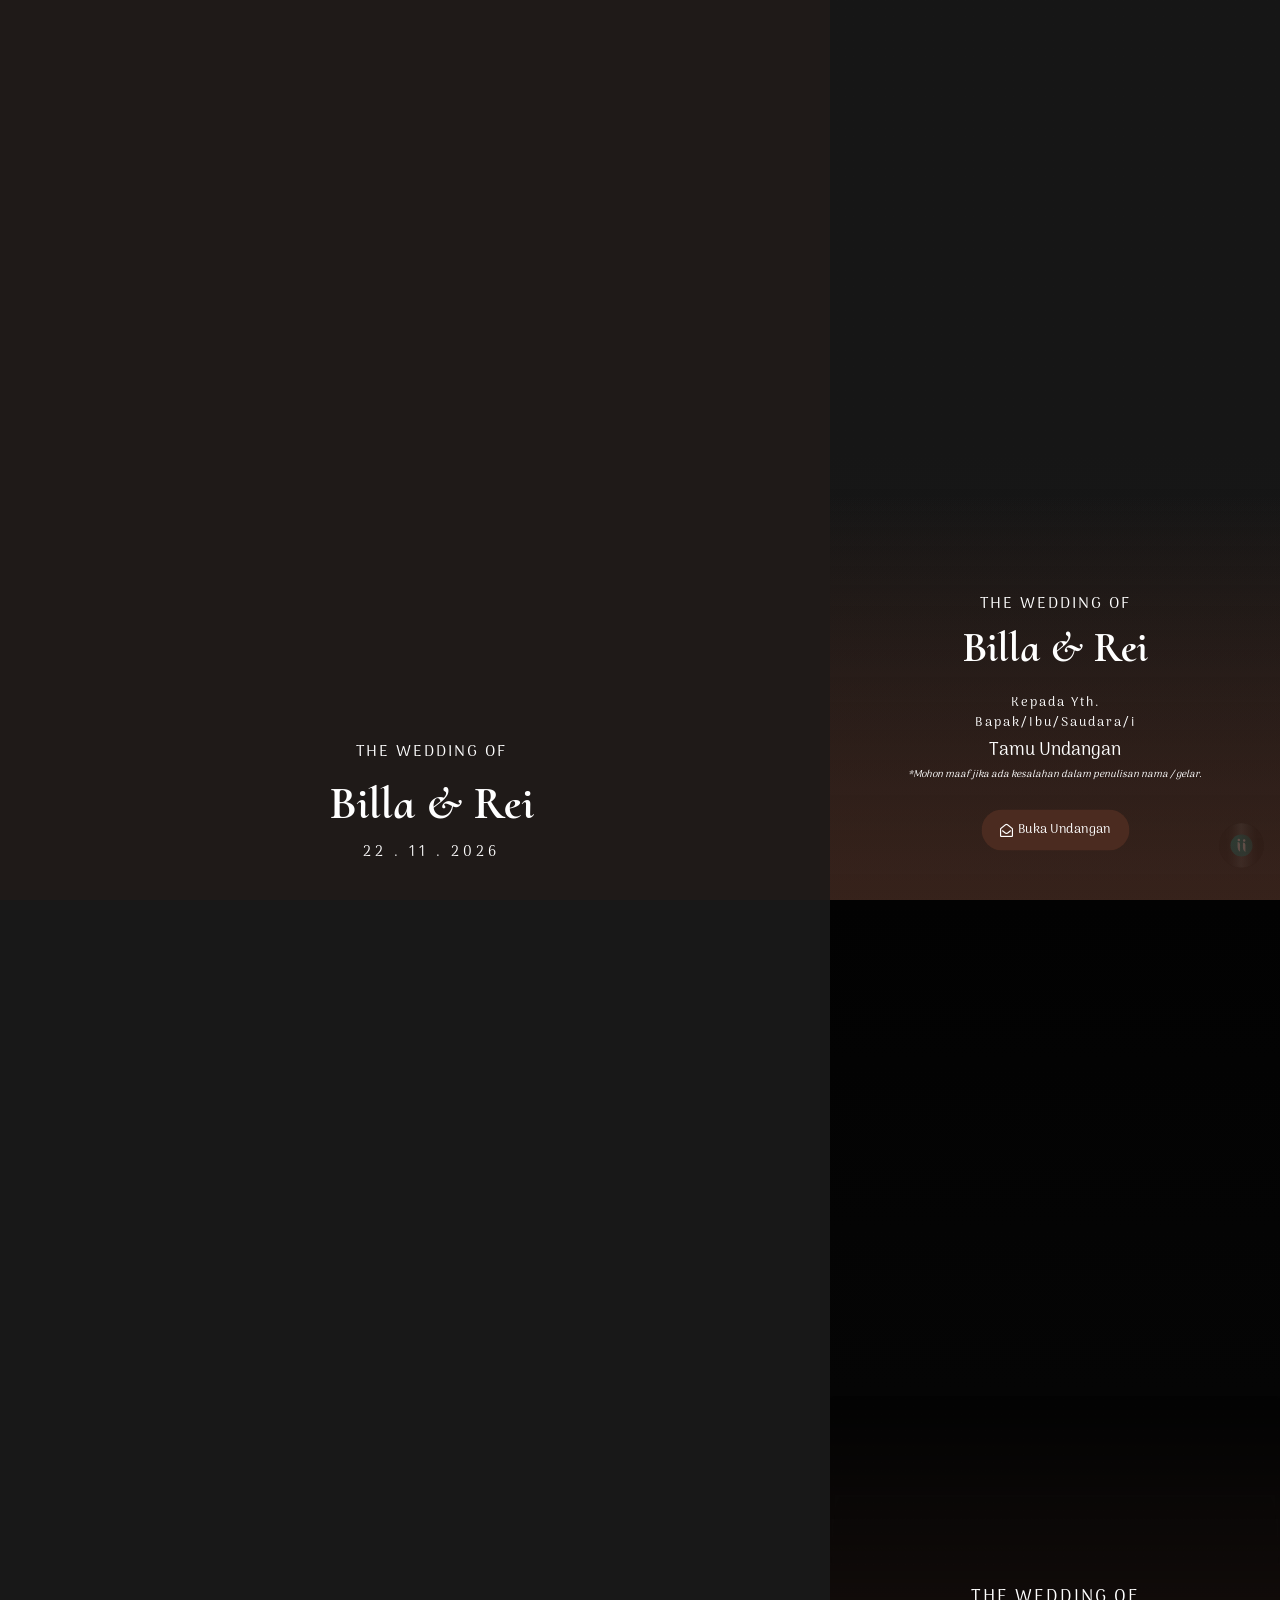
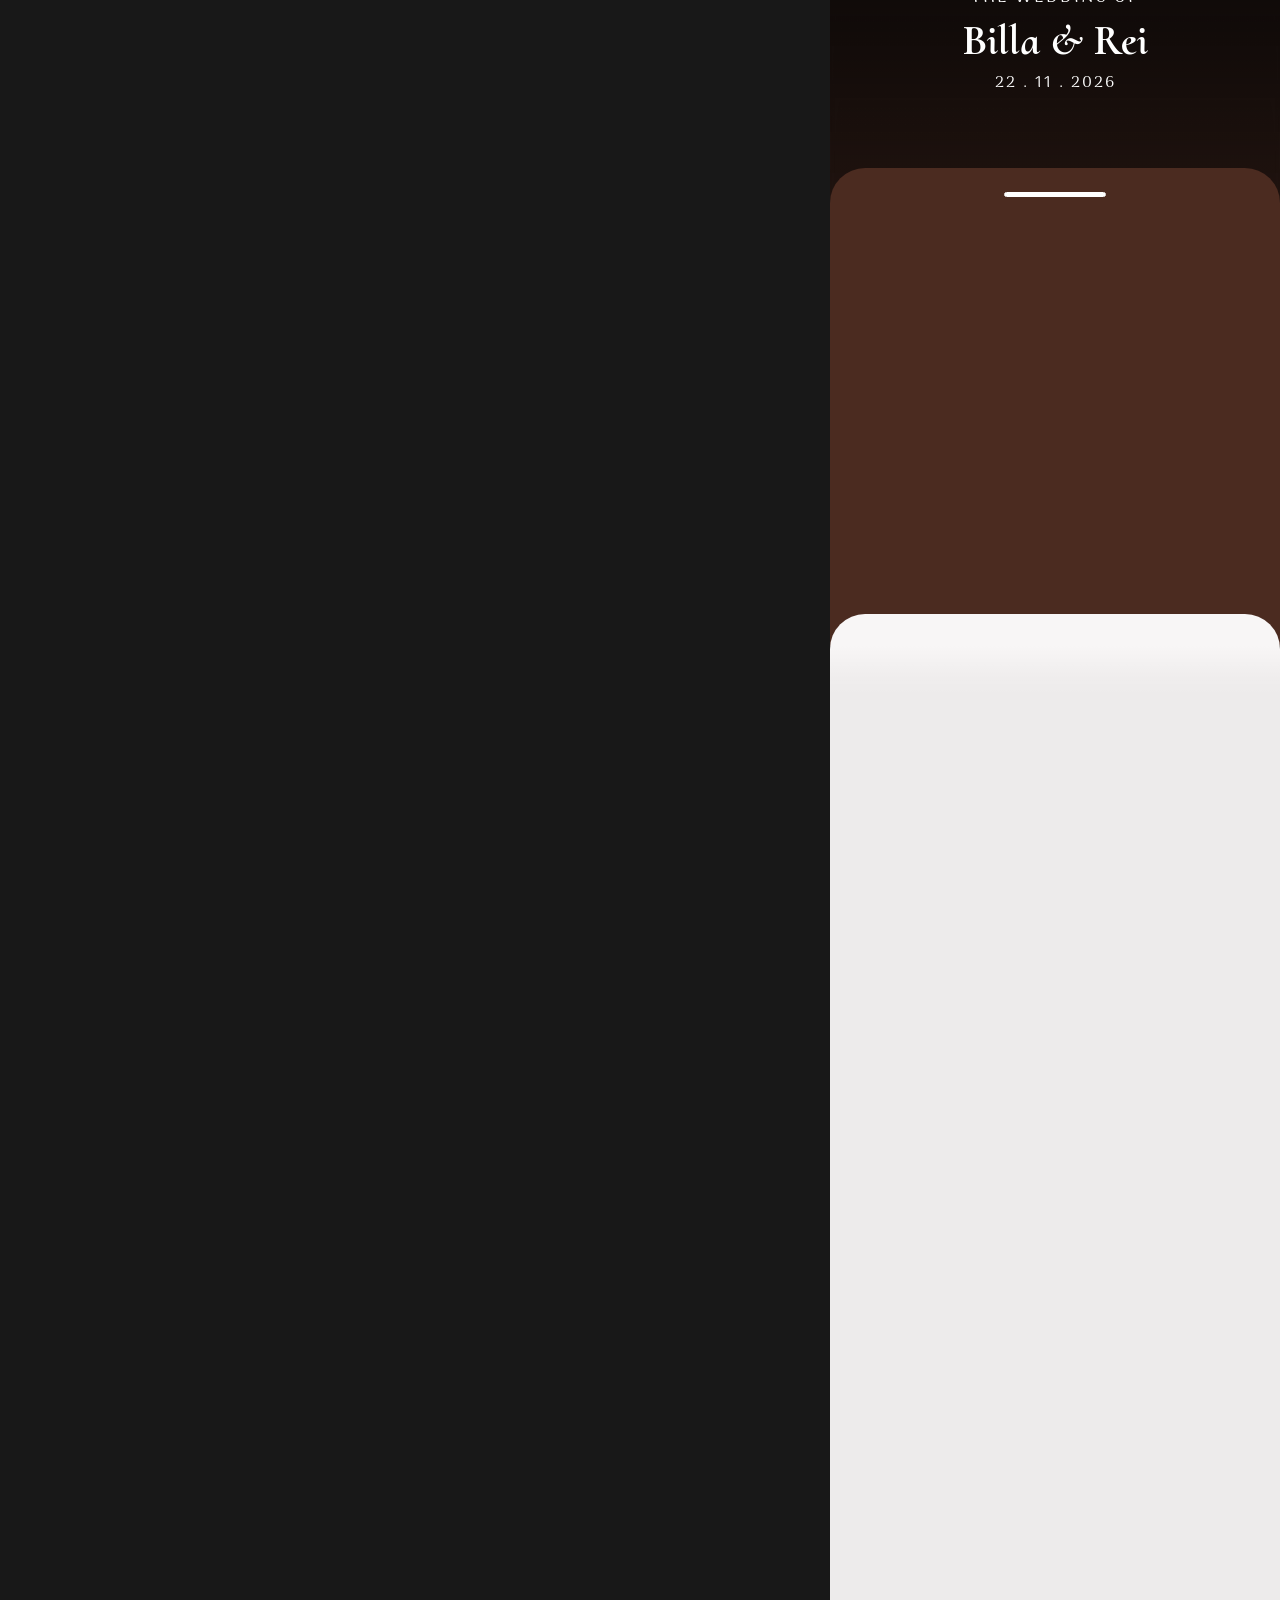
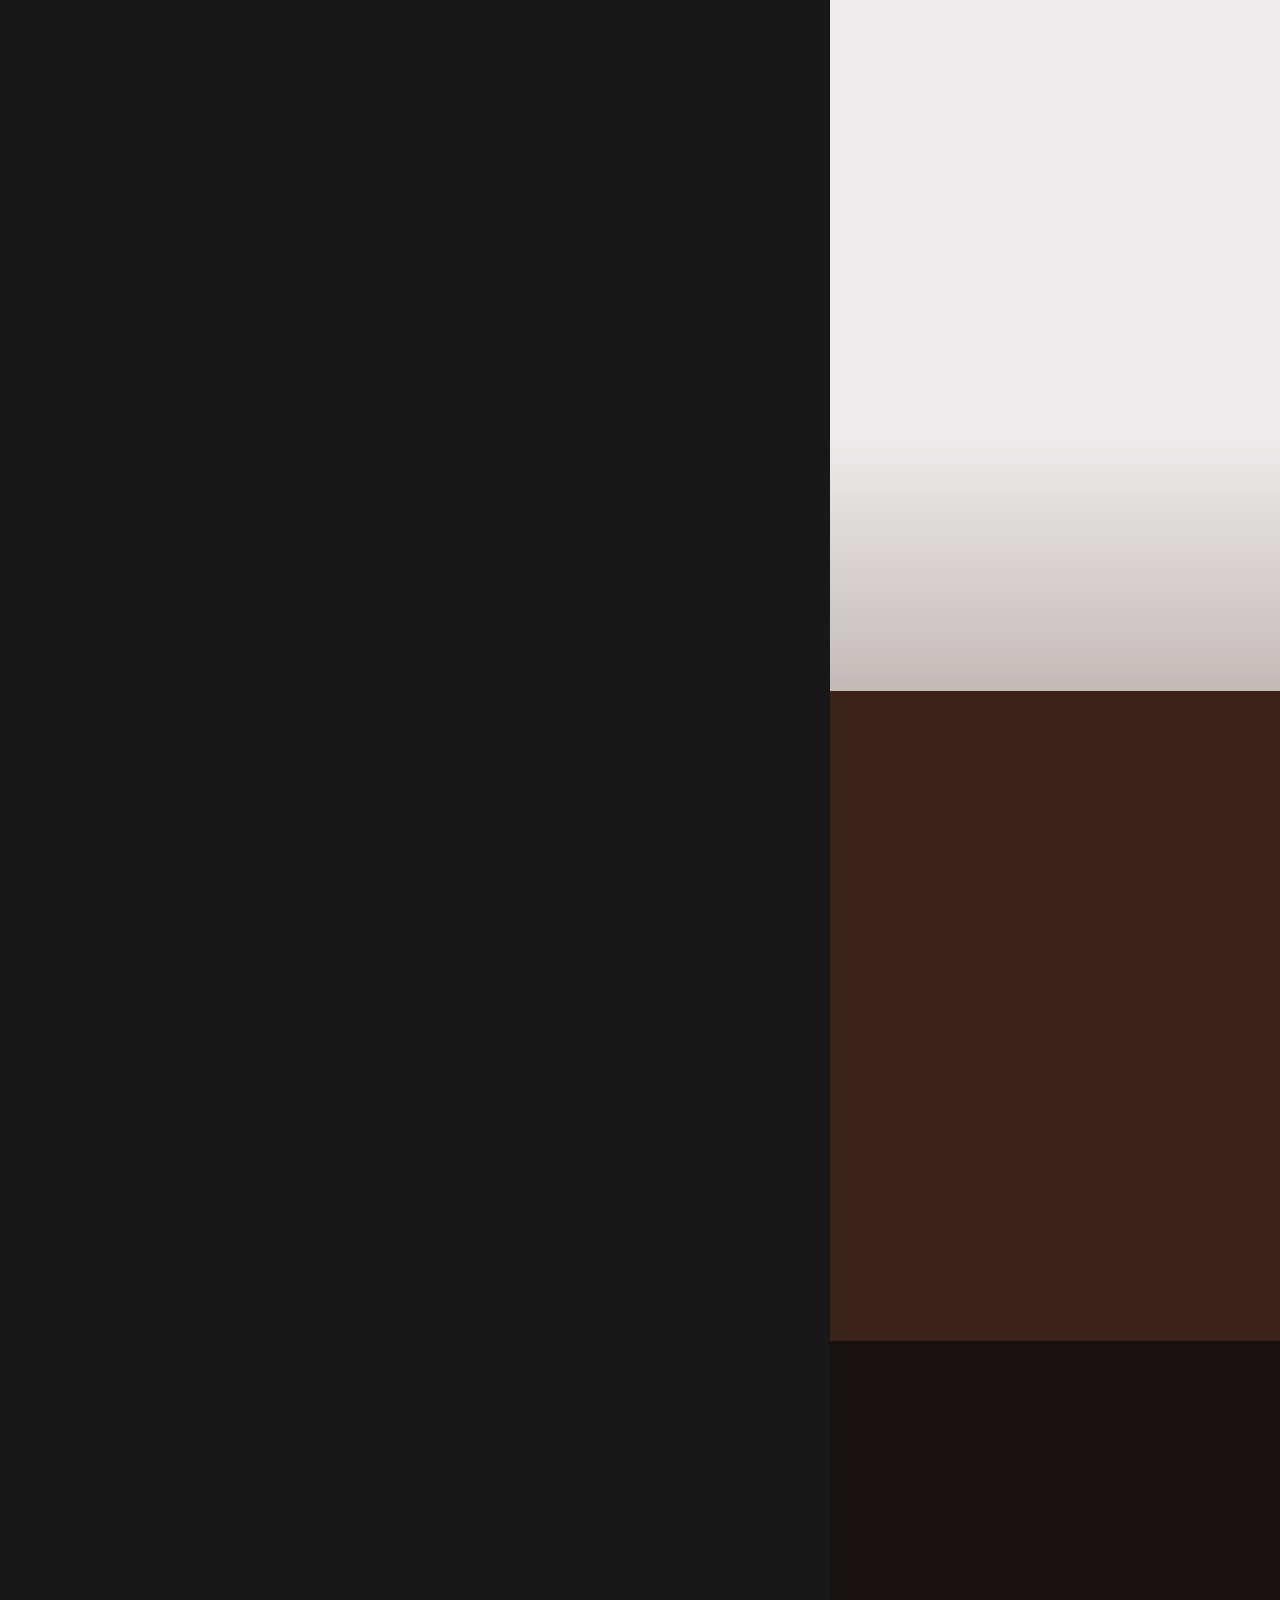
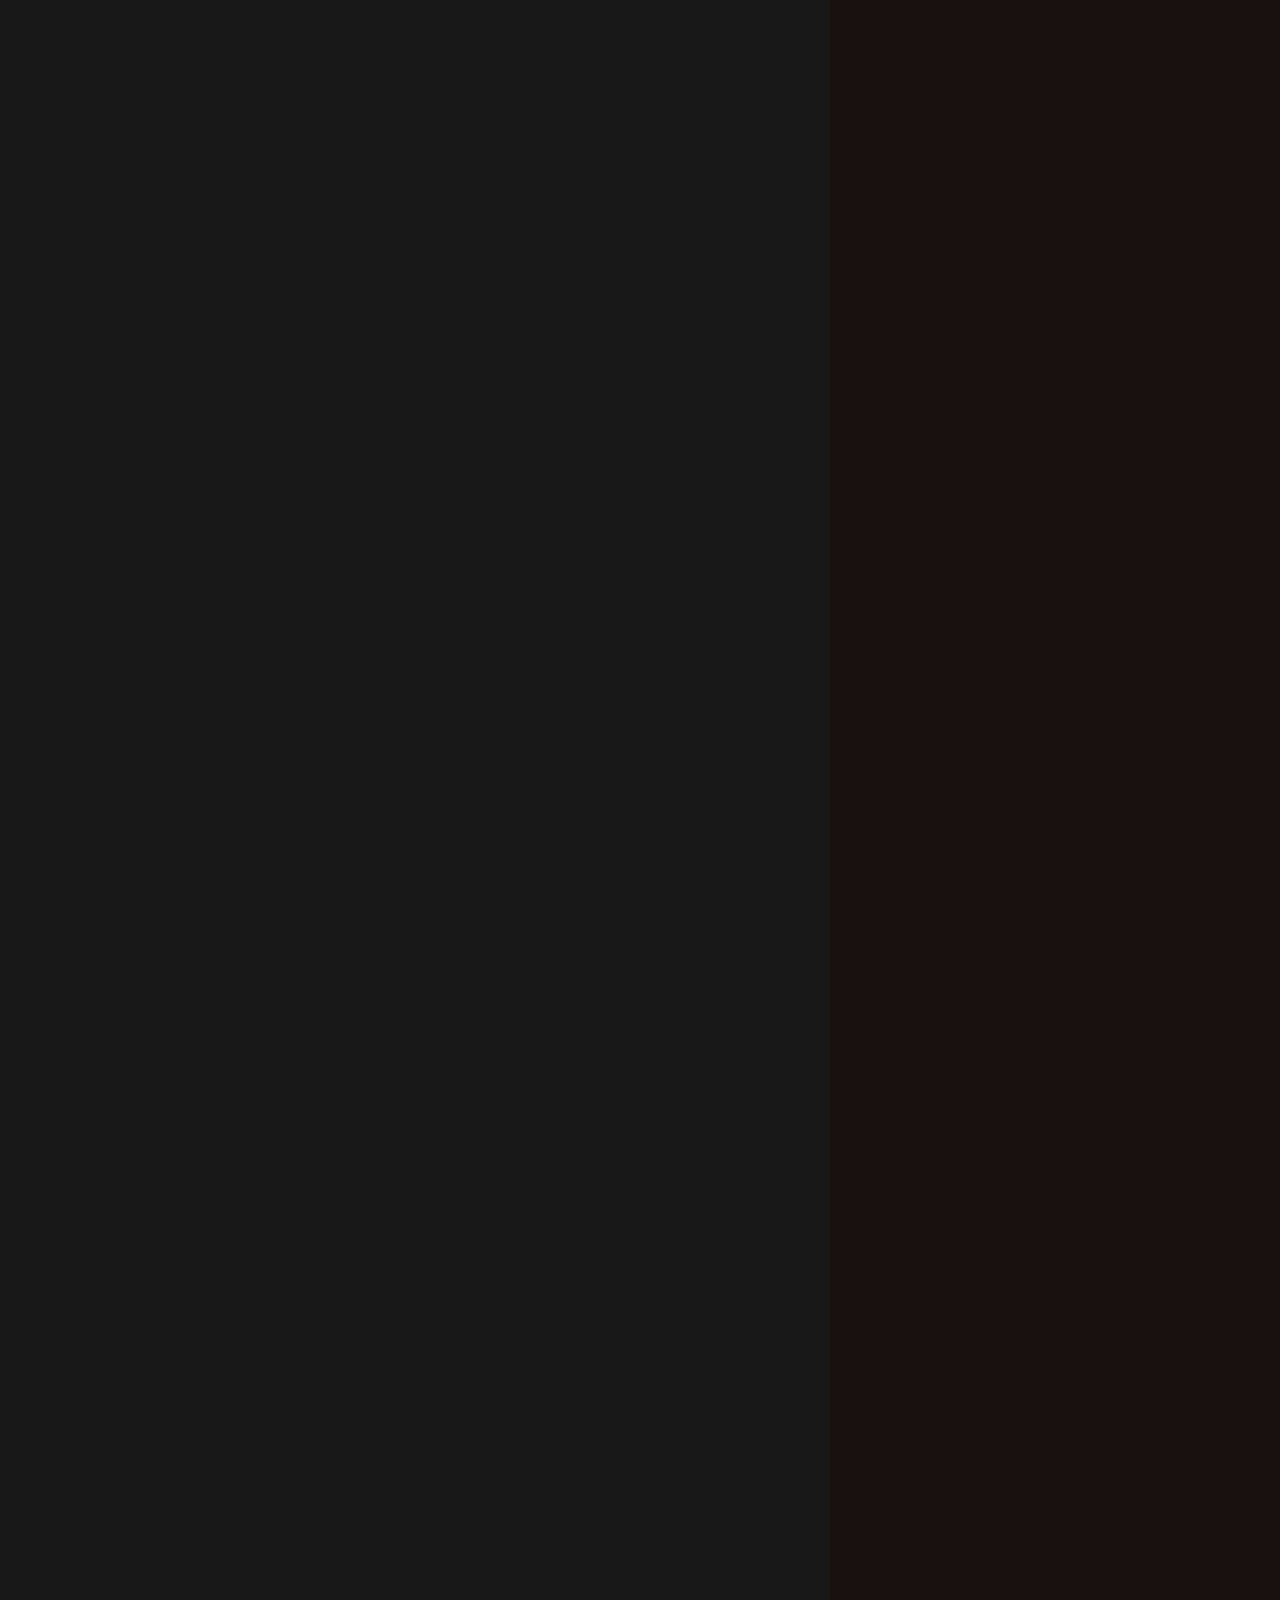
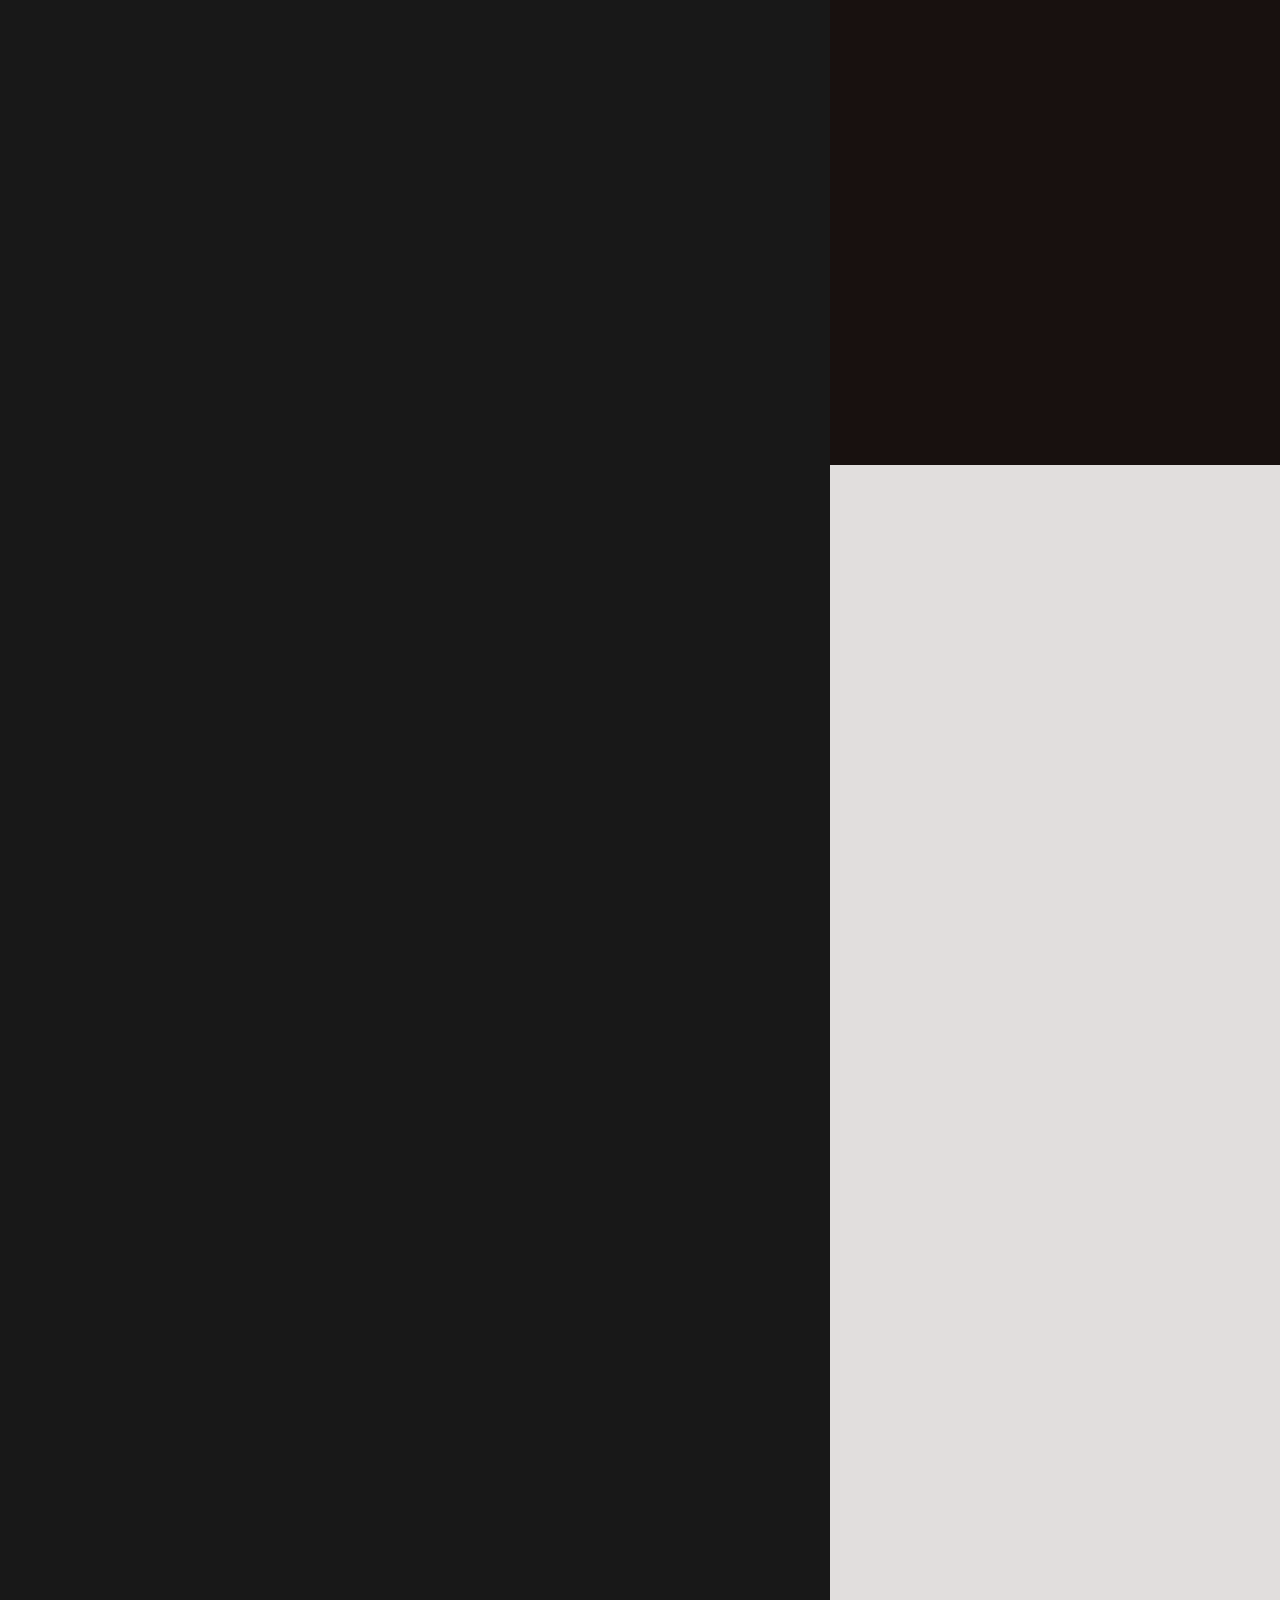
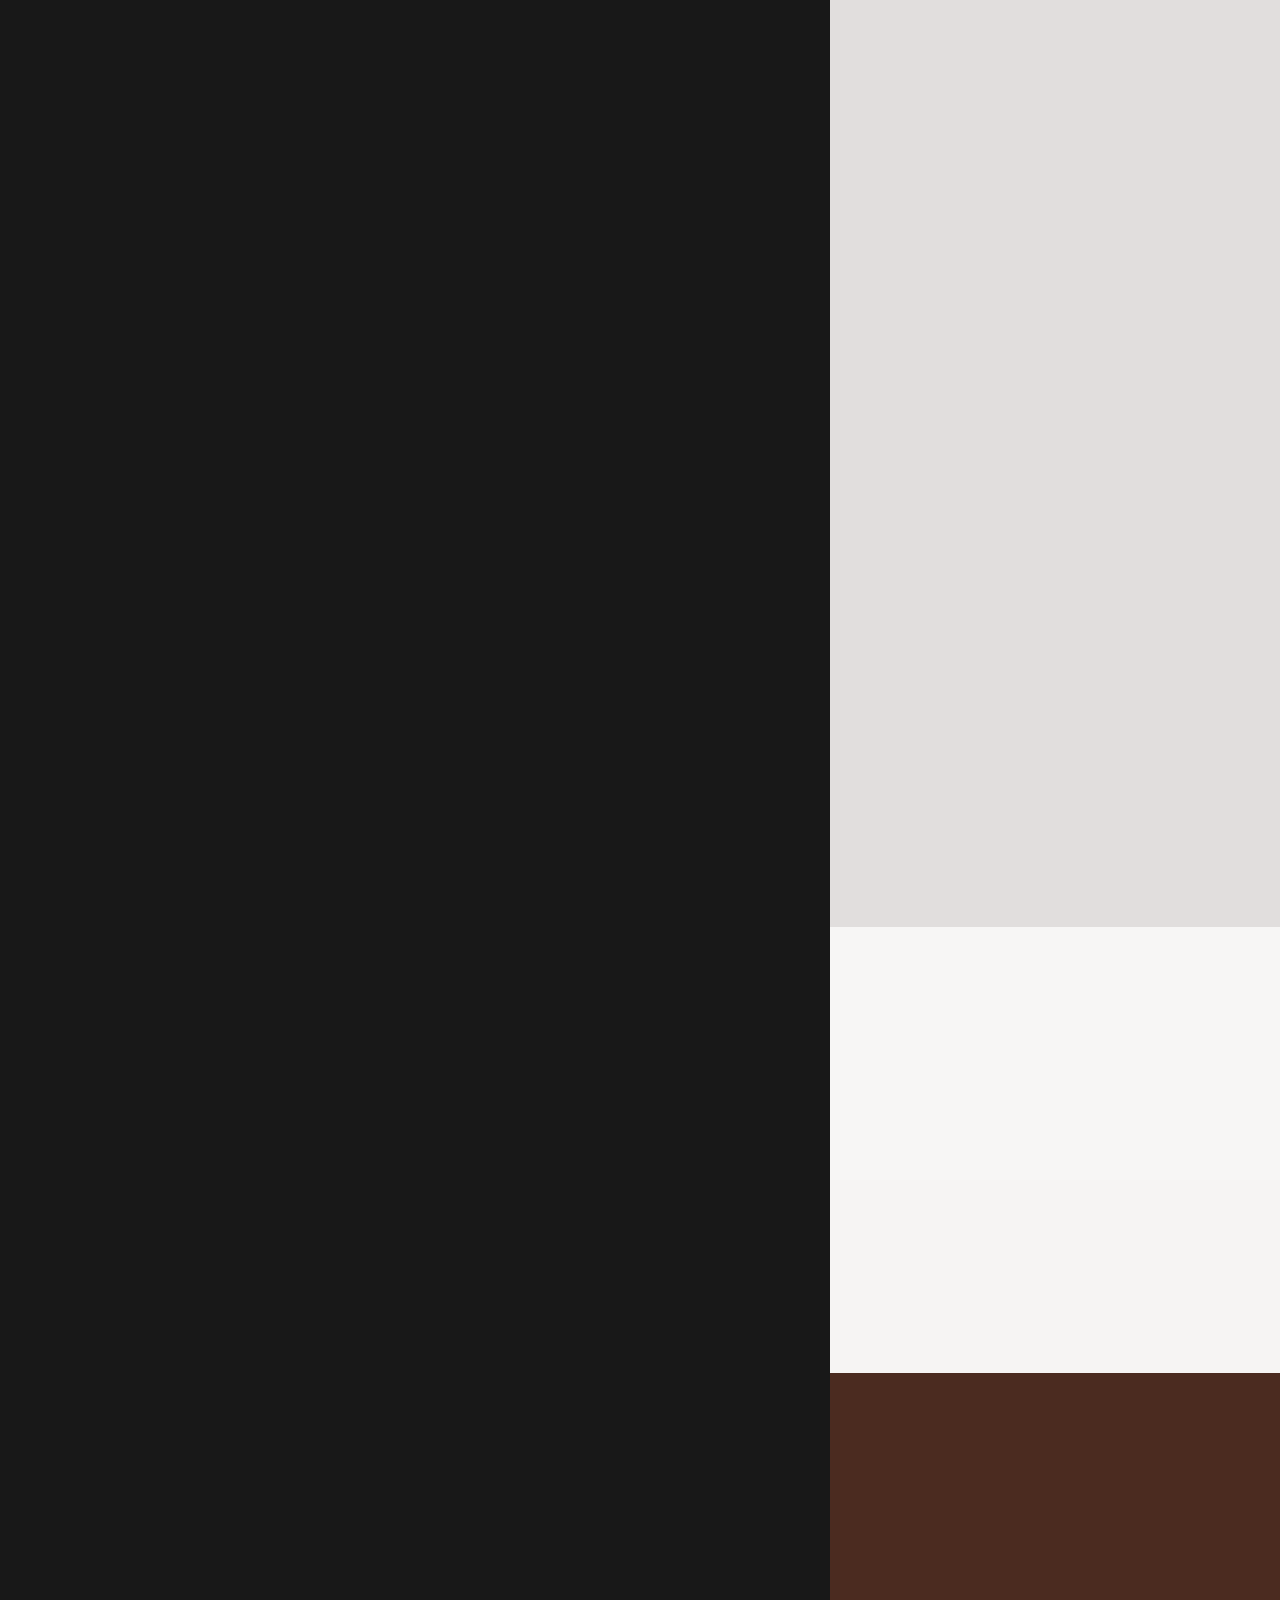
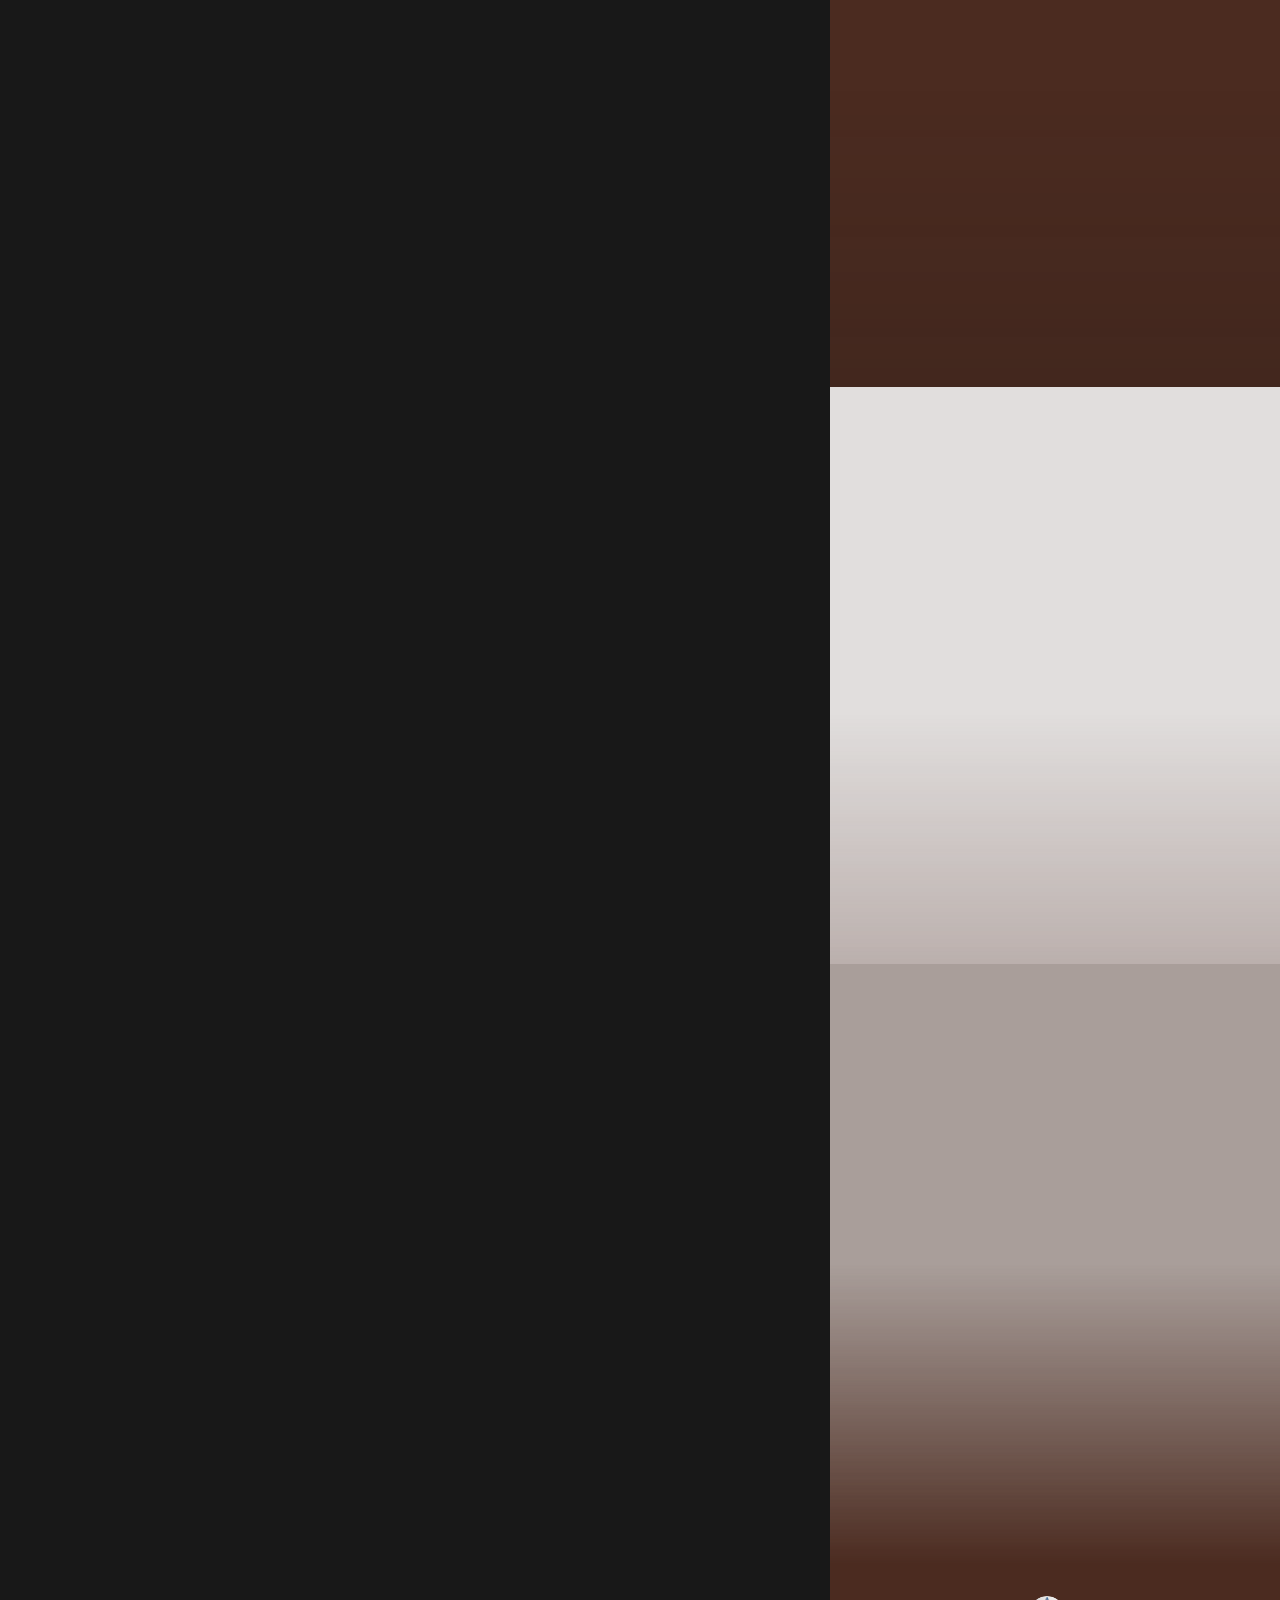
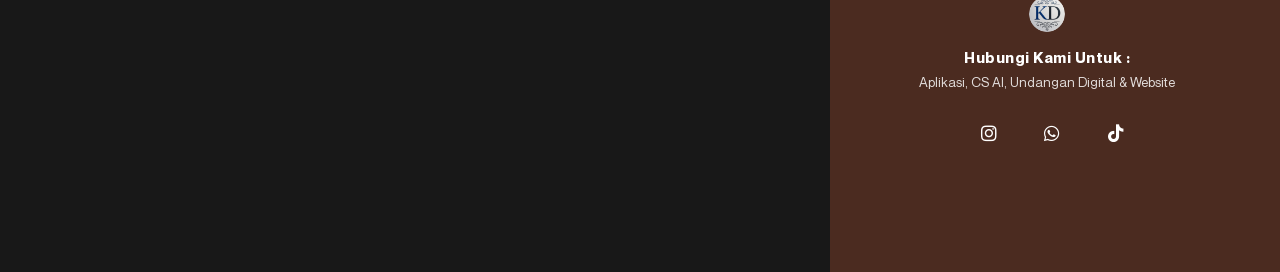
==== index.html @ 2202da1f "Initial commit: The Wedding of Billa & Rei website" ====
﻿<!DOCTYPE html>
<html lang="id" prefix="og: https://ogp.me/ns#">
<head>
	<meta charset="UTF-8">
		
<!-- Optimasi Mesin Pencari oleh Rank Math - https://rankmath.com/ -->
<title>Billa ❤ Rei</title>
<meta name="description" content="Hadiri acara pernikahan Billa & Rei. Pada hari Minggu, 22 November 2026">
<meta name="robots" content="follow, noindex">
<meta property="og:locale" content="id_ID">
<meta property="og:type" content="article">
<meta property="og:title" content="Billa ❤ Rei">
<meta property="og:description" content="Hadiri acara pernikahan Billa & Rei. Pada hari Minggu, 22 November 2026">
<meta property="og:url" content="https://invitimo2.my.id/l04/">
<meta property="og:site_name" content="Invisimple ID - Undangan Website">
<meta property="article:section" content="Pernikahan">
<meta property="og:updated_time" content="2025-12-07T00:37:35+07:00">
<meta property="og:image" content="https://the.invisimple.id/wp-content/uploads/2025/02/thumbnail-luxury-04-1.jpg">
<meta property="og:image:secure_url" content="https://the.invisimple.id/wp-content/uploads/2025/02/thumbnail-luxury-04-1.jpg">
<meta property="og:image:width" content="1500">
<meta property="og:image:height" content="1500">
<meta property="og:image:alt" content="Billa ❤ Rei">
<meta property="og:image:type" content="image/jpeg">
<meta property="article:published_time" content="2025-02-08T16:03:18+07:00">
<meta property="article:modified_time" content="2025-12-07T00:37:35+07:00">
<meta name="twitter:card" content="summary_large_image">
<meta name="twitter:title" content="Billa ❤ Rei">
<meta name="twitter:description" content="Hadiri acara pernikahan Billa & Rei. Pada hari Minggu, 22 November 2026">
<meta name="twitter:image" content="https://the.invisimple.id/wp-content/uploads/2025/02/thumbnail-luxury-04-1.jpg">
<meta name="twitter:label1" content="Ditulis oleh">
<meta name="twitter:data1" content="1nv1s1mpl3">
<meta name="twitter:label2" content="Waktunya membaca">
<meta name="twitter:data2" content="Kurang dari semenit">
<script type="application/ld+json" class="rank-math-schema">{"@context":"https://schema.org","@graph":[{"@type":["Person","Organization"],"@id":"https://invitimo2.my.id/#person","name":"Invisimple ID - Undangan Website","logo":{"@type":"ImageObject","@id":"https://invitimo2.my.id/#logo","url":"https://the.invisimple.id/wp-content/uploads/2024/05/icon-invitaja-150x150.png","contentUrl":"https://the.invisimple.id/wp-content/uploads/2024/05/icon-invitaja-150x150.png","caption":"Invisimple ID - Undangan Website","inLanguage":"id"},"image":{"@type":"ImageObject","@id":"https://invitimo2.my.id/#logo","url":"https://the.invisimple.id/wp-content/uploads/2024/05/icon-invitaja-150x150.png","contentUrl":"https://the.invisimple.id/wp-content/uploads/2024/05/icon-invitaja-150x150.png","caption":"Invisimple ID - Undangan Website","inLanguage":"id"}},{"@type":"WebSite","@id":"https://invitimo2.my.id/#website","url":"https://invitimo2.my.id","name":"Invisimple ID - Undangan Website","publisher":{"@id":"https://invitimo2.my.id/#person"},"inLanguage":"id"},{"@type":"ImageObject","@id":"https://the.invisimple.id/wp-content/uploads/2025/02/thumbnail-luxury-04-1.jpg","url":"https://the.invisimple.id/wp-content/uploads/2025/02/thumbnail-luxury-04-1.jpg","width":"1500","height":"1500","inLanguage":"id"},{"@type":"WebPage","@id":"https://invitimo2.my.id/l04/#webpage","url":"https://invitimo2.my.id/l04/","name":"Billa ❤ Rei","datePublished":"2025-02-08T16:03:18+07:00","dateModified":"2025-12-07T00:37:35+07:00","isPartOf":{"@id":"https://invitimo2.my.id/#website"},"primaryImageOfPage":{"@id":"https://the.invisimple.id/wp-content/uploads/2025/02/thumbnail-luxury-04-1.jpg"},"inLanguage":"id"},{"@type":"Person","@id":"https://invitimo2.my.id/author/1nv1t4j4/","name":"1nv1s1mpl3","url":"https://invitimo2.my.id/author/1nv1t4j4/","image":{"@type":"ImageObject","@id":"https://secure.gravatar.com/avatar/7261eb66b6b7f72535ce5fb6ec1b8146d1f240d1655f2af83056c2c59945e163?s=96&amp;d=mm&amp;r=g","url":"https://secure.gravatar.com/avatar/7261eb66b6b7f72535ce5fb6ec1b8146d1f240d1655f2af83056c2c59945e163?s=96&amp;d=mm&amp;r=g","caption":"1nv1s1mpl3","inLanguage":"id"},"sameAs":["http://invisimple.id"]},{"@type":"BlogPosting","headline":"Billa ❤ Rei","datePublished":"2025-02-08T16:03:18+07:00","dateModified":"2025-12-07T00:37:35+07:00","articleSection":"Pernikahan","author":{"@id":"https://invitimo2.my.id/author/1nv1t4j4/","name":"1nv1s1mpl3"},"publisher":{"@id":"https://invitimo2.my.id/#person"},"description":"Hadiri acara pernikahan Billa & Rei. Pada hari Minggu, 22 November 2026","name":"Billa ❤ Rei","@id":"https://invitimo2.my.id/l04/#richSnippet","isPartOf":{"@id":"https://invitimo2.my.id/l04/#webpage"},"image":{"@id":"https://the.invisimple.id/wp-content/uploads/2025/02/thumbnail-luxury-04-1.jpg"},"inLanguage":"id","mainEntityOfPage":{"@id":"https://invitimo2.my.id/l04/#webpage"}}]}</script>
<!-- /Plugin WordPress Rank Math SEO -->

<link rel='dns-prefetch' href='//the.invisimple.id'>
<link rel="alternate" title="oEmbed (JSON)" type="application/json+oembed" href="wp-json/oembed/1.0/embed?url=https%3A%2F%2Finvitimo2.my.id%2Fl04%2F">
<link rel="alternate" title="oEmbed (XML)" type="text/xml+oembed" href="wp-json/oembed/1.0/embed-1?url=https%3A%2F%2Finvitimo2.my.id%2Fl04%2F&#038;format=xml">
<style id="wp-img-auto-sizes-contain-inline-css">
img:is([sizes=auto i],[sizes^="auto," i]){contain-intrinsic-size:3000px 1500px}
/*# sourceURL=wp-img-auto-sizes-contain-inline-css */
</style>
<link rel='stylesheet' id='dce-animations-css' href='wp-content/plugins/dynamic-content-for-elementor-new-version/assets/css/animations.css?ver=3.4.0' media='all'>
 
<link rel='stylesheet' id='wdsfa-public-performance-guard-css' href='wp-content/plugins/wds-feature-addons/assets/css/public-performance-guard.css?ver=0.4.0-alpha.149' media='all'>
<style id="wp-emoji-styles-inline-css">

	img.wp-smiley, img.emoji {
		display: inline !important;
		border: none !important;
		box-shadow: none !important;
		height: 1em !important;
		width: 1em !important;
		margin: 0 0.07em !important;
		vertical-align: -0.1em !important;
		background: none !important;
		padding: 0 !important;
	}
/*# sourceURL=wp-emoji-styles-inline-css */
</style>
<style id="wp-block-library-inline-css">
/**
 * Colors
 */
/**
 * Typography
 */
/**
 * SCSS Variables.
 *
 * Please use variables from this sheet to ensure consistency across the UI.
 * Don't add to this sheet unless you're pretty sure the value will be reused in many places.
 * For example, don't add rules to this sheet that affect block visuals. It's purely for UI.
 */
/**
 * Fonts & basic variables.
 */
/**
 * Typography
 */
/**
 * Grid System.
 * https://make.wordpress.org/design/2019/10/31/proposal-a-consistent-spacing-system-for-wordpress/
 */
/**
 * Radius scale.
 */
/**
 * Elevation scale.
 */
/**
 * Dimensions.
 */
/**
 * Mobile specific styles
 */
/**
 * Editor styles.
 */
/**
 * Block & Editor UI.
 */
/**
 * Block paddings.
 */
/**
 * React Native specific.
 * These variables do not appear to be used anywhere else.
 */
/**
 * Breakpoints & Media Queries
 */
/**
*  Converts a hex value into the rgb equivalent.
*
* @param {string} hex - the hexadecimal value to convert
* @return {string} comma separated rgb values
*/
/**
 * Long content fade mixin
 *
 * Creates a fading overlay to signify that the content is longer
 * than the space allows.
 */
/**
 * Breakpoint mixins
 */
/**
 * Focus styles.
 */
/**
 * Standard focus rings for the WordPress Design System.
 *
 * Apply `outset-ring__focus` inside the relevant pseudo-class at the call site,
 * e.g. `&:focus { @include outset-ring__focus(); }`.
 */
/**
 * Applies editor left position to the selector passed as argument
 */
/**
 * Styles that are reused verbatim in a few places
 */
/**
 * Allows users to opt-out of animations via OS-level preferences.
 */
/**
 * Reset default styles for JavaScript UI based pages.
 * This is a WP-admin agnostic reset
 */
/**
 * Reset the WP Admin page styles for Gutenberg-like pages.
 */
/**
 * Creates a checkerboard pattern background to indicate transparency.
 * @param {String} $size - The size of the squares in the checkerboard pattern. Default is 12px.
 */
:root {
  --wp-block-synced-color: #7a00df;
  --wp-block-synced-color--rgb: 122, 0, 223;
  --wp-bound-block-color: var(--wp-block-synced-color);
  --wp-editor-canvas-background: #ddd;
  --wp-admin-theme-color: #007cba;
  --wp-admin-theme-color--rgb: 0, 124, 186;
  --wp-admin-theme-color-darker-10: rgb(0, 107, 160.5);
  --wp-admin-theme-color-darker-10--rgb: 0, 107, 160.5;
  --wp-admin-theme-color-darker-20: #005a87;
  --wp-admin-theme-color-darker-20--rgb: 0, 90, 135;
  --wp-admin-border-width-focus: 2px;
}
@media (min-resolution: 192dpi) {
  :root {
    --wp-admin-border-width-focus: 1.5px;
  }
}

/**
 * Element styles.
 */
.wp-element-button {
  cursor: pointer;
}

:root .has-very-light-gray-background-color {
  background-color: #eee;
}
:root .has-very-dark-gray-background-color {
  background-color: #313131;
}
:root .has-very-light-gray-color {
  color: #eee;
}
:root .has-very-dark-gray-color {
  color: #313131;
}
:root {
  /* stylelint-disable @stylistic/function-comma-space-after -- We can not use spacing because of WP multi site kses rule. */
}
:root .has-vivid-green-cyan-to-vivid-cyan-blue-gradient-background {
  background: linear-gradient(135deg, rgb(0, 208, 132) 0%, rgb(6, 147, 227) 100%);
}
:root .has-purple-crush-gradient-background {
  background: linear-gradient(135deg, rgb(52, 226, 228) 0%, rgb(71, 33, 251) 50%, rgb(171, 29, 254) 100%);
}
:root .has-hazy-dawn-gradient-background {
  background: linear-gradient(135deg, rgb(250, 172, 168) 0%, rgb(218, 208, 236) 100%);
}
:root .has-subdued-olive-gradient-background {
  background: linear-gradient(135deg, rgb(250, 250, 225) 0%, rgb(103, 166, 113) 100%);
}
:root .has-atomic-cream-gradient-background {
  background: linear-gradient(135deg, rgb(253, 215, 154) 0%, rgb(0, 74, 89) 100%);
}
:root .has-nightshade-gradient-background {
  background: linear-gradient(135deg, rgb(51, 9, 104) 0%, rgb(49, 205, 207) 100%);
}
:root .has-midnight-gradient-background {
  background: linear-gradient(135deg, rgb(2, 3, 129) 0%, rgb(40, 116, 252) 100%);
}
:root {
  /* stylelint-enable @stylistic/function-comma-space-after */
  --wp--preset--font-size--normal: 16px;
  --wp--preset--font-size--huge: 42px;
}

.has-regular-font-size {
  font-size: 1em;
}

.has-larger-font-size {
  font-size: 2.625em;
}

.has-normal-font-size {
  font-size: var(--wp--preset--font-size--normal);
}

.has-huge-font-size {
  font-size: var(--wp--preset--font-size--huge);
}

:root .has-text-align-center {
  text-align: center;
}

:root .has-text-align-left {
  /*rtl:ignore*/
  text-align: left;
}

:root .has-text-align-right {
  /*rtl:ignore*/
  text-align: right;
}

.has-fit-text {
  white-space: nowrap !important;
}

#end-resizable-editor-section {
  display: none;
}

.aligncenter {
  clear: both;
}

.items-justified-left {
  justify-content: flex-start;
}

.items-justified-center {
  justify-content: center;
}

.items-justified-right {
  justify-content: flex-end;
}

.items-justified-space-between {
  justify-content: space-between;
}

.screen-reader-text {
  border: 0;
  clip-path: inset(50%);
  height: 1px;
  margin: -1px;
  overflow: hidden;
  padding: 0;
  position: absolute;
  width: 1px;
  word-wrap: normal !important;
  word-break: normal !important;
}

.screen-reader-text:focus {
  background-color: #ddd;
  clip-path: none;
  color: #444;
  display: block;
  font-size: 1em;
  height: auto;
  left: 5px;
  line-height: normal;
  padding: 15px 23px 14px;
  text-decoration: none;
  top: 5px;
  width: auto;
  z-index: 100000;
}

/**
 * The following provide a simple means of applying a default border style when
 * a user first makes a selection in the border block support panel.
 * This prevents issues such as where the user could set a border width
 * and see no border due there being no border style set.
 *
 * This is intended to be removed once intelligent defaults can be set while
 * making border selections via the block support.
 *
 * See: https://github.com/WordPress/gutenberg/pull/33743
 */
html :where(.has-border-color) {
  border-style: solid;
}

html :where([style^=border-color],
[style*=";border-color"],
[style*="; border-color"]) {
  border-style: solid;
}

html :where([style^=border-top-color],
[style*=";border-top-color"],
[style*="; border-top-color"]) {
  border-top-style: solid;
}

html :where([style^=border-right-color],
[style*=";border-right-color"],
[style*="; border-right-color"]) {
  /*rtl:ignore*/
  border-right-style: solid;
}

html :where([style^=border-bottom-color],
[style*=";border-bottom-color"],
[style*="; border-bottom-color"]) {
  border-bottom-style: solid;
}

html :where([style^=border-left-color],
[style*=";border-left-color"],
[style*="; border-left-color"]) {
  /*rtl:ignore*/
  border-left-style: solid;
}

html :where([style^=border-width],
[style*=";border-width"],
[style*="; border-width"]) {
  border-style: solid;
}

html :where([style^=border-top-width],
[style*=";border-top-width"],
[style*="; border-top-width"]) {
  border-top-style: solid;
}

html :where([style^=border-right-width],
[style*=";border-right-width"],
[style*="; border-right-width"]) {
  /*rtl:ignore*/
  border-right-style: solid;
}

html :where([style^=border-bottom-width],
[style*=";border-bottom-width"],
[style*="; border-bottom-width"]) {
  border-bottom-style: solid;
}

html :where([style^=border-left-width],
[style*=";border-left-width"],
[style*="; border-left-width"]) {
  /*rtl:ignore*/
  border-left-style: solid;
}

/**
 * Provide baseline responsiveness for images.
 */
html :where(img[class*=wp-image-]) {
  height: auto;
  max-width: 100%;
}

/**
 * Reset user agent styles for figure element margins.
 */
:where(figure) {
  margin: 0 0 1em 0;
}

html :where(.is-position-sticky) {
  --wp-admin--admin-bar--position-offset: var(--wp-admin--admin-bar--height, 0px);
}

@media screen and (max-width: 600px) {
  html :where(.is-position-sticky) {
    --wp-admin--admin-bar--position-offset: 0px;
  }
}
/*# sourceURL=/wp-includes/css/dist/block-library/common.css */
</style>
<style id="classic-theme-styles-inline-css">
/**
 * These rules are needed for backwards compatibility.
 * They should match the button element rules in the base theme.json file.
 */
.wp-block-button__link {
	color: #ffffff;
	background-color: #32373c;
	border-radius: 9999px; /* 100% causes an oval, but any explicit but really high value retains the pill shape. */

	/* This needs a low specificity so it won't override the rules from the button element if defined in theme.json. */
	box-shadow: none;
	text-decoration: none;

	/* The extra 2px are added to size solids the same as the outline versions.*/
	padding: calc(0.667em + 2px) calc(1.333em + 2px);

	font-size: 1.125em;
}

.wp-block-file__button {
	background: #32373c;
	color: #ffffff;
	text-decoration: none;
}

/*# sourceURL=/wp-includes/css/classic-themes.css */
</style>
<style id="wp-block-styles-placeholder-inline-css">
:root { --wp-internal-comment: "Placeholder for wp_hoist_late_printed_styles() to replace with the block styles printed at wp_footer." }
/*# sourceURL=wp-block-styles-placeholder-inline-css */
</style>
<link rel='stylesheet' id='dashicons-css' href='wp-includes/css/dashicons.css?ver=7.1.3' media='all'>
<link rel='stylesheet' id='jet-engine-frontend-css' href='wp-content/plugins/jet-engine/assets/css/frontend.css?ver=3.9.0' media='all'>
<style id="wp-global-styles-placeholder-inline-css">
:root { --wp-internal-comment: "Placeholder for wp_hoist_late_printed_styles() to replace with the global-styles printed at wp_footer." }
/*# sourceURL=wp-global-styles-placeholder-inline-css */
</style>
<link rel='stylesheet' id='uaf_client_css-css' href='wp-content/uploads/useanyfont/uaf.css?ver=1786431129' media='all'>
<link rel='stylesheet' id='wpb-lib-frontend-css' href='wp-content/plugins/wpbits-addons-for-elementor/assets/css/frontend.min.css?ver=1.8.1' media='all'>
<link rel='stylesheet' id='wds-elementor-css' href='wp-content/plugins/weddingsaas-pro/assets/css/wds-elementor.css?ver=2.10.2.1' media='all'>
<link rel='stylesheet' id='saic_style-css' href='wp-content/plugins/weddingsaas-pro/assets/plugins/custom/commentpress/saic_style.css?ver=2.10.2.1' media='screen'>
<link rel='stylesheet' id='dce-style-css' href='wp-content/plugins/dynamic-content-for-elementor-new-version/assets/css/style.css?ver=3.4.0' media='all'>
<link rel='stylesheet' id='dce-dynamic-visibility-css' href='wp-content/plugins/dynamic-content-for-elementor-new-version/assets/css/dynamic-visibility.css?ver=3.4.0' media='all'>
<link rel='stylesheet' id='dce-tooltip-css' href='wp-content/plugins/dynamic-content-for-elementor-new-version/assets/css/tooltip.css?ver=3.4.0' media='all'>
<link rel='stylesheet' id='wds-reset-css' href='wp-content/themes/weddingsaas-wp/assets/css/reset.css?ver=2.0.11' media='all'>
<link rel='stylesheet' id='e-animation-fadeInDown-css' href='wp-content/plugins/elementor/assets/lib/animations/styles/fadeInDown.css?ver=4.2.4' media='all'>
<link rel='stylesheet' id='elementor-frontend-css' href='wp-content/plugins/elementor/assets/css/frontend.css?ver=4.2.4' media='all'>
<style id="elementor-frontend-inline-css">
@-webkit-keyframes ha_fadeIn{0%{opacity:0}to{opacity:1}}@keyframes ha_fadeIn{0%{opacity:0}to{opacity:1}}@-webkit-keyframes ha_zoomIn{0%{opacity:0;-webkit-transform:scale3d(.3,.3,.3);transform:scale3d(.3,.3,.3)}50%{opacity:1}}@keyframes ha_zoomIn{0%{opacity:0;-webkit-transform:scale3d(.3,.3,.3);transform:scale3d(.3,.3,.3)}50%{opacity:1}}@-webkit-keyframes ha_rollIn{0%{opacity:0;-webkit-transform:translate3d(-100%,0,0) rotate3d(0,0,1,-120deg);transform:translate3d(-100%,0,0) rotate3d(0,0,1,-120deg)}to{opacity:1}}@keyframes ha_rollIn{0%{opacity:0;-webkit-transform:translate3d(-100%,0,0) rotate3d(0,0,1,-120deg);transform:translate3d(-100%,0,0) rotate3d(0,0,1,-120deg)}to{opacity:1}}@-webkit-keyframes ha_bounce{0%,20%,53%,to{-webkit-animation-timing-function:cubic-bezier(.215,.61,.355,1);animation-timing-function:cubic-bezier(.215,.61,.355,1)}40%,43%{-webkit-transform:translate3d(0,-30px,0) scaleY(1.1);transform:translate3d(0,-30px,0) scaleY(1.1);-webkit-animation-timing-function:cubic-bezier(.755,.05,.855,.06);animation-timing-function:cubic-bezier(.755,.05,.855,.06)}70%{-webkit-transform:translate3d(0,-15px,0) scaleY(1.05);transform:translate3d(0,-15px,0) scaleY(1.05);-webkit-animation-timing-function:cubic-bezier(.755,.05,.855,.06);animation-timing-function:cubic-bezier(.755,.05,.855,.06)}80%{-webkit-transition-timing-function:cubic-bezier(.215,.61,.355,1);transition-timing-function:cubic-bezier(.215,.61,.355,1);-webkit-transform:translate3d(0,0,0) scaleY(.95);transform:translate3d(0,0,0) scaleY(.95)}90%{-webkit-transform:translate3d(0,-4px,0) scaleY(1.02);transform:translate3d(0,-4px,0) scaleY(1.02)}}@keyframes ha_bounce{0%,20%,53%,to{-webkit-animation-timing-function:cubic-bezier(.215,.61,.355,1);animation-timing-function:cubic-bezier(.215,.61,.355,1)}40%,43%{-webkit-transform:translate3d(0,-30px,0) scaleY(1.1);transform:translate3d(0,-30px,0) scaleY(1.1);-webkit-animation-timing-function:cubic-bezier(.755,.05,.855,.06);animation-timing-function:cubic-bezier(.755,.05,.855,.06)}70%{-webkit-transform:translate3d(0,-15px,0) scaleY(1.05);transform:translate3d(0,-15px,0) scaleY(1.05);-webkit-animation-timing-function:cubic-bezier(.755,.05,.855,.06);animation-timing-function:cubic-bezier(.755,.05,.855,.06)}80%{-webkit-transition-timing-function:cubic-bezier(.215,.61,.355,1);transition-timing-function:cubic-bezier(.215,.61,.355,1);-webkit-transform:translate3d(0,0,0) scaleY(.95);transform:translate3d(0,0,0) scaleY(.95)}90%{-webkit-transform:translate3d(0,-4px,0) scaleY(1.02);transform:translate3d(0,-4px,0) scaleY(1.02)}}@-webkit-keyframes ha_bounceIn{0%,20%,40%,60%,80%,to{-webkit-animation-timing-function:cubic-bezier(.215,.61,.355,1);animation-timing-function:cubic-bezier(.215,.61,.355,1)}0%{opacity:0;-webkit-transform:scale3d(.3,.3,.3);transform:scale3d(.3,.3,.3)}20%{-webkit-transform:scale3d(1.1,1.1,1.1);transform:scale3d(1.1,1.1,1.1)}40%{-webkit-transform:scale3d(.9,.9,.9);transform:scale3d(.9,.9,.9)}60%{opacity:1;-webkit-transform:scale3d(1.03,1.03,1.03);transform:scale3d(1.03,1.03,1.03)}80%{-webkit-transform:scale3d(.97,.97,.97);transform:scale3d(.97,.97,.97)}to{opacity:1}}@keyframes ha_bounceIn{0%,20%,40%,60%,80%,to{-webkit-animation-timing-function:cubic-bezier(.215,.61,.355,1);animation-timing-function:cubic-bezier(.215,.61,.355,1)}0%{opacity:0;-webkit-transform:scale3d(.3,.3,.3);transform:scale3d(.3,.3,.3)}20%{-webkit-transform:scale3d(1.1,1.1,1.1);transform:scale3d(1.1,1.1,1.1)}40%{-webkit-transform:scale3d(.9,.9,.9);transform:scale3d(.9,.9,.9)}60%{opacity:1;-webkit-transform:scale3d(1.03,1.03,1.03);transform:scale3d(1.03,1.03,1.03)}80%{-webkit-transform:scale3d(.97,.97,.97);transform:scale3d(.97,.97,.97)}to{opacity:1}}@-webkit-keyframes ha_flipInX{0%{opacity:0;-webkit-transform:perspective(400px) rotate3d(1,0,0,90deg);transform:perspective(400px) rotate3d(1,0,0,90deg);-webkit-animation-timing-function:ease-in;animation-timing-function:ease-in}40%{-webkit-transform:perspective(400px) rotate3d(1,0,0,-20deg);transform:perspective(400px) rotate3d(1,0,0,-20deg);-webkit-animation-timing-function:ease-in;animation-timing-function:ease-in}60%{opacity:1;-webkit-transform:perspective(400px) rotate3d(1,0,0,10deg);transform:perspective(400px) rotate3d(1,0,0,10deg)}80%{-webkit-transform:perspective(400px) rotate3d(1,0,0,-5deg);transform:perspective(400px) rotate3d(1,0,0,-5deg)}}@keyframes ha_flipInX{0%{opacity:0;-webkit-transform:perspective(400px) rotate3d(1,0,0,90deg);transform:perspective(400px) rotate3d(1,0,0,90deg);-webkit-animation-timing-function:ease-in;animation-timing-function:ease-in}40%{-webkit-transform:perspective(400px) rotate3d(1,0,0,-20deg);transform:perspective(400px) rotate3d(1,0,0,-20deg);-webkit-animation-timing-function:ease-in;animation-timing-function:ease-in}60%{opacity:1;-webkit-transform:perspective(400px) rotate3d(1,0,0,10deg);transform:perspective(400px) rotate3d(1,0,0,10deg)}80%{-webkit-transform:perspective(400px) rotate3d(1,0,0,-5deg);transform:perspective(400px) rotate3d(1,0,0,-5deg)}}@-webkit-keyframes ha_flipInY{0%{opacity:0;-webkit-transform:perspective(400px) rotate3d(0,1,0,90deg);transform:perspective(400px) rotate3d(0,1,0,90deg);-webkit-animation-timing-function:ease-in;animation-timing-function:ease-in}40%{-webkit-transform:perspective(400px) rotate3d(0,1,0,-20deg);transform:perspective(400px) rotate3d(0,1,0,-20deg);-webkit-animation-timing-function:ease-in;animation-timing-function:ease-in}60%{opacity:1;-webkit-transform:perspective(400px) rotate3d(0,1,0,10deg);transform:perspective(400px) rotate3d(0,1,0,10deg)}80%{-webkit-transform:perspective(400px) rotate3d(0,1,0,-5deg);transform:perspective(400px) rotate3d(0,1,0,-5deg)}}@keyframes ha_flipInY{0%{opacity:0;-webkit-transform:perspective(400px) rotate3d(0,1,0,90deg);transform:perspective(400px) rotate3d(0,1,0,90deg);-webkit-animation-timing-function:ease-in;animation-timing-function:ease-in}40%{-webkit-transform:perspective(400px) rotate3d(0,1,0,-20deg);transform:perspective(400px) rotate3d(0,1,0,-20deg);-webkit-animation-timing-function:ease-in;animation-timing-function:ease-in}60%{opacity:1;-webkit-transform:perspective(400px) rotate3d(0,1,0,10deg);transform:perspective(400px) rotate3d(0,1,0,10deg)}80%{-webkit-transform:perspective(400px) rotate3d(0,1,0,-5deg);transform:perspective(400px) rotate3d(0,1,0,-5deg)}}@-webkit-keyframes ha_swing{20%{-webkit-transform:rotate3d(0,0,1,15deg);transform:rotate3d(0,0,1,15deg)}40%{-webkit-transform:rotate3d(0,0,1,-10deg);transform:rotate3d(0,0,1,-10deg)}60%{-webkit-transform:rotate3d(0,0,1,5deg);transform:rotate3d(0,0,1,5deg)}80%{-webkit-transform:rotate3d(0,0,1,-5deg);transform:rotate3d(0,0,1,-5deg)}}@keyframes ha_swing{20%{-webkit-transform:rotate3d(0,0,1,15deg);transform:rotate3d(0,0,1,15deg)}40%{-webkit-transform:rotate3d(0,0,1,-10deg);transform:rotate3d(0,0,1,-10deg)}60%{-webkit-transform:rotate3d(0,0,1,5deg);transform:rotate3d(0,0,1,5deg)}80%{-webkit-transform:rotate3d(0,0,1,-5deg);transform:rotate3d(0,0,1,-5deg)}}@-webkit-keyframes ha_slideInDown{0%{visibility:visible;-webkit-transform:translate3d(0,-100%,0);transform:translate3d(0,-100%,0)}}@keyframes ha_slideInDown{0%{visibility:visible;-webkit-transform:translate3d(0,-100%,0);transform:translate3d(0,-100%,0)}}@-webkit-keyframes ha_slideInUp{0%{visibility:visible;-webkit-transform:translate3d(0,100%,0);transform:translate3d(0,100%,0)}}@keyframes ha_slideInUp{0%{visibility:visible;-webkit-transform:translate3d(0,100%,0);transform:translate3d(0,100%,0)}}@-webkit-keyframes ha_slideInLeft{0%{visibility:visible;-webkit-transform:translate3d(-100%,0,0);transform:translate3d(-100%,0,0)}}@keyframes ha_slideInLeft{0%{visibility:visible;-webkit-transform:translate3d(-100%,0,0);transform:translate3d(-100%,0,0)}}@-webkit-keyframes ha_slideInRight{0%{visibility:visible;-webkit-transform:translate3d(100%,0,0);transform:translate3d(100%,0,0)}}@keyframes ha_slideInRight{0%{visibility:visible;-webkit-transform:translate3d(100%,0,0);transform:translate3d(100%,0,0)}}.ha_fadeIn{-webkit-animation-name:ha_fadeIn;animation-name:ha_fadeIn}.ha_zoomIn{-webkit-animation-name:ha_zoomIn;animation-name:ha_zoomIn}.ha_rollIn{-webkit-animation-name:ha_rollIn;animation-name:ha_rollIn}.ha_bounce{-webkit-transform-origin:center bottom;-ms-transform-origin:center bottom;transform-origin:center bottom;-webkit-animation-name:ha_bounce;animation-name:ha_bounce}.ha_bounceIn{-webkit-animation-name:ha_bounceIn;animation-name:ha_bounceIn;-webkit-animation-duration:.75s;-webkit-animation-duration:calc(var(--animate-duration)*.75);animation-duration:.75s;animation-duration:calc(var(--animate-duration)*.75)}.ha_flipInX,.ha_flipInY{-webkit-animation-name:ha_flipInX;animation-name:ha_flipInX;-webkit-backface-visibility:visible!important;backface-visibility:visible!important}.ha_flipInY{-webkit-animation-name:ha_flipInY;animation-name:ha_flipInY}.ha_swing{-webkit-transform-origin:top center;-ms-transform-origin:top center;transform-origin:top center;-webkit-animation-name:ha_swing;animation-name:ha_swing}.ha_slideInDown{-webkit-animation-name:ha_slideInDown;animation-name:ha_slideInDown}.ha_slideInUp{-webkit-animation-name:ha_slideInUp;animation-name:ha_slideInUp}.ha_slideInLeft{-webkit-animation-name:ha_slideInLeft;animation-name:ha_slideInLeft}.ha_slideInRight{-webkit-animation-name:ha_slideInRight;animation-name:ha_slideInRight}.ha-css-transform-yes{-webkit-transition-duration:var(--ha-tfx-transition-duration, .2s);transition-duration:var(--ha-tfx-transition-duration, .2s);-webkit-transition-property:-webkit-transform;transition-property:transform;transition-property:transform,-webkit-transform;-webkit-transform:translate(var(--ha-tfx-translate-x, 0),var(--ha-tfx-translate-y, 0)) scale(var(--ha-tfx-scale-x, 1),var(--ha-tfx-scale-y, 1)) skew(var(--ha-tfx-skew-x, 0),var(--ha-tfx-skew-y, 0)) rotateX(var(--ha-tfx-rotate-x, 0)) rotateY(var(--ha-tfx-rotate-y, 0)) rotateZ(var(--ha-tfx-rotate-z, 0));transform:translate(var(--ha-tfx-translate-x, 0),var(--ha-tfx-translate-y, 0)) scale(var(--ha-tfx-scale-x, 1),var(--ha-tfx-scale-y, 1)) skew(var(--ha-tfx-skew-x, 0),var(--ha-tfx-skew-y, 0)) rotateX(var(--ha-tfx-rotate-x, 0)) rotateY(var(--ha-tfx-rotate-y, 0)) rotateZ(var(--ha-tfx-rotate-z, 0))}.ha-css-transform-yes:hover{-webkit-transform:translate(var(--ha-tfx-translate-x-hover, var(--ha-tfx-translate-x, 0)),var(--ha-tfx-translate-y-hover, var(--ha-tfx-translate-y, 0))) scale(var(--ha-tfx-scale-x-hover, var(--ha-tfx-scale-x, 1)),var(--ha-tfx-scale-y-hover, var(--ha-tfx-scale-y, 1))) skew(var(--ha-tfx-skew-x-hover, var(--ha-tfx-skew-x, 0)),var(--ha-tfx-skew-y-hover, var(--ha-tfx-skew-y, 0))) rotateX(var(--ha-tfx-rotate-x-hover, var(--ha-tfx-rotate-x, 0))) rotateY(var(--ha-tfx-rotate-y-hover, var(--ha-tfx-rotate-y, 0))) rotateZ(var(--ha-tfx-rotate-z-hover, var(--ha-tfx-rotate-z, 0)));transform:translate(var(--ha-tfx-translate-x-hover, var(--ha-tfx-translate-x, 0)),var(--ha-tfx-translate-y-hover, var(--ha-tfx-translate-y, 0))) scale(var(--ha-tfx-scale-x-hover, var(--ha-tfx-scale-x, 1)),var(--ha-tfx-scale-y-hover, var(--ha-tfx-scale-y, 1))) skew(var(--ha-tfx-skew-x-hover, var(--ha-tfx-skew-x, 0)),var(--ha-tfx-skew-y-hover, var(--ha-tfx-skew-y, 0))) rotateX(var(--ha-tfx-rotate-x-hover, var(--ha-tfx-rotate-x, 0))) rotateY(var(--ha-tfx-rotate-y-hover, var(--ha-tfx-rotate-y, 0))) rotateZ(var(--ha-tfx-rotate-z-hover, var(--ha-tfx-rotate-z, 0)))}.happy-addon>.elementor-widget-container{word-wrap:break-word;overflow-wrap:break-word}.happy-addon>.elementor-widget-container,.happy-addon>.elementor-widget-container *{-webkit-box-sizing:border-box;box-sizing:border-box}.happy-addon:not(:has(.elementor-widget-container)),.happy-addon:not(:has(.elementor-widget-container)) *{-webkit-box-sizing:border-box;box-sizing:border-box;word-wrap:break-word;overflow-wrap:break-word}.happy-addon p:empty{display:none}.happy-addon .elementor-inline-editing{min-height:auto!important}.happy-addon-pro img{max-width:100%;height:auto;-o-object-fit:cover;object-fit:cover}.ha-screen-reader-text{position:absolute;overflow:hidden;clip:rect(1px,1px,1px,1px);margin:-1px;padding:0;width:1px;height:1px;border:0;word-wrap:normal!important;-webkit-clip-path:inset(50%);clip-path:inset(50%)}.ha-has-bg-overlay>.elementor-widget-container{position:relative;z-index:1}.ha-has-bg-overlay>.elementor-widget-container:before{position:absolute;top:0;left:0;z-index:-1;width:100%;height:100%;content:""}.ha-has-bg-overlay:not(:has(.elementor-widget-container)){position:relative;z-index:1}.ha-has-bg-overlay:not(:has(.elementor-widget-container)):before{position:absolute;top:0;left:0;z-index:-1;width:100%;height:100%;content:""}.ha-popup--is-enabled .ha-js-popup,.ha-popup--is-enabled .ha-js-popup img{cursor:-webkit-zoom-in!important;cursor:zoom-in!important}.mfp-wrap .mfp-arrow,.mfp-wrap .mfp-close{background-color:transparent}.mfp-wrap .mfp-arrow:focus,.mfp-wrap .mfp-close:focus{outline-width:thin}.ha-advanced-tooltip-enable{position:relative;cursor:pointer;--ha-tooltip-arrow-color:black;--ha-tooltip-arrow-distance:0}.ha-advanced-tooltip-enable .ha-advanced-tooltip-content{position:absolute;z-index:999;display:none;padding:5px 0;width:120px;height:auto;border-radius:6px;background-color:#000;color:#fff;text-align:center;opacity:0}.ha-advanced-tooltip-enable .ha-advanced-tooltip-content::after{position:absolute;border-width:5px;border-style:solid;content:""}.ha-advanced-tooltip-enable .ha-advanced-tooltip-content.no-arrow::after{visibility:hidden}.ha-advanced-tooltip-enable .ha-advanced-tooltip-content.show{display:inline-block;opacity:1}.ha-advanced-tooltip-enable.ha-advanced-tooltip-top .ha-advanced-tooltip-content,body[data-elementor-device-mode=tablet] .ha-advanced-tooltip-enable.ha-advanced-tooltip-tablet-top .ha-advanced-tooltip-content{top:unset;right:0;bottom:calc(101% + var(--ha-tooltip-arrow-distance));left:0;margin:0 auto}.ha-advanced-tooltip-enable.ha-advanced-tooltip-top .ha-advanced-tooltip-content::after,body[data-elementor-device-mode=tablet] .ha-advanced-tooltip-enable.ha-advanced-tooltip-tablet-top .ha-advanced-tooltip-content::after{top:100%;right:unset;bottom:unset;left:50%;border-color:var(--ha-tooltip-arrow-color) transparent transparent transparent;-webkit-transform:translateX(-50%);-ms-transform:translateX(-50%);transform:translateX(-50%)}.ha-advanced-tooltip-enable.ha-advanced-tooltip-bottom .ha-advanced-tooltip-content,body[data-elementor-device-mode=tablet] .ha-advanced-tooltip-enable.ha-advanced-tooltip-tablet-bottom .ha-advanced-tooltip-content{top:calc(101% + var(--ha-tooltip-arrow-distance));right:0;bottom:unset;left:0;margin:0 auto}.ha-advanced-tooltip-enable.ha-advanced-tooltip-bottom .ha-advanced-tooltip-content::after,body[data-elementor-device-mode=tablet] .ha-advanced-tooltip-enable.ha-advanced-tooltip-tablet-bottom .ha-advanced-tooltip-content::after{top:unset;right:unset;bottom:100%;left:50%;border-color:transparent transparent var(--ha-tooltip-arrow-color) transparent;-webkit-transform:translateX(-50%);-ms-transform:translateX(-50%);transform:translateX(-50%)}.ha-advanced-tooltip-enable.ha-advanced-tooltip-left .ha-advanced-tooltip-content,body[data-elementor-device-mode=tablet] .ha-advanced-tooltip-enable.ha-advanced-tooltip-tablet-left .ha-advanced-tooltip-content{top:50%;right:calc(101% + var(--ha-tooltip-arrow-distance));bottom:unset;left:unset;-webkit-transform:translateY(-50%);-ms-transform:translateY(-50%);transform:translateY(-50%)}.ha-advanced-tooltip-enable.ha-advanced-tooltip-left .ha-advanced-tooltip-content::after,body[data-elementor-device-mode=tablet] .ha-advanced-tooltip-enable.ha-advanced-tooltip-tablet-left .ha-advanced-tooltip-content::after{top:50%;right:unset;bottom:unset;left:100%;border-color:transparent transparent transparent var(--ha-tooltip-arrow-color);-webkit-transform:translateY(-50%);-ms-transform:translateY(-50%);transform:translateY(-50%)}.ha-advanced-tooltip-enable.ha-advanced-tooltip-right .ha-advanced-tooltip-content,body[data-elementor-device-mode=tablet] .ha-advanced-tooltip-enable.ha-advanced-tooltip-tablet-right .ha-advanced-tooltip-content{top:50%;right:unset;bottom:unset;left:calc(101% + var(--ha-tooltip-arrow-distance));-webkit-transform:translateY(-50%);-ms-transform:translateY(-50%);transform:translateY(-50%)}.ha-advanced-tooltip-enable.ha-advanced-tooltip-right .ha-advanced-tooltip-content::after,body[data-elementor-device-mode=tablet] .ha-advanced-tooltip-enable.ha-advanced-tooltip-tablet-right .ha-advanced-tooltip-content::after{top:50%;right:100%;bottom:unset;left:unset;border-color:transparent var(--ha-tooltip-arrow-color) transparent transparent;-webkit-transform:translateY(-50%);-ms-transform:translateY(-50%);transform:translateY(-50%)}body[data-elementor-device-mode=mobile] .ha-advanced-tooltip-enable.ha-advanced-tooltip-mobile-top .ha-advanced-tooltip-content{top:unset;right:0;bottom:calc(101% + var(--ha-tooltip-arrow-distance));left:0;margin:0 auto}body[data-elementor-device-mode=mobile] .ha-advanced-tooltip-enable.ha-advanced-tooltip-mobile-top .ha-advanced-tooltip-content::after{top:100%;right:unset;bottom:unset;left:50%;border-color:var(--ha-tooltip-arrow-color) transparent transparent transparent;-webkit-transform:translateX(-50%);-ms-transform:translateX(-50%);transform:translateX(-50%)}body[data-elementor-device-mode=mobile] .ha-advanced-tooltip-enable.ha-advanced-tooltip-mobile-bottom .ha-advanced-tooltip-content{top:calc(101% + var(--ha-tooltip-arrow-distance));right:0;bottom:unset;left:0;margin:0 auto}body[data-elementor-device-mode=mobile] .ha-advanced-tooltip-enable.ha-advanced-tooltip-mobile-bottom .ha-advanced-tooltip-content::after{top:unset;right:unset;bottom:100%;left:50%;border-color:transparent transparent var(--ha-tooltip-arrow-color) transparent;-webkit-transform:translateX(-50%);-ms-transform:translateX(-50%);transform:translateX(-50%)}body[data-elementor-device-mode=mobile] .ha-advanced-tooltip-enable.ha-advanced-tooltip-mobile-left .ha-advanced-tooltip-content{top:50%;right:calc(101% + var(--ha-tooltip-arrow-distance));bottom:unset;left:unset;-webkit-transform:translateY(-50%);-ms-transform:translateY(-50%);transform:translateY(-50%)}body[data-elementor-device-mode=mobile] .ha-advanced-tooltip-enable.ha-advanced-tooltip-mobile-left .ha-advanced-tooltip-content::after{top:50%;right:unset;bottom:unset;left:100%;border-color:transparent transparent transparent var(--ha-tooltip-arrow-color);-webkit-transform:translateY(-50%);-ms-transform:translateY(-50%);transform:translateY(-50%)}body[data-elementor-device-mode=mobile] .ha-advanced-tooltip-enable.ha-advanced-tooltip-mobile-right .ha-advanced-tooltip-content{top:50%;right:unset;bottom:unset;left:calc(101% + var(--ha-tooltip-arrow-distance));-webkit-transform:translateY(-50%);-ms-transform:translateY(-50%);transform:translateY(-50%)}body[data-elementor-device-mode=mobile] .ha-advanced-tooltip-enable.ha-advanced-tooltip-mobile-right .ha-advanced-tooltip-content::after{top:50%;right:100%;bottom:unset;left:unset;border-color:transparent var(--ha-tooltip-arrow-color) transparent transparent;-webkit-transform:translateY(-50%);-ms-transform:translateY(-50%);transform:translateY(-50%)}body.elementor-editor-active .happy-addon.ha-gravityforms .gform_wrapper{display:block!important}.ha-scroll-to-top-wrap.ha-scroll-to-top-hide{display:none}.ha-scroll-to-top-wrap.edit-mode,.ha-scroll-to-top-wrap.single-page-off{display:none!important}.ha-scroll-to-top-button{position:fixed;right:15px;bottom:15px;z-index:9999;display:-webkit-box;display:-webkit-flex;display:-ms-flexbox;display:flex;-webkit-box-align:center;-webkit-align-items:center;align-items:center;-ms-flex-align:center;-webkit-box-pack:center;-ms-flex-pack:center;-webkit-justify-content:center;justify-content:center;width:50px;height:50px;border-radius:50px;background-color:#5636d1;color:#fff;text-align:center;opacity:1;cursor:pointer;-webkit-transition:all .3s;transition:all .3s}.ha-scroll-to-top-button i{color:#fff;font-size:16px}.ha-scroll-to-top-button:hover{background-color:#e2498a}
.elementor-30207 .elementor-element.elementor-element-25cf33d .elementor-heading-title{font-size:42px;}.elementor-30207 .elementor-element.elementor-element-718225f .elementor-heading-title{font-size:42px;}.elementor-30207 .elementor-element.elementor-element-2f61531 .elementor-button{background-color:#4B2B20;}.elementor-30207 .elementor-element.elementor-element-102b802:not(.elementor-motion-effects-element-type-background), .elementor-30207 .elementor-element.elementor-element-102b802 > .elementor-motion-effects-container > .elementor-motion-effects-layer{background-color:#4B2B2080;}.elementor-30207 .elementor-element.elementor-element-36a5b75 .elementor-heading-title{font-size:42px;}.elementor-30207 .elementor-element.elementor-element-88cee14 .elementor-heading-title{font-size:42px;}.elementor-30207 .elementor-element.elementor-element-c9446bb:not(.elementor-motion-effects-element-type-background), .elementor-30207 .elementor-element.elementor-element-c9446bb > .elementor-motion-effects-container > .elementor-motion-effects-layer{background-color:#4B2B2080;}.elementor-30207 .elementor-element.elementor-element-fb604ed .elementor-heading-title{font-size:42px;}.elementor-30207 .elementor-element.elementor-element-ac3be7c .elementor-heading-title{font-size:42px;}.elementor-30207 .elementor-element.elementor-element-52449a4:not(.elementor-motion-effects-element-type-background), .elementor-30207 .elementor-element.elementor-element-52449a4 > .elementor-motion-effects-container > .elementor-motion-effects-layer{background-color:#4B2B20;}.elementor-30207 .elementor-element.elementor-element-0c6f27d > .elementor-background-overlay{background-color:#4B2B20;}.elementor-30207 .elementor-element.elementor-element-0826e4c .elementor-heading-title{color:#4B2B20;}.elementor-30207 .elementor-element.elementor-element-a845224 .elementor-heading-title{color:#4B2B20;}.elementor-30207 .elementor-element.elementor-element-fb8ffc5 .elementor-heading-title{color:#4B2B20;}.elementor-30207 .elementor-element.elementor-element-1b8ba3f .elementor-heading-title{color:#4B2B20;}.elementor-30207 .elementor-element.elementor-element-ea31784 .elementor-heading-title{color:#4B2B20;}.elementor-30207 .elementor-element.elementor-element-d2a84fe .elementor-heading-title{color:#4B2B20;}.elementor-30207 .elementor-element.elementor-element-51de2d7 > .elementor-background-overlay{background-color:#4B2B20;}.elementor-30207 .elementor-element.elementor-element-e218b33 > .elementor-element-populated{border-color:#4B2B20;}.elementor-30207 .elementor-element.elementor-element-65f2c22 > .elementor-background-overlay{background-color:#4B2B20;}.elementor-30207 .elementor-element.elementor-element-e5f2edf .elementor-heading-title{font-size:30px;color:#4B2B20;}.elementor-30207 .elementor-element.elementor-element-2a7d904 .elementor-button{background-color:#4B2B20;}.elementor-30207 .elementor-element.elementor-element-17e90f5 > .elementor-background-overlay{background-color:#4B2B20;}.elementor-30207 .elementor-element.elementor-element-cde30ab > .elementor-element-populated{border-color:#4B2B20;}.elementor-30207 .elementor-element.elementor-element-285eb21 > .elementor-background-overlay{background-color:#4B2B20;}.elementor-30207 .elementor-element.elementor-element-62c7410:not(.elementor-motion-effects-element-type-background), .elementor-30207 .elementor-element.elementor-element-62c7410 > .elementor-motion-effects-container > .elementor-motion-effects-layer{background-color:#4B2B2040;}.elementor-30207 .elementor-element.elementor-element-1fc5f47 .elementor-heading-title{font-size:30px;color:#4B2B20;}.elementor-30207 .elementor-element.elementor-element-29e6414 .elementor-button{background-color:#4B2B20;}.elementor-30207 .elementor-element.elementor-element-36cf24f > .elementor-background-overlay{background-color:#4B2B20;}.elementor-30207 .elementor-element.elementor-element-dcd0d99 > .elementor-element-populated{border-color:#4B2B20;}.elementor-30207 .elementor-element.elementor-element-a7c08e2 > .elementor-background-overlay{background-color:#4B2B20;}.elementor-30207 .elementor-element.elementor-element-a62df4e .elementor-heading-title{font-size:30px;color:#4B2B20;}.elementor-30207 .elementor-element.elementor-element-3155141 .elementor-button{background-color:#4B2B20;}.elementor-30207 .elementor-element.elementor-element-3e18343 > .elementor-background-overlay{background-color:#4B2B20;}.elementor-30207 .elementor-element.elementor-element-08a08c7 > .elementor-element-populated{border-color:#4B2B20;}.elementor-30207 .elementor-element.elementor-element-4f96310 > .elementor-background-overlay{background-color:#4B2B20;}.elementor-30207 .elementor-element.elementor-element-ee9531e:not(.elementor-motion-effects-element-type-background), .elementor-30207 .elementor-element.elementor-element-ee9531e > .elementor-motion-effects-container > .elementor-motion-effects-layer{background-color:#4B2B2040;}.elementor-30207 .elementor-element.elementor-element-97589f2 .elementor-heading-title{font-size:30px;color:#4B2B20;}.elementor-30207 .elementor-element.elementor-element-6206467 .elementor-button{background-color:#4B2B20;}.elementor-30207 .elementor-element.elementor-element-f64ddc9 > .elementor-element-populated >  .elementor-background-overlay{background-color:#4B2B20;}.elementor-30207 .elementor-element.elementor-element-23aa393f > .elementor-background-overlay{background-color:#4B2B20;}.elementor-30207 .elementor-element.elementor-element-f268270:not(.elementor-motion-effects-element-type-background) > .elementor-widget-wrap, .elementor-30207 .elementor-element.elementor-element-f268270 > .elementor-widget-wrap > .elementor-motion-effects-container > .elementor-motion-effects-layer{background-color:#4B2B20;}.elementor-30207 .elementor-element.elementor-element-06c77d2 .elementor-heading-title{color:#4B2B20;}.elementor-30207 .elementor-element.elementor-element-465c6f1 .elementor-button{background-color:#4B2B20;}.elementor-30207 .elementor-element.elementor-element-43b8be3 .elementor-heading-title{color:#4B2B20;}.elementor-30207 .elementor-element.elementor-element-4af545f .elementor-button{background-color:#4B2B20;}.elementor-30207 .elementor-element.elementor-element-ac68888:not(.elementor-motion-effects-element-type-background) > .elementor-widget-wrap, .elementor-30207 .elementor-element.elementor-element-ac68888 > .elementor-widget-wrap > .elementor-motion-effects-container > .elementor-motion-effects-layer{background-color:#4B2B20;}.elementor-30207 .elementor-element.elementor-element-837cbc5:not(.elementor-motion-effects-element-type-background) > .elementor-widget-wrap, .elementor-30207 .elementor-element.elementor-element-837cbc5 > .elementor-widget-wrap > .elementor-motion-effects-container > .elementor-motion-effects-layer{background-color:#4B2B20;}.elementor-30207 .elementor-element.elementor-element-b208529 .elementor-heading-title{color:#4B2B20;}.elementor-30207 .elementor-element.elementor-element-7ac6305 .elementor-button{background-color:#4B2B20;}.elementor-30207 .elementor-element.elementor-element-cdcfa19 .elementor-heading-title{color:#4B2B20;}.elementor-30207 .elementor-element.elementor-element-91ce1b8 .elementor-button{background-color:#4B2B20;}.elementor-30207 .elementor-element.elementor-element-dd4f60f:not(.elementor-motion-effects-element-type-background) > .elementor-widget-wrap, .elementor-30207 .elementor-element.elementor-element-dd4f60f > .elementor-widget-wrap > .elementor-motion-effects-container > .elementor-motion-effects-layer{background-color:#4B2B20;}.elementor-30207 .elementor-element.elementor-element-1bcda5f.elementor-view-stacked .elementor-icon{background-color:#ffffff;}.elementor-30207 .elementor-element.elementor-element-1bcda5f.elementor-view-framed .elementor-icon, .elementor-30207 .elementor-element.elementor-element-1bcda5f.elementor-view-default .elementor-icon{color:#ffffff;border-color:#ffffff;}.elementor-30207 .elementor-element.elementor-element-1bcda5f.elementor-view-framed .elementor-icon, .elementor-30207 .elementor-element.elementor-element-1bcda5f.elementor-view-default .elementor-icon svg{fill:#ffffff;}.elementor-30207 .elementor-element.elementor-element-a319a30.elementor-view-stacked .elementor-icon{background-color:#4B2B20;}.elementor-30207 .elementor-element.elementor-element-a319a30.elementor-view-framed .elementor-icon, .elementor-30207 .elementor-element.elementor-element-a319a30.elementor-view-default .elementor-icon{color:#4B2B20;border-color:#4B2B20;}.elementor-30207 .elementor-element.elementor-element-a319a30.elementor-view-framed .elementor-icon, .elementor-30207 .elementor-element.elementor-element-a319a30.elementor-view-default .elementor-icon svg{fill:#4B2B20;}.elementor-30207 .elementor-element.elementor-element-53e593d.elementor-view-stacked .elementor-icon{background-color:#000000;}.elementor-30207 .elementor-element.elementor-element-53e593d.elementor-view-framed .elementor-icon, .elementor-30207 .elementor-element.elementor-element-53e593d.elementor-view-default .elementor-icon{color:#000000;border-color:#000000;}.elementor-30207 .elementor-element.elementor-element-53e593d.elementor-view-framed .elementor-icon, .elementor-30207 .elementor-element.elementor-element-53e593d.elementor-view-default .elementor-icon svg{fill:#000000;}.elementor-30207 .elementor-element.elementor-element-e08fa82.elementor-view-stacked .elementor-icon{background-color:#000000;}.elementor-30207 .elementor-element.elementor-element-e08fa82.elementor-view-framed .elementor-icon, .elementor-30207 .elementor-element.elementor-element-e08fa82.elementor-view-default .elementor-icon{color:#000000;border-color:#000000;}.elementor-30207 .elementor-element.elementor-element-e08fa82.elementor-view-framed .elementor-icon, .elementor-30207 .elementor-element.elementor-element-e08fa82.elementor-view-default .elementor-icon svg{fill:#000000;}.elementor-30207 .elementor-element.elementor-element-318b31ac > .elementor-background-overlay{background-color:#4B2B20;}.elementor-30207 .elementor-element.elementor-element-5931375 .elementor-heading-title{color:#4B2B20;}.elementor-30207 .elementor-element.elementor-element-9a5e447 .jet-timeline-item .timeline-item__card-title{color:#4B2B20;}.elementor-30207 .elementor-element.elementor-element-f7af679 > .elementor-background-overlay{background-color:#4B2B20;}.elementor-30207 .elementor-element.elementor-element-88dcdd > .elementor-background-overlay{background-color:#4B2B20;}.elementor-30207 .elementor-element.elementor-element-5c61cf0 .elementor-heading-title{color:#4B2B20;}.elementor-30207 .elementor-element.elementor-element-e3a9765 .elementor-heading-title{color:#4B2B20;}.elementor-30207 .elementor-element.elementor-element-cbef084 > .elementor-background-overlay{background-color:#4B2B20;}.elementor-30207 .elementor-element.elementor-element-03728df .elementor-heading-title{color:#4B2B20;}.elementor-30207 .elementor-element.elementor-element-6e59bcc > .elementor-background-overlay{background-color:#4B2B20;}.elementor-30207 .elementor-element.elementor-element-6a26978:not(.elementor-motion-effects-element-type-background) > .elementor-widget-wrap, .elementor-30207 .elementor-element.elementor-element-6a26978 > .elementor-widget-wrap > .elementor-motion-effects-container > .elementor-motion-effects-layer{background-color:#4B2B2040;}.elementor-30207 .elementor-element.elementor-element-802d262 .elementor-button{fill:#4B2B20;color:#4B2B20;}.elementor-30207 .elementor-element.elementor-element-30e164e9 > .elementor-background-overlay{background-color:#4B2B20;}.elementor-30207 .elementor-element.elementor-element-2f0fcc8:not(.elementor-motion-effects-element-type-background), .elementor-30207 .elementor-element.elementor-element-2f0fcc8 > .elementor-motion-effects-container > .elementor-motion-effects-layer{background-color:#4B2B2040;}.elementor-30207 .elementor-element.elementor-element-7913746 .elementor-heading-title{color:#4B2B20;}.elementor-30207 .elementor-element.elementor-element-f07b76a .saic-button{background-color:#4B2B2025;}.elementor-30207 .elementor-element.elementor-element-f07b76a .saic-button:hover, .elementor-30207 .elementor-element.elementor-element-f07b76a .rvspSelect, .elementor-30207 .elementor-element.elementor-element-f07b76a .saic-button:focus, .elementor-30207 .elementor-element.elementor-element-f07b76a .saic-button:active{background-color:#4B2B20;}.elementor-30207 .elementor-element.elementor-element-f07b76a .saic-wrapper .saic-wrap-form .saic-container-form input[type="submit"], .elementor-30207 .elementor-element.elementor-element-f07b76a .saic-wrapper .saic-wrap-form .saic-container-form input[type="button"].saic-form-btn:hover, .elementor-30207 .elementor-element.elementor-element-f07b76a .saic-wrapper .saic-wrap-form .saic-container-form .saic-wrap-guest .guest-count{background-color:#4B2B20;}.elementor-30207 .elementor-element.elementor-element-f07b76a .saic-wrapper ul.saic-container-comments li.saic-item-comment .saic-comment-content .saic-comment-info .saic-commenter-name{color:#4B2B20 !important;}.elementor-30207 .elementor-element.elementor-element-65ce6f4 > .elementor-element-populated >  .elementor-background-overlay{background-color:#4B2B20;}.elementor-30207 .elementor-element.elementor-element-61d70535:not(.elementor-motion-effects-element-type-background), .elementor-30207 .elementor-element.elementor-element-61d70535 > .elementor-motion-effects-container > .elementor-motion-effects-layer{background-color:#4B2B20;}.elementor-30207 .elementor-element.elementor-element-100e95a:not(.elementor-motion-effects-element-type-background), .elementor-30207 .elementor-element.elementor-element-100e95a > .elementor-motion-effects-container > .elementor-motion-effects-layer{background-color:#4B2B20;}.elementor-30207 .elementor-element.elementor-element-93ca6a5:not(.elementor-motion-effects-element-type-background), .elementor-30207 .elementor-element.elementor-element-93ca6a5 > .elementor-motion-effects-container > .elementor-motion-effects-layer{background-color:#4B2B2026;}
/*# sourceURL=elementor-frontend-inline-css */
</style>
<link rel='stylesheet' id='widget-heading-css' href='wp-content/plugins/elementor/assets/css/widget-heading.min.css?ver=4.2.4' media='all'>
<link rel='stylesheet' id='e-animation-zoomIn-css' href='wp-content/plugins/elementor/assets/lib/animations/styles/zoomIn.css?ver=4.2.4' media='all'>
<link rel='stylesheet' id='e-animation-fadeInUp-css' href='wp-content/plugins/elementor/assets/lib/animations/styles/fadeInUp.css?ver=4.2.4' media='all'>
<link rel='stylesheet' id='widget-spacer-css' href='wp-content/plugins/elementor/assets/css/widget-spacer.min.css?ver=4.2.4' media='all'>
<link rel='stylesheet' id='e-animation-shrink-css' href='wp-content/plugins/elementor/assets/lib/animations/styles/e-animation-shrink.css?ver=4.2.4' media='all'>
<link rel='stylesheet' id='swiper-css' href='wp-content/plugins/elementor/assets/lib/swiper/v8/css/swiper.css?ver=8.4.5' media='all'>
<link rel='stylesheet' id='e-swiper-css' href='wp-content/plugins/elementor/assets/css/conditionals/e-swiper.css?ver=4.2.4' media='all'>
<link rel='stylesheet' id='widget-lottie-css' href='wp-content/plugins/elementor-pro/assets/css/widget-lottie.min.css?ver=4.2.3' media='all'>
<link rel='stylesheet' id='widget-divider-css' href='wp-content/plugins/elementor/assets/css/widget-divider.min.css?ver=4.2.4' media='all'>
<link rel='stylesheet' id='widget-countdown-css' href='wp-content/plugins/elementor-pro/assets/css/widget-countdown.min.css?ver=4.2.3' media='all'>
<link rel='stylesheet' id='widget-icon-list-css' href='wp-content/plugins/elementor/assets/css/widget-icon-list.min.css?ver=4.2.4' media='all'>
<link rel='stylesheet' id='widget-image-carousel-css' href='wp-content/plugins/elementor/assets/css/widget-image-carousel.min.css?ver=4.2.4' media='all'>
<link rel='stylesheet' id='jet-elements-css' href='wp-content/plugins/jet-elements/assets/css/jet-elements.css?ver=2.9.2.6' media='all'>
<link rel='stylesheet' id='jet-timeline-css' href='wp-content/plugins/jet-elements/assets/css/addons/jet-timeline.css?ver=2.9.2.6' media='all'>
<link rel='stylesheet' id='jet-timeline-skin-css' href='wp-content/plugins/jet-elements/assets/css/skin/jet-timeline.css?ver=2.9.2.6' media='all'>
<link rel='stylesheet' id='widget-gallery-css' href='wp-content/plugins/elementor-pro/assets/css/widget-gallery.min.css?ver=4.2.3' media='all'>
<link rel='stylesheet' id='elementor-gallery-css' href='wp-content/plugins/elementor/assets/lib/e-gallery/css/e-gallery.css?ver=1.2.0' media='all'>
<link rel='stylesheet' id='e-transitions-css' href='wp-content/plugins/elementor-pro/assets/css/conditionals/transitions.min.css?ver=4.2.3' media='all'>
<link rel='stylesheet' id='e-animation-fadeIn-css' href='wp-content/plugins/elementor/assets/lib/animations/styles/fadeIn.css?ver=4.2.4' media='all'>
<link rel='stylesheet' id='widget-image-css' href='wp-content/plugins/elementor/assets/css/widget-image.min.css?ver=4.2.4' media='all'>
<link rel='stylesheet' id='dce-copy-to-clipboard-css' href='wp-content/plugins/dynamic-content-for-elementor-new-version/assets/css/copy-to-clipboard.css?ver=3.4.0' media='all'>
<link rel='stylesheet' id='dce-prism-css-css' href='wp-content/plugins/dynamic-content-for-elementor-new-version/assets/node/prismjs/prism.min.css?ver=3.4.0' media='all'>
<link rel='stylesheet' id='dce-prism-line-numbers-css-css' href='wp-content/plugins/dynamic-content-for-elementor-new-version/assets/node/prismjs/prism-line-numbers.min.css?ver=3.4.0' media='all'>
<link rel='stylesheet' id='e-animation-grow-css' href='wp-content/plugins/elementor/assets/lib/animations/styles/e-animation-grow.css?ver=4.2.4' media='all'>
<link rel='stylesheet' id='elementor-icons-css' href='wp-content/plugins/elementor/assets/lib/eicons/css/elementor-icons.css?ver=5.53.0' media='all'>
<link rel='stylesheet' id='elementor-post-7-css' href='wp-content/uploads/elementor/css/post-7.css?ver=1792601989' media='all'>
<link rel='stylesheet' id='jet-form-builder-frontend-css' href='wp-content/plugins/jetformbuilder/assets/build/frontend/main.css?ver=3.6.7.1' media='all'>
<link rel='stylesheet' id='font-awesome-5-all-css' href='wp-content/plugins/elementor/assets/lib/font-awesome/css/all.css?ver=4.2.4' media='all'>
<link rel='stylesheet' id='font-awesome-4-shim-css' href='wp-content/plugins/elementor/assets/lib/font-awesome/css/v4-shims.css?ver=4.2.4' media='all'>
<link rel='stylesheet' id='elementor-post-30207-css' href='wp-content/uploads/elementor/css/post-30207.css?ver=1792602505' media='all'>
<link rel='stylesheet' id='happy-icons-css' href='wp-content/plugins/happy-elementor-addons/assets/fonts/style.min.css?ver=3.50.1' media='all'>
<link rel='stylesheet' id='font-awesome-css' href='wp-content/plugins/elementor/assets/lib/font-awesome/css/font-awesome.css?ver=4.7.0' media='all'>
<style id="elementor-pro-custom-fonts-inline-css">
@font-face {
	font-family: 'Arima Madurai';
	font-display: auto;
	src: url('wp-content/uploads/2026/02/ArimaMadurai-Regular.ttf') format('truetype');
}

/*# sourceURL=elementor-pro-custom-fonts-inline-css */
</style>
<style id="jet-form-builder-honeypot-inline-css">

		.jfb-user-info,
		.jfb-user-info input {
			position: absolute !important;
			top: 0 !important;
			left: 0 !important;
			width: 1px !important;
			height: 1px !important;
			overflow: hidden !important;
			clip-path: inset(50%) !important;
			white-space: nowrap !important;
			user-select: none !important;
			-webkit-user-select: none !important;
			pointer-events: none !important;
		}
		
/*# sourceURL=jet-form-builder-honeypot-inline-css */
</style>
<link rel='stylesheet' id='elementor-gf-robotoslab-css' href='css?family=Roboto+Slab:100,100italic,200,200italic,300,300italic,400,400italic,500,500italic,600,600italic,700,700italic,800,800italic,900,900italic&#038;display=auto' media='all'>
<link rel='stylesheet' id='elementor-gf-roboto-css' href='css-1?family=Roboto:100,100italic,200,200italic,300,300italic,400,400italic,500,500italic,600,600italic,700,700italic,800,800italic,900,900italic&#038;display=auto' media='all'>
<link rel='stylesheet' id='elementor-gf-lexend-css' href='css-2?family=Lexend:100,100italic,200,200italic,300,300italic,400,400italic,500,500italic,600,600italic,700,700italic,800,800italic,900,900italic&#038;display=auto' media='all'>
<link rel='stylesheet' id='elementor-gf-poppins-css' href='css-3?family=Poppins:100,100italic,200,200italic,300,300italic,400,400italic,500,500italic,600,600italic,700,700italic,800,800italic,900,900italic&#038;display=auto' media='all'>
<link rel='stylesheet' id='elementor-gf-cormorantupright-css' href='css-4?family=Cormorant+Upright:100,100italic,200,200italic,300,300italic,400,400italic,500,500italic,600,600italic,700,700italic,800,800italic,900,900italic&#038;display=auto' media='all'>
<link rel='stylesheet' id='elementor-gf-arima-css' href='css-5?family=Arima:100,100italic,200,200italic,300,300italic,400,400italic,500,500italic,600,600italic,700,700italic,800,800italic,900,900italic&#038;display=auto' media='all'>
<link rel='stylesheet' id='elementor-gf-nunitosans-css' href='css-6?family=Nunito+Sans:100,100italic,200,200italic,300,300italic,400,400italic,500,500italic,600,600italic,700,700italic,800,800italic,900,900italic&#038;display=auto' media='all'>
<link rel='stylesheet' id='elementor-icons-shared-0-css' href='wp-content/plugins/elementor/assets/lib/font-awesome/css/fontawesome.css?ver=5.15.3' media='all'>
<link rel='stylesheet' id='elementor-icons-fa-regular-css' href='wp-content/plugins/elementor/assets/lib/font-awesome/css/regular.css?ver=5.15.3' media='all'>
<link rel='stylesheet' id='elementor-icons-fa-brands-css' href='wp-content/plugins/elementor/assets/lib/font-awesome/css/brands.css?ver=5.15.3' media='all'>
<link rel='stylesheet' id='elementor-icons-fa-solid-css' href='wp-content/plugins/elementor/assets/lib/font-awesome/css/solid.css?ver=5.15.3' media='all'>
<script id="jquery-core-js-extra">
var aagb_local_object = {"ajax_url":"https://invitimo2.my.id/wp-admin/admin-ajax.php","nonce":"dea9ae8d63","licensing":"","assets":"https://the.invisimple.id/wp-content/plugins/advanced-accordion-block/assets/"};
//# sourceURL=jquery-core-js-extra
</script>
<script id="jquery-core-js" src="wp-includes/js/jquery/jquery.js?ver=3.7.1"></script>
<script id="jquery-migrate-js" src="wp-includes/js/jquery/jquery-migrate.js?ver=3.4.1"></script>
<script id="font-awesome-4-shim-js" src="wp-content/plugins/elementor/assets/lib/font-awesome/js/v4-shims.js?ver=4.2.4"></script>
<script id="dom-purify-js" src="wp-content/plugins/happy-elementor-addons/assets/vendor/dom-purify/purify.min.js?ver=3.1.6"></script>
<link rel="https://api.w.org/" href="wp-json/index.htm"><link rel="alternate" title="JSON" type="application/json" href="https://invitimo2.my.id/wp-json/wp/v2/posts/30212"><link rel="EditURI" type="application/rsd+xml" title="RSD" href="https://invitimo2.my.id/xmlrpc.php?rsd">
<meta name="generator" content="WordPress 7.1.3">
<link rel='shortlink' href='https://invitimo2.my.id/?p=30212'>
	<meta name="color-scheme" content="light dark">
	<meta name="google" content="notranslate">
	<script>
		jQuery(function($) {
			$("[name='viewport']").attr('content', 'width=device-width, initial-scale=1.0, maximum-scale=1.0, user-scalable=no');
		});
	</script>
<meta name="generator" content="Elementor 4.2.4; features: additional_custom_breakpoints; settings: css_print_method-external, google_font-enabled, font_display-auto">
<script type="text/javascript">
        function hardReload() {
            localStorage.removeItem('hardReload');
            window.location.reload(true);
        }
        window.addEventListener('beforeunload', function (event) {
            localStorage.setItem('hardReload', 'true');
        });
        if (localStorage.getItem('hardReload') === 'true') {
            hardReload();
        }
        window.onbeforeunload = function () {
            window.scrollTo(0, 0);
        };
</script>
			<style>
				.e-con.e-parent:nth-of-type(n+4):not(.e-lazyloaded):not(.e-no-lazyload),
				.e-con.e-parent:nth-of-type(n+4):not(.e-lazyloaded):not(.e-no-lazyload) * {
					background-image: none !important;
				}
				@media screen and (max-height: 1024px) {
					.e-con.e-parent:nth-of-type(n+3):not(.e-lazyloaded):not(.e-no-lazyload),
					.e-con.e-parent:nth-of-type(n+3):not(.e-lazyloaded):not(.e-no-lazyload) * {
						background-image: none !important;
					}
				}
				@media screen and (max-height: 640px) {
					.e-con.e-parent:nth-of-type(n+2):not(.e-lazyloaded):not(.e-no-lazyload),
					.e-con.e-parent:nth-of-type(n+2):not(.e-lazyloaded):not(.e-no-lazyload) * {
						background-image: none !important;
					}
				}
			</style>
			<!-- Google Tag Manager -->
<script>(function(w,d,s,l,i){w[l]=w[l]||[];w[l].push({'gtm.start':
new Date().getTime(),event:'gtm.js'});var f=d.getElementsByTagName(s)[0],
j=d.createElement(s),dl=l!='dataLayer'?'&l='+l:'';j.async=true;j.src=
'https://www.googletagmanager.com/gtm.js?id='+i+dl;f.parentNode.insertBefore(j,f);
})(window,document,'script','dataLayer','GTM-T4B3LZ2');</script>
<!-- End Google Tag Manager --><meta name="theme-color" content="#4B2B20"><meta name="theme-color" content="#4B2B20"><meta name="theme-color" content="#4B2B20"><link rel="icon" href="KirimDigi.ico" sizes="any">
<link rel="icon" href="KirimDigi.ico" type="image/x-icon">
<link rel="shortcut icon" href="KirimDigi.ico" type="image/x-icon">
<link rel="apple-touch-icon" href="KirimDigi.ico">
<meta name="msapplication-TileImage" content="KirimDigi.ico">
<style id="wp-custom-css">
body{
	margin: 0 auto;
}

.elementor-widget-button{
	-webkit-tap-highlight-color: rgba(0,0,0,0);
}

.elementor-widget-image img{
	-webkit-tap-highlight-color: rgba(0,0,0,0);
}

img{
	-webkit-tap-highlight-color: rgba(0,0,0,0);
}

a{
	-webkit-tap-highlight-color: rgba(0,0,0,0);
}

svg{
	-webkit-tap-highlight-color: rgba(0,0,0,0);
}

p{
	margin-block-start: 0;
	margin-block-end: 0;
}

input[type="datetime-local"] {
  color-scheme: light;
}

textarea.form-control {
    min-height: 125px !important;
}

.btn-menu-mobile{
	color: #FFF !important
}

.child{
background-color: red !important
}

button.jet-form-builder__submit{
	justify-content: center !important;
	width: 100%;
}

.jet-form-builder-repeater__remove {
    margin: 0 0 0 10px;
    text-decoration: none !important;
    font-size: 14px;
    color: #FFFFFF;
    background: #EE1E1E;
    border: 2px solid #EE1E1E;
	border-radius: 8px;
}

.jet-form-builder-repeater__remove:hover {
		scale: 0.85;
    color: #FFF;
    background: #9E1414;
    border: 2px solid #9E1414;
		
}

.jet-form-builder__field-label.for-checkbox :checked+span::before{
font-size: 20px;
background-color: #0da88c !important;
}

.jet-form-builder__field-label>span::before{
font-size: 20px !important;
border-style: solid;
border-width: 2px 2px 2px 2px !important;
border-color: #0da88c !important;
}

.field-type-radio-field{
	text-align: center;
	align-items: center;
}

.jet-form-builder__field-wrap.checkradio-wrap{
margin-right: 15px;
    margin-left: 15px;
}

.checkradio-wrap{
	display: flex;
	flex-direction: row;
	flex-wrap: nowrap;
	width: auto !important
}

.jet-form-builder__field-label.for-radio :checked+span::before{
	background-color: #0da88c !important;
}

.jet-form-builder__fields-group{
	display: flex !important;
    flex-direction: row !important;
}

.jet-form-builder-file-upload__file-remove svg {
    display: none;
}

.jet-form-builder-file-upload__file-remove::after {
	  content: "\f14e" !important;
    font-family: "bootstrap-icons";
    font-size: 12px;
    color: white;
    padding: 2px 4px;
    border-radius: 4px;
}

.jet-form-builder-file-upload__file-invalid-marker{
		top: auto !important;
    right: auto !important;
    background-color: rgb(255 0 0 / 100%) !important;
    bottom: 0 !important;
    width: 100% !important;
    border-radius: 0 0 4px 4px !important;
    height: 20px !important;
	font-family: Inter, Helvetica, sans-serif !important;
}

.jet-form-builder-file-upload__file-invalid-marker svg{
    display:none;
}

.jet-form-builder-file-upload__file-invalid-marker::before{
    content:"File tidak sesuai!";
    color:#FFF;
    font-size:10px;
    font-weight:600;
}

/* DESKTOP + TABLET = 4 KOLOM */
.wds-jfb-image-field.is-gallery .wds-jfb-image-field__items {
    grid-template-columns: repeat(4, minmax(0, 1fr)) !important;
}


/* HP = 2 KOLOM */
@media (max-width: 767px) {
    .wds-jfb-image-field.is-gallery .wds-jfb-image-field__items {
        grid-template-columns: repeat(2, minmax(0, 1fr)) !important;
			padding: 0em 1.5em !important;
    }
}

.wds-jfb-image-field__overlay-action.is-remove{
	right: 7px;
    background: red !important;
    color: white !important;
}

.wds-jfb-image-field__overlay-action.is-remove:hover{
	scale: 0.97 !important;
	color: white !important;
}

.wds-jfb-image-crop__ratio-preview{
	display: block !important
}

#kt_scrolltop{
	display: none !important;
}
</style>
	<meta name="viewport" content="width=device-width, initial-scale=1.0, viewport-fit=cover"><link rel="preconnect" href="https://fonts.googleapis.com">
<link rel="preconnect" href="https://fonts.gstatic.com" crossorigin>
<link rel='stylesheet' id='elementor-gf-robotoslab-cdn-css' href='https://fonts.googleapis.com/css?family=Roboto+Slab:100,200,300,400,500,600,700,800,900&display=auto' media='all'>
<link rel='stylesheet' id='elementor-gf-roboto-cdn-css' href='https://fonts.googleapis.com/css?family=Roboto:100,200,300,400,500,600,700,800,900&display=auto' media='all'>
<link rel='stylesheet' id='elementor-gf-lexend-cdn-css' href='https://fonts.googleapis.com/css?family=Lexend:100,200,300,400,500,600,700,800,900&display=auto' media='all'>
<link rel='stylesheet' id='elementor-gf-poppins-cdn-css' href='https://fonts.googleapis.com/css?family=Poppins:100,200,300,400,500,600,700,800,900&display=auto' media='all'>
<link rel='stylesheet' id='elementor-gf-cormorantupright-cdn-css' href='https://fonts.googleapis.com/css?family=Cormorant+Upright:300,400,500,600,700&display=auto' media='all'>
<link rel='stylesheet' id='elementor-gf-arima-cdn-css' href='https://fonts.googleapis.com/css?family=Arima:100,200,300,400,500,600,700&display=auto' media='all'>
<link rel='stylesheet' id='elementor-gf-nunitosans-cdn-css' href='https://fonts.googleapis.com/css?family=Nunito+Sans:200,300,400,600,700,800,900&display=auto' media='all'>
<link rel='stylesheet' id='elementor-gf-playball-cdn-css' href='https://fonts.googleapis.com/css2?family=Playball&display=swap' media='all'>
<style id="playball-custom-font-css">
.playball, .elementor-heading-title.playball {
    font-family: 'Playball', cursive !important;
}
</style>
</head>
<body class="wp-singular post-template-default single single-post postid-30212 single-format-standard wp-custom-logo wp-embed-responsive wp-theme-weddingsaas-wp wp-child-theme-weddingsaas-wp-child elementor-default elementor-template-canvas elementor-kit-7 elementor-page-30207 elementor-page-916707 elementor-page-843619 elementor-page-843600 elementor-page-805683">
	<!-- Google Tag Manager (noscript) -->
<noscript><iframe src="https://www.googletagmanager.com/ns.html?id=GTM-T4B3LZ2" height="0" width="0" style="display:none;visibility:hidden"></iframe></noscript>
<!-- End Google Tag Manager (noscript) -->		<div data-elementor-type="single-post" data-post-id="30212" data-obj-id="30212" data-elementor-id="30207" class="elementor elementor-30207 e-post-30212 elementor-location-single post-30212 post type-post status-publish format-standard has-post-thumbnail hentry category-pernikahan template-pernikahan-luxury-04" data-elementor-settings="{&quot;ha_cmc_init_switcher&quot;:&quot;no&quot;}" data-elementor-post-type="elementor_library">
					<section class="elementor-section elementor-top-section elementor-element elementor-element-875d96b elementor-section-full_width elementor-section-height-default elementor-section-height-default" data-id="875d96b" data-element_type="section" data-e-type="section" data-settings="{&quot;jet_parallax_layout_list&quot;:[],&quot;background_background&quot;:&quot;classic&quot;}">
						<div class="elementor-container elementor-column-gap-no">
					<div data-dce-background-overlay-color="#000000" class="elementor-column elementor-col-50 elementor-top-column elementor-element elementor-element-52f6b538 elementor-hidden-mobile elementor-hidden-tablet" data-id="52f6b538" data-element_type="column" data-e-type="column" data-settings="{&quot;background_background&quot;:&quot;classic&quot;}">
			<div class="elementor-widget-wrap">
					<div class="elementor-background-overlay"></div>
							</div>
		</div>
				<div class="elementor-column elementor-col-50 elementor-top-column elementor-element elementor-element-49f92c84" data-id="49f92c84" data-element_type="column" data-e-type="column" data-settings="{&quot;background_background&quot;:&quot;classic&quot;}">
			<div class="elementor-widget-wrap elementor-element-populated">
					<div class="elementor-background-overlay"></div>
						<section class="elementor-section elementor-inner-section elementor-element elementor-element-d7d411 elementor-section-height-min-height elementor-section-boxed elementor-section-height-default" data-id="d7d411" data-element_type="section" data-e-type="section" id="cover" data-settings="{&quot;jet_parallax_layout_list&quot;:[],&quot;background_background&quot;:&quot;slideshow&quot;,&quot;background_slideshow_gallery&quot;:[{&quot;id&quot;:30609,&quot;url&quot;:&quot;https:\/\/the.invisimple.id\/wp-content\/uploads\/jet-form-builder\/695b3bdcd89a6aa8982774659196c290\/2025\/02\/sample-luxury-04-4.jpg&quot;}],&quot;background_slideshow_loop&quot;:&quot;yes&quot;,&quot;background_slideshow_slide_duration&quot;:5000,&quot;background_slideshow_slide_transition&quot;:&quot;fade&quot;,&quot;background_slideshow_transition_duration&quot;:500}">
							<div class="elementor-background-overlay"></div>
							<div class="elementor-container elementor-column-gap-default">
					<div data-dce-background-color="#10101070" class="elementor-column elementor-col-100 elementor-inner-column elementor-element elementor-element-336270a4" data-id="336270a4" data-element_type="column" data-e-type="column" data-settings="{&quot;background_background&quot;:&quot;gradient&quot;}">
			<div class="elementor-widget-wrap elementor-element-populated">
					<div class="elementor-background-overlay"></div>
						<section class="elementor-section elementor-inner-section elementor-element elementor-element-1db00fe9 posisi-nama-cover elementor-section-boxed elementor-section-height-default elementor-section-height-default" data-id="1db00fe9" data-element_type="section" data-e-type="section" data-settings="{&quot;jet_parallax_layout_list&quot;:[],&quot;background_background&quot;:&quot;classic&quot;}">
						<div class="elementor-container elementor-column-gap-default">
					<div class="elementor-column elementor-col-100 elementor-inner-column elementor-element elementor-element-5efc0931" data-id="5efc0931" data-element_type="column" data-e-type="column">
			<div class="elementor-widget-wrap elementor-element-populated">
						<div data-dce-title-color="#FFFFFF" class="elementor-element elementor-element-57316d8 animated-slow elementor-invisible elementor-widget elementor-widget-heading" data-id="57316d8" data-element_type="widget" data-e-type="widget" data-settings="{&quot;_animation&quot;:&quot;fadeInDown&quot;}" data-widget_type="heading.default">
				<div class="elementor-widget-container">
					<h2 class="elementor-heading-title elementor-size-default">The Wedding Of</h2>				</div>
				</div>
				<div data-dce-title-color="#FFFFFF" class="elementor-element elementor-element-25cf33d wdsdv-enabled--yes animated-slow elementor-invisible elementor-widget elementor-widget-heading" data-id="25cf33d" data-element_type="widget" data-e-type="widget" data-settings="{&quot;_animation&quot;:&quot;zoomIn&quot;}" data-widget_type="heading.default">
				<div class="elementor-widget-container">
					<h2 class="elementor-heading-title elementor-size-default">Billa &amp; Rei</h2>				</div>
				</div>
					</div>
		</div>
					</div>
		</section>
				<div data-dce-title-color="#FFFFFF" class="elementor-element elementor-element-2feaf8f animated-slow elementor-invisible elementor-widget elementor-widget-heading" data-id="2feaf8f" data-element_type="widget" data-e-type="widget" data-settings="{&quot;_animation&quot;:&quot;fadeInDown&quot;,&quot;_animation_delay&quot;:400}" data-widget_type="heading.default">
				<div class="elementor-widget-container">
					<h2 class="elementor-heading-title elementor-size-default">Kepada Yth.<br>Bapak/Ibu/Saudara/i</h2>				</div>
				</div>
				<div data-dce-title-color="#FFFFFF" class="elementor-element elementor-element-1c21ab0c animated-slow elementor-invisible elementor-widget elementor-widget-heading" data-id="1c21ab0c" data-element_type="widget" data-e-type="widget" data-settings="{&quot;_animation&quot;:&quot;fadeInDown&quot;,&quot;_animation_delay&quot;:800}" data-widget_type="heading.default">
				<div class="elementor-widget-container">
					<p class="elementor-heading-title elementor-size-default">Tamu Undangan</p>				</div>
				</div>
				<div data-dce-title-color="#FFFFFF" class="elementor-element elementor-element-e5b43f8 animated-slow elementor-invisible elementor-widget elementor-widget-heading" data-id="e5b43f8" data-element_type="widget" data-e-type="widget" data-settings="{&quot;_animation&quot;:&quot;fadeInUp&quot;,&quot;_animation_delay&quot;:1800}" data-widget_type="heading.default">
				<div class="elementor-widget-container">
					<h2 class="elementor-heading-title elementor-size-default">*Mohon maaf jika ada kesalahan dalam penulisan nama / gelar.</h2>				</div>
				</div>
				<div class="elementor-element elementor-element-9bd6a47 elementor-widget elementor-widget-spacer" data-id="9bd6a47" data-element_type="widget" data-e-type="widget" data-widget_type="spacer.default">
				<div class="elementor-widget-container">
							<div class="elementor-spacer">
			<div class="elementor-spacer-inner"></div>
		</div>
						</div>
				</div>
				<div class="elementor-element elementor-element-2f61531 elementor-align-center animated-slow elementor-widget__width-auto elementor-invisible elementor-widget elementor-widget-button" data-id="2f61531" data-element_type="widget" data-e-type="widget" id="btn_open" data-settings="{&quot;_animation&quot;:&quot;fadeInUp&quot;,&quot;_animation_delay&quot;:1200}" data-widget_type="button.default">
				<div class="elementor-widget-container">
					<div class="dce-animations">				<div class="elementor-button-wrapper">
					<a class="elementor-button elementor-size-sm elementor-animation-shrink" role="button">
						<span class="elementor-button-content-wrapper">
						<span class="elementor-button-icon">
				<i aria-hidden="true" class="far fa-envelope-open"></i>			</span>
									<span class="elementor-button-text">Buka Undangan</span>
					</span>
					</a>
				</div>
				</div>				</div>
				</div>
					</div>
		</div>
					</div>
		</section>
				<section class="elementor-section elementor-inner-section elementor-element elementor-element-805833b elementor-section-height-min-height wdsdv-enabled--yes elementor-section-boxed elementor-section-height-default" data-id="805833b" data-element_type="section" data-e-type="section" id="slide_awal" data-settings="{&quot;background_background&quot;:&quot;slideshow&quot;,&quot;background_slideshow_slide_duration&quot;:1000,&quot;background_slideshow_transition_duration&quot;:4000,&quot;jet_parallax_layout_list&quot;:[],&quot;background_slideshow_slide_transition&quot;:&quot;slide_left&quot;,&quot;background_slideshow_gallery&quot;:[{&quot;id&quot;:30610,&quot;url&quot;:&quot;https:\/\/the.invisimple.id\/wp-content\/uploads\/jet-form-builder\/695b3bdcd89a6aa8982774659196c290\/2025\/02\/cropped_image_1739275223837.jpeg&quot;},{&quot;id&quot;:30611,&quot;url&quot;:&quot;https:\/\/the.invisimple.id\/wp-content\/uploads\/jet-form-builder\/695b3bdcd89a6aa8982774659196c290\/2025\/02\/cropped_image_1739275242483.jpeg&quot;},{&quot;id&quot;:30612,&quot;url&quot;:&quot;https:\/\/the.invisimple.id\/wp-content\/uploads\/jet-form-builder\/695b3bdcd89a6aa8982774659196c290\/2025\/02\/cropped_image_1739275253911.jpeg&quot;}],&quot;background_slideshow_loop&quot;:&quot;yes&quot;}">
							<div class="elementor-background-overlay"></div>
							<div class="elementor-container elementor-column-gap-default">
					<div data-dce-background-overlay-color="#10101050" class="elementor-column elementor-col-100 elementor-inner-column elementor-element elementor-element-2d6538d" data-id="2d6538d" data-element_type="column" data-e-type="column" data-settings="{&quot;background_background&quot;:&quot;classic&quot;}">
			<div class="elementor-widget-wrap elementor-element-populated">
					<div class="elementor-background-overlay"></div>
						<section data-dce-background-color="#4B2B2080" data-dce-background-overlay-color="#10101059" class="elementor-section elementor-inner-section elementor-element elementor-element-102b802 elementor-section-height-min-height elementor-section-boxed elementor-section-height-default" data-id="102b802" data-element_type="section" data-e-type="section" data-settings="{&quot;jet_parallax_layout_list&quot;:[],&quot;background_background&quot;:&quot;classic&quot;}">
							<div class="elementor-background-overlay"></div>
							<div class="elementor-container elementor-column-gap-default">
					<div class="elementor-column elementor-col-100 elementor-inner-column elementor-element elementor-element-e657ad2" data-id="e657ad2" data-element_type="column" data-e-type="column">
			<div class="elementor-widget-wrap">
							</div>
		</div>
					</div>
		</section>
				<section class="elementor-section elementor-inner-section elementor-element elementor-element-5c1679e elementor-section-boxed elementor-section-height-default elementor-section-height-default" data-id="5c1679e" data-element_type="section" data-e-type="section" data-settings="{&quot;jet_parallax_layout_list&quot;:[]}">
						<div class="elementor-container elementor-column-gap-default">
					<div class="elementor-column elementor-col-100 elementor-inner-column elementor-element elementor-element-6742562" data-id="6742562" data-element_type="column" data-e-type="column">
			<div class="elementor-widget-wrap elementor-element-populated">
						<section class="elementor-section elementor-inner-section elementor-element elementor-element-b00bdd8 elementor-section-boxed elementor-section-height-default elementor-section-height-default" data-id="b00bdd8" data-element_type="section" data-e-type="section" data-settings="{&quot;background_background&quot;:&quot;classic&quot;,&quot;jet_parallax_layout_list&quot;:[]}">
						<div class="elementor-container elementor-column-gap-default">
					<div class="elementor-column elementor-col-100 elementor-inner-column elementor-element elementor-element-5159ac5" data-id="5159ac5" data-element_type="column" data-e-type="column">
			<div class="elementor-widget-wrap elementor-element-populated">
						<div data-dce-title-color="#FFFFFF" class="elementor-element elementor-element-41629b4 animated-slow elementor-widget elementor-widget-heading" data-id="41629b4" data-element_type="widget" data-e-type="widget" data-settings="{&quot;_animation&quot;:&quot;none&quot;}" data-widget_type="heading.default">
				<div class="elementor-widget-container">
					<h2 class="elementor-heading-title elementor-size-default">The Wedding Of</h2>				</div>
				</div>
				<div data-dce-title-color="#FFFFFF" class="elementor-element elementor-element-36a5b75 wdsdv-enabled--yes elementor-widget elementor-widget-heading" data-id="36a5b75" data-element_type="widget" data-e-type="widget" data-widget_type="heading.default">
				<div class="elementor-widget-container">
					<h2 class="elementor-heading-title elementor-size-default">Billa &amp; Rei</h2>				</div>
				</div>
				<div data-dce-title-color="#FFFFFF" class="elementor-element elementor-element-0ad329e animated-slow wdsdv-enabled--yes elementor-widget elementor-widget-heading" data-id="0ad329e" data-element_type="widget" data-e-type="widget" data-settings="{&quot;_animation&quot;:&quot;none&quot;}" data-widget_type="heading.default">
				<div class="elementor-widget-container">
					<h2 class="elementor-heading-title elementor-size-default">22 . 11 . 2026</h2>				</div>
				</div>
				<div class="elementor-element elementor-element-f57a647 elementor-align-center elementor-widget elementor-widget-lottie" data-id="f57a647" data-element_type="widget" data-e-type="widget" data-settings="{&quot;loop&quot;:&quot;yes&quot;,&quot;source_json&quot;:{&quot;url&quot;:&quot;https:\/\/the.invisimple.id\/wp-content\/uploads\/2025\/01\/scroll-down-off-white.json&quot;,&quot;id&quot;:&quot;22497&quot;,&quot;size&quot;:&quot;&quot;},&quot;source&quot;:&quot;media_file&quot;,&quot;caption_source&quot;:&quot;none&quot;,&quot;link_to&quot;:&quot;none&quot;,&quot;trigger&quot;:&quot;arriving_to_viewport&quot;,&quot;viewport&quot;:{&quot;unit&quot;:&quot;%&quot;,&quot;size&quot;:&quot;&quot;,&quot;sizes&quot;:{&quot;start&quot;:0,&quot;end&quot;:100}},&quot;play_speed&quot;:{&quot;unit&quot;:&quot;px&quot;,&quot;size&quot;:1,&quot;sizes&quot;:[]},&quot;start_point&quot;:{&quot;unit&quot;:&quot;%&quot;,&quot;size&quot;:0,&quot;sizes&quot;:[]},&quot;end_point&quot;:{&quot;unit&quot;:&quot;%&quot;,&quot;size&quot;:100,&quot;sizes&quot;:[]},&quot;renderer&quot;:&quot;svg&quot;}" data-widget_type="lottie.default">
				<div class="elementor-widget-container">
					<div class="e-lottie__container"><div class="e-lottie__animation"></div></div>				</div>
				</div>
					</div>
		</div>
					</div>
		</section>
					</div>
		</div>
					</div>
		</section>
					</div>
		</div>
					</div>
		</section>
				<section data-dce-background-color="#4B2B20" class="elementor-section elementor-inner-section elementor-element elementor-element-52449a4 elementor-section-boxed elementor-section-height-default elementor-section-height-default" data-id="52449a4" data-element_type="section" data-e-type="section" data-settings="{&quot;background_background&quot;:&quot;classic&quot;,&quot;jet_parallax_layout_list&quot;:[]}">
							<div class="elementor-background-overlay"></div>
							<div class="elementor-container elementor-column-gap-default">
					<div class="elementor-column elementor-col-100 elementor-inner-column elementor-element elementor-element-c73cd33" data-id="c73cd33" data-element_type="column" data-e-type="column" data-settings="{&quot;background_background&quot;:&quot;classic&quot;}">
			<div class="elementor-widget-wrap elementor-element-populated">
						<div class="elementor-element elementor-element-7f11ddb elementor-widget__width-auto elementor-absolute elementor-widget-divider--view-line elementor-widget elementor-widget-divider" data-id="7f11ddb" data-element_type="widget" data-e-type="widget" data-settings="{&quot;_position&quot;:&quot;absolute&quot;}" data-widget_type="divider.default">
				<div class="elementor-widget-container">
							<div class="elementor-divider">
			<span class="elementor-divider-separator">
						</span>
		</div>
						</div>
				</div>
				<div class="elementor-element elementor-element-fda47b8 inv-zoom-out elementor-countdown--label-block elementor-widget elementor-widget-countdown" data-id="fda47b8" data-element_type="widget" data-e-type="widget" data-widget_type="countdown.default">
				<div class="elementor-widget-container">
							<div class="elementor-countdown-wrapper" data-date="1795309200">
			<div class="elementor-countdown-item"><span class="elementor-countdown-digits elementor-countdown-days"></span> <span class="elementor-countdown-label">Hari</span></div><div class="elementor-countdown-item"><span class="elementor-countdown-digits elementor-countdown-hours"></span> <span class="elementor-countdown-label">Jam</span></div><div class="elementor-countdown-item"><span class="elementor-countdown-digits elementor-countdown-minutes"></span> <span class="elementor-countdown-label">Menit</span></div><div class="elementor-countdown-item"><span class="elementor-countdown-digits elementor-countdown-seconds"></span> <span class="elementor-countdown-label">Detik</span></div>		</div>
						</div>
				</div>
				<div data-dce-title-color="#FFFFFF" class="elementor-element elementor-element-8538920 inv-zoom-out elementor-widget elementor-widget-heading" data-id="8538920" data-element_type="widget" data-e-type="widget" data-widget_type="heading.default">
				<div class="elementor-widget-container">
					<p class="elementor-heading-title elementor-size-default">"Dan di antara tanda-tanda (kebesaran)-Nya ialah Dia menciptakan pasangan-pasangan untukmu dari jenismu sendiri, agar kamu cenderung dan merasa tenteram kepadanya, dan Dia menjadikan di antaramu rasa kasih dan sayang."</p>				</div>
				</div>
				<div data-dce-title-color="#FFFFFF" class="elementor-element elementor-element-238de3e inv-zoom-out elementor-widget elementor-widget-heading" data-id="238de3e" data-element_type="widget" data-e-type="widget" data-widget_type="heading.default">
				<div class="elementor-widget-container">
					<p class="elementor-heading-title elementor-size-default">Q.S Ar-Rum : 21</p>				</div>
				</div>
					</div>
		</div>
					</div>
		</section>
				<section data-dce-background-color="#FFFFFF" data-dce-background-overlay-color="#4B2B20" class="elementor-section elementor-inner-section elementor-element elementor-element-0c6f27d elementor-section-boxed elementor-section-height-default elementor-section-height-default" data-id="0c6f27d" data-element_type="section" data-e-type="section" data-settings="{&quot;jet_parallax_layout_list&quot;:[],&quot;background_background&quot;:&quot;gradient&quot;}">
							<div class="elementor-background-overlay"></div>
							<div class="elementor-container elementor-column-gap-default">
					<div class="elementor-column elementor-col-100 elementor-inner-column elementor-element elementor-element-d6bbe4b" data-id="d6bbe4b" data-element_type="column" data-e-type="column" data-settings="{&quot;background_background&quot;:&quot;classic&quot;}">
			<div class="elementor-widget-wrap elementor-element-populated">
						<section class="elementor-section elementor-inner-section elementor-element elementor-element-35d5991 wdsdv-enabled--yes inv-zoom-out elementor-section-boxed elementor-section-height-default elementor-section-height-default" data-id="35d5991" data-element_type="section" data-e-type="section" data-settings="{&quot;jet_parallax_layout_list&quot;:[]}">
						<div class="elementor-container elementor-column-gap-default">
					<div class="elementor-column elementor-col-100 elementor-inner-column elementor-element elementor-element-9724deb" data-id="9724deb" data-element_type="column" data-e-type="column">
			<div class="elementor-widget-wrap elementor-element-populated">
						<section class="elementor-section elementor-inner-section elementor-element elementor-element-0513038 wdsdv-enabled--yes elementor-section-boxed elementor-section-height-default elementor-section-height-default" data-id="0513038" data-element_type="section" data-e-type="section" data-settings="{&quot;jet_parallax_layout_list&quot;:[]}">
						<div class="elementor-container elementor-column-gap-default">
					<div class="elementor-column elementor-col-100 elementor-inner-column elementor-element elementor-element-18ce0ab" data-id="18ce0ab" data-element_type="column" data-e-type="column">
			<div class="elementor-widget-wrap elementor-element-populated">
						<div data-dce-title-color="#6D8998" class="elementor-element elementor-element-fb8ffc5 elementor-widget__width-inherit elementor-widget elementor-widget-heading" data-id="fb8ffc5" data-element_type="widget" data-e-type="widget" data-widget_type="heading.default">
				<div class="elementor-widget-container">
					<h2 class="elementor-heading-title elementor-size-default">Bride &amp;</h2>				</div>
				</div>
				<div data-dce-title-color="#6D8998" class="elementor-element elementor-element-1b8ba3f elementor-widget__width-inherit elementor-widget elementor-widget-heading" data-id="1b8ba3f" data-element_type="widget" data-e-type="widget" data-widget_type="heading.default">
				<div class="elementor-widget-container">
					<h2 class="elementor-heading-title elementor-size-default">Groom</h2>				</div>
				</div>
					</div>
		</div>
					</div>
		</section>
					</div>
		</div>
					</div>
		</section>
				<div data-dce-title-color="#5E5E5E" class="elementor-element elementor-element-bcf8aff inv-zoom-out elementor-widget elementor-widget-heading" data-id="bcf8aff" data-element_type="widget" data-e-type="widget" data-widget_type="heading.default">
				<div class="elementor-widget-container">
					<p class="elementor-heading-title elementor-size-default"><b>Assalamu’alaikum Warahmatullahi Wabarakatuh</b><br>
<br>
Maha Suci Allah yang telah menciptakan makhluk-Nya berpasang-pasangan. Ya Allah semoga ridho-Mu tercurah mengiringi pernikahan kami.</p>				</div>
				</div>
					</div>
		</div>
					</div>
		</section>
				<section class="elementor-section elementor-inner-section elementor-element elementor-element-f5e7173 wdsdv-enabled--yes elementor-section-boxed elementor-section-height-default elementor-section-height-default" data-id="f5e7173" data-element_type="section" data-e-type="section" data-settings="{&quot;jet_parallax_layout_list&quot;:[]}">
						<div class="elementor-container elementor-column-gap-default">
					<div class="elementor-column elementor-col-100 elementor-inner-column elementor-element elementor-element-baf59e7" data-id="baf59e7" data-element_type="column" data-e-type="column">
			<div class="elementor-widget-wrap elementor-element-populated">
						<section data-dce-background-color="#FFFFFFF2" data-dce-background-overlay-color="#4B2B20" class="elementor-section elementor-inner-section elementor-element elementor-element-51de2d7 wdsdv-enabled--yes elementor-section-boxed elementor-section-height-default elementor-section-height-default" data-id="51de2d7" data-element_type="section" data-e-type="section" data-settings="{&quot;background_background&quot;:&quot;classic&quot;,&quot;jet_parallax_layout_list&quot;:[]}">
							<div class="elementor-background-overlay"></div>
							<div class="elementor-container elementor-column-gap-default">
					<div class="elementor-column elementor-col-100 elementor-inner-column elementor-element elementor-element-a38a84e" data-id="a38a84e" data-element_type="column" data-e-type="column">
			<div class="elementor-widget-wrap elementor-element-populated">
						<section class="elementor-section elementor-inner-section elementor-element elementor-element-d954345 elementor-section-height-min-height elementor-section-boxed elementor-section-height-default" data-id="d954345" data-element_type="section" data-e-type="section" data-settings="{&quot;background_background&quot;:&quot;classic&quot;,&quot;jet_parallax_layout_list&quot;:[]}">
						<div class="elementor-container elementor-column-gap-default">
					<div class="elementor-column elementor-col-100 elementor-inner-column elementor-element elementor-element-e218b33 inv-zoom-out" data-id="e218b33" data-element_type="column" data-e-type="column" data-settings="{&quot;background_background&quot;:&quot;slideshow&quot;,&quot;background_slideshow_slide_duration&quot;:1500,&quot;background_slideshow_slide_transition&quot;:&quot;slide_right&quot;,&quot;background_slideshow_transition_duration&quot;:5000,&quot;background_slideshow_gallery&quot;:[{&quot;id&quot;:30613,&quot;url&quot;:&quot;https:\/\/the.invisimple.id\/wp-content\/uploads\/jet-form-builder\/695b3bdcd89a6aa8982774659196c290\/2025\/02\/cropped_image_1739275329188.jpeg&quot;}],&quot;background_slideshow_loop&quot;:&quot;yes&quot;}">
			<div class="elementor-widget-wrap elementor-element-populated">
						<div data-dce-title-color="#FFFFFF" class="elementor-element elementor-element-07ca685 wdsdv-enabled--yes elementor-absolute elementor-widget elementor-widget-heading" data-id="07ca685" data-element_type="widget" data-e-type="widget" data-settings="{&quot;_position&quot;:&quot;absolute&quot;}" data-widget_type="heading.default">
				<div class="elementor-widget-container">
					<h2 class="elementor-heading-title elementor-size-default">THE BRIDE</h2>				</div>
				</div>
				<section class="elementor-section elementor-inner-section elementor-element elementor-element-10471ae bg-inisial elementor-section-boxed elementor-section-height-default elementor-section-height-default" data-id="10471ae" data-element_type="section" data-e-type="section" data-settings="{&quot;jet_parallax_layout_list&quot;:[]}">
						<div class="elementor-container elementor-column-gap-default">
					<div class="elementor-column elementor-col-100 elementor-inner-column elementor-element elementor-element-72e05f3" data-id="72e05f3" data-element_type="column" data-e-type="column">
			<div class="elementor-widget-wrap elementor-element-populated">
						<div data-dce-title-color="#FFFFFF" class="elementor-element elementor-element-4f3dfc5 ha-has-bg-overlay elementor-widget elementor-widget-heading" data-id="4f3dfc5" data-element_type="widget" data-e-type="widget" data-widget_type="heading.default">
				<div class="elementor-widget-container">
					<p class="elementor-heading-title elementor-size-default">Billa</p>				</div>
				</div>
					</div>
		</div>
					</div>
		</section>
					</div>
		</div>
					</div>
		</section>
					</div>
		</div>
					</div>
		</section>
				<section data-dce-background-color="#FFFFFFF2" data-dce-background-overlay-color="#4B2B20" class="elementor-section elementor-inner-section elementor-element elementor-element-65f2c22 elementor-section-boxed elementor-section-height-default elementor-section-height-default" data-id="65f2c22" data-element_type="section" data-e-type="section" data-settings="{&quot;background_background&quot;:&quot;classic&quot;,&quot;jet_parallax_layout_list&quot;:[]}">
							<div class="elementor-background-overlay"></div>
							<div class="elementor-container elementor-column-gap-default">
					<div class="elementor-column elementor-col-100 elementor-inner-column elementor-element elementor-element-7b91f7e" data-id="7b91f7e" data-element_type="column" data-e-type="column">
			<div class="elementor-widget-wrap elementor-element-populated">
						<div data-dce-title-color="#6D8998" class="elementor-element elementor-element-e5f2edf inv-zoom-out elementor-widget elementor-widget-heading" data-id="e5f2edf" data-element_type="widget" data-e-type="widget" data-widget_type="heading.default">
				<div class="elementor-widget-container">
					<h2 class="elementor-heading-title elementor-size-default">Salsabilla, S.M.</h2>				</div>
				</div>
				<div data-dce-title-color="#5E5E5E" class="elementor-element elementor-element-0daa0f2 inv-zoom-out elementor-widget elementor-widget-heading" data-id="0daa0f2" data-element_type="widget" data-e-type="widget" data-widget_type="heading.default">
				<div class="elementor-widget-container">
					<p class="elementor-heading-title elementor-size-default">Putri Pertama dari</p>				</div>
				</div>
				<div data-dce-title-color="#5E5E5E" class="elementor-element elementor-element-008a65d inv-zoom-out elementor-widget elementor-widget-heading" data-id="008a65d" data-element_type="widget" data-e-type="widget" data-widget_type="heading.default">
				<div class="elementor-widget-container">
					<p class="elementor-heading-title elementor-size-default">Bapak Cecep Syarifudin dan Ibu Hema Novita</p>				</div>
				</div>
				<div class="elementor-element elementor-element-2a7d904 wdsdv-enabled--yes inv-zoom-out animated-slow elementor-widget__width-auto elementor-invisible elementor-widget elementor-widget-button" data-id="2a7d904" data-element_type="widget" data-e-type="widget" data-settings="{&quot;_animation&quot;:&quot;fadeInUp&quot;}" data-widget_type="button.default">
				<div class="elementor-widget-container">
									<div class="elementor-button-wrapper">
					<a class="elementor-button elementor-button-link elementor-size-sm elementor-animation-shrink" href="https://www.instagram.com/slsabylaa_/" target="_blank" rel="nofollow">
						<span class="elementor-button-content-wrapper">
						<span class="elementor-button-icon">
				<i aria-hidden="true" class="fab fa-instagram"></i>			</span>
									<span class="elementor-button-text">slsabylaa_</span>
					</span>
					</a>
				</div>
								</div>
				</div>
					</div>
		</div>
					</div>
		</section>
				<section data-dce-background-color="#FFFFFFF2" data-dce-background-overlay-color="#4B2B20" class="elementor-section elementor-inner-section elementor-element elementor-element-17e90f5 wdsdv-enabled--yes elementor-section-boxed elementor-section-height-default elementor-section-height-default" data-id="17e90f5" data-element_type="section" data-e-type="section" data-settings="{&quot;background_background&quot;:&quot;classic&quot;,&quot;jet_parallax_layout_list&quot;:[]}">
							<div class="elementor-background-overlay"></div>
							<div class="elementor-container elementor-column-gap-default">
					<div class="elementor-column elementor-col-100 elementor-inner-column elementor-element elementor-element-9203ad2" data-id="9203ad2" data-element_type="column" data-e-type="column">
			<div class="elementor-widget-wrap elementor-element-populated">
						<div class="elementor-element elementor-element-1ef56b0 elementor-absolute inv-zoom-in elementor-widget-divider--view-line elementor-widget elementor-widget-divider" data-id="1ef56b0" data-element_type="widget" data-e-type="widget" data-settings="{&quot;_position&quot;:&quot;absolute&quot;}" data-widget_type="divider.default">
				<div class="elementor-widget-container">
							<div class="elementor-divider">
			<span class="elementor-divider-separator">
						</span>
		</div>
						</div>
				</div>
				<section class="elementor-section elementor-inner-section elementor-element elementor-element-53e9ee7 elementor-section-height-min-height elementor-section-boxed elementor-section-height-default" data-id="53e9ee7" data-element_type="section" data-e-type="section" data-settings="{&quot;background_background&quot;:&quot;classic&quot;,&quot;jet_parallax_layout_list&quot;:[]}">
						<div class="elementor-container elementor-column-gap-default">
					<div class="elementor-column elementor-col-100 elementor-inner-column elementor-element elementor-element-cde30ab inv-zoom-out" data-id="cde30ab" data-element_type="column" data-e-type="column" data-settings="{&quot;background_background&quot;:&quot;slideshow&quot;,&quot;background_slideshow_slide_duration&quot;:1500,&quot;background_slideshow_slide_transition&quot;:&quot;slide_left&quot;,&quot;background_slideshow_transition_duration&quot;:5000,&quot;background_slideshow_gallery&quot;:[{&quot;id&quot;:30614,&quot;url&quot;:&quot;https:\/\/the.invisimple.id\/wp-content\/uploads\/jet-form-builder\/695b3bdcd89a6aa8982774659196c290\/2025\/02\/cropped_image_1739275316503.jpeg&quot;}],&quot;background_slideshow_loop&quot;:&quot;yes&quot;}">
			<div class="elementor-widget-wrap elementor-element-populated">
						<div data-dce-title-color="#FFFFFF" class="elementor-element elementor-element-c3cd5bf wdsdv-enabled--yes elementor-absolute elementor-widget elementor-widget-heading" data-id="c3cd5bf" data-element_type="widget" data-e-type="widget" data-settings="{&quot;_position&quot;:&quot;absolute&quot;}" data-widget_type="heading.default">
				<div class="elementor-widget-container">
					<h2 class="elementor-heading-title elementor-size-default">THE GROOM</h2>				</div>
				</div>
				<section class="elementor-section elementor-inner-section elementor-element elementor-element-6e369f3 bg-inisial elementor-section-boxed elementor-section-height-default elementor-section-height-default" data-id="6e369f3" data-element_type="section" data-e-type="section" data-settings="{&quot;jet_parallax_layout_list&quot;:[]}">
						<div class="elementor-container elementor-column-gap-default">
					<div class="elementor-column elementor-col-100 elementor-inner-column elementor-element elementor-element-81ecbd1" data-id="81ecbd1" data-element_type="column" data-e-type="column">
			<div class="elementor-widget-wrap elementor-element-populated">
						<div data-dce-title-color="#FFFFFF" class="elementor-element elementor-element-6f32850 ha-has-bg-overlay elementor-widget elementor-widget-heading" data-id="6f32850" data-element_type="widget" data-e-type="widget" data-widget_type="heading.default">
				<div class="elementor-widget-container">
					<p class="elementor-heading-title elementor-size-default">Rei</p>				</div>
				</div>
					</div>
		</div>
					</div>
		</section>
					</div>
		</div>
					</div>
		</section>
					</div>
		</div>
					</div>
		</section>
				<section data-dce-background-color="#FFFFFFF2" data-dce-background-overlay-color="#4B2B20" class="elementor-section elementor-inner-section elementor-element elementor-element-285eb21 elementor-section-height-min-height elementor-section-boxed elementor-section-height-default" data-id="285eb21" data-element_type="section" data-e-type="section" data-settings="{&quot;background_background&quot;:&quot;classic&quot;,&quot;jet_parallax_layout_list&quot;:[]}">
							<div class="elementor-background-overlay"></div>
							<div class="elementor-container elementor-column-gap-default">
					<div class="elementor-column elementor-col-100 elementor-inner-column elementor-element elementor-element-0c7e419" data-id="0c7e419" data-element_type="column" data-e-type="column">
			<div class="elementor-widget-wrap elementor-element-populated">
						<section data-dce-background-color="#4B2B2040" class="elementor-section elementor-inner-section elementor-element elementor-element-62c7410 elementor-section-height-min-height elementor-section-boxed elementor-section-height-default" data-id="62c7410" data-element_type="section" data-e-type="section" data-settings="{&quot;jet_parallax_layout_list&quot;:[],&quot;background_background&quot;:&quot;classic&quot;}">
							<div class="elementor-background-overlay"></div>
							<div class="elementor-container elementor-column-gap-default">
					<div class="elementor-column elementor-col-100 elementor-inner-column elementor-element elementor-element-09a636d" data-id="09a636d" data-element_type="column" data-e-type="column">
			<div class="elementor-widget-wrap">
							</div>
		</div>
					</div>
		</section>
				<div data-dce-title-color="#6D8998" class="elementor-element elementor-element-1fc5f47 inv-zoom-out elementor-widget elementor-widget-heading" data-id="1fc5f47" data-element_type="widget" data-e-type="widget" data-widget_type="heading.default">
				<div class="elementor-widget-container">
					<h2 class="elementor-heading-title elementor-size-default">Reiza Nurhadi Saputra</h2>				</div>
				</div>
				<div data-dce-title-color="#5E5E5E" class="elementor-element elementor-element-ac7ff77 inv-zoom-out elementor-widget elementor-widget-heading" data-id="ac7ff77" data-element_type="widget" data-e-type="widget" data-widget_type="heading.default">
				<div class="elementor-widget-container">
					<p class="elementor-heading-title elementor-size-default">Putra Pertama dari</p>				</div>
				</div>
				<div data-dce-title-color="#5E5E5E" class="elementor-element elementor-element-25d4052 inv-zoom-out elementor-widget elementor-widget-heading" data-id="25d4052" data-element_type="widget" data-e-type="widget" data-widget_type="heading.default">
				<div class="elementor-widget-container">
					<p class="elementor-heading-title elementor-size-default">Bapak Endih dan Ibu Nurhaeni</p>				</div>
				</div>
				<div class="elementor-element elementor-element-29e6414 wdsdv-enabled--yes inv-zoom-out animated-slow elementor-widget__width-auto elementor-invisible elementor-widget elementor-widget-button" data-id="29e6414" data-element_type="widget" data-e-type="widget" data-settings="{&quot;_animation&quot;:&quot;fadeInUp&quot;}" data-widget_type="button.default">
				<div class="elementor-widget-container">
									<div class="elementor-button-wrapper">
					<a class="elementor-button elementor-button-link elementor-size-sm elementor-animation-shrink" href="https://www.instagram.com/rnhds_/" target="_blank" rel="nofollow">
						<span class="elementor-button-content-wrapper">
						<span class="elementor-button-icon">
				<i aria-hidden="true" class="fab fa-instagram"></i>			</span>
									<span class="elementor-button-text">rnhds_</span>
					</span>
					</a>
				</div>
								</div>
				</div>
					</div>
		</div>
					</div>
		</section>
					</div>
		</div>
					</div>
		</section>
				<section data-dce-background-overlay-color="#101010" class="elementor-section elementor-inner-section elementor-element elementor-element-20bc11e elementor-section-height-min-height saveTheDate elementor-section-boxed elementor-section-height-default" data-id="20bc11e" data-element_type="section" data-e-type="section" data-settings="{&quot;jet_parallax_layout_list&quot;:[],&quot;background_background&quot;:&quot;slideshow&quot;,&quot;background_slideshow_slide_duration&quot;:2000,&quot;background_slideshow_transition_duration&quot;:3000,&quot;background_slideshow_gallery&quot;:[{&quot;id&quot;:30615,&quot;url&quot;:&quot;https:\/\/the.invisimple.id\/wp-content\/uploads\/jet-form-builder\/695b3bdcd89a6aa8982774659196c290\/2025\/02\/sample-luxury-04-17.jpg&quot;},{&quot;id&quot;:30616,&quot;url&quot;:&quot;https:\/\/the.invisimple.id\/wp-content\/uploads\/jet-form-builder\/695b3bdcd89a6aa8982774659196c290\/2025\/02\/sample-luxury-04-19.jpg&quot;},{&quot;id&quot;:30617,&quot;url&quot;:&quot;https:\/\/the.invisimple.id\/wp-content\/uploads\/jet-form-builder\/695b3bdcd89a6aa8982774659196c290\/2025\/02\/sample-luxury-04-23.jpg&quot;}],&quot;background_slideshow_loop&quot;:&quot;yes&quot;,&quot;background_slideshow_slide_transition&quot;:&quot;fade&quot;}">
							<div class="elementor-background-overlay"></div>
							<div class="elementor-container elementor-column-gap-default">
					<div data-dce-background-overlay-color="#4B2B20" class="elementor-column elementor-col-100 elementor-inner-column elementor-element elementor-element-f64ddc9" data-id="f64ddc9" data-element_type="column" data-e-type="column" data-settings="{&quot;background_background&quot;:&quot;classic&quot;}">
			<div class="elementor-widget-wrap elementor-element-populated">
					<div class="elementor-background-overlay"></div>
						<section class="elementor-section elementor-inner-section elementor-element elementor-element-27a9205 wdsdv-enabled--yes elementor-section-boxed elementor-section-height-default elementor-section-height-default" data-id="27a9205" data-element_type="section" data-e-type="section" data-settings="{&quot;jet_parallax_layout_list&quot;:[]}">
						<div class="elementor-container elementor-column-gap-default">
					<div class="elementor-column elementor-col-100 elementor-inner-column elementor-element elementor-element-e35401c" data-id="e35401c" data-element_type="column" data-e-type="column">
			<div class="elementor-widget-wrap elementor-element-populated">
						<div data-dce-title-color="#FFFFFF" class="elementor-element elementor-element-6ea2d3e inv-zoom-out elementor-widget elementor-widget-heading" data-id="6ea2d3e" data-element_type="widget" data-e-type="widget" data-widget_type="heading.default">
				<div class="elementor-widget-container">
					<h2 class="elementor-heading-title elementor-size-default">SAVE</h2>				</div>
				</div>
				<div data-dce-title-color="#FFFFFF" class="elementor-element elementor-element-f0d9296 inv-zoom-out elementor-widget__width-initial elementor-widget elementor-widget-heading" data-id="f0d9296" data-element_type="widget" data-e-type="widget" data-widget_type="heading.default">
				<div class="elementor-widget-container">
					<h2 class="elementor-heading-title elementor-size-default">The</h2>				</div>
				</div>
				<div data-dce-title-color="#FFFFFF" class="elementor-element elementor-element-fb06eba inv-zoom-out elementor-widget__width-initial elementor-widget elementor-widget-heading" data-id="fb06eba" data-element_type="widget" data-e-type="widget" data-widget_type="heading.default">
				<div class="elementor-widget-container">
					<h2 class="elementor-heading-title elementor-size-default">DATE</h2>				</div>
				</div>
					</div>
		</div>
					</div>
		</section>
				<div data-dce-title-color="#FFFFFF" class="elementor-element elementor-element-02669aa inv-zoom-out elementor-widget__width-auto elementor-absolute wdsdv-enabled--yes elementor-widget elementor-widget-heading" data-id="02669aa" data-element_type="widget" data-e-type="widget" data-settings="{&quot;_position&quot;:&quot;absolute&quot;}" data-widget_type="heading.default">
				<div class="elementor-widget-container">
					<h2 class="elementor-heading-title elementor-size-default">22<br>
11<br>
26</h2>				</div>
				</div>
				<div data-dce-background-color="#FFFFFF00" class="elementor-element elementor-element-1f5c674 elementor-widget__width-auto wdsdv-enabled--yes inv-zoom-out elementor-align-center elementor-widget elementor-widget-wds_calendar" data-id="1f5c674" data-element_type="widget" data-e-type="widget" data-widget_type="wds_calendar.default">
				<div class="elementor-widget-container">
							<div class="elementor-button-wrapper">

			<a href="https://www.google.com/calendar/render?action=TEMPLATE&amp;text=The%20Wedding%20of%20Billa%20%26%20Rei&amp;details=The%20Wedding%20of%20Billa%20%26%20Rei&amp;dates=20261122T010000Z%2F20261122T060000Z" class="elementor-button-link elementor-button elementor-size-sm elementor-animation-shrink" target="_blank" rel="nofollow" role="button">		<span class="elementor-button-content-wrapper wds-flexbox">
							<span class="elementor-button-icon elementor-align-icon-row">
					<i aria-hidden="true" class="far fa-bell"></i>				</span>
						<span class="elementor-button-text">SIMPAN TANGGAL</span>
		</span>
		</a>
			
		</div>
						</div>
				</div>
				<div class="elementor-element elementor-element-9d502a1 elementor-hidden-desktop elementor-hidden-tablet elementor-hidden-mobile elementor-widget elementor-widget-html" data-id="9d502a1" data-element_type="widget" data-e-type="widget" data-widget_type="html.default">
				<div class="elementor-widget-container">
					<style>
.saveTheDate {
    background: #4B2B20;
}
</style>				</div>
				</div>
					</div>
		</div>
					</div>
		</section>
				<section data-dce-background-color="#00000080" data-dce-background-overlay-color="#4B2B20" class="elementor-section elementor-inner-section elementor-element elementor-element-23aa393f elementor-section-height-min-height elementor-section-boxed elementor-section-height-default" data-id="23aa393f" data-element_type="section" data-e-type="section" data-settings="{&quot;background_background&quot;:&quot;classic&quot;,&quot;jet_parallax_layout_list&quot;:[]}">
							<div class="elementor-background-overlay"></div>
							<div class="elementor-container elementor-column-gap-default">
					<div class="elementor-column elementor-col-100 elementor-inner-column elementor-element elementor-element-d35054f" data-id="d35054f" data-element_type="column" data-e-type="column">
			<div class="elementor-widget-wrap elementor-element-populated">
						<section class="elementor-section elementor-inner-section elementor-element elementor-element-0f95019 wdsdv-enabled--yes inv-zoom-out elementor-section-boxed elementor-section-height-default elementor-section-height-default" data-id="0f95019" data-element_type="section" data-e-type="section" data-settings="{&quot;jet_parallax_layout_list&quot;:[]}">
						<div class="elementor-container elementor-column-gap-default">
					<div class="elementor-column elementor-col-100 elementor-inner-column elementor-element elementor-element-197bc38" data-id="197bc38" data-element_type="column" data-e-type="column">
			<div class="elementor-widget-wrap elementor-element-populated">
						<div data-dce-title-color="#FFFFFF" class="elementor-element elementor-element-c8f825b elementor-widget elementor-widget-heading" data-id="c8f825b" data-element_type="widget" data-e-type="widget" data-widget_type="heading.default">
				<div class="elementor-widget-container">
					<h2 class="elementor-heading-title elementor-size-default">Wedding</h2>				</div>
				</div>
				<div data-dce-title-color="#FFFFFF" class="elementor-element elementor-element-3b5162f elementor-widget elementor-widget-heading" data-id="3b5162f" data-element_type="widget" data-e-type="widget" data-widget_type="heading.default">
				<div class="elementor-widget-container">
					<h2 class="elementor-heading-title elementor-size-default">EVENT</h2>				</div>
				</div>
					</div>
		</div>
					</div>
		</section>
				<section class="elementor-section elementor-inner-section elementor-element elementor-element-a2aba04 animated-slow elementor-section-boxed elementor-section-height-default elementor-section-height-default elementor-invisible" data-id="a2aba04" data-element_type="section" data-e-type="section" data-settings="{&quot;background_background&quot;:&quot;classic&quot;,&quot;animation&quot;:&quot;fadeInUp&quot;,&quot;jet_parallax_layout_list&quot;:[]}">
						<div class="elementor-container elementor-column-gap-default">
					<div class="elementor-column elementor-col-100 elementor-inner-column elementor-element elementor-element-82bf56c inv-zoom-out" data-id="82bf56c" data-element_type="column" data-e-type="column">
			<div class="elementor-widget-wrap elementor-element-populated">
						<section class="elementor-section elementor-inner-section elementor-element elementor-element-e861879 elementor-section-height-min-height wdsdv-enabled--yes elementor-section-boxed elementor-section-height-default" data-id="e861879" data-element_type="section" data-e-type="section" data-settings="{&quot;background_background&quot;:&quot;slideshow&quot;,&quot;background_slideshow_slide_duration&quot;:1500,&quot;background_slideshow_slide_transition&quot;:&quot;slide_left&quot;,&quot;background_slideshow_transition_duration&quot;:3000,&quot;jet_parallax_layout_list&quot;:[],&quot;background_slideshow_gallery&quot;:[{&quot;id&quot;:30618,&quot;url&quot;:&quot;https:\/\/the.invisimple.id\/wp-content\/uploads\/jet-form-builder\/695b3bdcd89a6aa8982774659196c290\/2025\/02\/sample-luxury-04-7.jpg&quot;},{&quot;id&quot;:30619,&quot;url&quot;:&quot;https:\/\/the.invisimple.id\/wp-content\/uploads\/jet-form-builder\/695b3bdcd89a6aa8982774659196c290\/2025\/02\/sample-luxury-04-8.jpg&quot;}],&quot;background_slideshow_loop&quot;:&quot;yes&quot;}">
							<div class="elementor-background-overlay"></div>
							<div class="elementor-container elementor-column-gap-default">
					<div class="elementor-column elementor-col-100 elementor-inner-column elementor-element elementor-element-fd82072" data-id="fd82072" data-element_type="column" data-e-type="column" data-settings="{&quot;background_background&quot;:&quot;slideshow&quot;,&quot;background_slideshow_slide_duration&quot;:2000,&quot;background_slideshow_slide_transition&quot;:&quot;slide_left&quot;,&quot;background_slideshow_transition_duration&quot;:4000,&quot;background_slideshow_gallery&quot;:[],&quot;background_slideshow_loop&quot;:&quot;yes&quot;}">
			<div class="elementor-widget-wrap">
							</div>
		</div>
					</div>
		</section>
				<section class="elementor-section elementor-inner-section elementor-element elementor-element-490514b elementor-section-height-min-height elementor-section-boxed elementor-section-height-default" data-id="490514b" data-element_type="section" data-e-type="section" data-settings="{&quot;jet_parallax_layout_list&quot;:[],&quot;background_background&quot;:&quot;classic&quot;}">
							<div class="elementor-background-overlay"></div>
							<div class="elementor-container elementor-column-gap-default">
					<div data-dce-background-color="#4B2B20" class="elementor-column elementor-col-50 elementor-inner-column elementor-element elementor-element-f268270" data-id="f268270" data-element_type="column" data-e-type="column" data-settings="{&quot;background_background&quot;:&quot;classic&quot;}">
			<div class="elementor-widget-wrap elementor-element-populated">
						<div data-dce-title-color="#FFFFFF" class="elementor-element elementor-element-533b9fc elementor-widget__width-auto playball elementor-widget elementor-widget-heading" data-id="533b9fc" data-element_type="widget" data-e-type="widget" data-widget_type="heading.default">
				<div class="elementor-widget-container">
					<h2 class="elementor-heading-title elementor-size-default">Akad Nikah</h2>				</div>
				</div>
					</div>
		</div>
				<div data-dce-background-color="#FFFFFF" class="elementor-column elementor-col-50 elementor-inner-column elementor-element elementor-element-64874d8" data-id="64874d8" data-element_type="column" data-e-type="column" data-settings="{&quot;background_background&quot;:&quot;classic&quot;}">
			<div class="elementor-widget-wrap elementor-element-populated">
						<section class="elementor-section elementor-inner-section elementor-element elementor-element-8820597 elementor-section-boxed elementor-section-height-default elementor-section-height-default" data-id="8820597" data-element_type="section" data-e-type="section" data-settings="{&quot;jet_parallax_layout_list&quot;:[]}">
						<div class="elementor-container elementor-column-gap-default">
					<div class="elementor-column elementor-col-50 elementor-inner-column elementor-element elementor-element-1d8e7de" data-id="1d8e7de" data-element_type="column" data-e-type="column">
			<div class="elementor-widget-wrap elementor-element-populated">
						<div data-dce-title-color="#6D8998" class="elementor-element elementor-element-06c77d2 elementor-widget elementor-widget-heading" data-id="06c77d2" data-element_type="widget" data-e-type="widget" data-widget_type="heading.default">
				<div class="elementor-widget-container">
					<h2 class="elementor-heading-title elementor-size-default">22</h2>				</div>
				</div>
					</div>
		</div>
				<div class="elementor-column elementor-col-50 elementor-inner-column elementor-element elementor-element-495a36a" data-id="495a36a" data-element_type="column" data-e-type="column">
			<div class="elementor-widget-wrap elementor-element-populated">
						<div data-dce-title-color="#5E5E5E" class="elementor-element elementor-element-9f7555a playball elementor-widget elementor-widget-heading" data-id="9f7555a" data-element_type="widget" data-e-type="widget" data-widget_type="heading.default">
				<div class="elementor-widget-container">
					<h2 class="elementor-heading-title elementor-size-default">Minggu</h2>				</div>
				</div>
				<div data-dce-title-color="#5E5E5E" class="elementor-element elementor-element-3e262dd playball elementor-widget elementor-widget-heading" data-id="3e262dd" data-element_type="widget" data-e-type="widget" data-widget_type="heading.default">
				<div class="elementor-widget-container">
					<h2 class="elementor-heading-title elementor-size-default">November</h2>				</div>
				</div>
				<div data-dce-title-color="#5E5E5E" class="elementor-element elementor-element-e17a048 playball elementor-widget elementor-widget-heading" data-id="e17a048" data-element_type="widget" data-e-type="widget" data-widget_type="heading.default">
				<div class="elementor-widget-container">
					<h2 class="elementor-heading-title elementor-size-default">2026</h2>				</div>
				</div>
					</div>
		</div>
					</div>
		</section>
				<div data-dce-text-color="#5E5E5E" class="elementor-element elementor-element-eae1fe6 wdsdv-enabled--yes elementor-icon-list--layout-traditional elementor-list-item-link-full_width elementor-widget elementor-widget-icon-list" data-id="eae1fe6" data-element_type="widget" data-e-type="widget" data-widget_type="icon-list.default">
				<div class="elementor-widget-container">
							<ul class="elementor-icon-list-items">
							<li class="elementor-icon-list-item">
											<span class="elementor-icon-list-icon">
							<i aria-hidden="true" class="fas fa-clock"></i>						</span>
										<span class="elementor-icon-list-text">09:00 WIB</span>
									</li>
						</ul>
						</div>
				</div>
				<div data-dce-title-color="#5E5E5E" class="elementor-element elementor-element-93a5933 wdsdv-enabled--yes elementor-widget elementor-widget-heading" data-id="93a5933" data-element_type="widget" data-e-type="widget" data-widget_type="heading.default">
				<div class="elementor-widget-container">
					<h2 class="elementor-heading-title elementor-size-default">Lokasi Acara</h2>				</div>
				</div>
				<div data-dce-title-color="#5E5E5E" class="elementor-element elementor-element-5cce804 elementor-widget elementor-widget-heading" data-id="5cce804" data-element_type="widget" data-e-type="widget" data-widget_type="heading.default">
				<div class="elementor-widget-container">
					<p class="elementor-heading-title elementor-size-default"><b>Jl. H. Saleh No.40 RT 005/002</b><br>
Benda Baru Pamulang, Tangerang Selatan</p>				</div>
				</div>
				<div class="elementor-element elementor-element-465c6f1 wdsdv-enabled--yes elementor-widget__width-auto elementor-widget elementor-widget-button" data-id="465c6f1" data-element_type="widget" data-e-type="widget" data-widget_type="button.default">
				<div class="elementor-widget-container">
									<div class="elementor-button-wrapper">
					<a class="elementor-button elementor-button-link elementor-size-sm elementor-animation-shrink" href="https://www.google.com/maps/place/6%C2%B020'15.2%22S+106%C2%B043'10.5%22E/@-6.3375597,106.717019,972m/data=!3m2!1e3!4b1!4m4!3m3!8m2!3d-6.3375597!4d106.7195939?hl=id&entry=ttu&g_ep=EgoyMDI2MTAxOS4wIKXMDSoASAFQAw%3D%3D" target="_blank" rel="nofollow">
						<span class="elementor-button-content-wrapper">
						<span class="elementor-button-icon">
				<i aria-hidden="true" class="fas fa-map-marker-alt"></i>			</span>
									<span class="elementor-button-text">Google Maps</span>
					</span>
					</a>
				</div>
								</div>
				</div>
					</div>
		</div>
					</div>
		</section>
					</div>
		</div>
					</div>
		</section>
				<section class="elementor-section elementor-inner-section elementor-element elementor-element-eb23b10 animated-slow wdsdv-enabled--yes elementor-section-boxed elementor-section-height-default elementor-section-height-default elementor-invisible" data-id="eb23b10" data-element_type="section" data-e-type="section" data-settings="{&quot;background_background&quot;:&quot;classic&quot;,&quot;animation&quot;:&quot;fadeInUp&quot;,&quot;jet_parallax_layout_list&quot;:[]}">
						<div class="elementor-container elementor-column-gap-default">
					<div class="elementor-column elementor-col-100 elementor-inner-column elementor-element elementor-element-e84cc54 inv-zoom-out" data-id="e84cc54" data-element_type="column" data-e-type="column">
			<div class="elementor-widget-wrap elementor-element-populated">
						<section class="elementor-section elementor-inner-section elementor-element elementor-element-0fe48a1 elementor-section-height-min-height wdsdv-enabled--yes elementor-section-boxed elementor-section-height-default" data-id="0fe48a1" data-element_type="section" data-e-type="section" data-settings="{&quot;background_background&quot;:&quot;slideshow&quot;,&quot;background_slideshow_slide_duration&quot;:1500,&quot;background_slideshow_slide_transition&quot;:&quot;slide_right&quot;,&quot;background_slideshow_transition_duration&quot;:3000,&quot;jet_parallax_layout_list&quot;:[],&quot;background_slideshow_gallery&quot;:[{&quot;id&quot;:30620,&quot;url&quot;:&quot;https:\/\/the.invisimple.id\/wp-content\/uploads\/jet-form-builder\/695b3bdcd89a6aa8982774659196c290\/2025\/02\/sample-luxury-04-9.jpg&quot;},{&quot;id&quot;:30621,&quot;url&quot;:&quot;https:\/\/the.invisimple.id\/wp-content\/uploads\/jet-form-builder\/695b3bdcd89a6aa8982774659196c290\/2025\/02\/sample-luxury-04-10.jpg&quot;}],&quot;background_slideshow_loop&quot;:&quot;yes&quot;}">
						<div class="elementor-container elementor-column-gap-default">
					<div class="elementor-column elementor-col-100 elementor-inner-column elementor-element elementor-element-8577c8c" data-id="8577c8c" data-element_type="column" data-e-type="column" data-settings="{&quot;background_background&quot;:&quot;slideshow&quot;,&quot;background_slideshow_slide_duration&quot;:2000,&quot;background_slideshow_slide_transition&quot;:&quot;slide_right&quot;,&quot;background_slideshow_transition_duration&quot;:4000,&quot;background_slideshow_gallery&quot;:&quot;[acf:foto_acara_ii]&quot;,&quot;background_slideshow_loop&quot;:&quot;yes&quot;}">
			<div class="elementor-widget-wrap">
							</div>
		</div>
					</div>
		</section>
				<section class="elementor-section elementor-inner-section elementor-element elementor-element-9f61582 elementor-section-height-min-height elementor-section-boxed elementor-section-height-default" data-id="9f61582" data-element_type="section" data-e-type="section" data-settings="{&quot;jet_parallax_layout_list&quot;:[],&quot;background_background&quot;:&quot;classic&quot;}">
							<div class="elementor-background-overlay"></div>
							<div class="elementor-container elementor-column-gap-default">
					<div data-dce-background-color="#FFFFFF" class="elementor-column elementor-col-50 elementor-inner-column elementor-element elementor-element-cbd8ada" data-id="cbd8ada" data-element_type="column" data-e-type="column" data-settings="{&quot;background_background&quot;:&quot;classic&quot;}">
			<div class="elementor-widget-wrap elementor-element-populated">
						<section class="elementor-section elementor-inner-section elementor-element elementor-element-4ef1dc3 elementor-section-boxed elementor-section-height-default elementor-section-height-default" data-id="4ef1dc3" data-element_type="section" data-e-type="section" data-settings="{&quot;jet_parallax_layout_list&quot;:[]}">
						<div class="elementor-container elementor-column-gap-default">
					<div class="elementor-column elementor-col-50 elementor-inner-column elementor-element elementor-element-1297bf2" data-id="1297bf2" data-element_type="column" data-e-type="column">
			<div class="elementor-widget-wrap elementor-element-populated">
						<div data-dce-title-color="#6D8998" class="elementor-element elementor-element-43b8be3 elementor-widget elementor-widget-heading" data-id="43b8be3" data-element_type="widget" data-e-type="widget" data-widget_type="heading.default">
				<div class="elementor-widget-container">
					<h2 class="elementor-heading-title elementor-size-default">22</h2>				</div>
				</div>
					</div>
		</div>
				<div class="elementor-column elementor-col-50 elementor-inner-column elementor-element elementor-element-1809249" data-id="1809249" data-element_type="column" data-e-type="column">
			<div class="elementor-widget-wrap elementor-element-populated">
						<div data-dce-title-color="#5E5E5E" class="elementor-element elementor-element-c512313 elementor-widget elementor-widget-heading" data-id="c512313" data-element_type="widget" data-e-type="widget" data-widget_type="heading.default">
				<div class="elementor-widget-container">
					<h2 class="elementor-heading-title elementor-size-default">Minggu</h2>				</div>
				</div>
				<div data-dce-title-color="#5E5E5E" class="elementor-element elementor-element-9cb8f28 elementor-widget elementor-widget-heading" data-id="9cb8f28" data-element_type="widget" data-e-type="widget" data-widget_type="heading.default">
				<div class="elementor-widget-container">
					<h2 class="elementor-heading-title elementor-size-default">November</h2>				</div>
				</div>
				<div data-dce-title-color="#5E5E5E" class="elementor-element elementor-element-b3efedd elementor-widget elementor-widget-heading" data-id="b3efedd" data-element_type="widget" data-e-type="widget" data-widget_type="heading.default">
				<div class="elementor-widget-container">
					<h2 class="elementor-heading-title elementor-size-default">2026</h2>				</div>
				</div>
					</div>
		</div>
					</div>
		</section>
				<div data-dce-text-color="#5E5E5E" class="elementor-element elementor-element-08250a4 elementor-align-start wdsdv-enabled--yes elementor-icon-list--layout-traditional elementor-list-item-link-full_width elementor-widget elementor-widget-icon-list" data-id="08250a4" data-element_type="widget" data-e-type="widget" data-widget_type="icon-list.default">
				<div class="elementor-widget-container">
							<ul class="elementor-icon-list-items">
							<li class="elementor-icon-list-item">
											<span class="elementor-icon-list-icon">
							<i aria-hidden="true" class="fas fa-clock"></i>						</span>
										<span class="elementor-icon-list-text">10:00 WIB - Selesai</span>
									</li>
						</ul>
						</div>
				</div>
				<div data-dce-title-color="#5E5E5E" class="elementor-element elementor-element-85b4c47 wdsdv-enabled--yes elementor-widget elementor-widget-heading" data-id="85b4c47" data-element_type="widget" data-e-type="widget" data-widget_type="heading.default">
				<div class="elementor-widget-container">
					<h2 class="elementor-heading-title elementor-size-default">Lokasi Acara</h2>				</div>
				</div>
				<div data-dce-title-color="#5E5E5E" class="elementor-element elementor-element-9e7a1a2 elementor-widget elementor-widget-heading" data-id="9e7a1a2" data-element_type="widget" data-e-type="widget" data-widget_type="heading.default">
				<div class="elementor-widget-container">
					<p class="elementor-heading-title elementor-size-default"><b>Jl. H. Saleh No.40 RT 005/002</b><br>
Benda Baru Pamulang, Tangerang Selatan</p>				</div>
				</div>
				<div class="elementor-element elementor-element-4af545f wdsdv-enabled--yes elementor-widget__width-auto elementor-widget elementor-widget-button" data-id="4af545f" data-element_type="widget" data-e-type="widget" data-widget_type="button.default">
				<div class="elementor-widget-container">
									<div class="elementor-button-wrapper">
					<a class="elementor-button elementor-button-link elementor-size-sm elementor-animation-shrink" href="https://www.google.com/maps/place/6%C2%B020'15.2%22S+106%C2%B043'10.5%22E/@-6.3375597,106.717019,972m/data=!3m2!1e3!4b1!4m4!3m3!8m2!3d-6.3375597!4d106.7195939?hl=id&entry=ttu&g_ep=EgoyMDI2MTAxOS4wIKXMDSoASAFQAw%3D%3D" target="_blank" rel="nofollow">
						<span class="elementor-button-content-wrapper">
						<span class="elementor-button-icon">
				<i aria-hidden="true" class="fas fa-map-marker-alt"></i>			</span>
									<span class="elementor-button-text">Google Maps</span>
					</span>
					</a>
				</div>
								</div>
				</div>
					</div>
		</div>
				<div data-dce-background-color="#4B2B20" class="elementor-column elementor-col-50 elementor-inner-column elementor-element elementor-element-ac68888" data-id="ac68888" data-element_type="column" data-e-type="column" data-settings="{&quot;background_background&quot;:&quot;classic&quot;}">
			<div class="elementor-widget-wrap elementor-element-populated">
						<div data-dce-title-color="#FFFFFF" class="elementor-element elementor-element-1d4bab8 elementor-widget__width-auto playball elementor-widget elementor-widget-heading" data-id="1d4bab8" data-element_type="widget" data-e-type="widget" data-widget_type="heading.default">
				<div class="elementor-widget-container">
					<h2 class="elementor-heading-title elementor-size-default">Resepsi</h2>				</div>
				</div>
					</div>
		</div>
					</div>
		</section>
					</div>
		</div>
					</div>
		</section>
				<section class="elementor-section elementor-inner-section elementor-element elementor-element-26dd3dd wdsdv-enabled--yes elementor-section-boxed elementor-section-height-default elementor-section-height-default" data-id="26dd3dd" data-element_type="section" data-e-type="section" data-settings="{&quot;jet_parallax_layout_list&quot;:[],&quot;background_background&quot;:&quot;classic&quot;}">
							<div class="elementor-background-overlay"></div>
							<div class="elementor-container elementor-column-gap-default">
					<div class="elementor-column elementor-col-100 elementor-inner-column elementor-element elementor-element-909bbf8" data-id="909bbf8" data-element_type="column" data-e-type="column" data-settings="{&quot;background_background&quot;:&quot;classic&quot;}">
			<div class="elementor-widget-wrap elementor-element-populated">
						<div class="elementor-element elementor-element-481e11f inv-zoom-out elementor-widget elementor-widget-image-carousel" data-id="481e11f" data-element_type="widget" data-e-type="widget" data-settings="{&quot;slides_to_show&quot;:&quot;1&quot;,&quot;navigation&quot;:&quot;none&quot;,&quot;effect&quot;:&quot;slide&quot;,&quot;speed&quot;:500}" data-widget_type="image-carousel.default">
				<div class="elementor-widget-container">
							<div class="elementor-image-carousel-wrapper swiper" role="region" aria-roledescription="carousel" aria-label="Karosel Gambar" dir="ltr">
			<div class="elementor-image-carousel swiper-wrapper" aria-live="polite">
								<div class="swiper-slide" role="group" aria-roledescription="slide" aria-label="1 of 1"><figure class="swiper-slide-inner"><img class="swiper-slide-image" src="wp-content/uploads/elementor/thumbs/sample-luxury-04-25-r1qxugaue5wnwifrv40btz2mjxybyp8m28xyz92mxs.jpg" alt="sample-luxury-04-25"></figure></div>			</div>
					</div>
						</div>
				</div>
				<div data-dce-title-color="#FFFFFF" class="elementor-element elementor-element-06e12bb inv-zoom-out elementor-widget elementor-widget-heading" data-id="06e12bb" data-element_type="widget" data-e-type="widget" data-widget_type="heading.default">
				<div class="elementor-widget-container">
					<h2 class="elementor-heading-title elementor-size-default">Live Streaming</h2>				</div>
				</div>
				<div data-dce-title-color="#FFFFFF" class="elementor-element elementor-element-389ed6e inv-zoom-out elementor-widget elementor-widget-heading" data-id="389ed6e" data-element_type="widget" data-e-type="widget" data-widget_type="heading.default">
				<div class="elementor-widget-container">
					<p class="elementor-heading-title elementor-size-default">Temui kami secara virtual untuk menyaksikan acara pernikahan kami yang insyaaAllah akan disiarkan langsung melalui link dibawah ini.</p>				</div>
				</div>
				<div class="elementor-element elementor-element-7abf428 elementor-align-center elementor-widget__width-auto inv-zoom-out elementor-widget elementor-widget-button" data-id="7abf428" data-element_type="widget" data-e-type="widget" data-widget_type="button.default">
				<div class="elementor-widget-container">
									<div class="elementor-button-wrapper">
					<a href="https://www.instagram.com/slsabylaa_/" target="_blank" rel="noopener noreferrer" class="elementor-button elementor-size-sm elementor-animation-shrink" role="button">
						<span class="elementor-button-content-wrapper">
						<span class="elementor-button-icon">
				<i aria-hidden="true" class="fas fa-video"></i>			</span>
									<span class="elementor-button-text">Lihat Live Streaming</span>
					</span>
					</a>
				</div>
								</div>
				</div>
					</div>
		</div>
					</div>
		</section>
				<section class="elementor-section elementor-inner-section elementor-element elementor-element-bacea31 wdsdv-enabled--yes elementor-section-boxed elementor-section-height-default elementor-section-height-default" data-id="bacea31" data-element_type="section" data-e-type="section" data-settings="{&quot;jet_parallax_layout_list&quot;:[],&quot;background_background&quot;:&quot;classic&quot;}">
							<div class="elementor-background-overlay"></div>
							<div class="elementor-container elementor-column-gap-default">
					<div class="elementor-column elementor-col-100 elementor-inner-column elementor-element elementor-element-0b6b494" data-id="0b6b494" data-element_type="column" data-e-type="column" data-settings="{&quot;background_background&quot;:&quot;classic&quot;}">
			<div class="elementor-widget-wrap elementor-element-populated">
						<div data-dce-title-color="#FFFFFF" class="elementor-element elementor-element-d87512d inv-zoom-out elementor-widget elementor-widget-heading" data-id="d87512d" data-element_type="widget" data-e-type="widget" data-widget_type="heading.default">
				<div class="elementor-widget-container">
					<h2 class="elementor-heading-title elementor-size-default">Dresscode</h2>				</div>
				</div>
				<div data-dce-title-color="#FFFFFF" class="elementor-element elementor-element-3c28e3d inv-zoom-out elementor-widget elementor-widget-heading" data-id="3c28e3d" data-element_type="widget" data-e-type="widget" data-widget_type="heading.default">
				<div class="elementor-widget-container">
					<p class="elementor-heading-title elementor-size-default">Kami dengan hormat menganjurkan tamu kami untuk mengenakan warna-warna ini untuk hari istimewa kami.</p>				</div>
				</div>
				<div class="elementor-element elementor-element-1bcda5f elementor-widget__width-auto wdsdv-enabled--yes inv-zoom-in elementor-view-default elementor-widget elementor-widget-icon" data-id="1bcda5f" data-element_type="widget" data-e-type="widget" data-widget_type="icon.default">
				<div class="elementor-widget-container">
							<div class="elementor-icon-wrapper">
			<div class="elementor-icon">
			<i aria-hidden="true" class="fas fa-stop"></i>			</div>
		</div>
						</div>
				</div>
				<div class="elementor-element elementor-element-a319a30 elementor-widget__width-auto wdsdv-enabled--yes inv-zoom-in elementor-view-default elementor-widget elementor-widget-icon" data-id="a319a30" data-element_type="widget" data-e-type="widget" data-widget_type="icon.default">
				<div class="elementor-widget-container">
							<div class="elementor-icon-wrapper">
			<div class="elementor-icon">
			<i aria-hidden="true" class="fas fa-stop"></i>			</div>
		</div>
						</div>
				</div>
					</div>
		</div>
					</div>
		</section>
					</div>
		</div>
					</div>
		</section>
				<section data-dce-background-color="#FFFFFFF2" data-dce-background-overlay-color="#4B2B20" class="elementor-section elementor-inner-section elementor-element elementor-element-318b31ac wdsdv-enabled--yes elementor-section-boxed elementor-section-height-default elementor-section-height-default" data-id="318b31ac" data-element_type="section" data-e-type="section" data-settings="{&quot;background_background&quot;:&quot;video&quot;,&quot;jet_parallax_layout_list&quot;:[]}">
							<div class="elementor-background-overlay"></div>
							<div class="elementor-container elementor-column-gap-default">
					<div class="elementor-column elementor-col-100 elementor-inner-column elementor-element elementor-element-400adbf8" data-id="400adbf8" data-element_type="column" data-e-type="column">
			<div class="elementor-widget-wrap elementor-element-populated">
						<div data-dce-title-color="#6D8998" class="elementor-element elementor-element-5931375 elementor-widget__width-inherit inv-bawah elementor-widget elementor-widget-heading" data-id="5931375" data-element_type="widget" data-e-type="widget" data-widget_type="heading.default">
				<div class="elementor-widget-container">
					<h2 class="elementor-heading-title elementor-size-default">Love Story</h2>				</div>
				</div>
				<div class="elementor-element elementor-element-9a5e447 inv-zoom-in elementor-widget elementor-widget-jet-timeline" data-id="9a5e447" data-element_type="widget" data-e-type="widget" data-widget_type="jet-timeline.default">
				<div class="elementor-widget-container">
					<div class="elementor-jet-timeline jet-elements"><div class="jet-timeline jet-timeline--align-left jet-timeline--align-top">
	<div class="jet-timeline__line"><div class="jet-timeline__line-progress"></div></div>
	<div class="jet-timeline-list"><div class="jet-timeline-item jet-timeline-item--animated elementor-repeater-item-0363b0b-0 jet-timeline-item--image-inside">
	<div class="timeline-item__card">
		<div class="timeline-item__card-inner">
				<div class="timeline-item__card-img"><img width="1200" height="800" src="wp-content/uploads/jet-form-builder/838e8df20d6fb35ee999c93c416ecc36/2025/02/sample-luxury-04-15.jpg" class="attachment-full size-full wp-image-30630" alt="" decoding="async"></div>				<div class="timeline-item__card-content">
					<div class="timeline-item__meta"></div><h5 class="timeline-item__card-title">2018 &mdash; A Little Beginning</h5><div class="timeline-item__card-desc">Semua berawal di bangku sekolah. Dua orang yang sebelumnya tak saling mengenal, dipertemukan lewat bangku yang sama saat ujian. Dari obrolan sederhana, tumbuh kedekatan yang membawa kami pada sebuah kisah cinta pertama di tahun 2018.</div>				</div>
						</div>
		<div class="timeline-item__card-arrow"></div>
	</div>
	<div class="timeline-item__point"><div class="timeline-item__point-content timeline-item__point-content--icon"><span class="jet-elements-icon"><i aria-hidden="true" class="fas fa-heart"></i></span></div></div><div class="timeline-item__meta"></div></div><div class="jet-timeline-item jet-timeline-item--animated elementor-repeater-item-0363b0b-1 jet-timeline-item--image-inside">
	<div class="timeline-item__card">
		<div class="timeline-item__card-inner">
				<div class="timeline-item__card-img"><img width="1200" height="800" src="wp-content/uploads/jet-form-builder/838e8df20d6fb35ee999c93c416ecc36/2025/02/sample-luxury-04-13.jpg" class="attachment-full size-full wp-image-30628" alt="" decoding="async"></div>				<div class="timeline-item__card-content">
					<div class="timeline-item__meta"></div><h5 class="timeline-item__card-title">Four Years Apart</h5><div class="timeline-item__card-desc">Namun, kisah kami sempat berhenti. Kami kembali menjadi dua orang asing, menjalani kehidupan masing-masing dan menempuh jalan yang berbeda. Waktu berlalu, hingga takdir kembali mempertemukan kami.</div>				</div>
						</div>
		<div class="timeline-item__card-arrow"></div>
	</div>
	<div class="timeline-item__point"><div class="timeline-item__point-content timeline-item__point-content--icon"><span class="jet-elements-icon"><i aria-hidden="true" class="fas fa-heart"></i></span></div></div><div class="timeline-item__meta"></div></div><div class="jet-timeline-item jet-timeline-item--animated elementor-repeater-item-0363b0b-2 jet-timeline-item--image-inside">
	<div class="timeline-item__card">
		<div class="timeline-item__card-inner">
				<div class="timeline-item__card-img"><img width="1200" height="800" src="wp-content/uploads/jet-form-builder/838e8df20d6fb35ee999c93c416ecc36/2025/02/sample-luxury-04-21.jpg" class="attachment-full size-full wp-image-30636" alt="" decoding="async"></div>				<div class="timeline-item__card-content">
					<div class="timeline-item__meta"></div><h5 class="timeline-item__card-title">30 December 2022 &mdash; Found You Again</h5><div class="timeline-item__card-desc">Di penghujung tahun 2022, tepatnya 30 Desember, kami memulai kembali kisah yang pernah tertunda. Dengan versi diri yang lebih baik, kami memilih untuk saling menggenggam dan melangkah bersama.</div>				</div>
						</div>
		<div class="timeline-item__card-arrow"></div>
	</div>
	<div class="timeline-item__point"><div class="timeline-item__point-content timeline-item__point-content--icon"><span class="jet-elements-icon"><i aria-hidden="true" class="fas fa-heart"></i></span></div></div><div class="timeline-item__meta"></div></div><div class="jet-timeline-item jet-timeline-item--animated elementor-repeater-item-0363b0b-3 jet-timeline-item--image-inside">
	<div class="timeline-item__card">
		<div class="timeline-item__card-inner">
				<div class="timeline-item__card-img"><img width="1200" height="800" src="wp-content/uploads/jet-form-builder/838e8df20d6fb35ee999c93c416ecc36/2025/02/sample-luxury-04-22.jpg" class="attachment-full size-full wp-image-30637" alt="" decoding="async"></div>				<div class="timeline-item__card-content">
					<div class="timeline-item__meta"></div><h5 class="timeline-item__card-title">And Now, Forever Begins</h5><div class="timeline-item__card-desc">Siapa sangka, seseorang yang pernah menjadi teman sebangku, lalu orang asing selama bertahun-tahun, kini menjadi seseorang yang akan kami pilih untuk menemani sisa usia.<br><br>Kini, kami percaya bahwa beberapa kisah memang membutuhkan waktu untuk menemukan akhirnya. Dan kali ini, kami ingin menuliskan akhir yang berbeda&mdash;bukan perpisahan, melainkan awal dari selamanya.</div>				</div>
						</div>
		<div class="timeline-item__card-arrow"></div>
	</div>
	<div class="timeline-item__point"><div class="timeline-item__point-content timeline-item__point-content--icon"><span class="jet-elements-icon"><i aria-hidden="true" class="fas fa-heart"></i></span></div></div><div class="timeline-item__meta"></div></div></div></div></div>				</div>
				</div>
					</div>
		</div>
					</div>
		</section>
				<section data-dce-background-color="#FFFFFF" data-dce-background-overlay-color="#4B2B20" class="elementor-section elementor-inner-section elementor-element elementor-element-f7af679 elementor-section-full_width elementor-section-content-middle wdsdv-enabled--yes elementor-section-height-default elementor-section-height-default" data-id="f7af679" data-element_type="section" data-e-type="section" data-settings="{&quot;jet_parallax_layout_list&quot;:[],&quot;background_background&quot;:&quot;classic&quot;}">
							<div class="elementor-background-overlay"></div>
							<div class="elementor-container elementor-column-gap-no">
					<div class="elementor-column elementor-col-100 elementor-inner-column elementor-element elementor-element-a6a87ca" data-id="a6a87ca" data-element_type="column" data-e-type="column" data-settings="{&quot;background_background&quot;:&quot;slideshow&quot;,&quot;background_slideshow_slide_duration&quot;:1000,&quot;background_slideshow_transition_duration&quot;:3000,&quot;background_slideshow_ken_burns&quot;:&quot;yes&quot;,&quot;background_slideshow_gallery&quot;:[],&quot;background_slideshow_slide_transition&quot;:&quot;fade&quot;,&quot;background_slideshow_ken_burns_zoom_direction&quot;:&quot;in&quot;}">
			<div class="elementor-widget-wrap elementor-element-populated">
					<div class="elementor-background-overlay"></div>
						<div class="elementor-element elementor-element-4d522e3 elementor-widget elementor-widget-ams-video" data-id="4d522e3" data-element_type="widget" data-e-type="widget" data-widget_type="ams-video.default">
				<div class="elementor-widget-container">
					
        <style>
            .videoWrapper {
                position: relative;
                padding-bottom: 56.25%;
                padding-top: 0;
                height: 0;
                overflow: hidden;
            }

            .videoWrapper iframe,
            .videoWrapper #video-yt {
                position: absolute;
                top: 0;
                left: 0;
                width: 100%;
                height: 100%;
                border: 0;
            }
        </style>

        <div class="videoWrapper" data-ams-video-widget="4d522e3">
            <div id="video-yt"></div>
        </div>

        <script>
        (function () {
            'use strict';

            var currentScript = document.currentScript;
            var localWrapper = currentScript ? currentScript.previousElementSibling : null;
            var root = localWrapper && localWrapper.classList && localWrapper.classList.contains('videoWrapper')
                ? localWrapper.querySelector('#video-yt')
                : document.getElementById('video-yt');

            if (!root || root.dataset.amsInitialized === '1') {
                return;
            }
            root.dataset.amsInitialized = '1';

            var sourceUrl = "https:\/\/www.youtube.com\/watch?v=2hyN1_2qHCU";
            var autoPlay = 1;
            var player = null;
            var playing = false;
            var retriedWithNoCookie = false;
            var widgetId = "4d522e3";

            function isGoogleDrive(url) {
                return /(^|\.)drive\.google\.com/i.test((url || '').replace(/^https?:\/\//i, '').split('/')[0]) ||
                    /drive\.google\.com/i.test(url || '');
            }

            function getDriveEmbed(url) {
                var match = (url || '').match(/\/d\/([a-zA-Z0-9_-]+)/);
                if (match && match[1]) {
                    return 'https://drive.google.com/file/d/' + match[1] + '/preview';
                }
                return url;
            }

            function extractVideoId(url) {
                if (!url) return '';

                var value = String(url).trim();

                // Allow a raw 11-character YouTube video ID.
                if (/^[a-zA-Z0-9_-]{11}$/.test(value)) {
                    return value;
                }

                var patterns = [
                    /[?&]v=([a-zA-Z0-9_-]{11})/,
                    /youtu\.be\/([a-zA-Z0-9_-]{11})/,
                    /youtube(?:-nocookie)?\.com\/embed\/([a-zA-Z0-9_-]{11})/,
                    /youtube\.com\/shorts\/([a-zA-Z0-9_-]{11})/,
                    /youtube\.com\/live\/([a-zA-Z0-9_-]{11})/
                ];

                for (var i = 0; i < patterns.length; i++) {
                    var match = value.match(patterns[i]);
                    if (match && match[1]) return match[1];
                }

                return '';
            }

            function getOrigin() {
                if (window.location && window.location.origin && /^https?:\/\//i.test(window.location.origin)) {
                    return window.location.origin;
                }
                return window.location.protocol + '//' + window.location.host;
            }

            function waitForYouTubeAPI(callback) {
                if (window.YT && typeof window.YT.Player === 'function') {
                    callback();
                    return;
                }

                if (!document.querySelector('script[src*="youtube.com/iframe_api"]')) {
                    var script = document.createElement('script');
                    script.src = 'https://www.youtube.com/iframe_api';
                    script.async = true;
                    script.dataset.amsYoutubeApi = '1';
                    (document.head || document.documentElement).appendChild(script);
                }

                var attempts = 0;
                var timer = window.setInterval(function () {
                    attempts++;
                    if (window.YT && typeof window.YT.Player === 'function') {
                        window.clearInterval(timer);
                        callback();
                    } else if (attempts >= 200) {
                        window.clearInterval(timer);
                    }
                }, 50);
            }

            function pauseBackgroundAudio() {
                if (typeof window.pauseAudio === 'function') window.pauseAudio();
                if (typeof window.audioInactive === 'function') window.audioInactive();
            }

            function resumeBackgroundAudio() {
                if (typeof window.playAudio === 'function') window.playAudio();
                if (typeof window.audioActive === 'function') window.audioActive();
            }

            function buildIframe(videoId, useNoCookie) {
                var origin = getOrigin();
                var host = useNoCookie ? 'https://www.youtube-nocookie.com' : 'https://www.youtube.com';
                var iframe = document.createElement('iframe');
                var iframeId = 'ams-video-youtube-' + widgetId + (useNoCookie ? '-privacy' : '');

                var params = new URLSearchParams({
                    enablejsapi: '1',
                    autoplay: String(autoPlay),
                    mute: String(autoPlay),
                    loop: String(autoPlay),
                    playlist: videoId,
                    playsinline: '1',
                    rel: '0',
                    origin: origin,
                    widget_referrer: window.location.href
                });

                iframe.id = iframeId;
                iframe.src = host + '/embed/' + encodeURIComponent(videoId) + '?' + params.toString();
                iframe.title = 'YouTube video player';
                iframe.allow = 'accelerometer; autoplay; clipboard-write; encrypted-media; gyroscope; picture-in-picture; web-share';
                iframe.allowFullscreen = true;
                iframe.setAttribute('frameborder', '0');
                iframe.setAttribute('referrerpolicy', 'strict-origin-when-cross-origin');
                iframe.style.width = '100%';
                iframe.style.height = '100%';
                iframe.style.border = '0';

                root.innerHTML = '';
                root.appendChild(iframe);
                return iframe;
            }

            function showExternalFallback(videoId) {
                var watchUrl = 'https://www.youtube.com/watch?v=' + encodeURIComponent(videoId);
                var link = document.createElement('a');
                link.href = watchUrl;
                link.target = '_blank';
                link.rel = 'noopener';
                link.setAttribute('aria-label', 'Tonton video di YouTube');
                link.style.cssText = 'position:absolute;inset:0;display:flex;align-items:center;justify-content:center;background:#111;text-decoration:none;overflow:hidden;';

                var image = document.createElement('img');
                image.src = 'https://i.ytimg.com/vi/' + encodeURIComponent(videoId) + '/hqdefault.jpg';
                image.alt = '';
                image.loading = 'lazy';
                image.style.cssText = 'position:absolute;inset:0;width:100%;height:100%;object-fit:cover;opacity:.82;';

                var play = document.createElement('span');
                play.textContent = '▶';
                play.setAttribute('aria-hidden', 'true');
                play.style.cssText = 'position:relative;z-index:2;display:flex;align-items:center;justify-content:center;width:64px;height:64px;border-radius:50%;background:rgba(0,0,0,.72);color:#fff;font-size:28px;line-height:1;padding-left:4px;';

                link.appendChild(image);
                link.appendChild(play);
                root.innerHTML = '';
                root.appendChild(link);
            }

            function attachPlayer(iframe, videoId, useNoCookie) {
                waitForYouTubeAPI(function () {
                    try {
                        player = new YT.Player(iframe, {
                            events: {
                                onStateChange: onPlayerStateChange,
                                onError: function (event) {
                                    // Error 153 = missing/invalid player identity / Referer.
                                    // Retry once through the privacy-enhanced host while keeping
                                    // an explicit referrer policy and origin.
                                    if (Number(event.data) === 153 && !retriedWithNoCookie && !useNoCookie) {
                                        retriedWithNoCookie = true;
                                        try {
                                            if (player && typeof player.destroy === 'function') player.destroy();
                                        } catch (e) {}
                                        var retryIframe = buildIframe(videoId, true);
                                        window.setTimeout(function () {
                                            attachPlayer(retryIframe, videoId, true);
                                        }, 150);
                                    } else if (Number(event.data) === 153) {
                                        // Some iOS Safari/WebKit builds currently reject YouTube embeds
                                        // even with a valid referrer. Avoid leaving a broken Error 153 box.
                                        showExternalFallback(videoId);
                                    }
                                }
                            }
                        });
                    } catch (e) {
                        // Keep the native iframe visible even if the JS API cannot attach.
                    }
                });
            }

            function onPlayerStateChange(event) {
                if (!player || !window.YT) return;

                var isMuted = false;
                try {
                    isMuted = player.isMuted();
                } catch (e) {}

                if (event.data === YT.PlayerState.PLAYING) {
                    if (!isMuted) pauseBackgroundAudio();
                    playing = true;
                } else if (event.data === YT.PlayerState.PAUSED) {
                    if (!isMuted) resumeBackgroundAudio();
                    playing = false;
                } else if (event.data === YT.PlayerState.ENDED) {
                    playing = false;
                    if (autoPlay && player) {
                        try {
                            player.seekTo(0, true);
                            player.playVideo();
                        } catch (e) {}
                    } else {
                        resumeBackgroundAudio();
                    }
                }
            }

            function toggleMute() {
                if (!player) return;

                try {
                    if (player.isMuted()) {
                        player.unMute();
                        // Once video audio is audible, background music should stop.
                        if (playing) pauseBackgroundAudio();
                    } else {
                        player.mute();
                        // Muted video may coexist with background music.
                        resumeBackgroundAudio();
                    }
                } catch (e) {}
            }

            // Preserve the old global helper name for pages that call toggleMute() themselves.
            window.toggleMute = toggleMute;

            if (!sourceUrl) {
                return;
            }

            if (isGoogleDrive(sourceUrl)) {
                var driveIframe = document.createElement('iframe');
                driveIframe.src = getDriveEmbed(sourceUrl);
                driveIframe.style.width = '100%';
                driveIframe.style.height = '100%';
                driveIframe.style.border = '0';
                driveIframe.allow = 'autoplay; fullscreen';
                driveIframe.allowFullscreen = true;
                driveIframe.setAttribute('referrerpolicy', 'strict-origin-when-cross-origin');
                root.innerHTML = '';
                root.appendChild(driveIframe);
                return;
            }

            var videoId = extractVideoId(sourceUrl);
            if (!videoId) {
                return;
            }

            // Create the iframe ourselves first so the very first request already carries
            // referrerpolicy="strict-origin-when-cross-origin". The JS API is attached after.
            var youtubeIframe = buildIframe(videoId, false);
            attachPlayer(youtubeIframe, videoId, false);

            var muteBtn = document.getElementById('mute-button');
            if (muteBtn && !muteBtn.dataset.amsVideoBound) {
                muteBtn.dataset.amsVideoBound = '1';
                muteBtn.addEventListener('click', toggleMute);
            }
        })();
        </script>

        				</div>
				</div>
					</div>
		</div>
					</div>
		</section>
				<section data-dce-background-color="#FFFFFF" data-dce-background-overlay-color="#4B2B20" class="elementor-section elementor-inner-section elementor-element elementor-element-88dcdd wdsdv-enabled--yes elementor-section-boxed elementor-section-height-default elementor-section-height-default" data-id="88dcdd" data-element_type="section" data-e-type="section" data-settings="{&quot;background_background&quot;:&quot;video&quot;,&quot;jet_parallax_layout_list&quot;:[]}">
							<div class="elementor-background-overlay"></div>
							<div class="elementor-container elementor-column-gap-default">
					<div class="elementor-column elementor-col-100 elementor-inner-column elementor-element elementor-element-2a0839b" data-id="2a0839b" data-element_type="column" data-e-type="column">
			<div class="elementor-widget-wrap elementor-element-populated">
						<section class="elementor-section elementor-inner-section elementor-element elementor-element-01ea1d2 wdsdv-enabled--yes inv-zoom-out elementor-section-boxed elementor-section-height-default elementor-section-height-default" data-id="01ea1d2" data-element_type="section" data-e-type="section" data-settings="{&quot;jet_parallax_layout_list&quot;:[]}">
						<div class="elementor-container elementor-column-gap-default">
					<div class="elementor-column elementor-col-100 elementor-inner-column elementor-element elementor-element-fee04fc" data-id="fee04fc" data-element_type="column" data-e-type="column">
			<div class="elementor-widget-wrap elementor-element-populated">
						<div data-dce-title-color="#6D8998" class="elementor-element elementor-element-5c61cf0 animated-slow inv-bawah elementor-invisible elementor-widget elementor-widget-heading" data-id="5c61cf0" data-element_type="widget" data-e-type="widget" data-settings="{&quot;_animation&quot;:&quot;fadeInDown&quot;}" data-widget_type="heading.default">
				<div class="elementor-widget-container">
					<h2 class="elementor-heading-title elementor-size-default">Our Moments</h2>				</div>
				</div>
					</div>
		</div>
					</div>
		</section>
				<div class="elementor-element elementor-element-440f3b9 wdsdv-enabled--yes inv-zoom-in elementor-widget elementor-widget-gallery" data-id="440f3b9" data-element_type="widget" data-e-type="widget" data-settings="{&quot;gallery_layout&quot;:&quot;justified&quot;,&quot;ideal_row_height&quot;:{&quot;unit&quot;:&quot;px&quot;,&quot;size&quot;:245,&quot;sizes&quot;:[]},&quot;ideal_row_height_mobile&quot;:{&quot;unit&quot;:&quot;px&quot;,&quot;size&quot;:245,&quot;sizes&quot;:[]},&quot;image_hover_animation&quot;:&quot;grow&quot;,&quot;ideal_row_height_tablet&quot;:{&quot;unit&quot;:&quot;px&quot;,&quot;size&quot;:245,&quot;sizes&quot;:[]},&quot;lazyload&quot;:&quot;yes&quot;,&quot;gap&quot;:{&quot;unit&quot;:&quot;px&quot;,&quot;size&quot;:10,&quot;sizes&quot;:[]},&quot;gap_tablet&quot;:{&quot;unit&quot;:&quot;px&quot;,&quot;size&quot;:10,&quot;sizes&quot;:[]},&quot;gap_mobile&quot;:{&quot;unit&quot;:&quot;px&quot;,&quot;size&quot;:10,&quot;sizes&quot;:[]},&quot;link_to&quot;:&quot;file&quot;,&quot;overlay_background&quot;:&quot;yes&quot;,&quot;content_hover_animation&quot;:&quot;fade-in&quot;}" data-widget_type="gallery.default">
				<div class="elementor-widget-container">
							<div class="elementor-gallery__container">
							<a class="e-gallery-item elementor-gallery-item elementor-animated-content" href="wp-content/uploads/jet-form-builder/838e8df20d6fb35ee999c93c416ecc36/2025/02/sample-luxury-04-11.jpg" data-elementor-open-lightbox="yes" data-elementor-lightbox-slideshow="440f3b9" data-e-action-hash="#elementor-action%3Aaction%3Dlightbox%26settings%[base64]%3D%3D">
					<div class="e-gallery-image elementor-gallery-item__image" data-thumbnail="https://the.invisimple.id/wp-content/uploads/jet-form-builder/838e8df20d6fb35ee999c93c416ecc36/2025/02/sample-luxury-04-11.jpg" data-width="800" data-height="1200" aria-label="" role="img"></div>
											<div class="elementor-gallery-item__overlay"></div>
														</a>
							<a class="e-gallery-item elementor-gallery-item elementor-animated-content" href="wp-content/uploads/jet-form-builder/838e8df20d6fb35ee999c93c416ecc36/2025/02/sample-luxury-04-12.jpg" data-elementor-open-lightbox="yes" data-elementor-lightbox-slideshow="440f3b9" data-e-action-hash="#elementor-action%3Aaction%3Dlightbox%26settings%[base64]%3D%3D">
					<div class="e-gallery-image elementor-gallery-item__image" data-thumbnail="https://the.invisimple.id/wp-content/uploads/jet-form-builder/838e8df20d6fb35ee999c93c416ecc36/2025/02/sample-luxury-04-12.jpg" data-width="1200" data-height="800" aria-label="" role="img"></div>
											<div class="elementor-gallery-item__overlay"></div>
														</a>
							<a class="e-gallery-item elementor-gallery-item elementor-animated-content" href="wp-content/uploads/jet-form-builder/838e8df20d6fb35ee999c93c416ecc36/2025/02/sample-luxury-04-13.jpg" data-elementor-open-lightbox="yes" data-elementor-lightbox-slideshow="440f3b9" data-e-action-hash="#elementor-action%3Aaction%3Dlightbox%26settings%[base64]%3D%3D">
					<div class="e-gallery-image elementor-gallery-item__image" data-thumbnail="https://the.invisimple.id/wp-content/uploads/jet-form-builder/838e8df20d6fb35ee999c93c416ecc36/2025/02/sample-luxury-04-13.jpg" data-width="1200" data-height="800" aria-label="" role="img"></div>
											<div class="elementor-gallery-item__overlay"></div>
														</a>
							<a class="e-gallery-item elementor-gallery-item elementor-animated-content" href="wp-content/uploads/jet-form-builder/838e8df20d6fb35ee999c93c416ecc36/2025/02/sample-luxury-04-14.jpg" data-elementor-open-lightbox="yes" data-elementor-lightbox-slideshow="440f3b9" data-e-action-hash="#elementor-action%3Aaction%3Dlightbox%26settings%[base64]%3D%3D">
					<div class="e-gallery-image elementor-gallery-item__image" data-thumbnail="https://the.invisimple.id/wp-content/uploads/jet-form-builder/838e8df20d6fb35ee999c93c416ecc36/2025/02/sample-luxury-04-14.jpg" data-width="800" data-height="1200" aria-label="" role="img"></div>
											<div class="elementor-gallery-item__overlay"></div>
														</a>
							<a class="e-gallery-item elementor-gallery-item elementor-animated-content" href="wp-content/uploads/jet-form-builder/838e8df20d6fb35ee999c93c416ecc36/2025/02/sample-luxury-04-15.jpg" data-elementor-open-lightbox="yes" data-elementor-lightbox-slideshow="440f3b9" data-e-action-hash="#elementor-action%3Aaction%3Dlightbox%26settings%[base64]%3D%3D">
					<div class="e-gallery-image elementor-gallery-item__image" data-thumbnail="https://the.invisimple.id/wp-content/uploads/jet-form-builder/838e8df20d6fb35ee999c93c416ecc36/2025/02/sample-luxury-04-15.jpg" data-width="1200" data-height="800" aria-label="" role="img"></div>
											<div class="elementor-gallery-item__overlay"></div>
														</a>
							<a class="e-gallery-item elementor-gallery-item elementor-animated-content" href="wp-content/uploads/jet-form-builder/838e8df20d6fb35ee999c93c416ecc36/2025/02/sample-luxury-04-16.jpg" data-elementor-open-lightbox="yes" data-elementor-lightbox-slideshow="440f3b9" data-e-action-hash="#elementor-action%3Aaction%3Dlightbox%26settings%[base64]%3D%3D">
					<div class="e-gallery-image elementor-gallery-item__image" data-thumbnail="https://the.invisimple.id/wp-content/uploads/jet-form-builder/838e8df20d6fb35ee999c93c416ecc36/2025/02/sample-luxury-04-16.jpg" data-width="1200" data-height="800" aria-label="" role="img"></div>
											<div class="elementor-gallery-item__overlay"></div>
														</a>
							<a class="e-gallery-item elementor-gallery-item elementor-animated-content" href="wp-content/uploads/jet-form-builder/838e8df20d6fb35ee999c93c416ecc36/2025/02/sample-luxury-04-17.jpg" data-elementor-open-lightbox="yes" data-elementor-lightbox-slideshow="440f3b9" data-e-action-hash="#elementor-action%3Aaction%3Dlightbox%26settings%[base64]%3D%3D">
					<div class="e-gallery-image elementor-gallery-item__image" data-thumbnail="https://the.invisimple.id/wp-content/uploads/jet-form-builder/838e8df20d6fb35ee999c93c416ecc36/2025/02/sample-luxury-04-17.jpg" data-width="800" data-height="1200" aria-label="" role="img"></div>
											<div class="elementor-gallery-item__overlay"></div>
														</a>
							<a class="e-gallery-item elementor-gallery-item elementor-animated-content" href="wp-content/uploads/jet-form-builder/838e8df20d6fb35ee999c93c416ecc36/2025/02/sample-luxury-04-18.jpg" data-elementor-open-lightbox="yes" data-elementor-lightbox-slideshow="440f3b9" data-e-action-hash="#elementor-action%3Aaction%3Dlightbox%26settings%[base64]%3D%3D">
					<div class="e-gallery-image elementor-gallery-item__image" data-thumbnail="https://the.invisimple.id/wp-content/uploads/jet-form-builder/838e8df20d6fb35ee999c93c416ecc36/2025/02/sample-luxury-04-18.jpg" data-width="800" data-height="1200" aria-label="" role="img"></div>
											<div class="elementor-gallery-item__overlay"></div>
														</a>
							<a class="e-gallery-item elementor-gallery-item elementor-animated-content" href="wp-content/uploads/jet-form-builder/838e8df20d6fb35ee999c93c416ecc36/2025/02/sample-luxury-04-19.jpg" data-elementor-open-lightbox="yes" data-elementor-lightbox-slideshow="440f3b9" data-e-action-hash="#elementor-action%3Aaction%3Dlightbox%26settings%[base64]%3D%3D">
					<div class="e-gallery-image elementor-gallery-item__image" data-thumbnail="https://the.invisimple.id/wp-content/uploads/jet-form-builder/838e8df20d6fb35ee999c93c416ecc36/2025/02/sample-luxury-04-19.jpg" data-width="800" data-height="1200" aria-label="" role="img"></div>
											<div class="elementor-gallery-item__overlay"></div>
														</a>
							<a class="e-gallery-item elementor-gallery-item elementor-animated-content" href="wp-content/uploads/jet-form-builder/838e8df20d6fb35ee999c93c416ecc36/2025/02/sample-luxury-04-20.jpg" data-elementor-open-lightbox="yes" data-elementor-lightbox-slideshow="440f3b9" data-e-action-hash="#elementor-action%3Aaction%3Dlightbox%26settings%[base64]%3D%3D">
					<div class="e-gallery-image elementor-gallery-item__image" data-thumbnail="https://the.invisimple.id/wp-content/uploads/jet-form-builder/838e8df20d6fb35ee999c93c416ecc36/2025/02/sample-luxury-04-20.jpg" data-width="1200" data-height="800" aria-label="" role="img"></div>
											<div class="elementor-gallery-item__overlay"></div>
														</a>
							<a class="e-gallery-item elementor-gallery-item elementor-animated-content" href="wp-content/uploads/jet-form-builder/838e8df20d6fb35ee999c93c416ecc36/2025/02/sample-luxury-04-21.jpg" data-elementor-open-lightbox="yes" data-elementor-lightbox-slideshow="440f3b9" data-e-action-hash="#elementor-action%3Aaction%3Dlightbox%26settings%[base64]%3D%3D">
					<div class="e-gallery-image elementor-gallery-item__image" data-thumbnail="https://the.invisimple.id/wp-content/uploads/jet-form-builder/838e8df20d6fb35ee999c93c416ecc36/2025/02/sample-luxury-04-21.jpg" data-width="1200" data-height="800" aria-label="" role="img"></div>
											<div class="elementor-gallery-item__overlay"></div>
														</a>
							<a class="e-gallery-item elementor-gallery-item elementor-animated-content" href="wp-content/uploads/jet-form-builder/838e8df20d6fb35ee999c93c416ecc36/2025/02/sample-luxury-04-22.jpg" data-elementor-open-lightbox="yes" data-elementor-lightbox-slideshow="440f3b9" data-e-action-hash="#elementor-action%3Aaction%3Dlightbox%26settings%[base64]%3D%3D">
					<div class="e-gallery-image elementor-gallery-item__image" data-thumbnail="https://the.invisimple.id/wp-content/uploads/jet-form-builder/838e8df20d6fb35ee999c93c416ecc36/2025/02/sample-luxury-04-22.jpg" data-width="1200" data-height="800" aria-label="" role="img"></div>
											<div class="elementor-gallery-item__overlay"></div>
														</a>
							<a class="e-gallery-item elementor-gallery-item elementor-animated-content" href="wp-content/uploads/jet-form-builder/838e8df20d6fb35ee999c93c416ecc36/2025/02/sample-luxury-04-23.jpg" data-elementor-open-lightbox="yes" data-elementor-lightbox-slideshow="440f3b9" data-e-action-hash="#elementor-action%3Aaction%3Dlightbox%26settings%[base64]%3D%3D">
					<div class="e-gallery-image elementor-gallery-item__image" data-thumbnail="https://the.invisimple.id/wp-content/uploads/jet-form-builder/838e8df20d6fb35ee999c93c416ecc36/2025/02/sample-luxury-04-23.jpg" data-width="800" data-height="1200" aria-label="" role="img"></div>
											<div class="elementor-gallery-item__overlay"></div>
														</a>
							<a class="e-gallery-item elementor-gallery-item elementor-animated-content" href="wp-content/uploads/jet-form-builder/838e8df20d6fb35ee999c93c416ecc36/2025/02/sample-luxury-04-24.jpg" data-elementor-open-lightbox="yes" data-elementor-lightbox-slideshow="440f3b9" data-e-action-hash="#elementor-action%3Aaction%3Dlightbox%26settings%[base64]%3D%3D">
					<div class="e-gallery-image elementor-gallery-item__image" data-thumbnail="https://the.invisimple.id/wp-content/uploads/jet-form-builder/838e8df20d6fb35ee999c93c416ecc36/2025/02/sample-luxury-04-24.jpg" data-width="800" data-height="1200" aria-label="" role="img"></div>
											<div class="elementor-gallery-item__overlay"></div>
														</a>
					</div>
					</div>
				</div>
					</div>
		</div>
					</div>
		</section>
				<section data-dce-background-color="#00000080" data-dce-background-overlay-color="#4B2B20" class="elementor-section elementor-inner-section elementor-element elementor-element-6e59bcc wdsdv-enabled--yes elementor-section-boxed elementor-section-height-default elementor-section-height-default" data-id="6e59bcc" data-element_type="section" data-e-type="section" data-settings="{&quot;background_background&quot;:&quot;classic&quot;,&quot;jet_parallax_layout_list&quot;:[]}">
							<div class="elementor-background-overlay"></div>
							<div class="elementor-container elementor-column-gap-default">
					<div class="elementor-column elementor-col-100 elementor-inner-column elementor-element elementor-element-523ea5c" data-id="523ea5c" data-element_type="column" data-e-type="column">
			<div class="elementor-widget-wrap elementor-element-populated">
						<section data-dce-background-overlay-color="#101010" class="elementor-section elementor-inner-section elementor-element elementor-element-9294899 elementor-section-height-min-height elementor-section-boxed elementor-section-height-default" data-id="9294899" data-element_type="section" data-e-type="section" data-settings="{&quot;jet_parallax_layout_list&quot;:[],&quot;background_background&quot;:&quot;classic&quot;}">
							<div class="elementor-background-overlay"></div>
							<div class="elementor-container elementor-column-gap-default">
					<div class="elementor-column elementor-col-100 elementor-inner-column elementor-element elementor-element-b5479f0" data-id="b5479f0" data-element_type="column" data-e-type="column">
			<div class="elementor-widget-wrap">
							</div>
		</div>
					</div>
		</section>
				<section class="elementor-section elementor-inner-section elementor-element elementor-element-5454112 elementor-section-height-min-height wdsdv-enabled--yes elementor-section-boxed elementor-section-height-default" data-id="5454112" data-element_type="section" data-e-type="section" data-settings="{&quot;jet_parallax_layout_list&quot;:[],&quot;background_background&quot;:&quot;classic&quot;}">
							<div class="elementor-background-overlay"></div>
							<div class="elementor-container elementor-column-gap-default">
					<div class="elementor-column elementor-col-100 elementor-inner-column elementor-element elementor-element-b62c4b0 inv-zoom-out" data-id="b62c4b0" data-element_type="column" data-e-type="column" data-settings="{&quot;background_background&quot;:&quot;slideshow&quot;,&quot;background_slideshow_gallery&quot;:[{&quot;id&quot;:30623,&quot;url&quot;:&quot;https:\/\/the.invisimple.id\/wp-content\/uploads\/jet-form-builder\/695b3bdcd89a6aa8982774659196c290\/2025\/02\/sample-luxury-04-22.jpg&quot;}],&quot;background_slideshow_loop&quot;:&quot;yes&quot;,&quot;background_slideshow_slide_duration&quot;:5000,&quot;background_slideshow_slide_transition&quot;:&quot;fade&quot;,&quot;background_slideshow_transition_duration&quot;:500}">
			<div class="elementor-widget-wrap elementor-element-populated">
						<section data-dce-background-overlay-color="#101010" class="elementor-section elementor-inner-section elementor-element elementor-element-1854a1b elementor-section-height-min-height elementor-section-boxed elementor-section-height-default" data-id="1854a1b" data-element_type="section" data-e-type="section" data-settings="{&quot;jet_parallax_layout_list&quot;:[],&quot;background_background&quot;:&quot;classic&quot;}">
							<div class="elementor-background-overlay"></div>
							<div class="elementor-container elementor-column-gap-default">
					<div data-dce-background-color="#4B2B2040" class="elementor-column elementor-col-100 elementor-inner-column elementor-element elementor-element-6a26978" data-id="6a26978" data-element_type="column" data-e-type="column" data-settings="{&quot;background_background&quot;:&quot;classic&quot;}">
			<div class="elementor-widget-wrap elementor-element-populated">
						<div data-dce-title-color="#FFFFFF" class="elementor-element elementor-element-6fcc432 elementor-widget elementor-widget-heading" data-id="6fcc432" data-element_type="widget" data-e-type="widget" data-widget_type="heading.default">
				<div class="elementor-widget-container">
					<h2 class="elementor-heading-title elementor-size-default">Wedding Gift</h2>				</div>
				</div>
					</div>
		</div>
					</div>
		</section>
					</div>
		</div>
					</div>
		</section>
				<div data-dce-title-color="#FFFFFF" class="elementor-element elementor-element-8cda8c1 inv-zoom-out elementor-widget elementor-widget-heading" data-id="8cda8c1" data-element_type="widget" data-e-type="widget" data-widget_type="heading.default">
				<div class="elementor-widget-container">
					<p class="elementor-heading-title elementor-size-default">Doa Restu Anda merupakan<br>
karunia yang sangat berarti bagi kami.<br>
Dan jika memberi adalah ungkapan tanda kasih, Anda dapat memberi melalui dibawah ini.</p>				</div>
				</div>
				<div class="elementor-element elementor-element-802d262 elementor-align-left wdsdv-enabled--yes inv-zoom-out elementor-widget elementor-widget-button" data-id="802d262" data-element_type="widget" data-e-type="widget" id="btn_gift" data-widget_type="button.default">
				<div class="elementor-widget-container">
									<div class="elementor-button-wrapper">
					<a class="elementor-button elementor-size-sm elementor-animation-shrink" role="button">
						<span class="elementor-button-content-wrapper">
						<span class="elementor-button-icon">
				<i aria-hidden="true" class="fas fa-credit-card"></i>			</span>
									<span class="elementor-button-text">Klik di Sini</span>
					</span>
					</a>
				</div>
								</div>
				</div>
				<section class="elementor-section elementor-inner-section elementor-element elementor-element-bbce64d elementor-section-boxed elementor-section-height-default elementor-section-height-default" data-id="bbce64d" data-element_type="section" data-e-type="section" id="sec_gift" data-settings="{&quot;jet_parallax_layout_list&quot;:[]}">
						<div class="elementor-container elementor-column-gap-default">
					<div class="elementor-column elementor-col-100 elementor-inner-column elementor-element elementor-element-3daf475" data-id="3daf475" data-element_type="column" data-e-type="column">
			<div class="elementor-widget-wrap elementor-element-populated">
						<section class="elementor-section elementor-inner-section elementor-element elementor-element-9558a62 wdsdv-enabled--yes elementor-section-boxed elementor-section-height-default elementor-section-height-default" data-id="9558a62" data-element_type="section" data-e-type="section" data-settings="{&quot;jet_parallax_layout_list&quot;:[],&quot;background_background&quot;:&quot;classic&quot;}">
							<div class="elementor-background-overlay"></div>
							<div class="elementor-container elementor-column-gap-default">
					<div class="elementor-column elementor-col-100 elementor-inner-column elementor-element elementor-element-62c0559 inv-zoom-out" data-id="62c0559" data-element_type="column" data-e-type="column" data-settings="{&quot;background_background&quot;:&quot;classic&quot;}">
			<div class="elementor-widget-wrap elementor-element-populated">
					<div class="elementor-background-overlay"></div>
						<section class="elementor-section elementor-inner-section elementor-element elementor-element-547ebd4 elementor-section-full_width elementor-section-height-default elementor-section-height-default" data-id="547ebd4" data-element_type="section" data-e-type="section" data-settings="{&quot;jet_parallax_layout_list&quot;:[]}">
						<div class="elementor-container elementor-column-gap-no">
					<div class="elementor-column elementor-col-50 elementor-inner-column elementor-element elementor-element-ddf317d" data-id="ddf317d" data-element_type="column" data-e-type="column">
			<div class="elementor-widget-wrap elementor-element-populated">
						<div data-dce-title-color="#FFFFFF" class="elementor-element elementor-element-79c0cd9 content elementor-widget elementor-widget-heading" data-id="79c0cd9" data-element_type="widget" data-e-type="widget" data-widget_type="heading.default">
				<div class="elementor-widget-container">
					<p class="elementor-heading-title elementor-size-default">No Rekening</p>				</div>
				</div>
				<div data-dce-title-color="#FFFFFF" class="elementor-element elementor-element-89a4d93 content elementor-widget elementor-widget-heading" data-id="89a4d93" data-element_type="widget" data-e-type="widget" data-widget_type="heading.default">
				<div class="elementor-widget-container">
					<p class="elementor-heading-title elementor-size-default">8801309003</p>				</div>
				</div>
				<div data-dce-title-color="#FFFFFF" class="elementor-element elementor-element-5cd4c55 content elementor-widget elementor-widget-heading" data-id="5cd4c55" data-element_type="widget" data-e-type="widget" data-widget_type="heading.default">
				<div class="elementor-widget-container">
					<p class="elementor-heading-title elementor-size-default">Atas Nama</p>				</div>
				</div>
				<div data-dce-title-color="#FFFFFF" class="elementor-element elementor-element-0d496fb content elementor-widget elementor-widget-heading" data-id="0d496fb" data-element_type="widget" data-e-type="widget" data-widget_type="heading.default">
				<div class="elementor-widget-container">
					<p class="elementor-heading-title elementor-size-default">Salsabilla</p>				</div>
				</div>
					</div>
		</div>
				<div class="elementor-column elementor-col-50 elementor-inner-column elementor-element elementor-element-6340166" data-id="6340166" data-element_type="column" data-e-type="column">
			<div class="elementor-widget-wrap elementor-element-populated">
						<div data-dce-advanced-background-color="#FFFFFF" class="elementor-element elementor-element-683d85c elementor-widget__width-auto ha-has-bg-overlay elementor-widget elementor-widget-image" data-id="683d85c" data-element_type="widget" data-e-type="widget" data-widget_type="image.default">
				<div class="elementor-widget-container">
															<img width="153" height="50" src="wp-content/uploads/2024/10/bca.png" class="attachment-full size-full wp-image-6268" alt="" srcset="wp-content/uploads/2024/10/bca.png 153w, ../wp-content/uploads/2024/10/bca-150x50.png 150w" sizes="(max-width: 153px) 100vw, 153px">															</div>
				</div>
				<div data-dce-background-color="#FFFFFF00" class="elementor-element elementor-element-9ebe607 elementor-align-center elementor-widget__width-auto content elementor-widget elementor-widget-dce-copy-to-clipboard" data-id="9ebe607" data-element_type="widget" data-e-type="widget" data-settings="{&quot;animation_on_copy&quot;:&quot;shake-animation&quot;,&quot;dce_clipboard_type&quot;:&quot;text&quot;}" data-widget_type="dce-copy-to-clipboard.default">
				<div class="elementor-widget-container">
					
		<div class="dce-clipboard-wrapper dce-clipboard-wrapper-text">
					<button class="elementor-button elementor-size-sm elementor-animation-shrink" type="button" id="dce-clipboard-btn-1" data-clipboard-text="8801309003">
			<span class="elementor-button-content-wrapper dce-flexbox">
									<span class="elementor-button-icon elementor-align-icon-left">
						<i aria-hidden="true" class="far fa-copy"></i>					</span>
								<span class="elementor-button-text">Salin</span>
			</span>
		</button>
				</div>
						</div>
				</div>
					</div>
		</div>
					</div>
		</section>
					</div>
		</div>
					</div>
		</section>
				<section class="elementor-section elementor-inner-section elementor-element elementor-element-bab75fc wdsdv-enabled--yes elementor-section-boxed elementor-section-height-default elementor-section-height-default" data-id="bab75fc" data-element_type="section" data-e-type="section" data-settings="{&quot;jet_parallax_layout_list&quot;:[],&quot;background_background&quot;:&quot;classic&quot;}">
							<div class="elementor-background-overlay"></div>
							<div class="elementor-container elementor-column-gap-default">
					<div class="elementor-column elementor-col-100 elementor-inner-column elementor-element elementor-element-8cc5575 inv-zoom-out" data-id="8cc5575" data-element_type="column" data-e-type="column" data-settings="{&quot;background_background&quot;:&quot;classic&quot;}">
			<div class="elementor-widget-wrap elementor-element-populated">
					<div class="elementor-background-overlay"></div>
						<section class="elementor-section elementor-inner-section elementor-element elementor-element-5b6600d elementor-section-full_width elementor-section-height-default elementor-section-height-default" data-id="5b6600d" data-element_type="section" data-e-type="section" data-settings="{&quot;jet_parallax_layout_list&quot;:[]}">
						<div class="elementor-container elementor-column-gap-no">
					<div class="elementor-column elementor-col-50 elementor-inner-column elementor-element elementor-element-aaf746f" data-id="aaf746f" data-element_type="column" data-e-type="column">
			<div class="elementor-widget-wrap elementor-element-populated">
						<div data-dce-title-color="#FFFFFF" class="elementor-element elementor-element-927302c content elementor-widget elementor-widget-heading" data-id="927302c" data-element_type="widget" data-e-type="widget" data-widget_type="heading.default">
				<div class="elementor-widget-container">
					<p class="elementor-heading-title elementor-size-default">No Rekening</p>				</div>
				</div>
				<div data-dce-title-color="#FFFFFF" class="elementor-element elementor-element-4bdd210 content elementor-widget elementor-widget-heading" data-id="4bdd210" data-element_type="widget" data-e-type="widget" data-widget_type="heading.default">
				<div class="elementor-widget-container">
					<p class="elementor-heading-title elementor-size-default">4971669939</p>				</div>
				</div>
				<div data-dce-title-color="#FFFFFF" class="elementor-element elementor-element-7a30514 content elementor-widget elementor-widget-heading" data-id="7a30514" data-element_type="widget" data-e-type="widget" data-widget_type="heading.default">
				<div class="elementor-widget-container">
					<p class="elementor-heading-title elementor-size-default">Atas Nama</p>				</div>
				</div>
				<div data-dce-title-color="#FFFFFF" class="elementor-element elementor-element-1edcde5 content elementor-widget elementor-widget-heading" data-id="1edcde5" data-element_type="widget" data-e-type="widget" data-widget_type="heading.default">
				<div class="elementor-widget-container">
					<p class="elementor-heading-title elementor-size-default">Reiza Nurhadi Saputra</p>				</div>
				</div>
					</div>
		</div>
				<div class="elementor-column elementor-col-50 elementor-inner-column elementor-element elementor-element-7e86543" data-id="7e86543" data-element_type="column" data-e-type="column">
			<div class="elementor-widget-wrap elementor-element-populated">
						<div data-dce-advanced-background-color="#FFFFFF" class="elementor-element elementor-element-5c4c0f5 elementor-widget__width-auto ha-has-bg-overlay elementor-widget elementor-widget-image" data-id="5c4c0f5" data-element_type="widget" data-e-type="widget" data-widget_type="image.default">
				<div class="elementor-widget-container">
															<img width="153" height="50" src="wp-content/uploads/2024/10/bca.png" class="attachment-full size-full wp-image-6272" alt="BCA" srcset="wp-content/uploads/2024/10/bca.png 153w, wp-content/uploads/2024/10/bca-150x50.png 150w" sizes="(max-width: 153px) 100vw, 153px" style="width: 65px; height: auto;">															</div>
				</div>
				<div data-dce-background-color="#FFFFFF00" class="elementor-element elementor-element-7d6c35a elementor-align-center elementor-widget__width-auto content elementor-widget elementor-widget-dce-copy-to-clipboard" data-id="7d6c35a" data-element_type="widget" data-e-type="widget" data-settings="{&quot;animation_on_copy&quot;:&quot;shake-animation&quot;,&quot;dce_clipboard_type&quot;:&quot;text&quot;}" data-widget_type="dce-copy-to-clipboard.default">
				<div class="elementor-widget-container">
					
		<div class="dce-clipboard-wrapper dce-clipboard-wrapper-text">
					<button class="elementor-button elementor-size-sm elementor-animation-shrink" type="button" id="dce-clipboard-btn-2" data-clipboard-text="4971669939">
			<span class="elementor-button-content-wrapper dce-flexbox">
									<span class="elementor-button-icon elementor-align-icon-left">
						<i aria-hidden="true" class="far fa-copy"></i>					</span>
								<span class="elementor-button-text">Salin</span>
			</span>
		</button>
				</div>
						</div>
				</div>
					</div>
		</div>
					</div>
		</section>
					</div>
		</div>
					</div>
		</section>
				<section class="elementor-section elementor-inner-section elementor-element elementor-element-d85e630 wdsdv-enabled--yes elementor-section-boxed elementor-section-height-default elementor-section-height-default" data-id="d85e630" data-element_type="section" data-e-type="section" data-settings="{&quot;jet_parallax_layout_list&quot;:[],&quot;background_background&quot;:&quot;classic&quot;}">
							<div class="elementor-background-overlay"></div>
							<div class="elementor-container elementor-column-gap-default">
					<div class="elementor-column elementor-col-100 elementor-inner-column elementor-element elementor-element-57fea3b inv-zoom-out" data-id="57fea3b" data-element_type="column" data-e-type="column" data-settings="{&quot;background_background&quot;:&quot;classic&quot;}">
			<div class="elementor-widget-wrap elementor-element-populated">
					<div class="elementor-background-overlay"></div>
						<section class="elementor-section elementor-inner-section elementor-element elementor-element-d3a712b elementor-section-full_width elementor-section-height-default elementor-section-height-default" data-id="d3a712b" data-element_type="section" data-e-type="section" data-settings="{&quot;jet_parallax_layout_list&quot;:[]}">
						<div class="elementor-container elementor-column-gap-no">
					<div class="elementor-column elementor-col-50 elementor-inner-column elementor-element elementor-element-1eb5753" data-id="1eb5753" data-element_type="column" data-e-type="column">
			<div class="elementor-widget-wrap elementor-element-populated">
						<div data-dce-title-color="#FFFFFF" class="elementor-element elementor-element-edcdc94 content elementor-widget elementor-widget-heading" data-id="edcdc94" data-element_type="widget" data-e-type="widget" data-widget_type="heading.default">
				<div class="elementor-widget-container">
					<p class="elementor-heading-title elementor-size-default">Nama Penerima</p>				</div>
				</div>
				<div data-dce-title-color="#FFFFFF" class="elementor-element elementor-element-84a7073 content elementor-widget elementor-widget-heading" data-id="84a7073" data-element_type="widget" data-e-type="widget" data-widget_type="heading.default">
				<div class="elementor-widget-container">
					<p class="elementor-heading-title elementor-size-default">Billa/Rei</p>				</div>
				</div>
				<div data-dce-title-color="#FFFFFF" class="elementor-element elementor-element-da3c476 content elementor-widget elementor-widget-heading" data-id="da3c476" data-element_type="widget" data-e-type="widget" data-widget_type="heading.default">
				<div class="elementor-widget-container">
					<p class="elementor-heading-title elementor-size-default">(0895-3410-05239)</p>				</div>
				</div>
				<div data-dce-title-color="#FFFFFF" class="elementor-element elementor-element-2531a6f content elementor-widget elementor-widget-heading" data-id="2531a6f" data-element_type="widget" data-e-type="widget" data-widget_type="heading.default">
				<div class="elementor-widget-container">
					<p class="elementor-heading-title elementor-size-default">Alamat Penerima</p>				</div>
				</div>
				<div data-dce-title-color="#FFFFFF" class="elementor-element elementor-element-7c49190 content elementor-widget elementor-widget-heading" data-id="7c49190" data-element_type="widget" data-e-type="widget" data-widget_type="heading.default">
				<div class="elementor-widget-container">
					<p class="elementor-heading-title elementor-size-default">Billa Bouquet: Jl. H. Saleh No.40 RT 005/002, Benda Baru Pamulang Tangerang Selatan</p>				</div>
				</div>
					</div>
		</div>
				<div class="elementor-column elementor-col-50 elementor-inner-column elementor-element elementor-element-54f82a1" data-id="54f82a1" data-element_type="column" data-e-type="column">
			<div class="elementor-widget-wrap elementor-element-populated">
						<div data-dce-title-color="#FFFFFF" class="elementor-element elementor-element-f43677c content elementor-widget elementor-widget-heading" data-id="f43677c" data-element_type="widget" data-e-type="widget" data-widget_type="heading.default">
				<div class="elementor-widget-container">
					<h2 class="elementor-heading-title elementor-size-default">Kado</h2>				</div>
				</div>
				<div data-dce-background-color="#FFFFFF00" class="elementor-element elementor-element-63b3387 elementor-align-center elementor-widget__width-auto content elementor-widget elementor-widget-dce-copy-to-clipboard" data-id="63b3387" data-element_type="widget" data-e-type="widget" data-settings="{&quot;dce_clipboard_type&quot;:&quot;textarea&quot;,&quot;animation_on_copy&quot;:&quot;shake-animation&quot;}" data-widget_type="dce-copy-to-clipboard.default">
				<div class="elementor-widget-container">
					
		<div class="dce-clipboard-wrapper dce-clipboard-wrapper-textarea">
					<button class="elementor-button elementor-size-sm elementor-animation-shrink" type="button" id="dce-clipboard-btn-3" data-clipboard-text="Billa Bouquet: Jl. H. Saleh No.40 RT 005/002, Benda Baru Pamulang Tangerang Selatan">
			<span class="elementor-button-content-wrapper dce-flexbox">
									<span class="elementor-button-icon elementor-align-icon-left">
						<i aria-hidden="true" class="far fa-copy"></i>					</span>
								<span class="elementor-button-text">Salin</span>
			</span>
		</button>
				</div>
						</div>
				</div>
					</div>
		</div>
					</div>
		</section>
					</div>
		</div>
					</div>
		</section>
					</div>
		</div>
					</div>
		</section>
				<div class="elementor-element elementor-element-2285ecb elementor-widget elementor-widget-html" data-id="2285ecb" data-element_type="widget" data-e-type="widget" data-widget_type="html.default">
				<div class="elementor-widget-container">
					<script>
var btn_gift = document.getElementById('btn_gift');
var sec_gift = document.getElementById("sec_gift");

btn_gift.onclick = function(){   
    if (sec_gift.style.display === "block") {
        $("#sec_gift").slideUp(1500, 'easeInOutCubic');
    } 
    else{
        $("#sec_gift").slideDown(1500, 'easeInOutCubic');
         $("#btn_gift").animate({ opacity: 0 }, 1000, 'easeInOutCirc');
         window.setTimeout(function(){
          btn_gift.style.display = 'none';
        },2000);
    }
};
</script>				</div>
				</div>
					</div>
		</div>
					</div>
		</section>
				<section data-dce-background-color="#FFFFFFF2" data-dce-background-overlay-color="#4B2B20" class="elementor-section elementor-inner-section elementor-element elementor-element-30e164e9 wdsdv-enabled--yes elementor-section-boxed elementor-section-height-default elementor-section-height-default" data-id="30e164e9" data-element_type="section" data-e-type="section" data-settings="{&quot;background_background&quot;:&quot;classic&quot;,&quot;jet_parallax_layout_list&quot;:[]}">
							<div class="elementor-background-overlay"></div>
							<div class="elementor-container elementor-column-gap-default">
					<div class="elementor-column elementor-col-100 elementor-inner-column elementor-element elementor-element-1933b9b3" data-id="1933b9b3" data-element_type="column" data-e-type="column">
			<div class="elementor-widget-wrap elementor-element-populated">
						<section data-dce-background-color="#4B2B2040" class="elementor-section elementor-inner-section elementor-element elementor-element-2f0fcc8 elementor-section-height-min-height elementor-section-boxed elementor-section-height-default" data-id="2f0fcc8" data-element_type="section" data-e-type="section" data-settings="{&quot;jet_parallax_layout_list&quot;:[],&quot;background_background&quot;:&quot;classic&quot;}">
							<div class="elementor-background-overlay"></div>
							<div class="elementor-container elementor-column-gap-default">
					<div class="elementor-column elementor-col-100 elementor-inner-column elementor-element elementor-element-1312c22" data-id="1312c22" data-element_type="column" data-e-type="column">
			<div class="elementor-widget-wrap">
							</div>
		</div>
					</div>
		</section>
				<div data-dce-title-color="#6D8998" class="elementor-element elementor-element-7913746 inv-zoom-out animated-slow elementor-invisible elementor-widget elementor-widget-heading" data-id="7913746" data-element_type="widget" data-e-type="widget" data-settings="{&quot;_animation&quot;:&quot;fadeInDown&quot;}" data-widget_type="heading.default">
				<div class="elementor-widget-container">
					<h2 class="elementor-heading-title elementor-size-default">Ucapan &amp; RSVP</h2>				</div>
				</div>
				<div data-dce-title-color="#5E5E5E" class="elementor-element elementor-element-b13170b inv-zoom-out elementor-widget elementor-widget-heading" data-id="b13170b" data-element_type="widget" data-e-type="widget" data-widget_type="heading.default">
				<div class="elementor-widget-container">
					<p class="elementor-heading-title elementor-size-default">Berikan doa dan ucapan terbaik untuk kami.</p>				</div>
				</div>
				<div class="elementor-element elementor-element-f07b76a inv-zoom-out elementor-invisible elementor-widget elementor-widget-wds_rsvp" data-id="f07b76a" data-element_type="widget" data-e-type="widget" data-settings="{&quot;_animation&quot;:&quot;fadeInUp&quot;,&quot;show_avatar&quot;:&quot;yes&quot;}" data-widget_type="wds_rsvp.default">
				<div class="elementor-widget-container">
					<style>.saic-comment-content {margin-left: 0 !important;}.saic-comment-avatar {display: none !important;}</style><div class="saic-wrapper"><div class="saic-wrapper saic-default saic-border saic-full " style="overflow: hidden;">

	<div class="saic-wrap-link" style="display: none;">

		<a href="index-1.htm?post_id=29862&#038;comments=27&#038;get=500&#038;order=DESC" id="saic-link-29862" class="saic-link saic-icon-link saic-icon-link-true auto-load-true">
			<i class="saico-comment"></i>
			<span>27</span>
			Ucapan		</a>

	</div>

	<div id="saic-wrap-comment-29862" class="saic-wrap-comments" style="display: none;" data-id="29862">

		<div id="saic-wrap-form-29862" class="saic-wrap-form saic-clearfix">

			<div id="saic-container-form-29862" class="saic-container-form">

				<div id="respond-29862" class="respond saic-clearfix">

					<form action="" method="POST" id="commentform-29862">

						
							<p class="comment-form-author saic-field-1">
							<input type="text" name="author" id="author" class="saic-input" aria-required="true" placeholder="Nama" value="Tamu Undangan">
								<span class="saic-required">*</span>
								<span class="saic-error-info saic-error-info-name">Enter your name</span>
							</p>

						
						<div class="saic-wrap-textarea">
							<textarea name="comment" id="saic-textarea-29862" class="waci_comment saic-textarea autosize-textarea" aria-required="true" placeholder="Ucapan" rows="1"></textarea>
							<span class="saic-required">*</span>
							<span class="saic-error-info saic-error-info-text">minimal 2 karakter</span>
						</div>


												<div class="saic-wrap-container-attendance">
							<div class="saic-attendance">
								<hr class="saic-line-attendance">
								<p class="saic-text-attendance">Konfirmasi Kehadiran</p>
								<hr class="saic-line-attendance">
							</div>
							<div class="saic-wrap-attendance">
								<div class="saic-buttons">
									<button type="button" id="optChoose" value="notsure" class="saic-button" style="display: none" disabled="">Tidak Konfirmasi</button>
									<button type="button" id="optPresent" value="present" class="saic-button"><i aria-hidden="true" class="fas fa-check-circle"></i> <span id="optPresentText">Hadir</span></button>
									<button type="button" id="optNotpresent" value="notpresent" class="saic-button"><i aria-hidden="true" class="fas fa-times-circle"></i> <span id="optNotpresentText">Tidak Hadir</span></button>
																	</div>
								<input type="hidden" name="attendance" id="attendance" value="notsure">
								<span class="saic-required">*</span>
								<span class="saic-error-info saic-error-info-attendance">Pilih konfirmasi kehadiran</span>
							</div>
						</div>

						
						<div class="saic-wrap-guest" style="display: none;">
							<div class="guest-count"><i class="fas fa-user"></i>
								<p class="text-guest-count">Jumlah Tamu</p>
							</div>
							
							<select name="guest" id="guest" class="saic-select">
								<option value='1' selected="">1 Orang</option><option value='2'>2 Orang</option>							</select>

							<span class="saic-required">*</span>
							<span class="saic-error-info saic-error-info-guest">Pilih jumlah tamu</span>
						</div>

						<div class="saic-wrap-submit saic-clearfix">
							<p class="form-submit">
                                <input type='hidden' name='comment_post_ID' value='29862' id='comment_post_ID'>
<input type='hidden' name='comment_parent' id='comment_parent' value='0'>
								<input type="hidden" name="commentpress" value="true">
								<input type="submit" id="submit-29862" value="Kirim">
							</p>
						</div>

					</form>

				</div>

			</div>

		</div>

		<div id="saic-comment-status-29862" class="saic-comment-status"></div>

		<ul id="saic-container-comment-29862" class="saic-container-comments saic-order-DESC saic-has-27-comments saic-multiple-comments" data-order="DESC"></ul>

		<div class="saic-holder-29862 saic-holder"></div>

	</div>

</div></div>				</div>
				</div>
					</div>
		</div>
					</div>
		</section>
				<section data-dce-background-overlay-color="#101010" class="elementor-section elementor-inner-section elementor-element elementor-element-bb53199 elementor-section-height-min-height elementor-section-boxed elementor-section-height-default" data-id="bb53199" data-element_type="section" data-e-type="section" data-settings="{&quot;background_background&quot;:&quot;slideshow&quot;,&quot;background_slideshow_slide_duration&quot;:1500,&quot;background_slideshow_transition_duration&quot;:3000,&quot;jet_parallax_layout_list&quot;:[],&quot;background_slideshow_ken_burns&quot;:&quot;yes&quot;,&quot;background_slideshow_ken_burns_zoom_direction&quot;:&quot;out&quot;,&quot;background_slideshow_gallery&quot;:[{&quot;id&quot;:30624,&quot;url&quot;:&quot;https:\/\/the.invisimple.id\/wp-content\/uploads\/jet-form-builder\/695b3bdcd89a6aa8982774659196c290\/2025\/02\/sample-luxury-04-11.jpg&quot;},{&quot;id&quot;:30625,&quot;url&quot;:&quot;https:\/\/the.invisimple.id\/wp-content\/uploads\/jet-form-builder\/695b3bdcd89a6aa8982774659196c290\/2025\/02\/sample-luxury-04-14.jpg&quot;}],&quot;background_slideshow_loop&quot;:&quot;yes&quot;,&quot;background_slideshow_slide_transition&quot;:&quot;fade&quot;}">
							<div class="elementor-background-overlay"></div>
							<div class="elementor-container elementor-column-gap-default">
					<div data-dce-background-overlay-color="#4B2B20" class="elementor-column elementor-col-100 elementor-inner-column elementor-element elementor-element-65ce6f4" data-id="65ce6f4" data-element_type="column" data-e-type="column" data-settings="{&quot;background_background&quot;:&quot;classic&quot;}">
			<div class="elementor-widget-wrap elementor-element-populated">
					<div class="elementor-background-overlay"></div>
						<section data-dce-background-color="#4B2B20" class="elementor-section elementor-inner-section elementor-element elementor-element-61d70535 elementor-section-height-min-height elementor-section-boxed elementor-section-height-default" data-id="61d70535" data-element_type="section" data-e-type="section" data-settings="{&quot;jet_parallax_layout_list&quot;:[],&quot;background_background&quot;:&quot;classic&quot;}">
						<div class="elementor-container elementor-column-gap-default">
					<div class="elementor-column elementor-col-100 elementor-inner-column elementor-element elementor-element-62f9fc16" data-id="62f9fc16" data-element_type="column" data-e-type="column">
			<div class="elementor-widget-wrap">
							</div>
		</div>
					</div>
		</section>
				<section class="elementor-section elementor-inner-section elementor-element elementor-element-42364e58 elementor-section-boxed elementor-section-height-default elementor-section-height-default" data-id="42364e58" data-element_type="section" data-e-type="section" data-settings="{&quot;jet_parallax_layout_list&quot;:[]}">
						<div class="elementor-container elementor-column-gap-default">
					<div class="elementor-column elementor-col-100 elementor-inner-column elementor-element elementor-element-2ebffdf1" data-id="2ebffdf1" data-element_type="column" data-e-type="column">
			<div class="elementor-widget-wrap elementor-element-populated">
						<div data-dce-title-color="#FFFFFF" class="elementor-element elementor-element-173c6e6 inv-zoom-out animated-slow elementor-invisible elementor-widget elementor-widget-heading" data-id="173c6e6" data-element_type="widget" data-e-type="widget" data-settings="{&quot;_animation&quot;:&quot;fadeInDown&quot;}" data-widget_type="heading.default">
				<div class="elementor-widget-container">
					<h2 class="elementor-heading-title elementor-size-default">Terima Kasih</h2>				</div>
				</div>
				<div data-dce-title-color="#FFFFFF" class="elementor-element elementor-element-f9747a1 inv-zoom-out elementor-widget elementor-widget-heading" data-id="f9747a1" data-element_type="widget" data-e-type="widget" data-widget_type="heading.default">
				<div class="elementor-widget-container">
					<p class="elementor-heading-title elementor-size-default">Merupakan suatu kebahagiaan dan kehormatan bagi kami, apabila Bapak/Ibu/Saudara/i, berkenan hadir dan memberikan do’a restu kepada kami.<br>
<br>
<b>Wassalamu’alaikum warahmatullahi wabarakatuh</b></p>				</div>
				</div>
				<div data-dce-title-color="#FFFFFF" class="elementor-element elementor-element-d3791d1 inv-zoom-out animated-slow elementor-invisible elementor-widget elementor-widget-heading" data-id="d3791d1" data-element_type="widget" data-e-type="widget" data-settings="{&quot;_animation&quot;:&quot;fadeInUp&quot;}" data-widget_type="heading.default">
				<div class="elementor-widget-container">
					<p class="elementor-heading-title elementor-size-default">Kami Yang Berbahagia</p>				</div>
				</div>
				<div data-dce-title-color="#FFFFFF" class="elementor-element elementor-element-f35979f wdsdv-enabled--yes inv-zoom-out animated-slow elementor-invisible elementor-widget elementor-widget-heading" data-id="f35979f" data-element_type="widget" data-e-type="widget" data-settings="{&quot;_animation&quot;:&quot;fadeInUp&quot;}" data-widget_type="heading.default">
				<div class="elementor-widget-container">
					<h2 class="elementor-heading-title elementor-size-default">Billa &amp; Rei</h2>				</div>
				</div>
					</div>
		</div>
					</div>
		</section>
					</div>
		</div>
					</div>
		</section>
				<section data-dce-background-color="#4B2B20" class="elementor-section elementor-inner-section elementor-element elementor-element-100e95a elementor-section-boxed elementor-section-height-default elementor-section-height-default" data-id="100e95a" data-element_type="section" data-e-type="section" data-settings="{&quot;jet_parallax_layout_list&quot;:[],&quot;background_background&quot;:&quot;classic&quot;}">
						<div class="elementor-container elementor-column-gap-default">
					<div class="elementor-column elementor-col-100 elementor-inner-column elementor-element elementor-element-7c067b0" data-id="7c067b0" data-element_type="column" data-e-type="column">
			<div class="elementor-widget-wrap elementor-element-populated">
						<div class="elementor-element elementor-element-42b9941 elementor-widget elementor-widget-shortcode" data-id="42b9941" data-element_type="widget" data-e-type="widget" data-widget_type="shortcode.default">
				<div class="elementor-widget-container">
							<div class="elementor-shortcode">		<footer data-elementor-type="footer" data-elementor-id="370638" class="elementor elementor-370638 elementor-location-single" data-elementor-settings="{&quot;ha_cmc_init_switcher&quot;:&quot;no&quot;}" data-elementor-post-type="elementor_library">
					<section class="elementor-section elementor-top-section elementor-element elementor-element-d28a23a elementor-section-boxed elementor-section-height-default elementor-section-height-default" data-id="d28a23a" data-element_type="section" data-e-type="section" data-settings="{&quot;jet_parallax_layout_list&quot;:[]}">
						<div class="elementor-container elementor-column-gap-default">
					<div class="elementor-column elementor-col-100 elementor-top-column elementor-element elementor-element-29df735" data-id="29df735" data-element_type="column" data-e-type="column">
			<div class="elementor-widget-wrap elementor-element-populated">
						<section class="elementor-section elementor-inner-section elementor-element elementor-element-a39c06a elementor-section-boxed elementor-section-height-default elementor-section-height-default" data-id="a39c06a" data-element_type="section" data-e-type="section" data-settings="{&quot;jet_parallax_layout_list&quot;:[]}">
	<div class="elementor-container elementor-column-gap-default">
		<div class="elementor-column elementor-col-100 elementor-inner-column elementor-element elementor-element-ede022c" data-id="ede022c" data-element_type="column" data-e-type="column">
			<div class="elementor-widget-wrap elementor-element-populated" style="display: flex; flex-direction: column; align-items: center; justify-content: center; text-align: center;">
				<!-- KirimDigi Centered Logo -->
				<div style="display: flex; align-items: center; justify-content: center; margin-bottom: 10px;">
					<img width="36" height="36" src="KirimDigi.ico" alt="KirimDigi Logo" style="width: 36px; height: 36px; object-fit: contain; border-radius: 50%;">
				</div>
				<!-- Services description below logo -->
				<div style="text-align: center; margin-top: 4px; margin-bottom: 16px;">
					<p style="color: #FFFFFF; font-size: 15px; font-weight: 600; margin: 0 0 4px 0; letter-spacing: 0.5px;">Hubungi Kami Untuk :</p>
					<p style="color: rgba(255, 255, 255, 0.85); font-size: 13.5px; font-weight: 400; margin: 0; line-height: 1.4;">Aplikasi, CS AI, Undangan Digital &amp; Website</p>
				</div>
			</div>
		</div>
	</div>
</section>
<!-- Social media icons -->
<div data-dce-text-color="#FFFFFF" class="elementor-element elementor-element-c24d411 elementor-icon-list--layout-inline elementor-align-center elementor-list-item-link-full_width elementor-widget elementor-widget-icon-list" data-id="c24d411" data-element_type="widget" data-e-type="widget" data-widget_type="icon-list.default" style="margin-bottom: 18px;">
	<div class="elementor-widget-container">
		<ul class="elementor-icon-list-items elementor-inline-items" style="display: flex; justify-content: center; gap: 20px; list-style: none; padding: 0; margin: 0;">
			<li class="elementor-icon-list-item elementor-inline-item">
				<a href="https://www.instagram.com/kirimdigi" target="_blank" rel="nofollow" title="Instagram KirimDigi" style="color: #FFFFFF; font-size: 26px; transition: transform 0.2s ease;">
					<span class="elementor-icon-list-icon">
						<i aria-hidden="true" class="fab fa-instagram"></i>
					</span>
					<span class="elementor-icon-list-text"></span>
				</a>
			</li>
			<li class="elementor-icon-list-item elementor-inline-item">
				<a href="https://api.whatsapp.com/send?phone=6281380989932&text=Halo+KirimDigi,+saya+ingin+tanya+mengenai+layanan+Anda" target="_blank" rel="nofollow" title="WhatsApp KirimDigi (081380989932)" style="color: #FFFFFF; font-size: 26px; transition: transform 0.2s ease;">
					<span class="elementor-icon-list-icon">
						<i aria-hidden="true" class="fab fa-whatsapp"></i>
					</span>
					<span class="elementor-icon-list-text"></span>
				</a>
			</li>
			<li class="elementor-icon-list-item elementor-inline-item">
				<a href="https://www.tiktok.com/@kirimdigi" target="_blank" rel="nofollow" title="TikTok KirimDigi" style="color: #FFFFFF; font-size: 26px; transition: transform 0.2s ease;">
					<span class="elementor-icon-list-icon">
						<i aria-hidden="true" class="fab fa-tiktok"></i>
					</span>
					<span class="elementor-icon-list-text"></span>
				</a>
			</li>
		</ul>
	</div>
</div>

				<div class="elementor-element elementor-element-5be042e elementor-absolute wdsdv-enabled--yes elementor-view-default elementor-shape-circle elementor-widget elementor-widget-ams-audio" data-id="5be042e" data-element_type="widget" data-e-type="widget" data-settings="{&quot;audio_loop&quot;:&quot;yes&quot;,&quot;_position&quot;:&quot;absolute&quot;}" data-widget_type="ams-audio.default">
				<div class="elementor-widget-container">
					
        <style>
            #wds-audio-container {
                transition: transform .75s ease-in-out;
            }

            #mute-sound {
                -webkit-animation: rotating 8s linear infinite;
            }

            #mute-sound {
                -moz-animation: rotating 8s linear infinite;
            }

            #mute-sound {
                -ms-animation: rotating 8s linear infinite;
            }

            #mute-sound {
                -o-animation: rotating 8s linear infinite;
            }

            #mute-sound {
                animation: rotating 8s linear infinite;
            }

            @keyframes rotating {
                from {
                    -ms-transform: rotate(0deg);
                    -moz-transform: rotate(0deg);
                    -webkit-transform: rotate(0deg);
                    -o-transform: rotate(0deg);
                    transform: rotate(0deg);
                }

                to {
                    -ms-transform: rotate(360deg);
                    -moz-transform: rotate(360deg);
                    -webkit-transform: rotate(360deg);
                    -o-transform: rotate(360deg);
                    transform: rotate(360deg);
                }
            }

            [class~=slide-right] {
                transform: translateX(150%);
            }

            [class~=slide-left] {
                transform: translateX(0);
            }
        </style>

        
            <div id="wds-audio-container" class="wds-audio-box" style="position:fixed;z-index:50;bottom:0;right:0;">

                
                                        
                    <audio id="song" loop="" preload="auto">
                        <source src="MUARA%20-%20Adera%20(Official%20Video)%20%5BRm8UZWKFC2Y%5D.mp3" type="audio/mp3">
                        <source src="MUARA - Adera (Official Video) [Rm8UZWKFC2Y].mp3" type="audio/mp3">
                    </audio>

                
                <div class="elementor-icon-wrapper" id="unmute-sound" style="display: block; line-height: 0;">
                    <div class="elementor-icon" style="cursor: pointer;">
                        <svg xmlns="http://www.w3.org/2000/svg" xmlns:xlink="http://www.w3.org/1999/xlink" viewbox="0 0 45.75 45.75"><defs><style>.b088c895-30ef-4b38-8bef-465c79cceef2{stroke:#000;stroke-miterlimit:10;stroke-width:0.25px;fill:url(#add51f77-6c43-4e92-98c1-48c56afe77db);}.a95d47f6-75cd-4161-8b64-9641bbc2a22b{fill:url(#fe3aecdf-9a06-4e57-bc62-aff2babc5340);}.ad4c80e8-1f3e-4ae5-bd8f-56eead1a3d35{fill:#fff;fill-rule:evenodd;}</style><lineargradient id="add51f77-6c43-4e92-98c1-48c56afe77db" x1="0.13" y1="22.87" x2="50.96" y2="22.87" gradientunits="userSpaceOnUse"><stop offset="0.09" stop-color="#0c0c0c"></stop><stop offset="0.17" stop-color="#101010"></stop><stop offset="0.26" stop-color="#1d1e1e"></stop><stop offset="0.35" stop-color="#313434"></stop><stop offset="0.44" stop-color="#4b4f4f"></stop><stop offset="0.54" stop-color="#333636"></stop><stop offset="0.68" stop-color="#151616"></stop><stop offset="0.76" stop-color="#0a0a0a"></stop></lineargradient><lineargradient id="fe3aecdf-9a06-4e57-bc62-aff2babc5340" x1="12.8" y1="27.1" x2="33.91" y2="18.24" gradientunits="userSpaceOnUse"><stop offset="0.46" stop-color="#00928b"></stop><stop offset="0.77" stop-color="#00736d"></stop><stop offset="1" stop-color="#00625d"></stop></lineargradient></defs><title>Asset 2</title><g id="a0582147-efb1-4ecf-91cf-63f6669d9ac9" data-name="Layer 2"><g id="ae69d7be-e777-4282-9194-3cadb6813425" data-name="Layer 1"><circle class="b088c895-30ef-4b38-8bef-465c79cceef2" cx="22.87" cy="22.87" r="22.75"></circle><circle class="a95d47f6-75cd-4161-8b64-9641bbc2a22b" cx="22.87" cy="22.87" r="11.21"></circle><path class="ad4c80e8-1f3e-4ae5-bd8f-56eead1a3d35" d="M20.16,16A1.27,1.27,0,1,1,18.9,17.3,1.27,1.27,0,0,1,20.16,16Zm1.27,13.25A5.41,5.41,0,0,1,18.9,24.7V19.29h0a2.51,2.51,0,0,1,2.5,2.5v7.5Z"></path><path class="ad4c80e8-1f3e-4ae5-bd8f-56eead1a3d35" d="M25.58,16.46a1.27,1.27,0,1,1-1.26,1.26,1.26,1.26,0,0,1,1.26-1.26Zm1.27,13.25a5.42,5.42,0,0,1-2.53-4.59V19.7h0a2.51,2.51,0,0,1,2.5,2.5v7.51Z"></path></g></g></svg>                    </div>
                </div>

                <div class="elementor-icon-wrapper" id="mute-sound" style="display: none; line-height: 0;">
                    <div class="elementor-icon" style="cursor: pointer;">
                        <svg xmlns="http://www.w3.org/2000/svg" xmlns:xlink="http://www.w3.org/1999/xlink" id="a23e99a7-4f9a-4212-82bf-846542e15be3" data-name="Layer 1" viewbox="0 0 45.74686 45.74686"><defs><style>      .e6b615f0-3a34-4966-9b0f-fa8f36adb2f9 {        stroke: #000;        stroke-miterlimit: 10;        stroke-width: 0.25px;        fill: url(#eb30a15e-de7f-402d-8331-fcf7dede9ed7);      }      .a9172555-7ee9-4b9b-b7d7-58b349085bf6 {        fill: url(#f86929c6-8c25-4754-a222-5e6d3ff0148a);      }      .ec20c653-b043-416a-a11f-32db94110313 {        fill: #fff;      }    </style><lineargradient id="eb30a15e-de7f-402d-8331-fcf7dede9ed7" x1="0.125" y1="25.12657" x2="50.95953" y2="25.12657" gradienttransform="matrix(1, 0, 0, -1, 0, 48)" gradientunits="userSpaceOnUse"><stop offset="0.09096" stop-color="#0c0c0c"></stop><stop offset="0.17232" stop-color="#101010"></stop><stop offset="0.26163" stop-color="#1d1e1e"></stop><stop offset="0.35434" stop-color="#313434"></stop><stop offset="0.44121" stop-color="#4b4f4f"></stop><stop offset="0.53874" stop-color="#333636"></stop><stop offset="0.68102" stop-color="#151616"></stop><stop offset="0.76007" stop-color="#0a0a0a"></stop></lineargradient><lineargradient id="f86929c6-8c25-4754-a222-5e6d3ff0148a" x1="12.8031" y1="20.89854" x2="33.90705" y2="29.75903" gradienttransform="matrix(1, 0, 0, -1, 0, 48)" gradientunits="userSpaceOnUse"><stop offset="0.45725" stop-color="#00928b"></stop><stop offset="0.77455" stop-color="#00736d"></stop><stop offset="1" stop-color="#00625d"></stop></lineargradient></defs><title>icon-audio-invisimple</title><g id="b4e59988-9b80-4119-9938-2513d707876a" data-name="b6468ed4-3545-4f34-9fb7-c938e0b9d8e9"><g id="b3b0dd33-6cd0-46df-9657-c6aceee1b551" data-name="ea460610-dc09-4185-bce2-3dccd975cfed"><circle class="e6b615f0-3a34-4966-9b0f-fa8f36adb2f9" cx="22.87343" cy="22.87343" r="22.74843"></circle><circle class="a9172555-7ee9-4b9b-b7d7-58b349085bf6" cx="22.87343" cy="22.87343" r="11.21049"></circle><path class="ec20c653-b043-416a-a11f-32db94110313" d="M20.11842,18.37793a.52877.52877,0,0,0-.33191.49076v7.16513a1.98982,1.98982,0,1,0,.9198,1.87062h.00037V27.897c.00539-.05969.00914-.11987.00914-.181s-.00375-.12127-.00914-.181V20.69581l5.87859-2.35809v5.016a1.99048,1.99048,0,1,0-.93534,3.663,2.02737,2.02737,0,0,0,1.85551-2.04222V15.97461h0a.37864.37864,0,0,0-.51961-.35142Z"></path></g></g></svg>                    </div>
                </div>

            </div>

                <script type="text/javascript">
        (function () {
            'use strict';

            var isYoutube = false;
            var fadeDuration = 2000;
            var song = document.getElementById('song');
            var youtubeContainer = document.getElementById('youtube-audio');
            var pauseTimer = null;
            var isFirstPlay = true;
            var loopStartTime = 0;
            var loopEndTime = null;
            var ytPlayer = null;
            var ytReady = false;
            var ytShouldPlay = true;

            var songStartSetting = "02:16";
            var songEndSetting = "";
            var invitationOpened = false;
            var youtubeStartSetting = "";
            var youtubeEndSetting = "";
            var youtubeUrl = "";
            var audioLoopEnabled = true;

            function parseTime(time) {
                if (time === null || typeof time === 'undefined' || time === '') return 0;

                time = String(time).trim();
                if (!time) return 0;

                if (/^\d+(?:\.\d+)?$/.test(time) && time.indexOf('.') === -1) {
                    return parseFloat(time);
                }

                // Existing AMS behavior: dot may be used as a colon, e.g. 01.30.
                time = time.replace(/\./g, ':');
                var parts = time.split(':').map(function (part) {
                    return Number(part);
                });

                if (parts.some(function (part) { return Number.isNaN(part); })) return 0;

                if (parts.length === 2) {
                    return (parts[0] * 60) + parts[1];
                }

                if (parts.length === 3) {
                    return (parts[0] * 3600) + (parts[1] * 60) + parts[2];
                }

                return Number(parts[0]) || 0;
            }

            function parseTimeRange(value) {
                if (!value) {
                    return { start: 0, end: null };
                }

                var parts = String(value).split('-');
                return {
                    start: parseTime(parts[0].trim()),
                    end: parts[1] ? parseTime(parts[1].trim()) : null
                };
            }

            function audioActive() {
                if (window.jQuery) {
                    jQuery('#mute-sound').show();
                    jQuery('#unmute-sound').hide();
                }
            }

            function audioInactive() {
                if (window.jQuery) {
                    jQuery('#mute-sound').hide();
                    jQuery('#unmute-sound').show();
                }
            }

            // Keep these names global because AMS Video and existing pages may call them.
            window.audioActive = audioActive;
            window.audioInactive = audioInactive;

            function waitForYouTubeAPI(callback) {
                if (window.YT && typeof window.YT.Player === 'function') {
                    callback();
                    return;
                }

                if (!document.querySelector('script[src*="youtube.com/iframe_api"]')) {
                    var script = document.createElement('script');
                    script.src = 'https://www.youtube.com/iframe_api';
                    script.async = true;
                    script.dataset.amsYoutubeApi = '1';
                    (document.head || document.documentElement).appendChild(script);
                }

                var attempts = 0;
                var timer = window.setInterval(function () {
                    attempts++;
                    if (window.YT && typeof window.YT.Player === 'function') {
                        window.clearInterval(timer);
                        callback();
                    } else if (attempts >= 200) {
                        window.clearInterval(timer);
                    }
                }, 50);
            }

            function getOrigin() {
                if (window.location && window.location.origin && /^https?:\/\//i.test(window.location.origin)) {
                    return window.location.origin;
                }
                return window.location.protocol + '//' + window.location.host;
            }

            function extractVideoID(url) {
                if (!url) return '';
                var value = String(url).trim();
                if (/^[a-zA-Z0-9_-]{11}$/.test(value)) return value;

                var patterns = [
                    /[?&]v=([a-zA-Z0-9_-]{11})/,
                    /youtu\.be\/([a-zA-Z0-9_-]{11})/,
                    /youtube(?:-nocookie)?\.com\/embed\/([a-zA-Z0-9_-]{11})/,
                    /youtube\.com\/shorts\/([a-zA-Z0-9_-]{11})/,
                    /youtube\.com\/live\/([a-zA-Z0-9_-]{11})/
                ];

                for (var i = 0; i < patterns.length; i++) {
                    var match = value.match(patterns[i]);
                    if (match && match[1]) return match[1];
                }
                return '';
            }

            /**
             * Elementor background videos are decorative media and should always be silent.
             * Some Android/WebView builds can briefly restore audio after a user gesture or
             * when Elementor rebuilds the background player. Keep them hard-muted without
             * pausing the visual video, and do not touch normal/foreground video widgets.
             */
            function initElementorBackgroundVideoAudioGuard() {
                if (window.__amsElementorBackgroundAudioGuard === true) {
                    if (typeof window.amsMuteElementorBackgroundVideos === 'function') {
                        window.amsMuteElementorBackgroundVideos();
                    }
                    return;
                }

                window.__amsElementorBackgroundAudioGuard = true;

                var nativeSelector = 'video.elementor-background-video-hosted, .elementor-background-video-container video';
                var iframeSelector = '.elementor-background-video-container iframe, .elementor-background-video-embed iframe';
                var youtubePattern = /(?:youtube\.com|youtube-nocookie\.com)/i;
                var vimeoPattern = /player\.vimeo\.com/i;
                var mutationTimer = null;
                var gestureTimer = null;

                function isBackgroundNativeVideo(video) {
                    return !!(
                        video &&
                        video.nodeType === 1 &&
                        video.matches &&
                        (
                            video.matches('video.elementor-background-video-hosted') ||
                            video.matches('.elementor-background-video-container video')
                        )
                    );
                }

                function isBackgroundIframe(iframe) {
                    if (!iframe || iframe.nodeType !== 1 || !iframe.matches || !iframe.matches('iframe')) return false;
                    return !!(
                        iframe.closest('.elementor-background-video-container') ||
                        iframe.closest('.elementor-background-video-embed')
                    );
                }

                function muteNativeVideo(video) {
                    if (!isBackgroundNativeVideo(video)) return;
                    if (video.__amsApplyingBackgroundMute) return;

                    video.__amsApplyingBackgroundMute = true;
                    try {
                        // Use both DOM properties and HTML attributes. Some Android/WebView
                        // implementations behave differently depending on when the media is initialized.
                        video.muted = true;
                        video.defaultMuted = true;
                        if (video.volume !== 0) video.volume = 0;
                        video.setAttribute('muted', '');
                        video.setAttribute('playsinline', '');
                        video.setAttribute('webkit-playsinline', '');
                    } catch (e) {}
                    video.__amsApplyingBackgroundMute = false;

                    if (video.dataset && video.dataset.amsBackgroundMuteBound !== '1') {
                        video.dataset.amsBackgroundMuteBound = '1';

                        ['loadedmetadata', 'canplay', 'play', 'playing', 'volumechange'].forEach(function (eventName) {
                            video.addEventListener(eventName, function () {
                                muteNativeVideo(video);
                            }, true);
                        });
                    }
                }

                function muteBackgroundIframe(iframe) {
                    if (!isBackgroundIframe(iframe)) return;

                    var src = iframe.getAttribute('src') || '';
                    var target = iframe.contentWindow;
                    if (!target) return;

                    try {
                        if (youtubePattern.test(src)) {
                            // YouTube IFrame Player API command format.
                            target.postMessage(JSON.stringify({ event: 'command', func: 'mute', args: [] }), '*');
                            target.postMessage(JSON.stringify({ event: 'command', func: 'setVolume', args: [0] }), '*');
                        } else if (vimeoPattern.test(src)) {
                            // Vimeo player postMessage API.
                            target.postMessage(JSON.stringify({ method: 'setVolume', value: 0 }), '*');
                            target.postMessage(JSON.stringify({ method: 'setMuted', value: true }), '*');
                        }
                    } catch (e) {}

                    if (iframe.dataset && iframe.dataset.amsBackgroundMuteBound !== '1') {
                        iframe.dataset.amsBackgroundMuteBound = '1';
                        iframe.addEventListener('load', function () {
                            scheduleMutePass(document);
                        });
                    }
                }

                function scanBackgroundVideos(root) {
                    root = root || document;

                    if (root.nodeType === 1) {
                        if (isBackgroundNativeVideo(root)) muteNativeVideo(root);
                        if (isBackgroundIframe(root)) muteBackgroundIframe(root);
                    }

                    if (!root.querySelectorAll) return;

                    root.querySelectorAll(nativeSelector).forEach(function (video) {
                        muteNativeVideo(video);
                    });

                    root.querySelectorAll(iframeSelector).forEach(function (iframe) {
                        muteBackgroundIframe(iframe);
                    });
                }

                function scheduleMutePass(root) {
                    scanBackgroundVideos(root || document);

                    // Embedded players may not accept mute commands until their API is ready.
                    // Retry only a few times; native videos are already protected by events.
                    [80, 250, 650, 1400, 2800].forEach(function (delay) {
                        window.setTimeout(function () {
                            scanBackgroundVideos(document);
                        }, delay);
                    });
                }

                function scheduleGestureMutePass() {
                    if (gestureTimer) window.clearTimeout(gestureTimer);
                    scanBackgroundVideos(document);
                    gestureTimer = window.setTimeout(function () {
                        scanBackgroundVideos(document);
                    }, 180);
                    window.setTimeout(function () {
                        scanBackgroundVideos(document);
                    }, 700);
                }

                // Expose one harmless helper for troubleshooting/manual calls.
                window.amsMuteElementorBackgroundVideos = function () {
                    scheduleMutePass(document);
                };

                scheduleMutePass(document);

                // Elementor may insert/rebuild the background player after its frontend handlers run.
                if (window.MutationObserver && document.documentElement) {
                    var observer = new MutationObserver(function (mutations) {
                        var needsScan = false;

                        for (var i = 0; i < mutations.length && !needsScan; i++) {
                            var addedNodes = mutations[i].addedNodes || [];
                            for (var j = 0; j < addedNodes.length; j++) {
                                var node = addedNodes[j];
                                if (!node || node.nodeType !== 1) continue;

                                if (
                                    isBackgroundNativeVideo(node) ||
                                    isBackgroundIframe(node) ||
                                    (node.querySelector && (
                                        node.querySelector(nativeSelector) ||
                                        node.querySelector(iframeSelector)
                                    ))
                                ) {
                                    needsScan = true;
                                    break;
                                }
                            }
                        }

                        if (!needsScan) return;
                        if (mutationTimer) window.clearTimeout(mutationTimer);
                        mutationTimer = window.setTimeout(function () {
                            scheduleMutePass(document);
                        }, 40);
                    });

                    observer.observe(document.documentElement, {
                        childList: true,
                        subtree: true
                    });
                }

                // A user gesture can unlock audible autoplay on some Android browsers/WebViews.
                // Use pointerdown when available so one physical tap does not trigger three guard passes.
                if ('PointerEvent' in window) {
                    document.addEventListener('pointerdown', scheduleGestureMutePass, true);
                } else {
                    document.addEventListener('touchstart', scheduleGestureMutePass, true);
                    document.addEventListener('click', scheduleGestureMutePass, true);
                }

                // Especially important because AMS Audio starts from this same user gesture.
                var openButton = document.getElementById('btn_open');
                if (openButton) {
                    openButton.addEventListener('click', function () {
                        scheduleMutePass(document);
                    }, true);
                }

                document.addEventListener('visibilitychange', function () {
                    if (document.visibilityState === 'visible') {
                        scheduleMutePass(document);
                    }
                });

                window.addEventListener('pageshow', function () {
                    scheduleMutePass(document);
                });
            }

            function bindScrollAnimation() {
                var audioBox = document.getElementById('wds-audio-container');
                if (!audioBox || audioBox.dataset.amsScrollBound === '1') return;
                audioBox.dataset.amsScrollBound = '1';

                var lastScrollTop = window.pageYOffset || document.documentElement.scrollTop || 0;
                window.addEventListener('scroll', function () {
                    var scrollTop = window.pageYOffset || document.documentElement.scrollTop || 0;
                    if (scrollTop > lastScrollTop) {
                        audioBox.classList.remove('slide-left');
                        audioBox.classList.add('slide-right');
                    } else {
                        audioBox.classList.remove('slide-right');
                        audioBox.classList.add('slide-left');
                    }
                    lastScrollTop = scrollTop <= 0 ? 0 : scrollTop;
                }, { passive: true });
            }

            function bindCommonVisibilityHandlers() {
                document.addEventListener('visibilitychange', function () {
                    if (document.visibilityState === 'visible') {
                        if (invitationOpened && typeof window.playAudio === 'function') window.playAudio();
                    } else if (typeof window.pauseAudio === 'function') {
                        // Immediate pause when leaving the tab, matching the old behavior.
                        if (!isYoutube && song) {
                            try { song.pause(); } catch (e) {}
                        } else {
                            window.pauseAudio(true);
                        }
                    }
                });
            }

            initElementorBackgroundVideoAudioGuard();

            if (!isYoutube) {
                if (!song) {
                    bindScrollAnimation();
                    return;
                }

                var range = parseTimeRange(songStartSetting);
                loopStartTime = range.start;
                loopEndTime = range.end;

                // Preserve support for the separate End Time control.
                if (loopEndTime === null && songEndSetting !== '') {
                    var explicitEnd = parseTime(songEndSetting);
                    if (explicitEnd > loopStartTime) loopEndTime = explicitEnd;
                }

                if (loopEndTime !== null && loopEndTime <= loopStartTime) {
                    loopEndTime = null;
                }

                function fadeAudio(targetVolume, duration) {
                    if (!song) return;
                    var startVolume = Number(song.volume);
                    if (!Number.isFinite(startVolume)) startVolume = 1;
                    var startTime = Date.now();

                    function step() {
                        if (!song) return;
                        var elapsed = Date.now() - startTime;
                        if (elapsed < duration) {
                            var fraction = elapsed / duration;
                            song.volume = Math.max(0, Math.min(1, startVolume + ((targetVolume - startVolume) * fraction)));
                            window.requestAnimationFrame(step);
                        } else {
                            song.volume = Math.max(0, Math.min(1, targetVolume));
                        }
                    }
                    window.requestAnimationFrame(step);
                }

                function nativePlayAudio() {
                    if (!song) return;
                    if (pauseTimer) {
                        window.clearTimeout(pauseTimer);
                        pauseTimer = null;
                    }

                    if (isFirstPlay) {
                        try {
                            song.currentTime = loopStartTime;
                        } catch (e) {}
                        isFirstPlay = false;
                    }

                    if (!song.paused) {
                        audioActive();
                        return;
                    }

                    song.volume = 0;
                    var promise;
                    try {
                        promise = song.play();
                    } catch (e) {
                        audioInactive();
                        return;
                    }

                    if (promise && typeof promise.then === 'function') {
                        promise.then(function () {
                            try {
                                if (song.currentTime < (loopStartTime - 1)) {
                                    song.currentTime = loopStartTime;
                                }
                            } catch (e) {}
                            fadeAudio(1, fadeDuration);
                            audioActive();
                        }).catch(function () {
                            audioInactive();
                        });
                    } else {
                        try {
                            if (song.currentTime < (loopStartTime - 1)) {
                                song.currentTime = loopStartTime;
                            }
                        } catch (e) {}
                        fadeAudio(1, fadeDuration);
                        audioActive();
                    }
                }

                function nativePauseAudio(immediate) {
                    if (!song) return;
                    if (pauseTimer) {
                        window.clearTimeout(pauseTimer);
                        pauseTimer = null;
                    }

                    if (immediate) {
                        try { song.pause(); } catch (e) {}
                        audioInactive();
                        return;
                    }

                    fadeAudio(0, fadeDuration);
                    pauseTimer = window.setTimeout(function () {
                        try { song.pause(); } catch (e) {}
                        pauseTimer = null;
                    }, fadeDuration);
                    audioInactive();
                }

                function toggleNativeAudio() {
                    if (song.paused) {
                        invitationOpened = true;
                        nativePlayAudio();
                    } else {
                        nativePauseAudio(false);
                    }
                }

                window.playAudio = function() {
                    invitationOpened = true;
                    nativePlayAudio();
                };
                window.pauseAudio = nativePauseAudio;
                window.toggleAudio = toggleNativeAudio;

                song.addEventListener('loadedmetadata', function () {
                    try {
                        if (loopStartTime > 0 && isFirstPlay) {
                            song.currentTime = loopStartTime;
                        }
                    } catch (e) {}
                });

                song.addEventListener('timeupdate', function () {
                    if (loopEndTime !== null && song.currentTime >= (loopEndTime - 0.05)) {
                        song.currentTime = loopStartTime;
                        if (song.paused) nativePlayAudio();
                    }
                });

                song.addEventListener('ended', function () {
                    try {
                        song.currentTime = loopStartTime;
                        nativePlayAudio();
                    } catch (e) {}
                });

                function onOpenInvitation() {
                    invitationOpened = true;
                    nativePlayAudio();
                }

                var btnOpenEl = document.getElementById('btn_open');
                if (btnOpenEl) {
                    btnOpenEl.addEventListener('click', onOpenInvitation);
                }

                if (window.jQuery) {
                    jQuery('#unmute-sound .elementor-icon').off('click.amsAudio').on('click.amsAudio', toggleNativeAudio);
                    jQuery('#btn_open').off('click.amsAudio').on('click.amsAudio', onOpenInvitation);
                    jQuery('#mute-sound .elementor-icon').off('click.amsAudio').on('click.amsAudio', function () {
                        if (!song.paused) toggleNativeAudio();
                    });
                }

                bindCommonVisibilityHandlers();

                // Initial load: do NOT autoplay until user clicks "Buka Undangan"
                audioInactive();
            } else {
                var videoId = extractVideoID(youtubeUrl);
                var ytStart = parseTime(youtubeStartSetting);
                var ytEnd = youtubeEndSetting !== '' ? parseTime(youtubeEndSetting) : null;
                if (ytEnd !== null && ytEnd <= ytStart) ytEnd = null;

                function youtubePlayAudio() {
                    ytShouldPlay = true;
                    if (!ytReady || !ytPlayer) return;
                    try {
                        if (ytStart > 0 && ytPlayer.getCurrentTime && ytPlayer.getCurrentTime() < (ytStart - 0.5)) {
                            ytPlayer.seekTo(ytStart, true);
                        }
                        ytPlayer.playVideo();
                    } catch (e) {}
                }

                function youtubePauseAudio() {
                    ytShouldPlay = false;
                    if (!ytReady || !ytPlayer) {
                        audioInactive();
                        return;
                    }
                    try { ytPlayer.pauseVideo(); } catch (e) {}
                    audioInactive();
                }

                function toggleYoutubeAudio() {
                    if (!ytReady || !ytPlayer) {
                        ytShouldPlay = true;
                        return;
                    }
                    try {
                        var state = ytPlayer.getPlayerState();
                        if (state === 1 || state === 3) youtubePauseAudio();
                        else youtubePlayAudio();
                    } catch (e) {}
                }

                window.playAudio = youtubePlayAudio;
                window.pauseAudio = youtubePauseAudio;
                window.toggleAudio = toggleYoutubeAudio;

                if (youtubeContainer && videoId) {
                    youtubeContainer.style.cssText = 'position:absolute;width:1px;height:1px;overflow:hidden;opacity:0;pointer-events:none;';

                    var iframe = document.createElement('iframe');
                    var params = new URLSearchParams({
                        enablejsapi: '1',
                        playsinline: '1',
                        origin: getOrigin(),
                        widget_referrer: window.location.href,
                        start: String(Math.max(0, Math.floor(ytStart)))
                    });

                    if (ytEnd !== null) params.set('end', String(Math.max(0, Math.floor(ytEnd))));
                    if (audioLoopEnabled) {
                        params.set('loop', '1');
                        params.set('playlist', videoId);
                    }

                    iframe.id = 'youtube-player';
                    iframe.src = 'https://www.youtube.com/embed/' + encodeURIComponent(videoId) + '?' + params.toString();
                    iframe.title = 'YouTube audio player';
                    iframe.allow = 'autoplay; encrypted-media';
                    iframe.setAttribute('referrerpolicy', 'strict-origin-when-cross-origin');
                    iframe.setAttribute('frameborder', '0');
                    iframe.style.width = '1px';
                    iframe.style.height = '1px';
                    iframe.style.border = '0';

                    youtubeContainer.innerHTML = '';
                    youtubeContainer.appendChild(iframe);

                    waitForYouTubeAPI(function () {
                        try {
                            ytPlayer = new YT.Player(iframe, {
                                events: {
                                    onReady: function (event) {
                                        ytReady = true;
                                        try { event.target.setPlaybackQuality('small'); } catch (e) {}
                                        if (ytShouldPlay) youtubePlayAudio();
                                    },
                                    onStateChange: function (event) {
                                        if (!window.YT) return;
                                        if (event.data === YT.PlayerState.PLAYING) {
                                            audioActive();
                                        } else if (event.data === YT.PlayerState.PAUSED) {
                                            audioInactive();
                                        } else if (event.data === YT.PlayerState.ENDED) {
                                            if (audioLoopEnabled || ytEnd !== null) {
                                                try {
                                                    ytPlayer.seekTo(ytStart, true);
                                                    if (ytShouldPlay) ytPlayer.playVideo();
                                                } catch (e) {}
                                            } else {
                                                audioInactive();
                                            }
                                        }
                                    },
                                    onError: function () {
                                        audioInactive();
                                    }
                                }
                            });
                            window.amsAudioPlayer = ytPlayer;
                        } catch (e) {
                            audioInactive();
                        }
                    });
                }

                if (window.jQuery) {
                    jQuery('#btn_open').off('click.amsAudio').on('click.amsAudio', youtubePlayAudio);
                    jQuery('#unmute-sound .elementor-icon').off('click.amsAudio').on('click.amsAudio', toggleYoutubeAudio);
                    jQuery('#mute-sound .elementor-icon').off('click.amsAudio').on('click.amsAudio', youtubePauseAudio);
                }

                bindCommonVisibilityHandlers();
            }

            bindScrollAnimation();
        })();
        </script>

    				</div>
				</div>
					</div>
		</div>
					</div>
		</section>
				</footer>
		</div>
						</div>
				</div>
					</div>
		</div>
					</div>
		</section>
				<section class="elementor-section elementor-inner-section elementor-element elementor-element-90e6141 elementor-section-boxed elementor-section-height-default elementor-section-height-default" data-id="90e6141" data-element_type="section" data-e-type="section" data-settings="{&quot;jet_parallax_layout_list&quot;:[]}">
						<div class="elementor-container elementor-column-gap-default">
					<div class="elementor-column elementor-col-100 elementor-inner-column elementor-element elementor-element-fd6f577" data-id="fd6f577" data-element_type="column" data-e-type="column">
			<div class="elementor-widget-wrap elementor-element-populated">
						<div class="elementor-element elementor-element-97c753e elementor-widget elementor-widget-html" data-id="97c753e" data-element_type="widget" data-e-type="widget" data-widget_type="html.default">
				<div class="elementor-widget-container">
					<style>
    #cover .elementor-background-overlay {
	background-image: linear-gradient(0deg, #4B2B20 0%, #00000000 45%);
    opacity: 0.5;
    }
    
    .bg-inisial{
	background-image: linear-gradient(0deg, #4B2B20 0%, #00000000 100%);
    opacity: 0.8;
    }
</style>				</div>
				</div>
				<div class="elementor-element elementor-element-0de4156 elementor-widget elementor-widget-html" data-id="0de4156" data-element_type="widget" data-e-type="widget" data-widget_type="html.default">
				<div class="elementor-widget-container">
					<script src="ajax/libs/jquery/3.6.0/jquery.min.js"></script>
<script src="ajax/libs/jquery-easing/1.3/jquery.easing.min.js"></script>
<script>
var cover = document.getElementById('cover');
var btn_open = document.getElementById('btn_open');
const isEditorActive = document.body.classList.contains('elementor-editor-active');

document.addEventListener('DOMContentLoaded', () => {
    document.querySelector('.motionSection .elementor-background-video-container video').removeAttribute('autoplay');
});

if (typeof elementorFrontendConfig === 'undefined') {
    disableScrolling();
    document.body.style.height = "100vh";
    btn_open.onclick = function() {
        enableScrolling();
        closeCover();
        myFunction();
        if (typeof window.playAudio === 'function') {
            window.playAudio();
        }
    };

}

function myFunction() {
    setTimeout(() => {
        document.querySelector('.motionSection .elementor-background-video-container video').play();
    }, 100);
}

function disableScrolling() {
    var x = window.scrollX;
    var y = window.scrollY;
    window.onscroll = function() {
        window.scrollTo(x, y);
    };
    jQuery('body').css('overflow', 'hidden');
}

function enableScrolling() {
    window.onscroll = function() {};
    jQuery('body').css('overflow', 'visible');
}

function closeCover() {
    $("#cover").css({
    position: 'absolute'});
    $("#cover").animate({ opacity: 0, top : "-100vh"}, 2500, 'easeInOutCubic');
	$("#cover").hide(2500);
}

</script>				</div>
				</div>
				<div class="elementor-element elementor-element-b879db8 elementor-widget elementor-widget-html" data-id="b879db8" data-element_type="widget" data-e-type="widget" data-widget_type="html.default">
				<div class="elementor-widget-container">
					<script>
var btnCustomColor = document.getElementById('btn_custom_color');
var secCustomColor = document.getElementById('sec_custom_color');

var btnText = btnCustomColor ? btnCustomColor.querySelector('.elementor-button-text') : null;

if (btnCustomColor && secCustomColor && btnText) {
    btnCustomColor.onclick = function () {
        toggleSecColor();
    };

    function toggleSecColor() {
        if (secCustomColor.style.right === "-250px" || secCustomColor.style.right === "") {
            $("#sec_custom_color").animate({ right: "0" }, 1000, 'easeInOutCubic');
            setTimeout(function () {
                btnText.textContent = "TUTUP";
            }, 1000);
        } else {
            $("#sec_custom_color").animate({ right: "-250px" }, 1000, 'easeInOutCubic');
            setTimeout(function () {
                btnText.textContent = "GANTI WARNA";
            }, 1000);
        }
    }
} else {
}

</script>				</div>
				</div>
				<div class="elementor-element elementor-element-1276f46 elementor-widget elementor-widget-html" data-id="1276f46" data-element_type="widget" data-e-type="widget" data-widget_type="html.default">
				<div class="elementor-widget-container">
					<script>
if ('scrollRestoration' in history) {
					history.scrollRestoration = 'manual';
				}
        window.onbeforeunload = function () {
            window.scrollTo(0, 0);
        };
function revealElements(selector) {
  var elements = document.querySelectorAll(selector);
  var windowHeight = window.innerHeight;
  var elementVisible = 150;

  elements.forEach(function(element) {
    var elementTop = element.getBoundingClientRect().top;
    if (elementTop < windowHeight - elementVisible) {
      element.classList.add("active");
    } else {
      element.classList.remove("active");
    }
  });
}

window.addEventListener("scroll", function() {
  revealElements(".inv-fade-in, .inv-atas, .inv-bawah, .inv-kiri, .inv-kanan, .inv-rotate-in, .inv-flip-x, .inv-flip-y, .inv-zoom-in, .inv-zoom-out");
});
</script>

<style>
.inv-fade-in {
  opacity: 0;
  transition: opacity 1.5s ease-in-out;
}

.inv-fade-in.active {
  opacity: 1;
}

.inv-atas {
  transform: translateY(50%);
  opacity: 0;
  transition: transform 1.5s ease, opacity 1.5s ease;
}

.inv-atas.active {
  transform: translateY(0);
  opacity: 1;
}

.inv-bawah {
  transform: translateY(-50%);
  opacity: 0;
  transition: transform 1.5s ease, opacity 1.5s ease;
}

.inv-bawah.active {
  transform: translateY(0);
  opacity: 1;
}

.inv-kiri {
  position: relative;
  transform: translateX(-100%) scale(0.93);
  opacity: 0;
  transition: opacity 0.5s ease, transform 1.5s ease;
}

.inv-kiri.active {
  transform: translateX(0);
  opacity: 1;
}

.inv-kanan {
  position: relative;
  transform: translateX(100%) scale(0.93);
  opacity: 0;
  transition: opacity 0.5s ease, transform 1.5s ease;
}

.inv-kanan.active {
  transform: translateX(0);
  opacity: 1;
}

.inv-rotate-in {
  transform: rotate(-180deg);
  opacity: 0;
  transition: transform 1.5s ease-out, opacity 1.5s ease-out;
}

.inv-rotate-in.active {
  transform: rotate(0deg);
  opacity: 1;
}

.inv-flip-x {
  transform: rotateX(90deg);
  opacity: 0;
  transition: transform 1.5s ease, opacity 1.5s ease;
}

.inv-flip-x.active {
  transform: rotateX(0deg);
  opacity: 1;
}

.inv-flip-y {
  transform: rotateY(90deg);
  opacity: 0;
  transition: transform 1.5s ease, opacity 1.5s ease;
}

.inv-flip-y.active {
  transform: rotateY(0deg);
  opacity: 1;
}

.inv-zoom-in {
  transform: scale(0.9);
  opacity: 0;
  filter: blur(5px);
  transition: transform 1.5s ease, opacity 1.5s ease, filter 1.5s ease;
}

.inv-zoom-in.active {
  transform: scale(1);
  opacity: 1;
  filter: blur(0);
}

.inv-zoom-out {
  transform: scale(1.1);
  opacity: 0;
  filter: blur(5px);
  transition: transform 1.5s ease, opacity 1.5s ease, filter 1.5s ease;
}

.inv-zoom-out.active {
  transform: scale(1);
  opacity: 1;
  filter: blur(0);
}
</style>				</div>
				</div>
					</div>
		</div>
					</div>
		</section>
					</div>
		</div>
					</div>
		</section>
				<section class="elementor-section elementor-top-section elementor-element elementor-element-e47b0ce elementor-section-full_width elementor-section-height-min-height elementor-section-items-stretch elementor-section-content-middle elementor-section-height-default" data-id="e47b0ce" data-element_type="section" data-e-type="section" data-settings="{&quot;jet_parallax_layout_list&quot;:[],&quot;background_background&quot;:&quot;classic&quot;}">
						<div class="elementor-container elementor-column-gap-no">
					<div class="elementor-column elementor-col-50 elementor-top-column elementor-element elementor-element-7e403f4 elementor-hidden-mobile elementor-hidden-tablet" data-id="7e403f4" data-element_type="column" data-e-type="column" data-settings="{&quot;background_background&quot;:&quot;slideshow&quot;,&quot;background_slideshow_gallery&quot;:[{&quot;id&quot;:30609,&quot;url&quot;:&quot;https:\/\/the.invisimple.id\/wp-content\/uploads\/jet-form-builder\/695b3bdcd89a6aa8982774659196c290\/2025\/02\/sample-luxury-04-4.jpg&quot;}],&quot;background_slideshow_loop&quot;:&quot;yes&quot;,&quot;background_slideshow_slide_duration&quot;:5000,&quot;background_slideshow_slide_transition&quot;:&quot;fade&quot;,&quot;background_slideshow_transition_duration&quot;:500}">
			<div class="elementor-widget-wrap elementor-element-populated">
					<div class="elementor-background-overlay"></div>
						<section data-dce-background-color="#4B2B2026" data-dce-background-overlay-color="#101010" class="elementor-section elementor-inner-section elementor-element elementor-element-93ca6a5 elementor-section-height-min-height elementor-section-boxed elementor-section-height-default" data-id="93ca6a5" data-element_type="section" data-e-type="section" data-settings="{&quot;jet_parallax_layout_list&quot;:[],&quot;background_background&quot;:&quot;classic&quot;}">
							<div class="elementor-background-overlay"></div>
							<div class="elementor-container elementor-column-gap-default">
					<div class="elementor-column elementor-col-100 elementor-inner-column elementor-element elementor-element-cdce101" data-id="cdce101" data-element_type="column" data-e-type="column">
			<div class="elementor-widget-wrap elementor-element-populated">
						<section class="elementor-section elementor-inner-section elementor-element elementor-element-1118349 elementor-section-full_width elementor-section-height-min-height elementor-section-height-default" data-id="1118349" data-element_type="section" data-e-type="section" data-settings="{&quot;jet_parallax_layout_list&quot;:[],&quot;background_background&quot;:&quot;video&quot;,&quot;background_video_link&quot;:&quot;https:\/\/file.invisimple.id\/2025\/02\/light_leak_effect.mp4&quot;}">
								<div class="elementor-background-video-container elementor-hidden-mobile">
													<video class="elementor-background-video-hosted" role="presentation" autoplay="" muted="" playsinline="" loop=""></video>
											</div>
								<div class="elementor-container elementor-column-gap-default">
					<div class="elementor-column elementor-col-100 elementor-inner-column elementor-element elementor-element-fc91524" data-id="fc91524" data-element_type="column" data-e-type="column">
			<div class="elementor-widget-wrap elementor-element-populated">
						<div class="elementor-element elementor-element-d88bca6 elementor-widget elementor-widget-spacer" data-id="d88bca6" data-element_type="widget" data-e-type="widget" data-widget_type="spacer.default">
				<div class="elementor-widget-container">
							<div class="elementor-spacer">
			<div class="elementor-spacer-inner"></div>
		</div>
						</div>
				</div>
					</div>
		</div>
					</div>
		</section>
				<div data-dce-title-color="#FFFFFF" class="elementor-element elementor-element-b04a72d animated-slow elementor-invisible elementor-widget elementor-widget-heading" data-id="b04a72d" data-element_type="widget" data-e-type="widget" data-settings="{&quot;_animation&quot;:&quot;fadeInDown&quot;}" data-widget_type="heading.default">
				<div class="elementor-widget-container">
					<h2 class="elementor-heading-title elementor-size-default">The Wedding Of</h2>				</div>
				</div>
				<div data-dce-title-color="#FFFFFF" class="elementor-element elementor-element-7a7808e wdsdv-enabled--yes animated-slow playball elementor-invisible elementor-widget elementor-widget-heading" data-id="7a7808e" data-element_type="widget" data-e-type="widget" data-settings="{&quot;_animation&quot;:&quot;fadeInDown&quot;}" data-widget_type="heading.default">
				<div class="elementor-widget-container">
					<h2 class="elementor-heading-title elementor-size-default">Billa &amp; Rei</h2>				</div>
				</div>
				<div data-dce-title-color="#FFFFFF" class="elementor-element elementor-element-07cf99e elementor-widget__width-inherit animated-slow wdsdv-enabled--yes elementor-invisible elementor-widget elementor-widget-heading" data-id="07cf99e" data-element_type="widget" data-e-type="widget" data-settings="{&quot;_animation&quot;:&quot;fadeInUp&quot;}" data-widget_type="heading.default">
				<div class="elementor-widget-container">
					<h2 class="elementor-heading-title elementor-size-default">22 . 11 . 2026</h2>				</div>
				</div>
					</div>
		</div>
					</div>
		</section>
					</div>
		</div>
				<div class="elementor-column elementor-col-50 elementor-top-column elementor-element elementor-element-a932614" data-id="a932614" data-element_type="column" data-e-type="column" data-settings="{&quot;background_background&quot;:&quot;slideshow&quot;,&quot;background_slideshow_slide_duration&quot;:1500,&quot;background_slideshow_transition_duration&quot;:3000,&quot;background_slideshow_ken_burns&quot;:&quot;yes&quot;,&quot;background_slideshow_ken_burns_zoom_direction&quot;:&quot;out&quot;,&quot;background_slideshow_gallery&quot;:[],&quot;background_slideshow_loop&quot;:&quot;yes&quot;,&quot;background_slideshow_slide_transition&quot;:&quot;fade&quot;}">
			<div class="elementor-widget-wrap elementor-element-populated">
					<div class="elementor-background-overlay"></div>
						<section class="elementor-section elementor-inner-section elementor-element elementor-element-ca6a04c elementor-section-height-min-height wdsdv-enabled--yes elementor-section-boxed elementor-section-height-default" data-id="ca6a04c" data-element_type="section" data-e-type="section" data-settings="{&quot;jet_parallax_layout_list&quot;:[],&quot;background_background&quot;:&quot;slideshow&quot;,&quot;background_slideshow_slide_duration&quot;:4000,&quot;background_slideshow_transition_duration&quot;:1000,&quot;background_slideshow_ken_burns&quot;:&quot;yes&quot;,&quot;background_slideshow_gallery&quot;:[{&quot;id&quot;:30610,&quot;url&quot;:&quot;https:\/\/the.invisimple.id\/wp-content\/uploads\/jet-form-builder\/695b3bdcd89a6aa8982774659196c290\/2025\/02\/cropped_image_1739275223837.jpeg&quot;},{&quot;id&quot;:30611,&quot;url&quot;:&quot;https:\/\/the.invisimple.id\/wp-content\/uploads\/jet-form-builder\/695b3bdcd89a6aa8982774659196c290\/2025\/02\/cropped_image_1739275242483.jpeg&quot;},{&quot;id&quot;:30612,&quot;url&quot;:&quot;https:\/\/the.invisimple.id\/wp-content\/uploads\/jet-form-builder\/695b3bdcd89a6aa8982774659196c290\/2025\/02\/cropped_image_1739275253911.jpeg&quot;}],&quot;background_slideshow_loop&quot;:&quot;yes&quot;,&quot;background_slideshow_slide_transition&quot;:&quot;fade&quot;,&quot;background_slideshow_ken_burns_zoom_direction&quot;:&quot;in&quot;}">
						<div class="elementor-container elementor-column-gap-default">
					<div class="elementor-column elementor-col-100 elementor-inner-column elementor-element elementor-element-2be8867" data-id="2be8867" data-element_type="column" data-e-type="column">
			<div class="elementor-widget-wrap elementor-element-populated">
						<div class="elementor-element elementor-element-5073cb6 elementor-widget elementor-widget-spacer" data-id="5073cb6" data-element_type="widget" data-e-type="widget" data-widget_type="spacer.default">
				<div class="elementor-widget-container">
							<div class="elementor-spacer">
			<div class="elementor-spacer-inner"></div>
		</div>
						</div>
				</div>
					</div>
		</div>
					</div>
		</section>
					</div>
		</div>
					</div>
		</section>
				</div>
		<script type="speculationrules">
{"prefetch":[{"source":"document","where":{"and":[{"href_matches":"/*"},{"not":{"href_matches":["/wp-*.php","/wp-admin/*","/wp-content/uploads/*","/wp-content/*","/wp-content/plugins/*","/wp-content/themes/weddingsaas-wp-child/*","/wp-content/themes/weddingsaas-wp/*","/*\\?(.+)"]}},{"not":{"selector_matches":"a[rel~=\"nofollow\"]"}},{"not":{"selector_matches":".no-prefetch, .no-prefetch a"}}]},"eagerness":"conservative"}]}
</script>
	<script>
		let vh = window.innerHeight * 0.01;
		document.documentElement.style.setProperty('--vh', `${vh}px`);

		window.addEventListener('resize', () => {
			let vh = window.innerHeight * 0.01;
			document.documentElement.style.setProperty('--vh', `${vh}px`);
		});
	</script>
			<script>
				;
				(function($, w) {
					'use strict';
					let $window = $(w);

					$(document).ready(function() {

						let isEnable = "";
						let isEnableLazyMove = "";
						let speed = isEnableLazyMove ? '0.7' : '0.2';

						if( !isEnable ) {
							return;
						}

						if (typeof haCursor == 'undefined' || haCursor == null) {
							initiateHaCursorObject(speed);
						}

						setTimeout(function() {
							let targetCursor = $('.ha-cursor');
							if (targetCursor) {
								if (!isEnable) {
									$('body').removeClass('hm-init-default-cursor-none');
									$('.ha-cursor').addClass('ha-init-hide');
								} else {
									$('body').addClass('hm-init-default-cursor-none');
									$('.ha-cursor').removeClass('ha-init-hide');
								}
							}
						}, 500);

					});

				}(jQuery, window));
			</script>
		
					<script>
				( () => {
					const lazyloadRunObserver = () => {
						const lazyloadBackgrounds = document.querySelectorAll( `.e-con.e-parent:not(.e-lazyloaded)` );
						const lazyloadBackgroundObserver = new IntersectionObserver( ( entries ) => {
							entries.forEach( ( entry ) => {
								if ( entry.isIntersecting ) {
									let lazyloadBackground = entry.target;
									if( lazyloadBackground ) {
										lazyloadBackground.classList.add( 'e-lazyloaded' );
									}
									lazyloadBackgroundObserver.unobserve( entry.target );
								}
							});
						}, { rootMargin: '200px 0px 200px 0px' } );
						lazyloadBackgrounds.forEach( ( lazyloadBackground ) => {
							lazyloadBackgroundObserver.observe( lazyloadBackground );
						} );
					};
					const events = [
						'DOMContentLoaded',
						'elementor/lazyload/observe',
					];
					events.forEach( ( event ) => {
						document.addEventListener( event, lazyloadRunObserver );
					} );
				} )();
			</script>
			<style id="template-fix-102b802-inline-inline-css">
.dce-fix-background-loop .dce-elementor-rendering-id-0 .elementor-element.elementor-element-102b802:not(.elementor-motion-effects-element-type-background), .dce-fix-background-loop .dce-elementor-rendering-id-0 .elementor-element.elementor-element-102b802 > .elementor-motion-effects-container > .elementor-motion-effects-layer{background-color: #4B2B2080;}
/*# sourceURL=template-fix-102b802-inline-inline-css */
</style>
<style id="template-fix-52449a4-inline-inline-css">
.dce-fix-background-loop .dce-elementor-rendering-id-0 .elementor-element.elementor-element-52449a4:not(.elementor-motion-effects-element-type-background), .dce-fix-background-loop .dce-elementor-rendering-id-0 .elementor-element.elementor-element-52449a4 > .elementor-motion-effects-container > .elementor-motion-effects-layer{background-color: #4B2B20;}
/*# sourceURL=template-fix-52449a4-inline-inline-css */
</style>
<style id="template-fix-fb8ffc5-inline-inline-css">
.dce-fix-background-loop .dce-elementor-rendering-id-0 .elementor-element.elementor-element-fb8ffc5 .elementor-heading-title{color:#4B2B20;}.dce-fix-background-loop .dce-elementor-rendering-id-0 .elementor-element.elementor-element-fb8ffc5 .elementor-heading-title{color: #6D8998;}
/*# sourceURL=template-fix-fb8ffc5-inline-inline-css */
</style>
<style id="template-fix-1b8ba3f-inline-inline-css">
.dce-fix-background-loop .dce-elementor-rendering-id-0 .elementor-element.elementor-element-1b8ba3f .elementor-heading-title{color:#4B2B20;}.dce-fix-background-loop .dce-elementor-rendering-id-0 .elementor-element.elementor-element-1b8ba3f .elementor-heading-title{color: #6D8998;}
/*# sourceURL=template-fix-1b8ba3f-inline-inline-css */
</style>
<style id="template-fix-0c6f27d-inline-inline-css">
.dce-fix-background-loop .dce-elementor-rendering-id-0 .elementor-element.elementor-element-0c6f27d > .elementor-background-overlay{background-color: #4B2B20;}
/*# sourceURL=template-fix-0c6f27d-inline-inline-css */
</style>
<style id="template-fix-d954345-inline-inline-css">
.dce-fix-background-loop .dce-elementor-rendering-id-0 .elementor-element.elementor-element-d954345{border-color: #A99D87;}
/*# sourceURL=template-fix-d954345-inline-inline-css */
</style>
<style id="template-fix-51de2d7-inline-inline-css">
.dce-fix-background-loop .dce-elementor-rendering-id-0 .elementor-element.elementor-element-51de2d7 > .elementor-background-overlay{background-color: #4B2B20;}
/*# sourceURL=template-fix-51de2d7-inline-inline-css */
</style>
<style id="template-fix-e5f2edf-inline-inline-css">
.dce-fix-background-loop .dce-elementor-rendering-id-0 .elementor-element.elementor-element-e5f2edf .elementor-heading-title{color:#4B2B20;}.dce-fix-background-loop .dce-elementor-rendering-id-0 .elementor-element.elementor-element-e5f2edf .elementor-heading-title{color: #6D8998;}
/*# sourceURL=template-fix-e5f2edf-inline-inline-css */
</style>
<style id="template-fix-65f2c22-inline-inline-css">
.dce-fix-background-loop .dce-elementor-rendering-id-0 .elementor-element.elementor-element-65f2c22 > .elementor-background-overlay{background-color: #4B2B20;}
/*# sourceURL=template-fix-65f2c22-inline-inline-css */
</style>
<style id="template-fix-53e9ee7-inline-inline-css">
.dce-fix-background-loop .dce-elementor-rendering-id-0 .elementor-element.elementor-element-53e9ee7{border-color: #A99D87;}
/*# sourceURL=template-fix-53e9ee7-inline-inline-css */
</style>
<style id="template-fix-17e90f5-inline-inline-css">
.dce-fix-background-loop .dce-elementor-rendering-id-0 .elementor-element.elementor-element-17e90f5 > .elementor-background-overlay{background-color: #4B2B20;}
/*# sourceURL=template-fix-17e90f5-inline-inline-css */
</style>
<style id="template-fix-62c7410-inline-inline-css">
.dce-fix-background-loop .dce-elementor-rendering-id-0 .elementor-element.elementor-element-62c7410:not(.elementor-motion-effects-element-type-background), .dce-fix-background-loop .dce-elementor-rendering-id-0 .elementor-element.elementor-element-62c7410 > .elementor-motion-effects-container > .elementor-motion-effects-layer{background-color: #4B2B2040;}
/*# sourceURL=template-fix-62c7410-inline-inline-css */
</style>
<style id="template-fix-1fc5f47-inline-inline-css">
.dce-fix-background-loop .dce-elementor-rendering-id-0 .elementor-element.elementor-element-1fc5f47 .elementor-heading-title{color:#4B2B20;}.dce-fix-background-loop .dce-elementor-rendering-id-0 .elementor-element.elementor-element-1fc5f47 .elementor-heading-title{color: #6D8998;}
/*# sourceURL=template-fix-1fc5f47-inline-inline-css */
</style>
<style id="template-fix-285eb21-inline-inline-css">
.dce-fix-background-loop .dce-elementor-rendering-id-0 .elementor-element.elementor-element-285eb21 > .elementor-background-overlay{background-color: #4B2B20;}
/*# sourceURL=template-fix-285eb21-inline-inline-css */
</style>
<style id="template-fix-f64ddc9-inline-inline-css">
.dce-fix-background-loop .dce-elementor-rendering-id-0 .elementor-element.elementor-element-f64ddc9 > .elementor-element-populated >  .elementor-background-overlay{background-color: #4B2B20;}
/*# sourceURL=template-fix-f64ddc9-inline-inline-css */
</style>
<style id="template-fix-f268270-inline-inline-css">
.dce-fix-background-loop .dce-elementor-rendering-id-0 .elementor-element.elementor-element-f268270:not(.elementor-motion-effects-element-type-background) > .elementor-widget-wrap, .dce-fix-background-loop .dce-elementor-rendering-id-0 .elementor-element.elementor-element-f268270 > .elementor-widget-wrap > .elementor-motion-effects-container > .elementor-motion-effects-layer{background-color: #4B2B20;}
/*# sourceURL=template-fix-f268270-inline-inline-css */
</style>
<style id="template-fix-06c77d2-inline-inline-css">
.dce-fix-background-loop .dce-elementor-rendering-id-0 .elementor-element.elementor-element-06c77d2 .elementor-heading-title{color:#4B2B20;}.dce-fix-background-loop .dce-elementor-rendering-id-0 .elementor-element.elementor-element-06c77d2 .elementor-heading-title{color: #6D8998;}
/*# sourceURL=template-fix-06c77d2-inline-inline-css */
</style>
<style id="template-fix-465c6f1-inline-inline-css">
.dce-fix-background-loop .dce-elementor-rendering-id-0 .elementor-element.elementor-element-465c6f1 .elementor-button{border-color: #5E5E5E;}
/*# sourceURL=template-fix-465c6f1-inline-inline-css */
</style>
<style id="template-fix-43b8be3-inline-inline-css">
.dce-fix-background-loop .dce-elementor-rendering-id-0 .elementor-element.elementor-element-43b8be3 .elementor-heading-title{color:#4B2B20;}.dce-fix-background-loop .dce-elementor-rendering-id-0 .elementor-element.elementor-element-43b8be3 .elementor-heading-title{color: #6D8998;}
/*# sourceURL=template-fix-43b8be3-inline-inline-css */
</style>
<style id="template-fix-4af545f-inline-inline-css">
.dce-fix-background-loop .dce-elementor-rendering-id-0 .elementor-element.elementor-element-4af545f .elementor-button{border-color: #5E5E5E;}
/*# sourceURL=template-fix-4af545f-inline-inline-css */
</style>
<style id="template-fix-ac68888-inline-inline-css">
.dce-fix-background-loop .dce-elementor-rendering-id-0 .elementor-element.elementor-element-ac68888:not(.elementor-motion-effects-element-type-background) > .elementor-widget-wrap, .dce-fix-background-loop .dce-elementor-rendering-id-0 .elementor-element.elementor-element-ac68888 > .elementor-widget-wrap > .elementor-motion-effects-container > .elementor-motion-effects-layer{background-color: #4B2B20;}
/*# sourceURL=template-fix-ac68888-inline-inline-css */
</style>
<style id="template-fix-1bcda5f-inline-inline-css">
.dce-fix-background-loop .dce-elementor-rendering-id-0 .elementor-element.elementor-element-1bcda5f.elementor-view-stacked .elementor-icon{background-color: #01928B;}.dce-fix-background-loop .dce-elementor-rendering-id-0 .elementor-element.elementor-element-1bcda5f.elementor-view-framed .elementor-icon, .dce-fix-background-loop .dce-elementor-rendering-id-0 .elementor-element.elementor-element-1bcda5f.elementor-view-default .elementor-icon{color: #01928B; border-color: #01928B;}.dce-fix-background-loop .dce-elementor-rendering-id-0 .elementor-element.elementor-element-1bcda5f.elementor-view-framed .elementor-icon, .dce-fix-background-loop .dce-elementor-rendering-id-0 .elementor-element.elementor-element-1bcda5f.elementor-view-default .elementor-icon svg{fill: #01928B;}
/*# sourceURL=template-fix-1bcda5f-inline-inline-css */
</style>
<style id="template-fix-a319a30-inline-inline-css">
.dce-fix-background-loop .dce-elementor-rendering-id-0 .elementor-element.elementor-element-a319a30.elementor-view-stacked .elementor-icon{background-color: #01928B;}.dce-fix-background-loop .dce-elementor-rendering-id-0 .elementor-element.elementor-element-a319a30.elementor-view-framed .elementor-icon, .dce-fix-background-loop .dce-elementor-rendering-id-0 .elementor-element.elementor-element-a319a30.elementor-view-default .elementor-icon{color: #01928B; border-color: #01928B;}.dce-fix-background-loop .dce-elementor-rendering-id-0 .elementor-element.elementor-element-a319a30.elementor-view-framed .elementor-icon, .dce-fix-background-loop .dce-elementor-rendering-id-0 .elementor-element.elementor-element-a319a30.elementor-view-default .elementor-icon svg{fill: #01928B;}
/*# sourceURL=template-fix-a319a30-inline-inline-css */
</style>
<style id="template-fix-53e593d-inline-inline-css">
.dce-fix-background-loop .dce-elementor-rendering-id-0 .elementor-element.elementor-element-53e593d.elementor-view-stacked .elementor-icon{background-color: #01928B;}.dce-fix-background-loop .dce-elementor-rendering-id-0 .elementor-element.elementor-element-53e593d.elementor-view-framed .elementor-icon, .dce-fix-background-loop .dce-elementor-rendering-id-0 .elementor-element.elementor-element-53e593d.elementor-view-default .elementor-icon{color: #01928B; border-color: #01928B;}.dce-fix-background-loop .dce-elementor-rendering-id-0 .elementor-element.elementor-element-53e593d.elementor-view-framed .elementor-icon, .dce-fix-background-loop .dce-elementor-rendering-id-0 .elementor-element.elementor-element-53e593d.elementor-view-default .elementor-icon svg{fill: #01928B;}
/*# sourceURL=template-fix-53e593d-inline-inline-css */
</style>
<style id="template-fix-e08fa82-inline-inline-css">
.dce-fix-background-loop .dce-elementor-rendering-id-0 .elementor-element.elementor-element-e08fa82.elementor-view-stacked .elementor-icon{background-color: #01928B;}.dce-fix-background-loop .dce-elementor-rendering-id-0 .elementor-element.elementor-element-e08fa82.elementor-view-framed .elementor-icon, .dce-fix-background-loop .dce-elementor-rendering-id-0 .elementor-element.elementor-element-e08fa82.elementor-view-default .elementor-icon{color: #01928B; border-color: #01928B;}.dce-fix-background-loop .dce-elementor-rendering-id-0 .elementor-element.elementor-element-e08fa82.elementor-view-framed .elementor-icon, .dce-fix-background-loop .dce-elementor-rendering-id-0 .elementor-element.elementor-element-e08fa82.elementor-view-default .elementor-icon svg{fill: #01928B;}
/*# sourceURL=template-fix-e08fa82-inline-inline-css */
</style>
<style id="template-fix-23aa393f-inline-inline-css">
.dce-fix-background-loop .dce-elementor-rendering-id-0 .elementor-element.elementor-element-23aa393f > .elementor-background-overlay{background-color: #4B2B20;}
/*# sourceURL=template-fix-23aa393f-inline-inline-css */
</style>
<style id="template-fix-5931375-inline-inline-css">
.dce-fix-background-loop .dce-elementor-rendering-id-0 .elementor-element.elementor-element-5931375 .elementor-heading-title{color:#4B2B20;}.dce-fix-background-loop .dce-elementor-rendering-id-0 .elementor-element.elementor-element-5931375 .elementor-heading-title{color: #6D8998;}
/*# sourceURL=template-fix-5931375-inline-inline-css */
</style>
<style id="template-fix-9a5e447-inline-inline-css">
.dce-fix-background-loop .dce-elementor-rendering-id-0 .elementor-element.elementor-element-9a5e447 .jet-timeline-item .timeline-item__card-title{color: #6D8998}
/*# sourceURL=template-fix-9a5e447-inline-inline-css */
</style>
<style id="template-fix-318b31ac-inline-inline-css">
.dce-fix-background-loop .dce-elementor-rendering-id-0 .elementor-element.elementor-element-318b31ac > .elementor-background-overlay{background-color: #4B2B20;}
/*# sourceURL=template-fix-318b31ac-inline-inline-css */
</style>
<style id="template-fix-f7af679-inline-inline-css">
.dce-fix-background-loop .dce-elementor-rendering-id-0 .elementor-element.elementor-element-f7af679 > .elementor-background-overlay{background-color: #4B2B20;}
/*# sourceURL=template-fix-f7af679-inline-inline-css */
</style>
<style id="template-fix-5c61cf0-inline-inline-css">
.dce-fix-background-loop .dce-elementor-rendering-id-0 .elementor-element.elementor-element-5c61cf0 .elementor-heading-title{color:#4B2B20;}.dce-fix-background-loop .dce-elementor-rendering-id-0 .elementor-element.elementor-element-5c61cf0 .elementor-heading-title{color: #6D8998;}
/*# sourceURL=template-fix-5c61cf0-inline-inline-css */
</style>
<style id="template-fix-88dcdd-inline-inline-css">
.dce-fix-background-loop .dce-elementor-rendering-id-0 .elementor-element.elementor-element-88dcdd > .elementor-background-overlay{background-color: #4B2B20;}
/*# sourceURL=template-fix-88dcdd-inline-inline-css */
</style>
<style id="template-fix-cbef084-inline-inline-css">
.dce-fix-background-loop .dce-elementor-rendering-id-0 .elementor-element.elementor-element-cbef084 > .elementor-background-overlay{background-color: #4B2B20;}
/*# sourceURL=template-fix-cbef084-inline-inline-css */
</style>
<style id="template-fix-6a26978-inline-inline-css">
.dce-fix-background-loop .dce-elementor-rendering-id-0 .elementor-element.elementor-element-6a26978:not(.elementor-motion-effects-element-type-background) > .elementor-widget-wrap, .dce-fix-background-loop .dce-elementor-rendering-id-0 .elementor-element.elementor-element-6a26978 > .elementor-widget-wrap > .elementor-motion-effects-container > .elementor-motion-effects-layer{background-color: #4B2B2040;}
/*# sourceURL=template-fix-6a26978-inline-inline-css */
</style>
<style id="template-fix-802d262-inline-inline-css">
.dce-fix-background-loop .dce-elementor-rendering-id-0 .elementor-element.elementor-element-802d262 .elementor-button{fill: #000000; color: #000000;}
/*# sourceURL=template-fix-802d262-inline-inline-css */
</style>
<style id="template-fix-6e59bcc-inline-inline-css">
.dce-fix-background-loop .dce-elementor-rendering-id-0 .elementor-element.elementor-element-6e59bcc > .elementor-background-overlay{background-color: #4B2B20;}
/*# sourceURL=template-fix-6e59bcc-inline-inline-css */
</style>
<style id="template-fix-2f0fcc8-inline-inline-css">
.dce-fix-background-loop .dce-elementor-rendering-id-0 .elementor-element.elementor-element-2f0fcc8:not(.elementor-motion-effects-element-type-background), .dce-fix-background-loop .dce-elementor-rendering-id-0 .elementor-element.elementor-element-2f0fcc8 > .elementor-motion-effects-container > .elementor-motion-effects-layer{background-color: #4B2B2040;}
/*# sourceURL=template-fix-2f0fcc8-inline-inline-css */
</style>
<style id="template-fix-7913746-inline-inline-css">
.dce-fix-background-loop .dce-elementor-rendering-id-0 .elementor-element.elementor-element-7913746 .elementor-heading-title{color:#4B2B20;}.dce-fix-background-loop .dce-elementor-rendering-id-0 .elementor-element.elementor-element-7913746 .elementor-heading-title{color: #6D8998;}
/*# sourceURL=template-fix-7913746-inline-inline-css */
</style>
<style id="template-fix-f07b76a-inline-inline-css">
.dce-fix-background-loop .dce-elementor-rendering-id-0 .elementor-element.elementor-element-f07b76a .saic-wrapper ul.saic-container-comments li.saic-item-comment .saic-comment-content .saic-comment-info .saic-commenter-name{color: #5E5E5E !important;}.dce-fix-background-loop .dce-elementor-rendering-id-0 .elementor-element.elementor-element-f07b76a .saic-wrapper .saic-wrap-form .saic-container-form input[type="submit"], .dce-fix-background-loop .dce-elementor-rendering-id-0 .elementor-element.elementor-element-f07b76a .saic-wrapper .saic-wrap-form .saic-container-form input[type="button"].saic-form-btn:hover, .dce-fix-background-loop .dce-elementor-rendering-id-0 .elementor-element.elementor-element-f07b76a .saic-wrapper .saic-wrap-form .saic-container-form .saic-wrap-guest .guest-count{background-color: #6D8998;}.dce-fix-background-loop .dce-elementor-rendering-id-0 .elementor-element.elementor-element-f07b76a .saic-button{background-color: #6D899825;}.dce-fix-background-loop .dce-elementor-rendering-id-0 .elementor-element.elementor-element-f07b76a .saic-button:hover, .dce-fix-background-loop .dce-elementor-rendering-id-0 .elementor-element.elementor-element-f07b76a .rvspSelect, .dce-fix-background-loop .dce-elementor-rendering-id-0 .elementor-element.elementor-element-f07b76a .saic-button:focus, .dce-fix-background-loop .dce-elementor-rendering-id-0 .elementor-element.elementor-element-f07b76a .saic-button:active{background-color: #6D8998;}
/*# sourceURL=template-fix-f07b76a-inline-inline-css */
</style>
<style id="template-fix-30e164e9-inline-inline-css">
.dce-fix-background-loop .dce-elementor-rendering-id-0 .elementor-element.elementor-element-30e164e9 > .elementor-background-overlay{background-color: #4B2B20;}
/*# sourceURL=template-fix-30e164e9-inline-inline-css */
</style>
<style id="template-fix-61d70535-inline-inline-css">
.dce-fix-background-loop .dce-elementor-rendering-id-0 .elementor-element.elementor-element-61d70535:not(.elementor-motion-effects-element-type-background), .dce-fix-background-loop .dce-elementor-rendering-id-0 .elementor-element.elementor-element-61d70535 > .elementor-motion-effects-container > .elementor-motion-effects-layer{background-color: #4B2B20;}
/*# sourceURL=template-fix-61d70535-inline-inline-css */
</style>
<style id="template-fix-65ce6f4-inline-inline-css">
.dce-fix-background-loop .dce-elementor-rendering-id-0 .elementor-element.elementor-element-65ce6f4 > .elementor-element-populated >  .elementor-background-overlay{background-color: #4B2B20;}
/*# sourceURL=template-fix-65ce6f4-inline-inline-css */
</style>
<link rel='stylesheet' id='elementor-post-370638-css' href='wp-content/uploads/elementor/css/post-370638.css?ver=1792601996' media='all'>
<style id="template-fix-100e95a-inline-inline-css">
.dce-fix-background-loop .dce-elementor-rendering-id-0 .elementor-element.elementor-element-100e95a:not(.elementor-motion-effects-element-type-background), .dce-fix-background-loop .dce-elementor-rendering-id-0 .elementor-element.elementor-element-100e95a > .elementor-motion-effects-container > .elementor-motion-effects-layer{background-color: #4B2B20;}
/*# sourceURL=template-fix-100e95a-inline-inline-css */
</style>
<style id="template-fix-93ca6a5-inline-inline-css">
.dce-fix-background-loop .dce-elementor-rendering-id-0 .elementor-element.elementor-element-93ca6a5:not(.elementor-motion-effects-element-type-background), .dce-fix-background-loop .dce-elementor-rendering-id-0 .elementor-element.elementor-element-93ca6a5 > .elementor-motion-effects-container > .elementor-motion-effects-layer{background-color: #4B2B2026;}
/*# sourceURL=template-fix-93ca6a5-inline-inline-css */
</style>
<style id="global-styles-inline-css">
:root{--wp--preset--aspect-ratio--square: 1;--wp--preset--aspect-ratio--4-3: 4/3;--wp--preset--aspect-ratio--3-4: 3/4;--wp--preset--aspect-ratio--3-2: 3/2;--wp--preset--aspect-ratio--2-3: 2/3;--wp--preset--aspect-ratio--16-9: 16/9;--wp--preset--aspect-ratio--9-16: 9/16;--wp--preset--color--black: #000000;--wp--preset--color--cyan-bluish-gray: #abb8c3;--wp--preset--color--white: #ffffff;--wp--preset--color--pale-pink: #f78da7;--wp--preset--color--vivid-red: #cf2e2e;--wp--preset--color--luminous-vivid-orange: #ff6900;--wp--preset--color--luminous-vivid-amber: #fcb900;--wp--preset--color--light-green-cyan: #7bdcb5;--wp--preset--color--vivid-green-cyan: #00d084;--wp--preset--color--pale-cyan-blue: #8ed1fc;--wp--preset--color--vivid-cyan-blue: #0693e3;--wp--preset--color--vivid-purple: #9b51e0;--wp--preset--gradient--vivid-cyan-blue-to-vivid-purple: linear-gradient(135deg,rgb(6,147,227) 0%,rgb(155,81,224) 100%);--wp--preset--gradient--light-green-cyan-to-vivid-green-cyan: linear-gradient(135deg,rgb(122,220,180) 0%,rgb(0,208,130) 100%);--wp--preset--gradient--luminous-vivid-amber-to-luminous-vivid-orange: linear-gradient(135deg,rgb(252,185,0) 0%,rgb(255,105,0) 100%);--wp--preset--gradient--luminous-vivid-orange-to-vivid-red: linear-gradient(135deg,rgb(255,105,0) 0%,rgb(207,46,46) 100%);--wp--preset--gradient--very-light-gray-to-cyan-bluish-gray: linear-gradient(135deg,rgb(238,238,238) 0%,rgb(169,184,195) 100%);--wp--preset--gradient--cool-to-warm-spectrum: linear-gradient(135deg,rgb(74,234,220) 0%,rgb(151,120,209) 20%,rgb(207,42,186) 40%,rgb(238,44,130) 60%,rgb(251,105,98) 80%,rgb(254,248,76) 100%);--wp--preset--gradient--blush-light-purple: linear-gradient(135deg,rgb(255,206,236) 0%,rgb(152,150,240) 100%);--wp--preset--gradient--blush-bordeaux: linear-gradient(135deg,rgb(254,205,165) 0%,rgb(254,45,45) 50%,rgb(107,0,62) 100%);--wp--preset--gradient--luminous-dusk: linear-gradient(135deg,rgb(255,203,112) 0%,rgb(199,81,192) 50%,rgb(65,88,208) 100%);--wp--preset--gradient--pale-ocean: linear-gradient(135deg,rgb(255,245,203) 0%,rgb(182,227,212) 50%,rgb(51,167,181) 100%);--wp--preset--gradient--electric-grass: linear-gradient(135deg,rgb(202,248,128) 0%,rgb(113,206,126) 100%);--wp--preset--gradient--midnight: linear-gradient(135deg,rgb(2,3,129) 0%,rgb(40,116,252) 100%);--wp--preset--font-size--small: 13px;--wp--preset--font-size--medium: 20px;--wp--preset--font-size--large: 36px;--wp--preset--font-size--x-large: 42px;--wp--preset--spacing--20: 0.44rem;--wp--preset--spacing--30: 0.67rem;--wp--preset--spacing--40: 1rem;--wp--preset--spacing--50: 1.5rem;--wp--preset--spacing--60: 2.25rem;--wp--preset--spacing--70: 3.38rem;--wp--preset--spacing--80: 5.06rem;--wp--preset--shadow--natural: 6px 6px 9px rgba(0, 0, 0, 0.2);--wp--preset--shadow--deep: 12px 12px 50px rgba(0, 0, 0, 0.4);--wp--preset--shadow--sharp: 6px 6px 0px rgba(0, 0, 0, 0.2);--wp--preset--shadow--outlined: 6px 6px 0px -3px rgb(255, 255, 255), 6px 6px rgb(0, 0, 0);--wp--preset--shadow--crisp: 6px 6px 0px rgb(0, 0, 0);}.wp-block-button{--wp--preset--dimension--25: 25%;--wp--preset--dimension--50: 50%;--wp--preset--dimension--75: 75%;--wp--preset--dimension--100: 100%;}:where(body) { margin: 0; }:where(.is-layout-flex){gap: 0.5em;}:where(.is-layout-grid){gap: 0.5em;}body .is-layout-flex{display: flex;}.is-layout-flex{flex-wrap: wrap;align-items: center;}.is-layout-flex > :is(*, div){margin: 0;}body .is-layout-grid{display: grid;}.is-layout-grid > :is(*, div){margin: 0;}body{padding-top: 0px;padding-right: 0px;padding-bottom: 0px;padding-left: 0px;}:root :where(.wp-element-button, .wp-block-button__link){background-color: #32373c;border-width: 0;color: #fff;font-family: inherit;font-size: inherit;font-style: inherit;font-weight: inherit;letter-spacing: inherit;line-height: inherit;padding-top: calc(0.667em + 2px);padding-right: calc(1.333em + 2px);padding-bottom: calc(0.667em + 2px);padding-left: calc(1.333em + 2px);text-decoration: none;text-transform: inherit;}.has-black-color{color: var(--wp--preset--color--black) !important;}.has-cyan-bluish-gray-color{color: var(--wp--preset--color--cyan-bluish-gray) !important;}.has-white-color{color: var(--wp--preset--color--white) !important;}.has-pale-pink-color{color: var(--wp--preset--color--pale-pink) !important;}.has-vivid-red-color{color: var(--wp--preset--color--vivid-red) !important;}.has-luminous-vivid-orange-color{color: var(--wp--preset--color--luminous-vivid-orange) !important;}.has-luminous-vivid-amber-color{color: var(--wp--preset--color--luminous-vivid-amber) !important;}.has-light-green-cyan-color{color: var(--wp--preset--color--light-green-cyan) !important;}.has-vivid-green-cyan-color{color: var(--wp--preset--color--vivid-green-cyan) !important;}.has-pale-cyan-blue-color{color: var(--wp--preset--color--pale-cyan-blue) !important;}.has-vivid-cyan-blue-color{color: var(--wp--preset--color--vivid-cyan-blue) !important;}.has-vivid-purple-color{color: var(--wp--preset--color--vivid-purple) !important;}.has-black-background-color{background-color: var(--wp--preset--color--black) !important;}.has-cyan-bluish-gray-background-color{background-color: var(--wp--preset--color--cyan-bluish-gray) !important;}.has-white-background-color{background-color: var(--wp--preset--color--white) !important;}.has-pale-pink-background-color{background-color: var(--wp--preset--color--pale-pink) !important;}.has-vivid-red-background-color{background-color: var(--wp--preset--color--vivid-red) !important;}.has-luminous-vivid-orange-background-color{background-color: var(--wp--preset--color--luminous-vivid-orange) !important;}.has-luminous-vivid-amber-background-color{background-color: var(--wp--preset--color--luminous-vivid-amber) !important;}.has-light-green-cyan-background-color{background-color: var(--wp--preset--color--light-green-cyan) !important;}.has-vivid-green-cyan-background-color{background-color: var(--wp--preset--color--vivid-green-cyan) !important;}.has-pale-cyan-blue-background-color{background-color: var(--wp--preset--color--pale-cyan-blue) !important;}.has-vivid-cyan-blue-background-color{background-color: var(--wp--preset--color--vivid-cyan-blue) !important;}.has-vivid-purple-background-color{background-color: var(--wp--preset--color--vivid-purple) !important;}.has-black-border-color{border-color: var(--wp--preset--color--black) !important;}.has-cyan-bluish-gray-border-color{border-color: var(--wp--preset--color--cyan-bluish-gray) !important;}.has-white-border-color{border-color: var(--wp--preset--color--white) !important;}.has-pale-pink-border-color{border-color: var(--wp--preset--color--pale-pink) !important;}.has-vivid-red-border-color{border-color: var(--wp--preset--color--vivid-red) !important;}.has-luminous-vivid-orange-border-color{border-color: var(--wp--preset--color--luminous-vivid-orange) !important;}.has-luminous-vivid-amber-border-color{border-color: var(--wp--preset--color--luminous-vivid-amber) !important;}.has-light-green-cyan-border-color{border-color: var(--wp--preset--color--light-green-cyan) !important;}.has-vivid-green-cyan-border-color{border-color: var(--wp--preset--color--vivid-green-cyan) !important;}.has-pale-cyan-blue-border-color{border-color: var(--wp--preset--color--pale-cyan-blue) !important;}.has-vivid-cyan-blue-border-color{border-color: var(--wp--preset--color--vivid-cyan-blue) !important;}.has-vivid-purple-border-color{border-color: var(--wp--preset--color--vivid-purple) !important;}.has-vivid-cyan-blue-to-vivid-purple-gradient-background{background: var(--wp--preset--gradient--vivid-cyan-blue-to-vivid-purple) !important;}.has-light-green-cyan-to-vivid-green-cyan-gradient-background{background: var(--wp--preset--gradient--light-green-cyan-to-vivid-green-cyan) !important;}.has-luminous-vivid-amber-to-luminous-vivid-orange-gradient-background{background: var(--wp--preset--gradient--luminous-vivid-amber-to-luminous-vivid-orange) !important;}.has-luminous-vivid-orange-to-vivid-red-gradient-background{background: var(--wp--preset--gradient--luminous-vivid-orange-to-vivid-red) !important;}.has-very-light-gray-to-cyan-bluish-gray-gradient-background{background: var(--wp--preset--gradient--very-light-gray-to-cyan-bluish-gray) !important;}.has-cool-to-warm-spectrum-gradient-background{background: var(--wp--preset--gradient--cool-to-warm-spectrum) !important;}.has-blush-light-purple-gradient-background{background: var(--wp--preset--gradient--blush-light-purple) !important;}.has-blush-bordeaux-gradient-background{background: var(--wp--preset--gradient--blush-bordeaux) !important;}.has-luminous-dusk-gradient-background{background: var(--wp--preset--gradient--luminous-dusk) !important;}.has-pale-ocean-gradient-background{background: var(--wp--preset--gradient--pale-ocean) !important;}.has-electric-grass-gradient-background{background: var(--wp--preset--gradient--electric-grass) !important;}.has-midnight-gradient-background{background: var(--wp--preset--gradient--midnight) !important;}.has-small-font-size{font-size: var(--wp--preset--font-size--small) !important;}.has-medium-font-size{font-size: var(--wp--preset--font-size--medium) !important;}.has-large-font-size{font-size: var(--wp--preset--font-size--large) !important;}.has-x-large-font-size{font-size: var(--wp--preset--font-size--x-large) !important;}
/*# sourceURL=global-styles-inline-css */
</style>
<style id="core-block-supports-inline-css">
/**
 * Core styles: block-supports
 */

/*# sourceURL=core-block-supports-inline-css */
</style>
<script id="wdsfa-dfu-theme-capture-js" src="wp-content/plugins/wds-feature-addons/assets/js/done-for-you-theme-capture.js?ver=0.4.0-alpha.149"></script>
<script id="wdsfa-public-performance-guard-js-extra">
var WDSFAPublicPerformanceGuard = {"enabled":"1","postId":"30212","legacyLazy":"1","modernRsvpLazy":"1","rootMargin":"320px 0px","modernRootMargin":"720px 0px","modernMarginPx":"720","legacyLimit":"10","loadingLabel":"Memuat ucapan berikutnya...","infiniteMargin":"64"};
//# sourceURL=wdsfa-public-performance-guard-js-extra
</script>
<script id="wdsfa-public-performance-guard-js" src="wp-content/plugins/wds-feature-addons/assets/js/public-performance-guard.js?ver=0.4.0-alpha.149"></script>
<script id="saic_library-js" src="wp-content/plugins/weddingsaas-pro/assets/plugins/custom/commentpress/saic_lib.js?ver=2.10.2.1"></script>
<script id="wds_rsvp-js-extra">
var WDS_RSVP = {"ajaxurl":"https://invitimo2.my.id/wp-admin/admin-ajax.php","nonce":"21178ccc5d","jPagesNum":"100","textCounterNum":"300","thanksComment":"Terimakasih atas ucapan Anda!","duplicateComment":"Anda mungkin membiarkan salah satu kolom kosong, atau menggandakan komentar","guestMax":"2","textNavNext":"Next","textNavPrev":"Previous"};
//# sourceURL=wds_rsvp-js-extra
</script>
<script id="wds_rsvp-js" src="wp-content/plugins/weddingsaas-pro/assets/js/wds-rsvp.js?ver=2.10.2.1"></script>
<script id="dce-fix-background-loop-js" src="wp-content/plugins/dynamic-content-for-elementor-new-version/assets/js/fix-background-loop.js?ver=3.4.0"></script>
<script id="dce-settings-js" src="wp-content/plugins/dynamic-content-for-elementor-new-version/assets/js/settings.js?ver=3.4.0"></script>
<script id="dce-formatted-number-js" src="wp-content/plugins/dynamic-content-for-elementor-new-version/assets/js/formatted-number.js?ver=3.4.0"></script>
<script id="dce-dynamic-select-js" src="wp-content/plugins/dynamic-content-for-elementor-new-version/assets/js/dynamic-select.js?ver=3.4.0"></script>
<script id="dce-tooltip-js" src="wp-content/plugins/dynamic-content-for-elementor-new-version/assets/js/tooltip.js?ver=3.4.0"></script>
<script id="dce-popper-js" src="wp-content/plugins/dynamic-content-for-elementor-new-version/assets/node/popperjs/popper.min.js?ver=3.4.0"></script>
<script id="dce-tippy-js" src="wp-content/plugins/dynamic-content-for-elementor-new-version/assets/node/tippy.js/tippy-bundle.umd.min.js?ver=3.4.0"></script>
<script id="elementor-webpack-runtime-js" src="wp-content/plugins/elementor/assets/js/webpack.runtime.js?ver=4.2.4"></script>
<script id="elementor-frontend-modules-js" src="wp-content/plugins/elementor/assets/js/frontend-modules.js?ver=4.2.4"></script>
<script id="jquery-ui-core-js-before">
jQuery.uiBackCompat = true;
//# sourceURL=jquery-ui-core-js-before
</script>
<script id="jquery-ui-core-js" src="wp-includes/js/jquery/ui/core.js?ver=1.14.2"></script>
<script id="elementor-frontend-js-before">
var elementorFrontendConfig = {"environmentMode":{"edit":false,"wpPreview":false,"isScriptDebug":true},"i18n":{"shareOnFacebook":"Bagikan di Facebook","shareOnX":"Share on X","pinIt":"Buat Pin","download":"Unduh","downloadImage":"Unduh gambar","fullscreen":"Layar Penuh","zoom":"Perbesar","share":"Bagikan","playVideo":"Putar Video","previous":"Sebelumnya","next":"Selanjutnya","close":"Tutup","a11yCarouselPrevSlideMessage":"Slide sebelumnya","a11yCarouselNextSlideMessage":"Slide selanjutnya","a11yCarouselFirstSlideMessage":"This is the first slide","a11yCarouselLastSlideMessage":"This is the last slide","a11yCarouselPaginationBulletMessage":"Go to slide"},"is_rtl":false,"breakpoints":{"xs":0,"sm":480,"md":768,"lg":1025,"xl":1440,"xxl":1600},"responsive":{"breakpoints":{"mobile":{"label":"Mobile Portrait","value":767,"default_value":767,"direction":"max","is_enabled":true},"mobile_extra":{"label":"Mobile Landscape","value":880,"default_value":880,"direction":"max","is_enabled":false},"tablet":{"label":"Tablet Portrait","value":1024,"default_value":1024,"direction":"max","is_enabled":true},"tablet_extra":{"label":"Tablet Landscape","value":1200,"default_value":1200,"direction":"max","is_enabled":false},"laptop":{"label":"Laptop","value":1366,"default_value":1366,"direction":"max","is_enabled":false},"widescreen":{"label":"Layar lebar","value":2400,"default_value":2400,"direction":"min","is_enabled":false}},"hasCustomBreakpoints":false},"version":"4.2.4","is_static":false,"experimentalFeatures":{"additional_custom_breakpoints":true,"e_panel_promotions":true,"theme_builder_v2":true,"global_classes_should_enforce_capabilities":true,"e_variables":true,"e_opt_in_v4_page":true,"e_components":true,"e_interactions":true,"e_widget_creation":true,"import-export-customization":true,"e_pro_atomic_form":true,"e_pro_collection_loop":true,"e_pro_variables":true,"e_pro_interactions":true},"urls":{"assets":"https:\/\/the.invisimple.id\/wp-content\/plugins\/elementor\/assets\/","ajaxurl":"https:\/\/invitimo2.my.id\/wp-admin\/admin-ajax.php","uploadUrl":"https:\/\/the.invisimple.id\/wp-content\/uploads"},"nonces":{"floatingButtonsClickTracking":"af1aa75c98","atomicFormsSendForm":"2f8acf0798"},"swiperClass":"swiper","settings":{"page":{"ha_cmc_init_switcher":"no"},"editorPreferences":[],"dynamicooo":[]},"kit":{"active_breakpoints":["viewport_mobile","viewport_tablet"],"global_image_lightbox":"yes","lightbox_enable_counter":"yes","lightbox_enable_fullscreen":"yes","lightbox_enable_zoom":"yes","ha_rpb_enable":"no"},"post":{"id":30212,"title":"Tema%20Luxury%2004","excerpt":"","featuredImage":"https:\/\/the.invisimple.id\/wp-content\/uploads\/2025\/02\/thumbnail-luxury-04-1.jpg"}};
//# sourceURL=elementor-frontend-js-before
</script>
<script id="elementor-frontend-js" src="wp-content/plugins/elementor/assets/js/frontend.js?ver=4.2.4"></script>
<script id="swiper-js" src="wp-content/plugins/elementor/assets/lib/swiper/v8/swiper.js?ver=8.4.5"></script>
<script id="lottie-js" src="wp-content/plugins/elementor-pro/assets/lib/lottie/lottie.js?ver=5.6.6"></script>
<script id="jet-tween-js-js" src="wp-content/plugins/jet-elements/assets/js/lib/tweenjs/tweenjs.min.js?ver=2.0.2"></script>
<script id="jet-elements-js-extra">
var jetElements = {"ajaxUrl":"https://invitimo2.my.id/wp-admin/admin-ajax.php","isMobile":"false","templateApiUrl":"https://invitimo2.my.id/wp-json/jet-elements-api/v1/elementor-template","devMode":"false","mapboxToken":"","messages":{"invalidMail":"Please specify a valid e-mail"}};
//# sourceURL=jet-elements-js-extra
</script>
<script id="jet-elements-js" src="wp-content/plugins/jet-elements/assets/js/jet-elements.js?ver=2.9.2.6"></script>
<script id="jet-timeline-js" src="wp-content/plugins/jet-elements/assets/js/addons/jet-timeline.js?ver=2.9.2.6"></script>
<script id="elementor-gallery-js" src="wp-content/plugins/elementor/assets/lib/e-gallery/js/e-gallery.js?ver=1.2.0"></script>
<script id="dce-prism-js-js" src="wp-content/plugins/dynamic-content-for-elementor-new-version/assets/node/prismjs/prism.js?ver=3.4.0"></script>
<script id="dce-prism-markup-js-js" src="wp-content/plugins/dynamic-content-for-elementor-new-version/assets/node/prismjs/prism-markup.min.js?ver=3.4.0"></script>
<script id="dce-prism-markup-templating-js-js" src="wp-content/plugins/dynamic-content-for-elementor-new-version/assets/node/prismjs/prism-markup-templating.min.js?ver=3.4.0"></script>
<script id="dce-prism-php-js-js" src="wp-content/plugins/dynamic-content-for-elementor-new-version/assets/node/prismjs/prism-php.min.js?ver=3.4.0"></script>
<script id="dce-prism-line-numbers-js-js" src="wp-content/plugins/dynamic-content-for-elementor-new-version/assets/node/prismjs/prism-line-numbers.min.js?ver=3.4.0"></script>
<script id="dce-clipboard-js-js" src="wp-content/plugins/dynamic-content-for-elementor-new-version/assets/node/clipboard/clipboard.min.js?ver=3.4.0"></script>
<script id="dce-copy-to-clipboard-js" src="wp-content/plugins/dynamic-content-for-elementor-new-version/assets/js/copy-to-clipboard.js?ver=3.4.0"></script>
<script id="happy-elementor-addons-js-extra">
var HappyLocalize = {"ajax_url":"https://invitimo2.my.id/wp-admin/admin-ajax.php","nonce":"6cd050ef17","pdf_js_lib":"https://the.invisimple.id/wp-content/plugins/happy-elementor-addons/assets/vendor/pdfjs/lib"};
//# sourceURL=happy-elementor-addons-js-extra
</script>
<script id="happy-elementor-addons-js" src="wp-content/plugins/happy-elementor-addons/assets/js/happy-addons.js?ver=3.50.1"></script>
<script id="unitegallery-js" src="wp-content/plugins/unlimited-elements-for-elementor-premium/assets_libraries/unitegallery/js/unitegallery.min.js?ver=1.5.109"></script>
<script id="uc_ac_assets_file_ug_theme_compact_js_9736-js" src="wp-content/uploads/ac_assets/uc_compact_image_theme/ug-theme-compact.js?ver=1.5.109"></script>
<script id="elementor-pro-webpack-runtime-js" src="wp-content/plugins/elementor-pro/assets/js/webpack-pro.runtime.js?ver=4.2.3"></script>
<script id="wp-hooks-js" src="wp-includes/js/dist/hooks.js?ver=f0f188028580e8dc1255"></script>
<script id="wp-i18n-js" src="wp-includes/js/dist/i18n.js?ver=1dfe7db3940c23ea9216"></script>
<script id="wp-i18n-js-after">
wp.i18n.setLocaleData( { 'text direction\u0004ltr': [ 'ltr' ] } );
//# sourceURL=wp-i18n-js-after
</script>
<script id="elementor-pro-frontend-js-before">
var ElementorProFrontendConfig = {"ajaxurl":"https:\/\/invitimo2.my.id\/wp-admin\/admin-ajax.php","nonce":"04da3d05c7","urls":{"assets":"https:\/\/the.invisimple.id\/wp-content\/plugins\/elementor-pro\/assets\/","rest":"https:\/\/invitimo2.my.id\/wp-json\/"},"settings":{"lazy_load_background_images":true},"popup":{"hasPopUps":true},"shareButtonsNetworks":{"facebook":{"title":"Facebook","has_counter":true},"twitter":{"title":"Twitter"},"linkedin":{"title":"LinkedIn","has_counter":true},"pinterest":{"title":"Pinterest","has_counter":true},"reddit":{"title":"Reddit","has_counter":true},"vk":{"title":"VK","has_counter":true},"odnoklassniki":{"title":"OK","has_counter":true},"tumblr":{"title":"Tumblr"},"digg":{"title":"Digg"},"skype":{"title":"Skype"},"stumbleupon":{"title":"StumbleUpon","has_counter":true},"mix":{"title":"Mix"},"telegram":{"title":"Telegram"},"pocket":{"title":"Pocket","has_counter":true},"xing":{"title":"XING","has_counter":true},"whatsapp":{"title":"WhatsApp"},"email":{"title":"Email"},"print":{"title":"Print"},"x-twitter":{"title":"X"},"threads":{"title":"Threads"}},"facebook_sdk":{"lang":"id_ID","app_id":""},"lottie":{"defaultAnimationUrl":"https:\/\/the.invisimple.id\/wp-content\/plugins\/elementor-pro\/modules\/lottie\/assets\/animations\/default.json"}};
//# sourceURL=elementor-pro-frontend-js-before
</script>
<script id="elementor-pro-frontend-js" src="wp-content/plugins/elementor-pro/assets/js/frontend.js?ver=4.2.3"></script>
<script id="pro-elements-handlers-js" src="wp-content/plugins/elementor-pro/assets/js/elements-handlers.js?ver=4.2.3"></script>

<!--   Unlimited Elements 1.5.109 Scripts --> 
<script type='text/javascript' id='unlimited-elements-scripts'>

/* Compact Gallery scripts: */ 

jQuery(document).ready(function(){	
function uc_uc_compact_image_theme_elementor_1220348_start(){

  var objGallery = jQuery("#uc_uc_compact_image_theme_elementor_1220348");
  
  var api = objGallery.unitegallery({
    gallery_theme:"compact",
    theme_panel_position: "bottom",			//top, bottom, left, right - thumbs panel position
    theme_hide_panel_under_width: 0,		//hide panel under certain browser width, if null, don't hide

					// gallery options
				
					gallery_width:'100%',							//gallery width		
					gallery_height:500,							//gallery height
					gallery_min_width: 100,						//gallery minimal width when resizing
					gallery_min_height: 300,					//gallery minimal height when resizing
					gallery_skin:"default",						//default, alexis etc... - the global skin of the gallery. Will change all gallery items by default.
					gallery_images_preload_type:"minimal",		//all , minimal , visible - preload type of the images.
																
					gallery_autoplay:true,						//true / false - begin slideshow autoplay on start
					gallery_play_interval: 4000,				//play interval of the slideshow
					gallery_pause_on_mouseover: false,			//true,false - pause on mouseover when playing slideshow true/false
	
					gallery_control_thumbs_mousewheel:false,	//true,false - enable / disable the mousewheel
					gallery_control_keyboard: false,				//true,false - enable / disble keyboard controls
					gallery_carousel:true,						//true,false - next button on last image goes to first image.
	
					gallery_preserve_ratio: true,				//true, false - preserver ratio when on window resize
					gallery_debug_errors:true,					//show error message when there is some error on the gallery area.
					slider_background_color:"#FFFFFF",
                                    
					//slider options: 
					slider_video_autoplay: false,
					slider_scale_mode: "fill",	//fit: scale down and up the image to always fit the slider								
					slider_scale_mode_media: "fill",			//fit, down, full scale mode on media items
					slider_scale_mode_fullscreen: "down",		//fit, down, full scale mode on fullscreen.
					slider_item_padding_top: 0,					//padding top of the slider item
					slider_item_padding_bottom: 0,				//padding bottom of the slider item
					slider_item_padding_left: 0,				//padding left of the slider item
					slider_item_padding_right: 0,				//padding right of the slider item
	
					slider_transition: "fade",					//fade, slide - the transition of the slide change
					slider_transition_speed:2000,				//transition duration of slide change
					slider_transition_easing: "easeInOutQuad",	//transition easing function of slide change
	
					slider_control_swipe:false,					//true,false - enable swiping control
					slider_control_zoom:false,					//true, false - enable zooming control
					slider_zoom_max_ratio: 3,					//max zoom ratio
					slider_loader_type: 1,						//shape of the loader (1-7)
					slider_loader_color:"white",
                    
                    slider_enable_bullets: false,				//enable the bullets onslider element
					slider_bullets_skin: "",					//skin of the bullets, if empty inherit from gallery skin
					slider_bullets_space_between: 5,			//set the space between bullets. If -1 then will be set default space from the skins
					slider_bullets_align_hor:"center",			//left, center, right - bullets horizontal align
					slider_bullets_align_vert:"bottom",			//top, middle, bottom - bullets vertical algin
					slider_bullets_offset_hor:0,				//bullets horizontal offset 
					slider_bullets_offset_vert:20,				//bullets vertical offset
	
					slider_enable_arrows: true,					//enable arrows onslider element
					slider_arrows_skin: "",						//skin of the slider arrows, if empty inherit from gallery skin
					slider_arrow_left_align_hor:"left",	  		//left, center, right - left arrow horizonal align
					slider_arrow_left_align_vert:"middle", 		//top, middle, bottom - left arrow vertical align
					slider_arrow_left_offset_hor:20,		  	//left arrow horizontal offset
					slider_arrow_left_offset_vert:0,		  	//left arrow vertical offset
					slider_arrow_right_align_hor:"right",   	//left, center, right - right arrow horizontal algin
					slider_arrow_right_align_vert:"middle", 	//top, middle, bottom - right arrow vertical align
					slider_arrow_right_offset_hor:20,	   		//right arrow horizontal offset 
					slider_arrow_right_offset_vert:0,	   		//right arrow vertical offset
	             
					slider_enable_progress_indicator: false,		 //enable progress indicator element
					slider_progress_indicator_type: "pie",		 //pie, pie2, bar (if pie not supported, it will switch to bar automatically)
					slider_progress_indicator_align_hor:"left",  //left, center, right - progress indicator horizontal align
					slider_progress_indicator_align_vert:"top",  //top, middle, bottom - progress indicator vertical align
					slider_progress_indicator_offset_hor:30,	 //progress indicator horizontal offset 
					slider_progress_indicator_offset_vert:40,	 //progress indicator vertical offset
					slider_progressbar_color:"#ffffff",			 //progress bar color
					slider_progressbar_opacity: 0.6,			 //progress bar opacity
					slider_progressbar_line_width: 5,			 //progress bar line width
					slider_progresspie_type_fill: false,		 //false is stroke, true is fill - the progress pie type, stroke of fill
					slider_progresspie_color1: "#B5B5B5", 		 //the first color of the progress pie
					slider_progresspie_color2: "#ffffff",		 //progress pie second color 
					slider_progresspie_stroke_width: 6,			 //progress pie stroke width 
					slider_progresspie_width: 30,				 //progess pie width
					slider_progresspie_height:30,				 //progress pie height
	
				    slider_enable_play_button: false,			 //true,false - enable play / pause button onslider element
				    slider_play_button_skin: "",				 //skin of the slider play button, if empty inherit from gallery skin
				    slider_play_button_align_hor:"left",    	 //left, center, right - play button horizontal align
				    slider_play_button_align_vert:"top",         //top, middle, bottom - play button vertical align
				    slider_play_button_offset_hor:40,	       	 //play button horizontal offset 
				    slider_play_button_offset_vert:8,	   		 //play button vertical offset
	
				    slider_enable_fullscreen_button: true,		 //true,false - enable fullscreen button onslider element
				    slider_fullscreen_button_skin: "",			 //skin of the slider fullscreen button, if empty inherit from gallery skin
				    slider_fullscreen_button_align_hor:"left",   //left, center, right	- fullscreen button horizonatal align
				    slider_fullscreen_button_align_vert:"top",   //top, middle, bottom - fullscreen button vertical align
				    slider_fullscreen_button_offset_hor:11,	     //fullscreen button horizontal offset 
				    slider_fullscreen_button_offset_vert:9,	   	 //fullscreen button vertical offset
	
					slider_enable_zoom_panel: false,				 //true,false - enable the zoom buttons, works together with zoom control.
					slider_zoompanel_skin: "",					 //skin of the slider zoom panel, if empty inherit from gallery skin		  
					slider_zoompanel_align_hor:"right",    		 //left, center, right - zoom panel horizontal align
					slider_zoompanel_align_vert:"top",     	 	 //top, middle, bottom - zoom panel vertical align
					slider_zoompanel_offset_hor:12,	       		 //zoom panel horizontal offset 
					slider_zoompanel_offset_vert:10,	   	     //zoom panel vertical offset
	
					slider_controls_always_on: true,		     //true,false - controls are always on, false - show only on mouseover
					slider_controls_appear_ontap: true,			 //true,false - appear controls on tap event on touch devices
					slider_controls_appear_duration: 300,		 //the duration of appearing controls
					slider_videoplay_button_type: "square",		  //square, round - the videoplay button type, square or round	
                    
                    slider_enable_text_panel: false,			 //true,false - enable the text panel
					slider_textpanel_always_on: false,			 //true,false - text panel are always on, false - show only on mouseover
					slider_textpanel_text_valign:"middle",			//middle, top, bottom - text vertical align
					slider_textpanel_padding_top:20,				//textpanel padding top 
					slider_textpanel_padding_bottom:20,				//textpanel padding bottom
                    slider_textpanel_padding_right: 20,				//cut some space for text from right
					slider_textpanel_padding_left: 20,				//cut some space for text from left
					slider_textpanel_height: null,					//textpanel height. if null it will be set dynamically
					slider_textpanel_padding_title_description: 5,	//the space between the title and the description
					slider_textpanel_fade_duration: 200,			//the fade duration of textpanel appear
					slider_textpanel_enable_title: false,			//enable the title text
					slider_textpanel_enable_description: true,		//enable the description text
					slider_textpanel_enable_bg: true,				//enable the textpanel background
					slider_textpanel_bg_color:"#000000",			//textpanel background color
					slider_textpanel_bg_opacity: 0.5,				//textpanel background opacity
                                    
                    thumb_width:65,								//thumb width
					thumb_height:65,							//thumb height
					thumb_fixed_size:true,						//true,false - fixed/dynamic thumbnail width
	
					thumb_border_effect:true,					//true, false - specify if the thumb has border
					thumb_border_width: 0,						//thumb border width
					thumb_border_color: "#FFFFFF",				//thumb border color
					thumb_over_border_width: 0,					//thumb border width in mouseover state
					thumb_over_border_color: "#c0c0c0",			//thumb border color in mouseover state
					thumb_selected_border_width: 0,				//thumb width in selected state
					thumb_selected_border_color: "#FFFFFF",		//thumb border color in selected state
	
					thumb_round_corners_radius:12,				//thumb border radius
	
					thumb_color_overlay_effect: true,			//true,false - thumb color overlay effect, release the overlay on mouseover and selected states
					thumb_overlay_color: "#101010",				//thumb overlay color
					thumb_overlay_opacity: 0.5,					//thumb overlay color opacity
					thumb_overlay_reverse:false,				//true,false - reverse the overlay, will be shown on selected state only
					thumb_image_overlay_effect: false,			//true,false - images overlay effect on normal state only
					thumb_image_overlay_type: "blur",				//bw , blur, sepia - the type of image effect overlay, black and white, sepia and blur.
					thumb_transition_duration: 200,				//thumb effect transition duration
					thumb_transition_easing: "easeOutQuad",		//thumb effect transition easing        
					strippanel_background_color:"#4B2B20",
  });

  objGallery.data("unitegallery-api",api);
			
			objGallery.trigger("uc-object-ready");
			jQuery(document).trigger("uc-remote-parent-init", [objGallery]);
			  

   objGallery.on("uc_ajax_sethtml",function(event, htmlItems, isAppend){      	
        api.changeItems(htmlItems);         
   });

  
}if(jQuery("#uc_uc_compact_image_theme_elementor_1220348").length) uc_uc_compact_image_theme_elementor_1220348_start(); else
	jQuery( document ).on( 'elementor/popup/show', () => { if(jQuery("#uc_uc_compact_image_theme_elementor_1220348").length) uc_uc_compact_image_theme_elementor_1220348_start();});
});
</script>
<script id="wp-emoji-settings" type="application/json">
{"baseUrl":"https://s.w.org/images/core/emoji/17.0.2/72x72/","ext":".png","svgUrl":"https://s.w.org/images/core/emoji/17.0.2/svg/","svgExt":".svg","source":{"wpemoji":"https://invitimo2.my.id/wp-includes/js/wp-emoji.js?ver=7.1.3","twemoji":"https://invitimo2.my.id/wp-includes/js/twemoji.js?ver=7.1.3"}}
</script>
<script type="module">
/**
 * @output wp-includes/js/wp-emoji-loader.js
 */

/* eslint-env es6 */

// Note: This is loaded as a script module, so there is no need for an IIFE to prevent pollution of the global scope.

/**
 * Emoji Settings as exported in PHP via _print_emoji_detection_script().
 * @typedef WPEmojiSettings
 * @type {object}
 * @property {?object} source
 * @property {?string} source.concatemoji
 * @property {?string} source.twemoji
 * @property {?string} source.wpemoji
 */

const selector = 'script#wp-emoji-settings';
const script = document.querySelector( selector );
if ( ! ( script instanceof HTMLScriptElement ) ) {
	throw new Error( `Element missing: ${ selector }`);
}
const settings = /** @type {WPEmojiSettings} */ ( JSON.parse( script.text ) );

// For compatibility with other scripts that read from this global, in particular wp-includes/js/wp-emoji.js (source file: js/_enqueues/wp/emoji.js).
window._wpemojiSettings = settings;

/**
 * Support tests.
 * @typedef SupportTests
 * @type {object}
 * @property {?boolean} flag
 * @property {?boolean} emoji
 */

const sessionStorageKey = 'wpEmojiSettingsSupports';
const tests = [ 'flag', 'emoji' ];

/**
 * Checks whether the browser supports offloading to a Worker.
 *
 * @since 6.3.0
 *
 * @private
 *
 * @returns {boolean}
 */
function supportsWorkerOffloading() {
	return (
		typeof Worker !== 'undefined' &&
		typeof OffscreenCanvas !== 'undefined' &&
		typeof URL !== 'undefined' &&
		URL.createObjectURL &&
		typeof Blob !== 'undefined'
	);
}

/**
 * @typedef SessionSupportTests
 * @type {object}
 * @property {number} timestamp
 * @property {SupportTests} supportTests
 */

/**
 * Get support tests from session.
 *
 * @since 6.3.0
 *
 * @private
 *
 * @returns {?SupportTests} Support tests, or null if not set or older than 1 week.
 */
function getSessionSupportTests() {
	try {
		/** @type {SessionSupportTests} */
		const item = JSON.parse(
			sessionStorage.getItem( sessionStorageKey )
		);
		if (
			typeof item === 'object' &&
			typeof item.timestamp === 'number' &&
			new Date().valueOf() < item.timestamp + 604800 && // Note: Number is a week in seconds.
			typeof item.supportTests === 'object'
		) {
			return item.supportTests;
		}
	} catch ( e ) {}
	return null;
}

/**
 * Persist the supports in session storage.
 *
 * @since 6.3.0
 *
 * @private
 *
 * @param {SupportTests} supportTests Support tests.
 */
function setSessionSupportTests( supportTests ) {
	try {
		/** @type {SessionSupportTests} */
		const item = {
			supportTests: supportTests,
			timestamp: new Date().valueOf()
		};

		sessionStorage.setItem(
			sessionStorageKey,
			JSON.stringify( item )
		);
	} catch ( e ) {}
}

/**
 * Checks if two sets of Emoji characters render the same visually.
 *
 * This is used to determine if the browser is rendering an emoji with multiple data points
 * correctly. set1 is the emoji in the correct form, using a zero-width joiner. set2 is the emoji
 * in the incorrect form, using a zero-width space. If the two sets render the same, then the browser
 * does not support the emoji correctly.
 *
 * This function may be serialized to run in a Worker. Therefore, it cannot refer to variables from the containing
 * scope. Everything must be passed by parameters.
 *
 * @since 4.9.0
 *
 * @private
 *
 * @param {CanvasRenderingContext2D} context 2D Context.
 * @param {string} set1 Set of Emoji to test.
 * @param {string} set2 Set of Emoji to test.
 *
 * @return {boolean} True if the two sets render the same.
 */
function emojiSetsRenderIdentically( context, set1, set2 ) {
	// Cleanup from previous test.
	context.clearRect( 0, 0, context.canvas.width, context.canvas.height );
	context.fillText( set1, 0, 0 );
	const rendered1 = new Uint32Array(
		context.getImageData(
			0,
			0,
			context.canvas.width,
			context.canvas.height
		).data
	);

	// Cleanup from previous test.
	context.clearRect( 0, 0, context.canvas.width, context.canvas.height );
	context.fillText( set2, 0, 0 );
	const rendered2 = new Uint32Array(
		context.getImageData(
			0,
			0,
			context.canvas.width,
			context.canvas.height
		).data
	);

	return rendered1.every( ( rendered2Data, index ) => {
		return rendered2Data === rendered2[ index ];
	} );
}

/**
 * Checks if the center point of a single emoji is empty.
 *
 * This is used to determine if the browser is rendering an emoji with a single data point
 * correctly. The center point of an incorrectly rendered emoji will be empty. A correctly
 * rendered emoji will have a non-zero value at the center point.
 *
 * This function may be serialized to run in a Worker. Therefore, it cannot refer to variables from the containing
 * scope. Everything must be passed by parameters.
 *
 * @since 6.8.2
 *
 * @private
 *
 * @param {CanvasRenderingContext2D} context 2D Context.
 * @param {string} emoji Emoji to test.
 *
 * @return {boolean} True if the center point is empty.
 */
function emojiRendersEmptyCenterPoint( context, emoji ) {
	// Cleanup from previous test.
	context.clearRect( 0, 0, context.canvas.width, context.canvas.height );
	context.fillText( emoji, 0, 0 );

	// Test if the center point (16, 16) is empty (0,0,0,0).
	const centerPoint = context.getImageData(16, 16, 1, 1);
	for ( let i = 0; i < centerPoint.data.length; i++ ) {
		if ( centerPoint.data[ i ] !== 0 ) {
			// Stop checking the moment it's known not to be empty.
			return false;
		}
	}

	return true;
}

/**
 * Determines if the browser properly renders Emoji that Twemoji can supplement.
 *
 * This function may be serialized to run in a Worker. Therefore, it cannot refer to variables from the containing
 * scope. Everything must be passed by parameters.
 *
 * @since 4.2.0
 *
 * @private
 *
 * @param {CanvasRenderingContext2D} context 2D Context.
 * @param {string} type Whether to test for support of "flag" or "emoji".
 * @param {Function} emojiSetsRenderIdentically Reference to emojiSetsRenderIdentically function, needed due to minification.
 * @param {Function} emojiRendersEmptyCenterPoint Reference to emojiRendersEmptyCenterPoint function, needed due to minification.
 *
 * @return {boolean} True if the browser can render emoji, false if it cannot.
 */
function browserSupportsEmoji( context, type, emojiSetsRenderIdentically, emojiRendersEmptyCenterPoint ) {
	let isIdentical;

	switch ( type ) {
		case 'flag':
			/*
			 * Test for Transgender flag compatibility. Added in Unicode 13.
			 *
			 * To test for support, we try to render it, and compare the rendering to how it would look if
			 * the browser doesn't render it correctly (white flag emoji + transgender symbol).
			 */
			isIdentical = emojiSetsRenderIdentically(
				context,
				'\uD83C\uDFF3\uFE0F\u200D\u26A7\uFE0F', // as a zero-width joiner sequence
				'\uD83C\uDFF3\uFE0F\u200B\u26A7\uFE0F' // separated by a zero-width space
			);

			if ( isIdentical ) {
				return false;
			}

			/*
			 * Test for Sark flag compatibility. This is the least supported of the letter locale flags,
			 * so gives us an easy test for full support.
			 *
			 * To test for support, we try to render it, and compare the rendering to how it would look if
			 * the browser doesn't render it correctly ([C] + [Q]).
			 */
			isIdentical = emojiSetsRenderIdentically(
				context,
				'\uD83C\uDDE8\uD83C\uDDF6', // as the sequence of two code points
				'\uD83C\uDDE8\u200B\uD83C\uDDF6' // as the two code points separated by a zero-width space
			);

			if ( isIdentical ) {
				return false;
			}

			/*
			 * Test for English flag compatibility. England is a country in the United Kingdom, it
			 * does not have a two letter locale code but rather a five letter sub-division code.
			 *
			 * To test for support, we try to render it, and compare the rendering to how it would look if
			 * the browser doesn't render it correctly (black flag emoji + [G] + [B] + [E] + [N] + [G]).
			 */
			isIdentical = emojiSetsRenderIdentically(
				context,
				// as the flag sequence
				'\uD83C\uDFF4\uDB40\uDC67\uDB40\uDC62\uDB40\uDC65\uDB40\uDC6E\uDB40\uDC67\uDB40\uDC7F',
				// with each code point separated by a zero-width space
				'\uD83C\uDFF4\u200B\uDB40\uDC67\u200B\uDB40\uDC62\u200B\uDB40\uDC65\u200B\uDB40\uDC6E\u200B\uDB40\uDC67\u200B\uDB40\uDC7F'
			);

			return ! isIdentical;
		case 'emoji':
			/*
			 * Is there a large, hairy, humanoid mythical creature living in the browser?
			 *
			 * To test for Emoji 17.0 support, try to render a new emoji: Hairy Creature.
			 *
			 * The hairy creature emoji is a single code point emoji. Testing for browser
			 * support required testing the center point of the emoji to see if it is empty.
			 *
			 * 0xD83E 0x1FAC8 (\uD83E\u1FAC8) == 🫈 Hairy creature.
			 *
			 * When updating this test, please ensure that the emoji is either a single code point
			 * or switch to using the emojiSetsRenderIdentically function and testing with a zero-width
			 * joiner vs a zero-width space.
			 */
			const notSupported = emojiRendersEmptyCenterPoint( context, '\uD83E\u1FAC8' );
			return ! notSupported;
	}

	return false;
}

/**
 * Checks emoji support tests.
 *
 * This function may be serialized to run in a Worker. Therefore, it cannot refer to variables from the containing
 * scope. Everything must be passed by parameters.
 *
 * @since 6.3.0
 *
 * @private
 *
 * @param {string[]} tests Tests.
 * @param {Function} browserSupportsEmoji Reference to browserSupportsEmoji function, needed due to minification.
 * @param {Function} emojiSetsRenderIdentically Reference to emojiSetsRenderIdentically function, needed due to minification.
 * @param {Function} emojiRendersEmptyCenterPoint Reference to emojiRendersEmptyCenterPoint function, needed due to minification.
 *
 * @return {SupportTests} Support tests.
 */
function testEmojiSupports( tests, browserSupportsEmoji, emojiSetsRenderIdentically, emojiRendersEmptyCenterPoint ) {
	let canvas;
	if (
		typeof WorkerGlobalScope !== 'undefined' &&
		self instanceof WorkerGlobalScope
	) {
		canvas = new OffscreenCanvas( 300, 150 ); // Dimensions are default for HTMLCanvasElement.
	} else {
		canvas = document.createElement( 'canvas' );
	}

	const context = canvas.getContext( '2d', { willReadFrequently: true } );

	/*
	 * Chrome on OS X added native emoji rendering in M41. Unfortunately,
	 * it doesn't work when the font is bolder than 500 weight. So, we
	 * check for bold rendering support to avoid invisible emoji in Chrome.
	 */
	context.textBaseline = 'top';
	context.font = '600 32px Arial';

	const supports = {};
	tests.forEach( ( test ) => {
		supports[ test ] = browserSupportsEmoji( context, test, emojiSetsRenderIdentically, emojiRendersEmptyCenterPoint );
	} );
	return supports;
}

/**
 * Adds a script to the head of the document.
 *
 * @ignore
 *
 * @since 4.2.0
 *
 * @param {string} src The url where the script is located.
 *
 * @return {void}
 */
function addScript( src ) {
	const script = document.createElement( 'script' );
	script.src = src;
	script.defer = true;
	document.head.appendChild( script );
}

settings.supports = {
	everything: true,
	everythingExceptFlag: true
};

// Obtain the emoji support from the browser, asynchronously when possible.
new Promise( ( resolve ) => {
	let supportTests = getSessionSupportTests();
	if ( supportTests ) {
		resolve( supportTests );
		return;
	}

	if ( supportsWorkerOffloading() ) {
		try {
			// Note that the functions are being passed as arguments due to minification.
			const workerScript =
				'postMessage(' +
				testEmojiSupports.toString() +
				'(' +
				[
					JSON.stringify( tests ),
					browserSupportsEmoji.toString(),
					emojiSetsRenderIdentically.toString(),
					emojiRendersEmptyCenterPoint.toString()
				].join( ',' ) +
				'));';
			const blob = new Blob( [ workerScript ], {
				type: 'text/javascript'
			} );
			const worker = new Worker( URL.createObjectURL( blob ), { name: 'wpTestEmojiSupports' } );
			worker.onmessage = ( event ) => {
				supportTests = event.data;
				setSessionSupportTests( supportTests );
				worker.terminate();
				resolve( supportTests );
			};
			return;
		} catch ( e ) {}
	}

	supportTests = testEmojiSupports( tests, browserSupportsEmoji, emojiSetsRenderIdentically, emojiRendersEmptyCenterPoint );
	setSessionSupportTests( supportTests );
	resolve( supportTests );
} )
	// Once the browser emoji support has been obtained from the session, finalize the settings.
	.then( ( supportTests ) => {
		/*
		 * Tests the browser support for flag emojis and other emojis, and adjusts the
		 * support settings accordingly.
		 */
		for ( const test in supportTests ) {
			settings.supports[ test ] = supportTests[ test ];

			settings.supports.everything =
				settings.supports.everything && settings.supports[ test ];

			if ( 'flag' !== test ) {
				settings.supports.everythingExceptFlag =
					settings.supports.everythingExceptFlag &&
					settings.supports[ test ];
			}
		}

		settings.supports.everythingExceptFlag =
			settings.supports.everythingExceptFlag &&
			! settings.supports.flag;

		// When the browser can not render everything we need to load a polyfill.
		if ( ! settings.supports.everything ) {
			const src = settings.source || {};

			if ( src.concatemoji ) {
				addScript( src.concatemoji );
			} else if ( src.wpemoji && src.twemoji ) {
				addScript( src.twemoji );
				addScript( src.wpemoji );
			}
		}
	} );
//# sourceURL=https://invitimo2.my.id/wp-includes/js/wp-emoji-loader.js
</script>
<style id="e-addons-template-dynamic-102b802-inline">.elementor:is(.e-post-30212,.e-loop-item-30212) .elementor-element.elementor-element-102b802:not(.elementor-motion-effects-element-type-background), .elementor:is(.e-post-30212,.e-loop-item-30212) .elementor-element.elementor-element-102b802 > .elementor-motion-effects-container > .elementor-motion-effects-layer{background-color: #4B2B2080;}</style><style id="e-addons-template-dynamic-52449a4-inline">.elementor:is(.e-post-30212,.e-loop-item-30212) .elementor-element.elementor-element-52449a4:not(.elementor-motion-effects-element-type-background), .elementor:is(.e-post-30212,.e-loop-item-30212) .elementor-element.elementor-element-52449a4 > .elementor-motion-effects-container > .elementor-motion-effects-layer{background-color: #4B2B20;}</style><style id="e-addons-template-dynamic-0c6f27d-inline">.elementor:is(.e-post-30212,.e-loop-item-30212) .elementor-element.elementor-element-0c6f27d > .elementor-background-overlay{background-color: #4B2B20;}</style><style id="e-addons-template-dynamic-51de2d7-inline">.elementor:is(.e-post-30212,.e-loop-item-30212) .elementor-element.elementor-element-51de2d7 > .elementor-background-overlay{background-color: #4B2B20;}</style><style id="e-addons-template-dynamic-65f2c22-inline">.elementor:is(.e-post-30212,.e-loop-item-30212) .elementor-element.elementor-element-65f2c22 > .elementor-background-overlay{background-color: #4B2B20;}</style><style id="e-addons-template-dynamic-17e90f5-inline">.elementor:is(.e-post-30212,.e-loop-item-30212) .elementor-element.elementor-element-17e90f5 > .elementor-background-overlay{background-color: #4B2B20;}</style><style id="e-addons-template-dynamic-62c7410-inline">.elementor:is(.e-post-30212,.e-loop-item-30212) .elementor-element.elementor-element-62c7410:not(.elementor-motion-effects-element-type-background), .elementor:is(.e-post-30212,.e-loop-item-30212) .elementor-element.elementor-element-62c7410 > .elementor-motion-effects-container > .elementor-motion-effects-layer{background-color: #4B2B2040;}</style><style id="e-addons-template-dynamic-285eb21-inline">.elementor:is(.e-post-30212,.e-loop-item-30212) .elementor-element.elementor-element-285eb21 > .elementor-background-overlay{background-color: #4B2B20;}</style><style id="e-addons-template-dynamic-f64ddc9-inline">.elementor:is(.e-post-30212,.e-loop-item-30212) .elementor-element.elementor-element-f64ddc9 > .elementor-element-populated >  .elementor-background-overlay{background-color: #4B2B20;}</style><style id="e-addons-template-dynamic-f268270-inline">.elementor:is(.e-post-30212,.e-loop-item-30212) .elementor-element.elementor-element-f268270:not(.elementor-motion-effects-element-type-background) > .elementor-widget-wrap, .elementor:is(.e-post-30212,.e-loop-item-30212) .elementor-element.elementor-element-f268270 > .elementor-widget-wrap > .elementor-motion-effects-container > .elementor-motion-effects-layer{background-color: #4B2B20;}</style><style id="e-addons-template-dynamic-ac68888-inline">.elementor:is(.e-post-30212,.e-loop-item-30212) .elementor-element.elementor-element-ac68888:not(.elementor-motion-effects-element-type-background) > .elementor-widget-wrap, .elementor:is(.e-post-30212,.e-loop-item-30212) .elementor-element.elementor-element-ac68888 > .elementor-widget-wrap > .elementor-motion-effects-container > .elementor-motion-effects-layer{background-color: #4B2B20;}</style><style id="e-addons-template-dynamic-23aa393f-inline">.elementor:is(.e-post-30212,.e-loop-item-30212) .elementor-element.elementor-element-23aa393f > .elementor-background-overlay{background-color: #4B2B20;}</style><style id="e-addons-template-dynamic-318b31ac-inline">.elementor:is(.e-post-30212,.e-loop-item-30212) .elementor-element.elementor-element-318b31ac > .elementor-background-overlay{background-color: #4B2B20;}</style><style id="e-addons-template-dynamic-f7af679-inline">.elementor:is(.e-post-30212,.e-loop-item-30212) .elementor-element.elementor-element-f7af679 > .elementor-background-overlay{background-color: #4B2B20;}</style><style id="e-addons-template-dynamic-88dcdd-inline">.elementor:is(.e-post-30212,.e-loop-item-30212) .elementor-element.elementor-element-88dcdd > .elementor-background-overlay{background-color: #4B2B20;}</style><style id="e-addons-template-dynamic-cbef084-inline">.elementor:is(.e-post-30212,.e-loop-item-30212) .elementor-element.elementor-element-cbef084 > .elementor-background-overlay{background-color: #4B2B20;}</style><style id="e-addons-template-dynamic-6a26978-inline">.elementor:is(.e-post-30212,.e-loop-item-30212) .elementor-element.elementor-element-6a26978:not(.elementor-motion-effects-element-type-background) > .elementor-widget-wrap, .elementor:is(.e-post-30212,.e-loop-item-30212) .elementor-element.elementor-element-6a26978 > .elementor-widget-wrap > .elementor-motion-effects-container > .elementor-motion-effects-layer{background-color: #4B2B2040;}</style><style id="e-addons-template-dynamic-6e59bcc-inline">.elementor:is(.e-post-30212,.e-loop-item-30212) .elementor-element.elementor-element-6e59bcc > .elementor-background-overlay{background-color: #4B2B20;}</style><style id="e-addons-template-dynamic-2f0fcc8-inline">.elementor:is(.e-post-30212,.e-loop-item-30212) .elementor-element.elementor-element-2f0fcc8:not(.elementor-motion-effects-element-type-background), .elementor:is(.e-post-30212,.e-loop-item-30212) .elementor-element.elementor-element-2f0fcc8 > .elementor-motion-effects-container > .elementor-motion-effects-layer{background-color: #4B2B2040;}</style><style id="e-addons-template-dynamic-30e164e9-inline">.elementor:is(.e-post-30212,.e-loop-item-30212) .elementor-element.elementor-element-30e164e9 > .elementor-background-overlay{background-color: #4B2B20;}</style><style id="e-addons-template-dynamic-61d70535-inline">.elementor:is(.e-post-30212,.e-loop-item-30212) .elementor-element.elementor-element-61d70535:not(.elementor-motion-effects-element-type-background), .elementor:is(.e-post-30212,.e-loop-item-30212) .elementor-element.elementor-element-61d70535 > .elementor-motion-effects-container > .elementor-motion-effects-layer{background-color: #4B2B20;}</style><style id="e-addons-template-dynamic-65ce6f4-inline">.elementor:is(.e-post-30212,.e-loop-item-30212) .elementor-element.elementor-element-65ce6f4 > .elementor-element-populated >  .elementor-background-overlay{background-color: #4B2B20;}</style><style id="e-addons-template-dynamic-100e95a-inline">.elementor:is(.e-post-30212,.e-loop-item-30212) .elementor-element.elementor-element-100e95a:not(.elementor-motion-effects-element-type-background), .elementor:is(.e-post-30212,.e-loop-item-30212) .elementor-element.elementor-element-100e95a > .elementor-motion-effects-container > .elementor-motion-effects-layer{background-color: #4B2B20;}</style><style id="e-addons-template-dynamic-93ca6a5-inline">.elementor:is(.e-post-30212,.e-loop-item-30212) .elementor-element.elementor-element-93ca6a5:not(.elementor-motion-effects-element-type-background), .elementor:is(.e-post-30212,.e-loop-item-30212) .elementor-element.elementor-element-93ca6a5 > .elementor-motion-effects-container > .elementor-motion-effects-layer{background-color: #4B2B2026;}</style>	<script type="module" src="beacon.min.js/vce701823e78c4301a35b7e07294d87301792088814092" integrity="sha512-UKNk8GbxkABxKcXYuLkO16EleLGUkcvJWtpSNmExE0Too3ZaFAxTscNWEc1OdAv5/BikHawapSCaiD2XCmp+Bw==" data-cf-beacon='{"version":"2024.11.0","token":"5644578f3eb145d7b3bdc41fffbe5c1a","r":1,"spa":2}' crossorigin="anonymous"></script>
<script id="dynamic-guest-handler">
(function() {
    function setGuestFromUrl() {
        try {
            var urlParams = new URLSearchParams(window.location.search);
            var guest = urlParams.get('to');
            if (guest && guest.trim()) {
                var cleanName = guest.trim();
                var heading = document.querySelector('.elementor-element-1c21ab0c .elementor-heading-title');
                if (heading) {
                    heading.textContent = cleanName;
                }
                var authorInput = document.getElementById('author');
                if (authorInput) {
                    authorInput.value = cleanName;
                }
            }
        } catch(e) {
            console.warn('URL guest param error:', e);
        }
    }
    if (document.readyState === 'loading') {
        document.addEventListener('DOMContentLoaded', setGuestFromUrl);
    } else {
        setGuestFromUrl();
    }
})();
</script>
<script id="dynamic-guest-and-countdown-handler">
(function() {
    function getGuestNameFromUrl() {
        var guest = null;
        
        // 1. Check window.location.search (?to=...)
        if (window.location.search) {
            try {
                var searchParams = new URLSearchParams(window.location.search);
                if (searchParams.has('to')) {
                    guest = searchParams.get('to');
                }
            } catch(e) {}
        }
        
        // 2. Check window.location.hash (#to=... or #...&to=...)
        if (!guest && window.location.hash) {
            try {
                var hashStr = window.location.hash.substring(1); // remove '#'
                var hashParams = new URLSearchParams(hashStr);
                if (hashParams.has('to')) {
                    guest = hashParams.get('to');
                } else {
                    var match = hashStr.match(/(?:^|[?&#])to=([^&]+)/i);
                    if (match && match[1]) {
                        guest = decodeURIComponent(match[1].replace(/\+/g, ' '));
                    }
                }
            } catch(e) {}
        }
        
        return guest ? guest.trim() : null;
    }

    function applyGuestName() {
        var guest = getGuestNameFromUrl();
        if (!guest) return;

        // 1. Update elementor heading in cover (elementor-element-1c21ab0c)
        var heading1c = document.querySelector('.elementor-element-1c21ab0c .elementor-heading-title');
        if (heading1c) {
            heading1c.textContent = guest;
        }

        // 2. Update any other header with default "Tamu Undangan"
        var allTitles = document.querySelectorAll('.elementor-heading-title, p.elementor-heading-title');
        for (var i = 0; i < allTitles.length; i++) {
            if (allTitles[i].textContent.trim() === 'Tamu Undangan') {
                allTitles[i].textContent = guest;
            }
        }

        // 3. Update RSVP author inputs
        var authorInput = document.getElementById('author');
        if (authorInput) {
            authorInput.value = guest;
        }
        var guestInputs = document.querySelectorAll('input[name="author"], input[name="guest_name"]');
        for (var j = 0; j < guestInputs.length; j++) {
            guestInputs[j].value = guest;
        }
    }

    // Countdown timer ticker for 22 November 2026 08:00 WIB (+07:00)
    // Timestamp: 1795309200000 ms
    var targetCountdownTime = new Date('2026-11-22T08:00:00+07:00').getTime();

    function updateCountdown() {
        var now = new Date().getTime();
        var distance = targetCountdownTime - now;

        var daysEl = document.querySelector('.elementor-countdown-days');
        var hoursEl = document.querySelector('.elementor-countdown-hours');
        var minutesEl = document.querySelector('.elementor-countdown-minutes');
        var secondsEl = document.querySelector('.elementor-countdown-seconds');

        if (!daysEl || !hoursEl || !minutesEl || !secondsEl) return;

        if (distance < 0) {
            daysEl.textContent = '00';
            hoursEl.textContent = '00';
            minutesEl.textContent = '00';
            secondsEl.textContent = '00';
            return;
        }

        var days = Math.floor(distance / (1000 * 60 * 60 * 24));
        var hours = Math.floor((distance % (1000 * 60 * 60 * 24)) / (1000 * 60 * 60));
        var minutes = Math.floor((distance % (1000 * 60 * 60)) / (1000 * 60));
        var seconds = Math.floor((distance % (1000 * 60)) / 1000);

        daysEl.textContent = days;
        hoursEl.textContent = hours < 10 ? '0' + hours : hours;
        minutesEl.textContent = minutes < 10 ? '0' + minutes : minutes;
        secondsEl.textContent = seconds < 10 ? '0' + seconds : seconds;
    }

    function init() {
        applyGuestName();
        updateCountdown();
        setInterval(updateCountdown, 1000);
        
        // Repeated check for 3 seconds in case of dynamic DOM load by Elementor
        var count = 0;
        var retryInterval = setInterval(function() {
            applyGuestName();
            count++;
            if (count > 15) clearInterval(retryInterval);
        }, 200);
    }

    if (document.readyState === 'loading') {
        document.addEventListener('DOMContentLoaded', init);
    } else {
        init();
    }

    window.addEventListener('hashchange', applyGuestName);
    window.addEventListener('load', applyGuestName);
})();
</script>
</body>
</html>

<!-- Performance optimized by Redis Object Cache. Learn more: https://wprediscache.com -->


<!-- Page uncached by LiteSpeed Cache 7.9.2 on 2026-10-23 15:05:54 -->
---- wp-content/plugins/dynamic-content-for-elementor-new-version/assets/css/animations.css ----
/* --------- CRESCI ---------- */
@keyframes cresci {
	0% { transform: scale( 0 ); }
	100% { transform: scale( 1 ); }
}

/* --------- DONDOLA ---------- */
@keyframes dondolashort {
	0% { transform: rotate( -5deg ); }
	100% { transform: rotate( 5deg ); }
}
@keyframes dondola {
	0% { transform: rotate( -25deg ); }
	100% { transform: rotate( 25deg ); }
}
@keyframes dondolalong {
	0% { transform: rotate( -45deg ); }
	100% { transform: rotate( 45deg ); }
}

/* --------- PULSA ---------- */
@keyframes pulsashort {
	0% { transform: scale( 0.98 ); }
	100% { transform: scale( 1.02 ); }
}
@keyframes pulsa {
	0% { transform: scale( 0.93 ); }
	100% { transform: scale( 1.07 ); }
}
@keyframes pulsalong {
	0% { transform: scale( 0.85 ); }
	100% { transform: scale( 1.15 ); }
}

/* --------- DONDOLA ---------- */
@keyframes dondolashort {
	0% { transform: rotate( -5deg ); }
	100% { transform: rotate( 5deg ); }
}
@keyframes dondola {
	0% { transform: rotate( -25deg ); }
	100% { transform: rotate( 25deg ); }
}
@keyframes dondolalong {
	0% { transform: rotate( -45deg ); }
	100% { transform: rotate( 45deg ); }
}

/* --------- GALLEGGIA ---------- */
@keyframes galleggiashort {
	0% { transform: translateY( -5% ); }
	100% { transform: translateY( 5% ); }
}
@keyframes galleggia {
	0% { transform: translateY( -12% ); }
	100% { transform: translateY( 12% ); }
}
@keyframes galleggialong {
	0% { transform: translateY( -25% ); }
	100% { transform: translateY( 25% ); }
}

/* --------- ATTRAVERSA ---------- */
@keyframes attraversa {
	0% { transform: translateX( calc( -50vw - 50% - 100px ) ); }
	100% { transform: translateX( calc( +50vw + 50% + 100px ) ); }
}

/* --------- RISALI o AFFONDA ---------- */
@keyframes risali-o-affondashort {
	0% { transform: translateY( 70% ); }
	100% { transform: translateY( 0 ); }
}
@keyframes risali-o-affonda {
	0% { transform: translateY( 150% ); }
	100% { transform: translateY( 0 ); }
}
@keyframes risali-o-affondalong {
	0% { transform: translateY( 300% ); }
	100% { transform: translateY( 0 ); }
}

/* --------- RIMBALZA ---------- */
@keyframes saltellashort {
	0% {transform: translateY(0%);}
	20%, 50%, 80%, 100% {transform: translateY(0);}
	40% {transform: translateY(-15px);}
	60% {transform: translateY(-7px);}
}
@keyframes saltella {
	0% {transform: translateY(0%);}
	20%, 50%, 80%, 100% {transform: translateY(0);}
	40% {transform: translateY(-30px);}
	60% {transform: translateY(-15px);}
}
@keyframes saltellalong {
	0% {transform: translateY(0%);}
	20%, 50%, 80%, 100% {transform: translateY(0);}
	40% {transform: translateY(-60px);}
	60% {transform: translateY(-30px);}
}

/* --------- ROTOLA ---------- */
@keyframes rotolashort {
	0% { transform: translateX( calc( -50vw - 50% - 50px ) ) rotate( -90deg ); }
	100% { transform: translateX( calc( +50vw + 50% + 50px ) )  rotate( 90deg ); }
}
@keyframes rotola {
	0% { transform: translateX( calc( -50vw - 50% - 50px ) ) rotate( -270deg ); }
	100% { transform: translateX( calc( +50vw + 50% + 50px ) )  rotate( 270deg ); }
}
@keyframes rotolalong {
	0% { transform: translateX( calc( -50vw - 50% - 50px ) ) rotate( -450deg ); }
	100% { transform: translateX( calc( +50vw + 50% + 50px ) )  rotate( 450deg ); }
}
/* --------- RUNS ---------- */
@keyframes girashort {
	0% { transform: rotate( 0deg ); }
	100% { transform: rotate( 360deg ); }
}
@keyframes gira {
	0% { transform: rotate( 0deg ); }
	100% { transform: rotate( 360deg ); }
}
@keyframes giralong {
	0% { transform: rotate( 0deg ); }
	100% { transform: rotate( 360deg ); }
}

/* --------- BRILLA ---------- */
@keyframes brillashort {
	0% { box-shadow: 0 0 -10px rgba(232,189,109,0.88); }
	50% { box-shadow: 0 0 50px rgba(232,189,109,0.88); }
	100% { box-shadow: 0 0 100px rgba(232,189,109,0); }
}
@keyframes brilla {
	0% { box-shadow: 0 0 -10px rgba(232,189,109,0.88); }
	50% { box-shadow: 0 0 200px rgba(232,189,109,0.88); }
	100% { box-shadow: 0 0 300px rgba(232,189,109,0); }
}
@keyframes brillalong {
	0% { box-shadow: 0 0 -10px rgba(232,189,109,0.88); }
	50% { box-shadow: 0 0 300px rgba(232,189,109,0.88); }
	100% { box-shadow: 0 0 700px rgba(232,189,109,0); }
}

@keyframes brilla1 {
	0% {
		-moz-box-shadow: 0 0 0 0 rgba(204,169,44, 0.4);
		box-shadow: 0 0 0 0 rgba(204,169,44, 0.4);
	}
	70% {
		-moz-box-shadow: 0 0 0 10px rgba(204,169,44, 0);
		box-shadow: 0 0 0 10px rgba(204,169,44, 0);
	}
	100% {
		-moz-box-shadow: 0 0 0 0 rgba(204,169,44, 0);
		box-shadow: 0 0 0 0 rgba(204,169,44, 0);
	}
}


/* AJAX - OPEN - PAGE */
/*esci*/
@keyframes exitToRight {
	0% { transform: translate(0,0); }
	100% { transform: translateX(100%); }
}
/*entra*/
@keyframes enterFromRight {
	0% { transform: translate(100%,0); }
	100% { transform: translateX(0); }
}
/*esci*/
@keyframes exitToLeft {
	0% { transform: translate(0,0); }
	100% { transform: translateX(-100%); }
}
/*entra*/
@keyframes enterFromLeft {
	0% { transform: translate(-100%,0); }
	100% { transform: translateX(0); }
}
/* -------------------- */
/*esci*/
@keyframes exitToTop {
	0% { transform: translate(0,0); }
	100% { transform: translateY(-100%); }
}
/*entra*/
@keyframes enterFromTop {
	0% { transform: translate(0,-100%); }
	100% { transform: translateY(0); }
}
/*esci*/
@keyframes exitToBottom {
	0% { transform: translate(0,0); }
	100% { transform: translateY(100%); }
}
/*entra*/
@keyframes enterFromBottom {
	0% { transform: translate(0,100%); }
	100% { transform: translateY(0); }
}
/* ---------------------- */

@keyframes exitToScaleBack {
	0% { transform: scale(1);}
	30% { opacity: 1; }
	99% { visibility: visible; }
	100% { transform: scale(0.5); opacity: 0; visibility: hidden;}
}
@keyframes exitToScaleFront {
	0% { transform: scale(1);}
	30% { opacity: 1; }
	99% { visibility: visible; }
	100% { transform: scale(1.3); opacity: 0; visibility: hidden;}
}

@keyframes enterFormScaleBack {
	0% { transform: perspective(1500px) translateZ(-500px); visibility: visible; opacity: 0;}
	100% { transform: perspective(1500px) translateZ(0); opacity: 1;}
}
@keyframes enterFormScaleFront {
	0% { transform: perspective(1500px) translateZ(500px); visibility: visible; opacity: 0;}
	100% { transform: perspective(1500px) translateZ(0); opacity: 1;}
}

/* ---------------------- */
@keyframes exitToFade {
	0% { opacity: 1;}
	100% { opacity: 0;}
}
@keyframes enterFromFade {
	0% { opacity: 0;}
	100% { opacity: 1;}
}



@keyframes exitQuit {
	0% { transform: scale(1); opacity: 1; visibility: visible;}
	100% { transform: scale(0.5); opacity: 0; visibility: hidden;}
}
@keyframes enterQuit {
	0% { transform: scale(0.5); opacity: 0; }
	100% { transform: scale(1); opacity: 1; }
}

@keyframes loadAnim {
	0% { transform: rotate(0deg); }
	100% { transform: rotate(360deg); }
}
/* flip */

@-webkit-keyframes flipOutRight {
	from { }
	to { -webkit-transform: perspective(1500px) translateZ(-1000px) rotateY(90deg); opacity: 0.2; }
}
@keyframes flipOutRight {
	from { }
	to { -webkit-transform: perspective(1500px) translateZ(-1000px) rotateY(90deg); transform: perspective(1500px) translateZ(-1000px) rotateY(90deg); opacity: 0.2; }
}

@-webkit-keyframes flipInLeft {
	from { -webkit-transform: perspective(1500px) translateZ(-1000px) rotateY(-90deg); opacity: 0.2; }
	to { -webkit-transform: perspective(1500px) translateZ(0px) rotateY(0deg); opacity: 1; }
}
@keyframes flipInLeft {
	from { -webkit-transform: perspective(1500px) translateZ(-1000px) rotateY(-90deg); transform: perspective(1500px) translateZ(-1000px) rotateY(-90deg); opacity: 0.2; }
	to { -webkit-transform: perspective(1500px) translateZ(0px) rotateY(0deg); opacity: 1; }
}

@-webkit-keyframes flipOutLeft {
	from { }
	to { -webkit-transform: perspective(1500px) translateZ(-1000px) rotateY(-90deg); opacity: 0.2; }
}
@keyframes flipOutLeft {
	from { }
	to { -webkit-transform: perspective(1500px) translateZ(-1000px) rotateY(-90deg); transform: perspective(1500px) translateZ(-1000px) rotateY(-90deg); opacity: 0.2; }
}

@-webkit-keyframes flipInRight {
	from { -webkit-transform: perspective(1500px) translateZ(-1000px) rotateY(90deg); opacity: 0.2; }
	to { -webkit-transform: perspective(1500px) translateZ(0px) rotateY(0deg); opacity: 1; }
}
@keyframes flipInRight {
	from { -webkit-transform: perspective(1500px) translateZ(-1000px) rotateY(90deg); transform: perspective(1500px) translateZ(-1000px) rotateY(90deg); opacity: 0.2; }
	to { -webkit-transform: perspective(1500px) translateZ(0px) rotateY(0deg); opacity: 1; }
}

@-webkit-keyframes flipOutTop {
	from { }
	to { -webkit-transform: perspective(1500px) translateZ(-1000px) rotateX(90deg); opacity: 0.2; }
}
@keyframes flipOutTop {
	from { }
	to { -webkit-transform: perspective(1500px) translateZ(-1000px) rotateX(90deg); transform: perspective(1500px) translateZ(-1000px) rotateX(90deg); opacity: 0.2; }
}

@-webkit-keyframes flipInBottom {
	from { -webkit-transform: perspective(1500px) translateZ(-1000px) rotateX(-90deg); opacity: 0.2; }
}
@keyframes flipInBottom {
	from { -webkit-transform: perspective(1500px) translateZ(-1000px) rotateX(-90deg); transform: perspective(1500px) translateZ(-1000px) rotateX(-90deg); opacity: 0.2; }
}

@-webkit-keyframes flipOutBottom {
	from { }
	to { -webkit-transform: perspective(1500px) translateZ(-1000px) rotateX(-90deg); opacity: 0.2; }
}
@keyframes flipOutBottom {
	from { }
	to { -webkit-transform: perspective(1500px) translateZ(-1000px) rotateX(-90deg); transform: perspective(1500px) translateZ(-1000px) rotateX(-90deg); opacity: 0.2; }
}

@-webkit-keyframes flipInTop {
	from { -webkit-transform: perspective(1500px) translateZ(-1000px) rotateX(90deg); opacity: 0.2; }
}
@keyframes flipInTop {
	from { -webkit-transform: perspective(1500px) translateZ(-1000px) rotateX(90deg); transform: perspective(1500px) translateZ(-1000px) rotateX(90deg); opacity: 0.2; }
}


/* --------- MODAL PopUp ANIMATIONS ---------- */
/*esci*/
@keyframes noneOut {
	0% { display: block; }
	100% { display: none; }
}
@keyframes noneIn {
	0% { display: none; }
	100% { display: block; }
}
@keyframes noneOutPopup {
	0% { display: block; }
	100% { display: none; }
}
@keyframes noneInPopup {
	0% { display: none; }
	100% { display: block; }
}
@keyframes exitToRightPopup {
	0% { transform: translate(0,0); }
	100% { transform: translateX(100vw); }
}
/*entra*/
@keyframes enterFromRightPopup {
	0% { transform: translate(100vw,0); }
	100% { transform: translateX(0); }
}
/*esci*/
@keyframes exitToLeftPopup {
	0% { transform: translate(0,0); }
	100% { transform: translateX(-100vw); }
}
/*entra*/
@keyframes enterFromLeftPopup {
	0% { transform: translate(-100vw,0); }
	100% { transform: translateX(0); }
}
/* -------------------- */
/*esci*/
@keyframes exitToTopPopup {
	0% { transform: translate(0,0); }
	100% { transform: translateY(-100vh); }
}
/*entra*/
@keyframes enterFromTopPopup {
	0% { transform: translate(0,-100vh); }
	100% { transform: translateY(0); }
}
/*esci*/
@keyframes exitToBottomPopup {
	0% { transform: translate(0,0); }
	100% { transform: translateY(100vh); }
}
/*entra*/
@keyframes enterFromBottomPopup {
	0% { transform: translate(0,100vh); }
	100% { transform: translateY(0); }
}
/* ---------------------- */

@keyframes exitToScaleBackPopup {
	0% { transform: scale(1);}
	30% { opacity: 1; }
	99% { visibility: visible; }
	100% { transform: scale(0.5); opacity: 0; visibility: hidden;}
}
@keyframes exitToScaleFrontPopup {
	0% { transform: scale(1);}
	30% { opacity: 1; }
	99% { visibility: visible; }
	100% { transform: scale(1.3); opacity: 0; visibility: hidden;}
}

@keyframes enterFormScaleBackPopup {
	0% { transform: translateZ(-500px); visibility: visible; opacity: 0;}
	100% { transform: translateZ(0); opacity: 1;}
}
@keyframes enterFormScaleFrontPopup {
	0% { transform: translateZ(500px); visibility: visible; opacity: 0;}
	100% { transform: translateZ(0); opacity: 1;}
}

/* ---------------------- */
@keyframes exitToFadePopup {
	0% { opacity: 1;}
	100% { opacity: 0;}
}
@keyframes enterFromFadePopup {
	0% { opacity: 0;}
	100% { opacity: 1;}
}



@keyframes exitQuitPopup {
	0% { transform: scale(1); opacity: 1; visibility: visible;}
	100% { transform: scale(0.5); opacity: 0; visibility: hidden;}
}
@keyframes enterQuitPopup {
	0% { transform: scale(0.5); opacity: 0; }
	100% { transform: scale(1); opacity: 1; }
}

@keyframes loadAnimPopup {
	0% { transform: rotate(0deg); }
	100% { transform: rotate(360deg); }
}
/* flip */

@-webkit-keyframes flipOutRightPopup {
	from { }
	to { -webkit-transform: translateZ(-1000px) rotateY(90deg); opacity: 0.2; }
}
@keyframes flipOutRightPopup {
	from { }
	to { -webkit-transform: translateZ(-1000px) rotateY(90deg); transform: translateZ(-1000px) rotateY(90deg); opacity: 0.2; }
}

@-webkit-keyframes flipInLeftPopup {
	from { -webkit-transform: translateZ(-1000px) rotateY(-90deg); opacity: 0.2; }
	to { -webkit-transform: translateZ(0px) rotateY(0deg); opacity: 1; }
}
@keyframes flipInLeftPopup {
	from { -webkit-transform: translateZ(-1000px) rotateY(-90deg); transform: translateZ(-1000px) rotateY(-90deg); opacity: 0.2; }
	to { -webkit-transform: translateZ(0px) rotateY(0deg); opacity: 1; }
}

@-webkit-keyframes flipOutLeftPopup {
	from { }
	to { -webkit-transform: translateZ(-1000px) rotateY(-90deg); opacity: 0.2; }
}
@keyframes flipOutLeftPopup {
	from { }
	to { -webkit-transform: translateZ(-1000px) rotateY(-90deg); transform: translateZ(-1000px) rotateY(-90deg); opacity: 0.2; }
}

@-webkit-keyframes flipInRightPopup {
	from { -webkit-transform: translateZ(-1000px) rotateY(90deg); opacity: 0.2; }
	to { -webkit-transform: translateZ(0px) rotateY(0deg); opacity: 1; }
}
@keyframes flipInRightPopup {
	from { -webkit-transform: translateZ(-1000px) rotateY(90deg); transform: translateZ(-1000px) rotateY(90deg); opacity: 0.2; }
	to { -webkit-transform: translateZ(0px) rotateY(0deg); opacity: 1; }
}

@-webkit-keyframes flipOutTopPopup {
	from { }
	to { -webkit-transform: translateZ(-1000px) rotateX(90deg); opacity: 0.2; }
}
@keyframes flipOutTopPopup {
	from { }
	to { -webkit-transform: translateZ(-1000px) rotateX(90deg); transform: translateZ(-1000px) rotateX(90deg); opacity: 0.2; }
}

@-webkit-keyframes flipInBottomPopup {
	from { -webkit-transform: translateZ(-1000px) rotateX(-90deg); opacity: 0.2; }
}
@keyframes flipInBottomPopup {
	from { -webkit-transform: translateZ(-1000px) rotateX(-90deg); transform: translateZ(-1000px) rotateX(-90deg); opacity: 0.2; }
}

@-webkit-keyframes flipOutBottomPopup {
	from { }
	to { -webkit-transform: translateZ(-1000px) rotateX(-90deg); opacity: 0.2; }
}
@keyframes flipOutBottomPopup {
	from { }
	to { -webkit-transform: translateZ(-1000px) rotateX(-90deg); transform: translateZ(-1000px) rotateX(-90deg); opacity: 0.2; }
}

@-webkit-keyframes flipInTopPopup {
	from { -webkit-transform: translateZ(-1000px) rotateX(90deg); opacity: 0.2; }
}
@keyframes flipInTopPopup {
	from { -webkit-transform: translateZ(-1000px) rotateX(90deg); transform: translateZ(-1000px) rotateX(90deg); opacity: 0.2; }
}
---- wp-content/plugins/wds-feature-addons/assets/css/public-performance-guard.css ----
.wdsfa-rsvp-infinite {
    display: flex;
    align-items: center;
    justify-content: center;
    width: 100%;
    min-height: 0;
    margin: 0;
    padding: 0;
    list-style: none;
    pointer-events: none;
}

.wdsfa-rsvp-infinite.is-loading {
    min-height: 32px;
    margin: 8px 0 4px;
}

.wdsfa-rsvp-infinite__spinner {
    display: none;
}

.wdsfa-rsvp-infinite__text {
    display: none;
}

.wdsfa-rsvp-infinite.is-loading .wdsfa-rsvp-infinite__spinner {
    display: block;
    width: 20px;
    height: 20px;
    border: 2px solid currentColor;
    border-right-color: transparent;
    border-radius: 50%;
    opacity: 0.7;
    animation: wdsfa-rsvp-spinner 0.7s linear infinite;
}

.wdsfa-rsvp-infinite.is-loading .wdsfa-rsvp-infinite__text {
    display: block;
    position: absolute !important;
    width: 1px !important;
    height: 1px !important;
    padding: 0 !important;
    margin: -1px !important;
    overflow: hidden !important;
    clip: rect(0, 0, 0, 0) !important;
    white-space: nowrap !important;
    border: 0 !important;
}

@keyframes wdsfa-rsvp-spinner {
    to {
        transform: rotate(360deg);
    }
}

@media (prefers-reduced-motion: reduce) {
    .wdsfa-rsvp-infinite.is-loading .wdsfa-rsvp-infinite__spinner {
        animation-duration: 1.4s;
    }
}
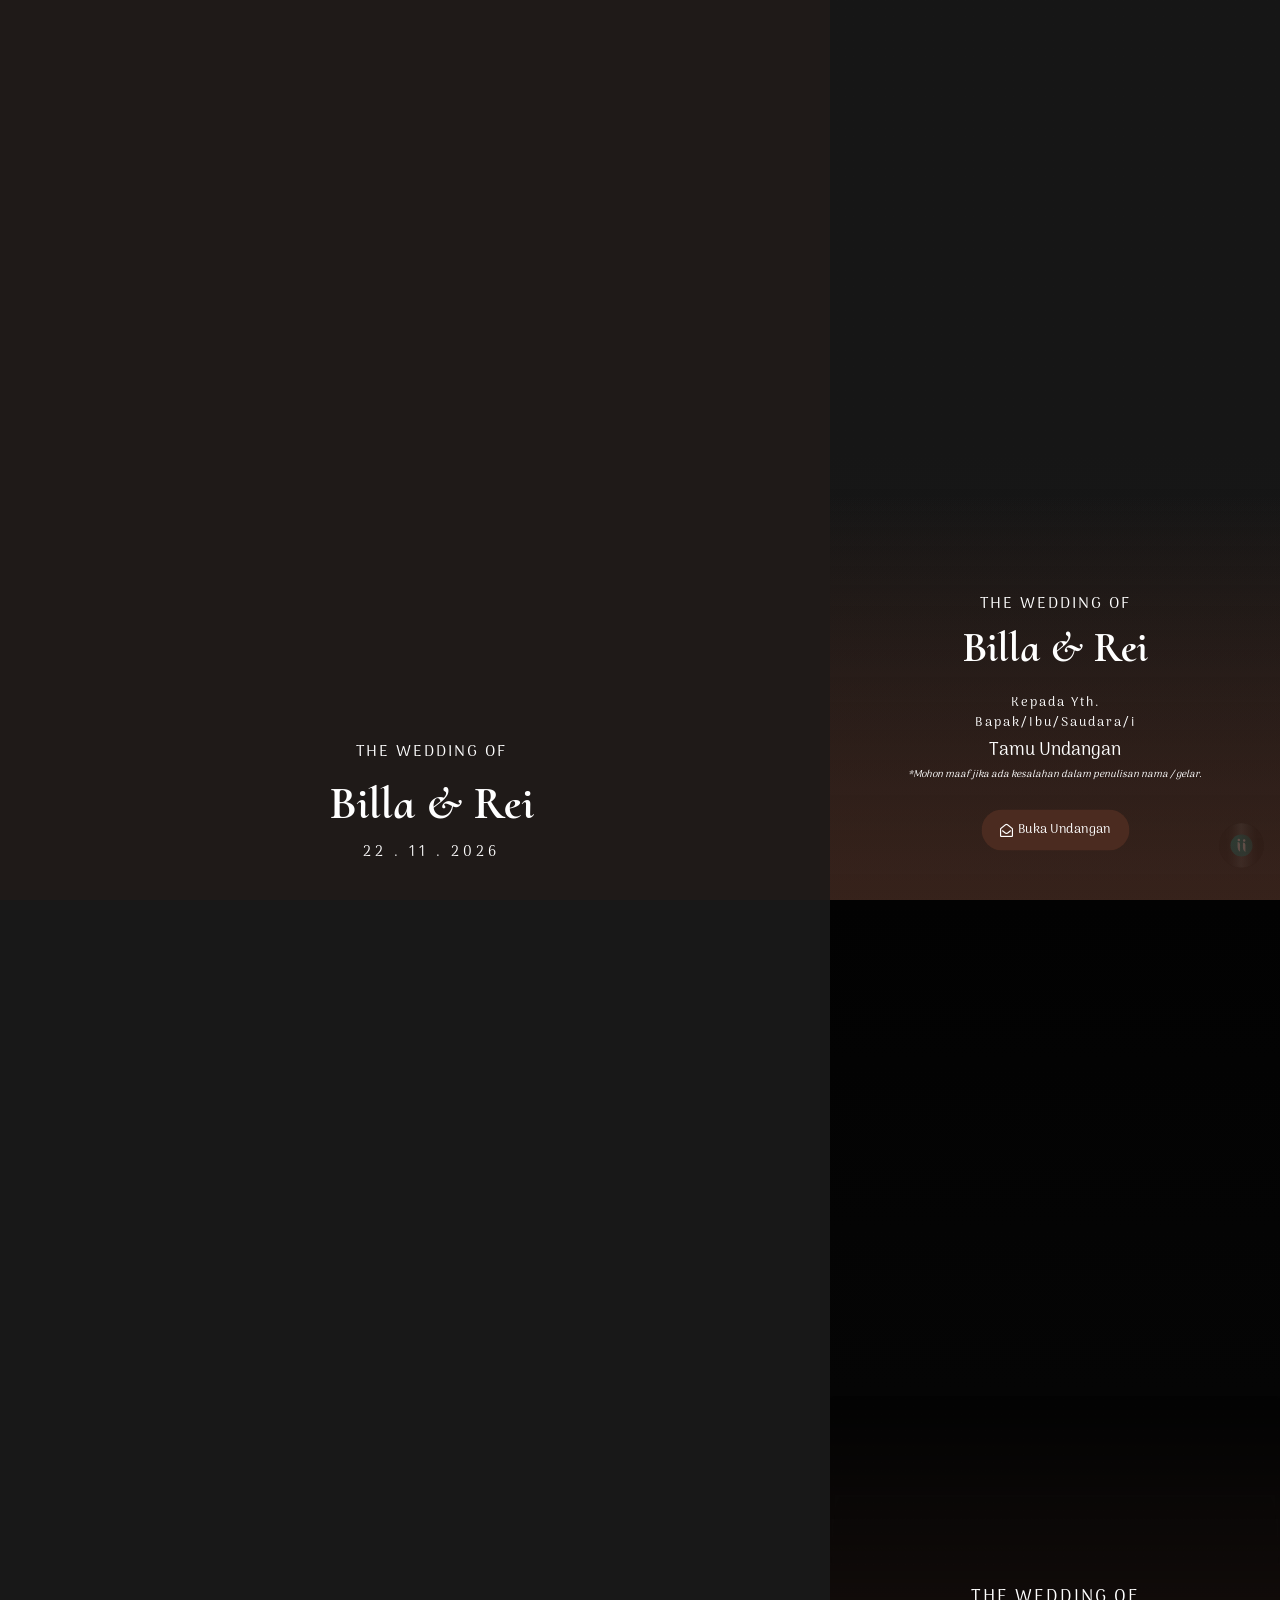
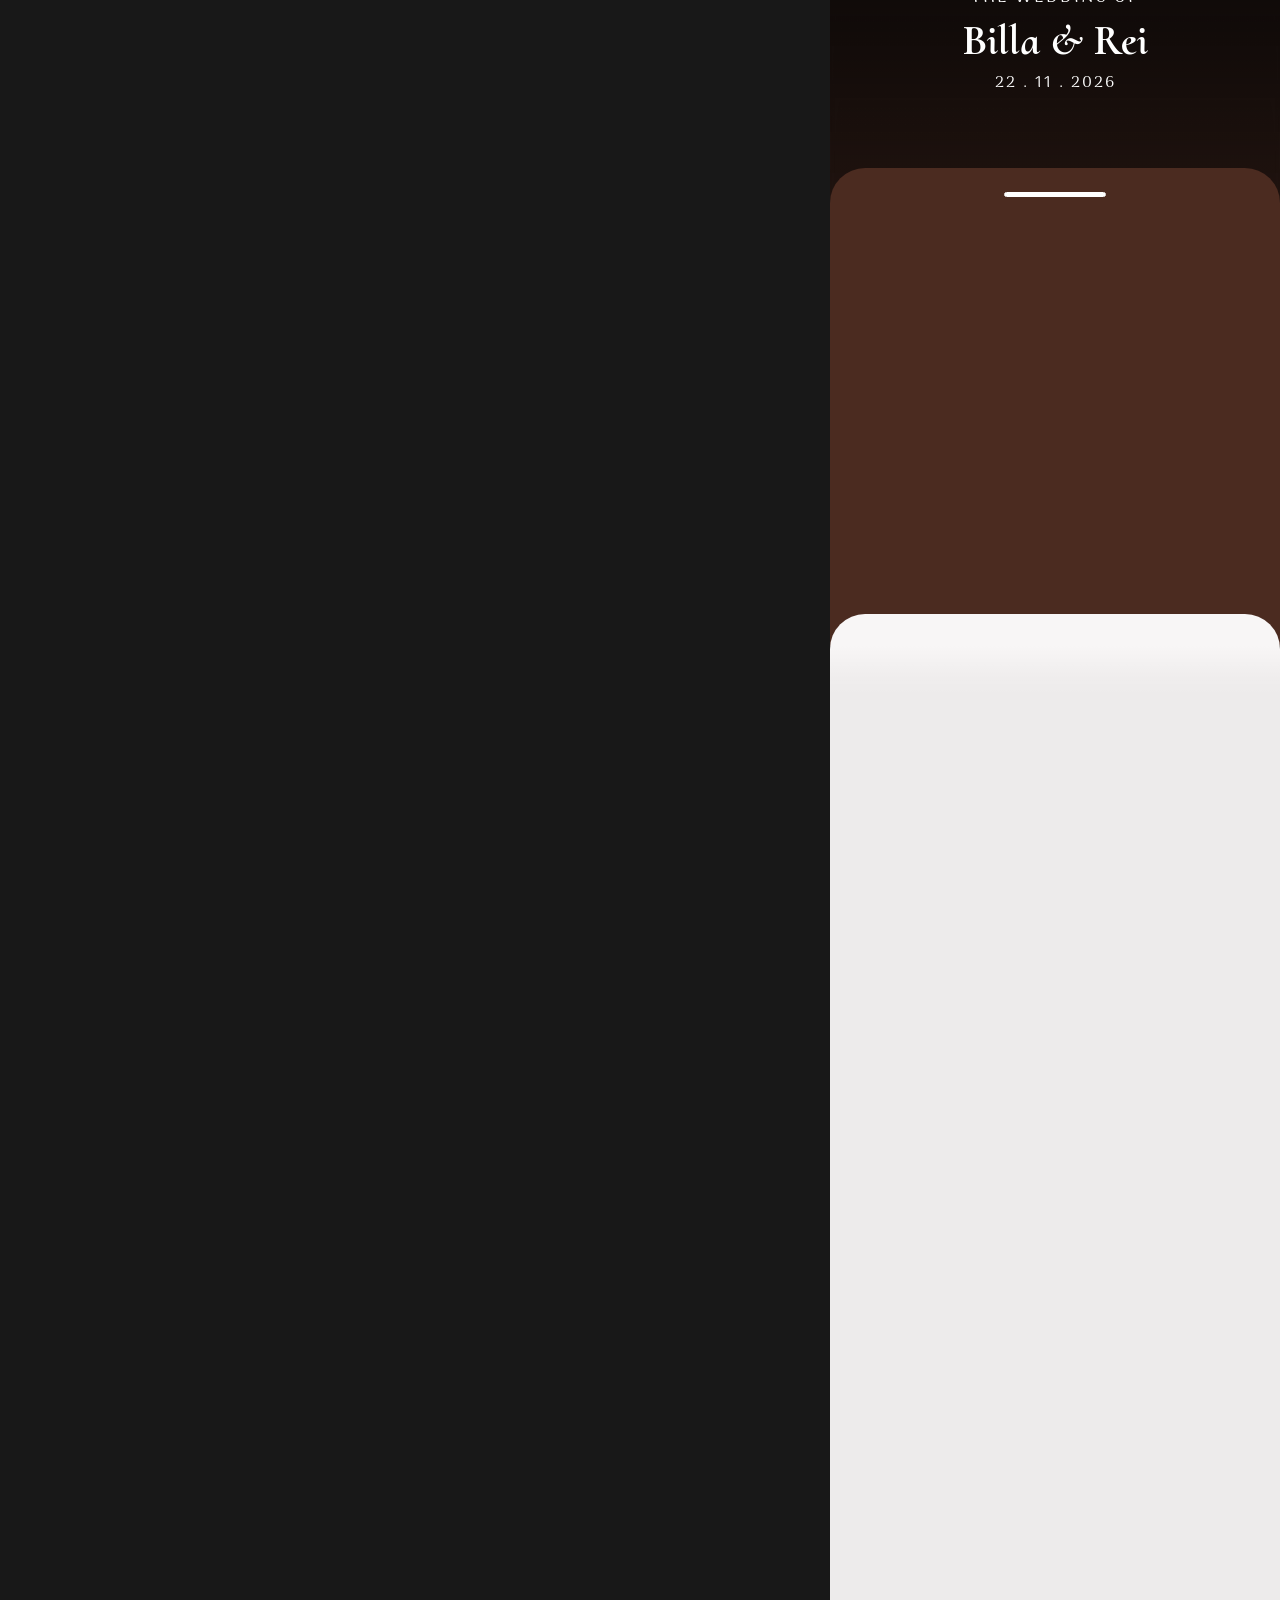
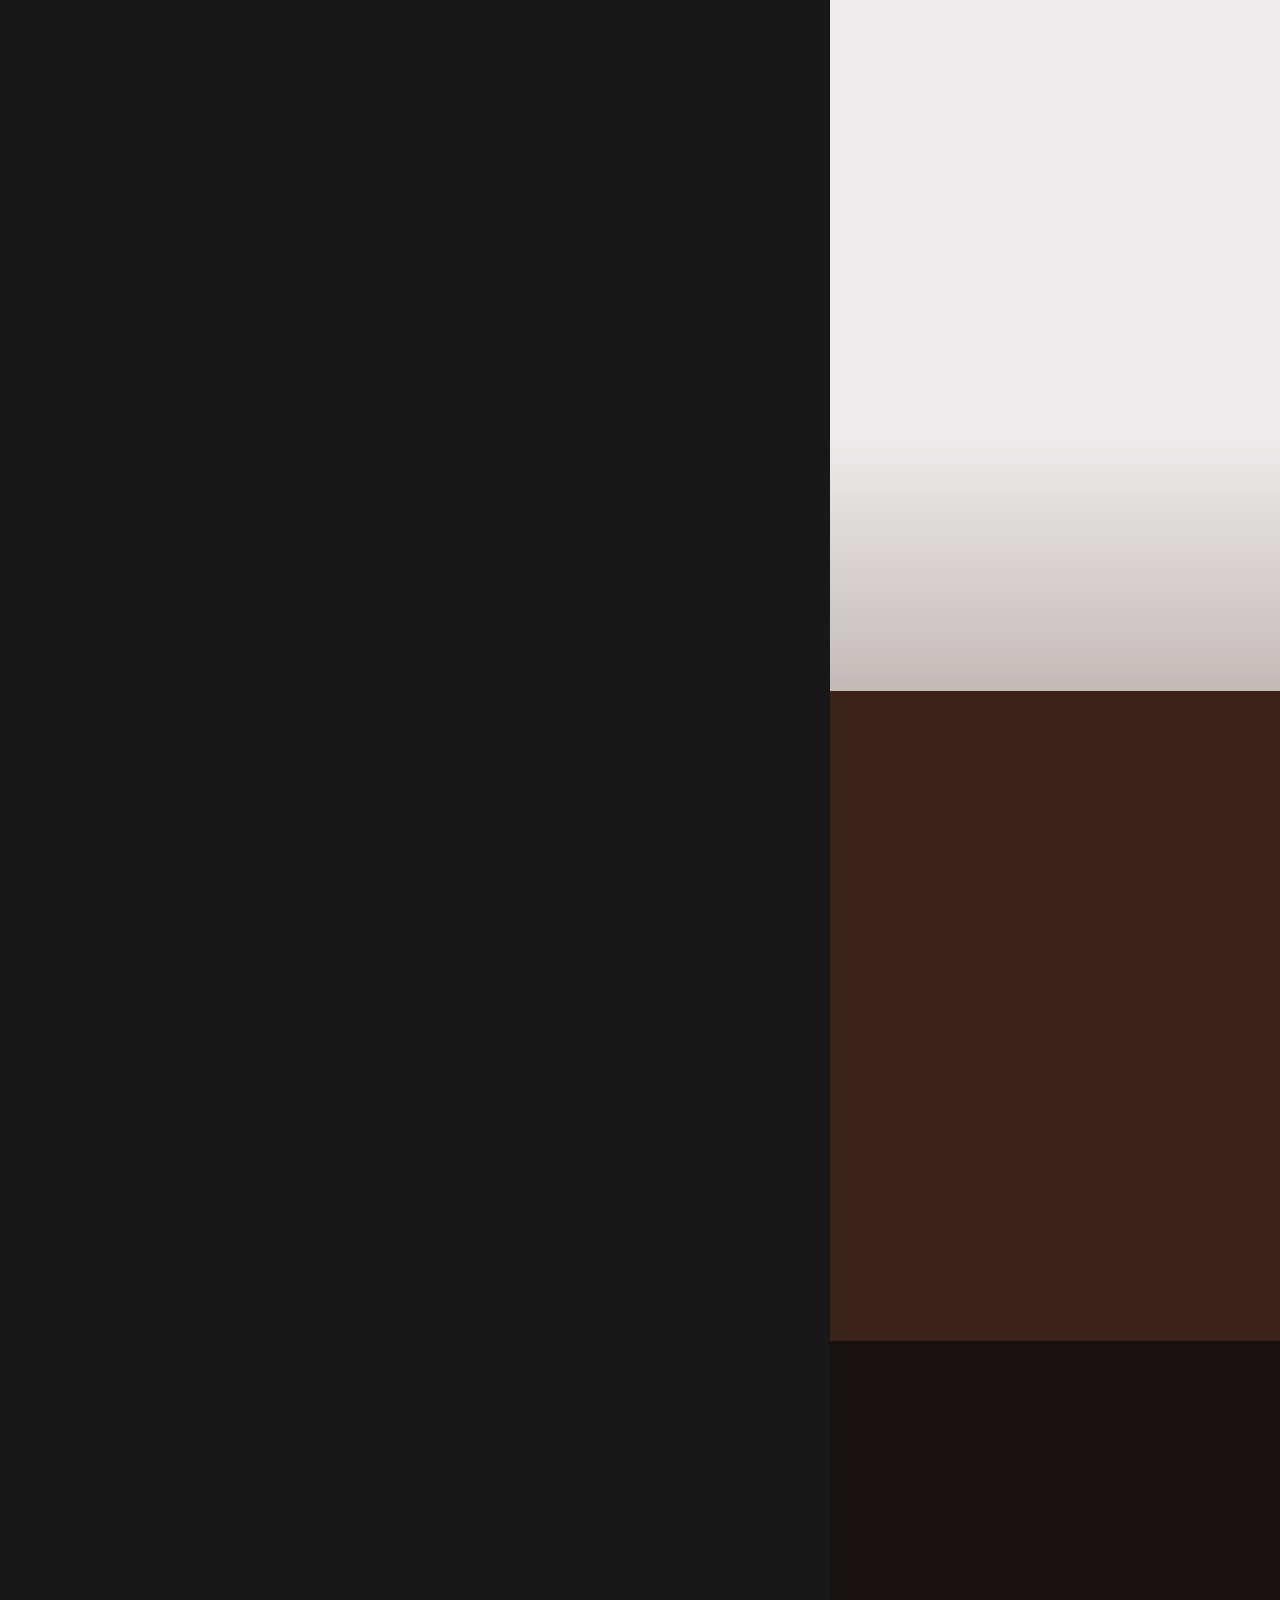
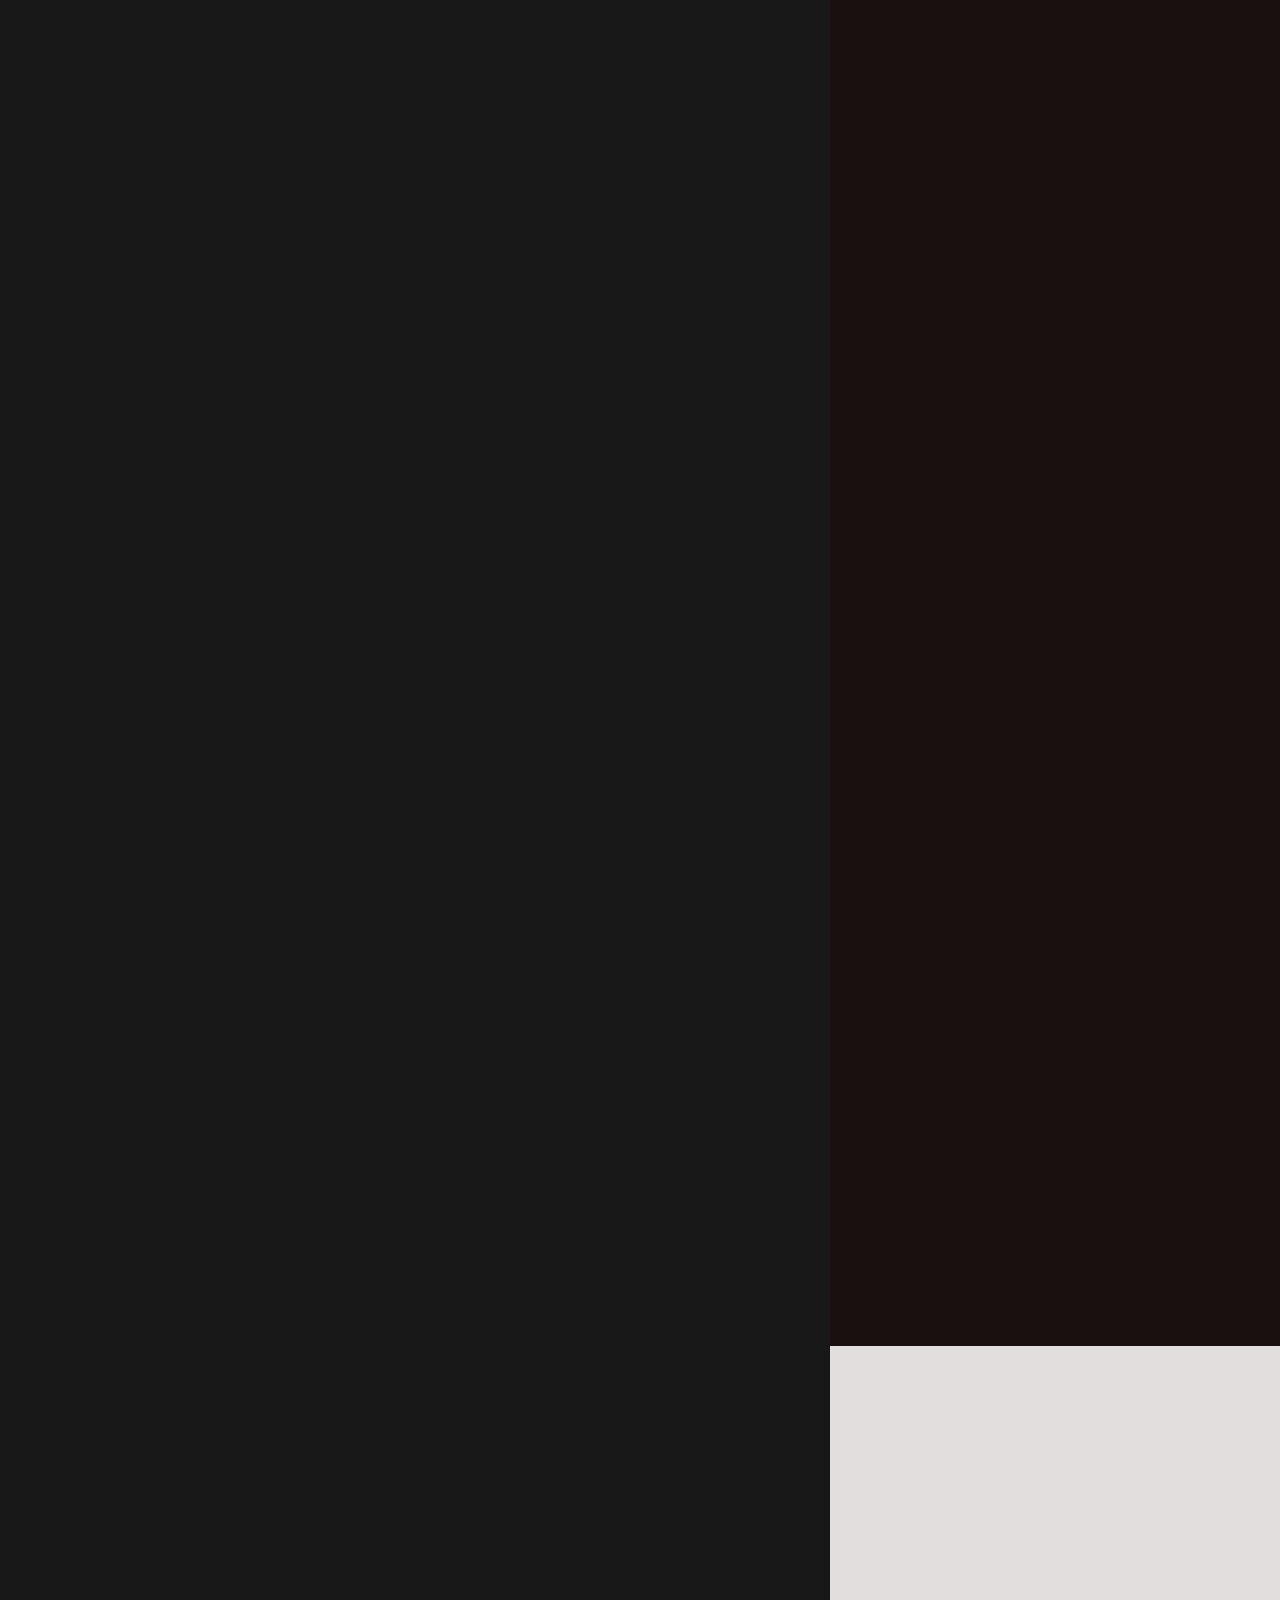
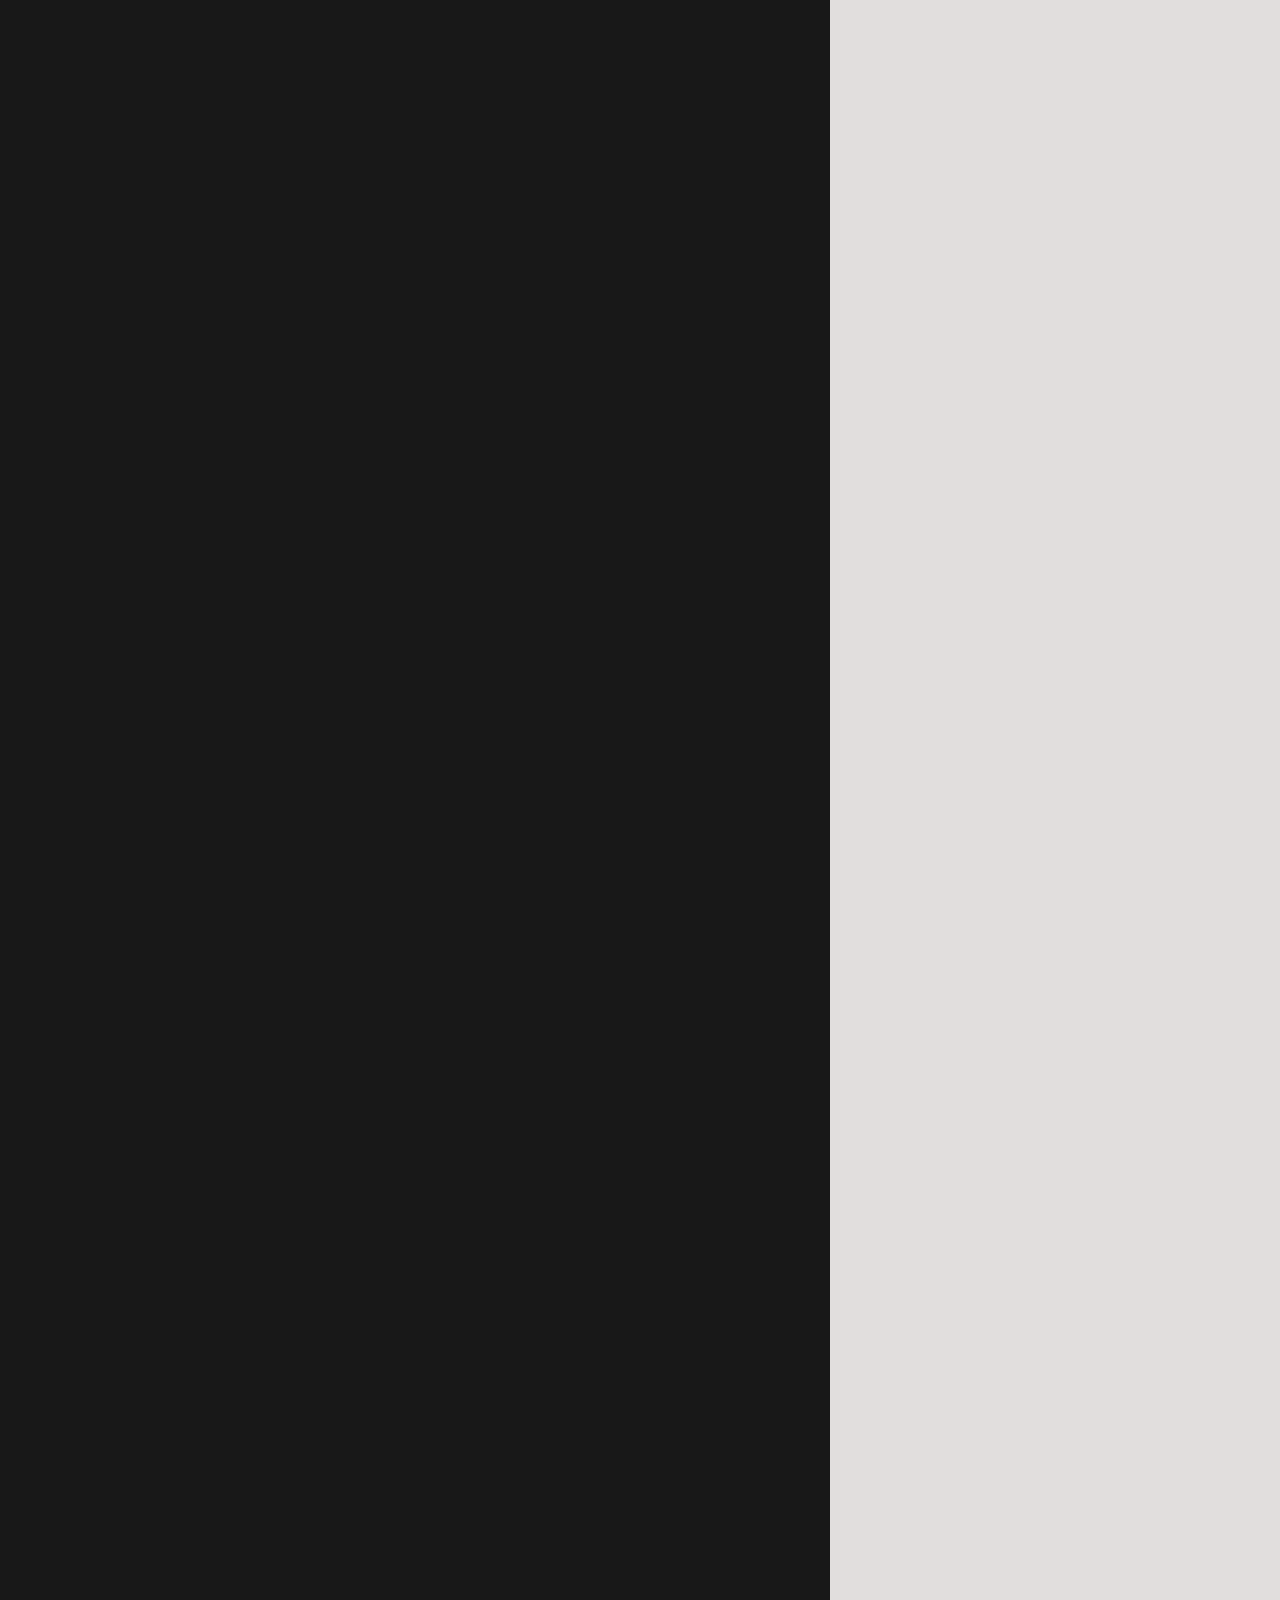
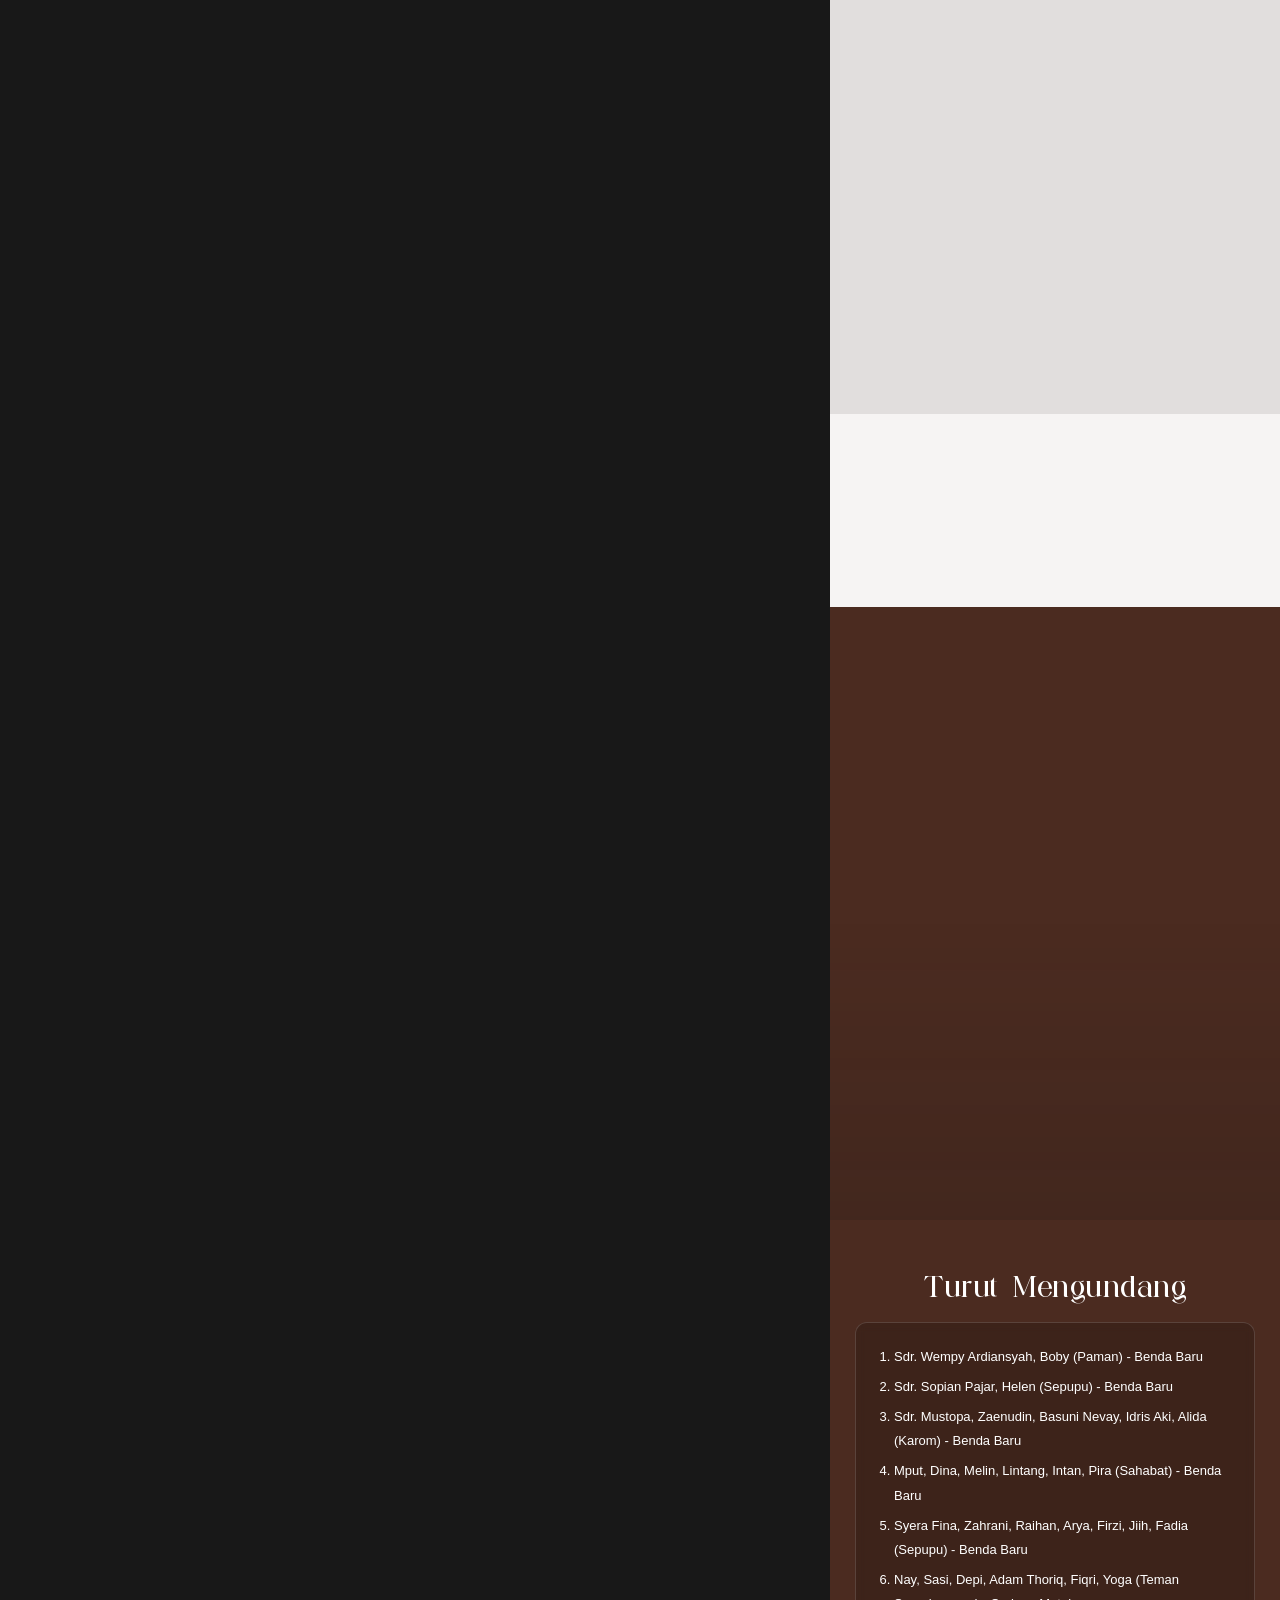
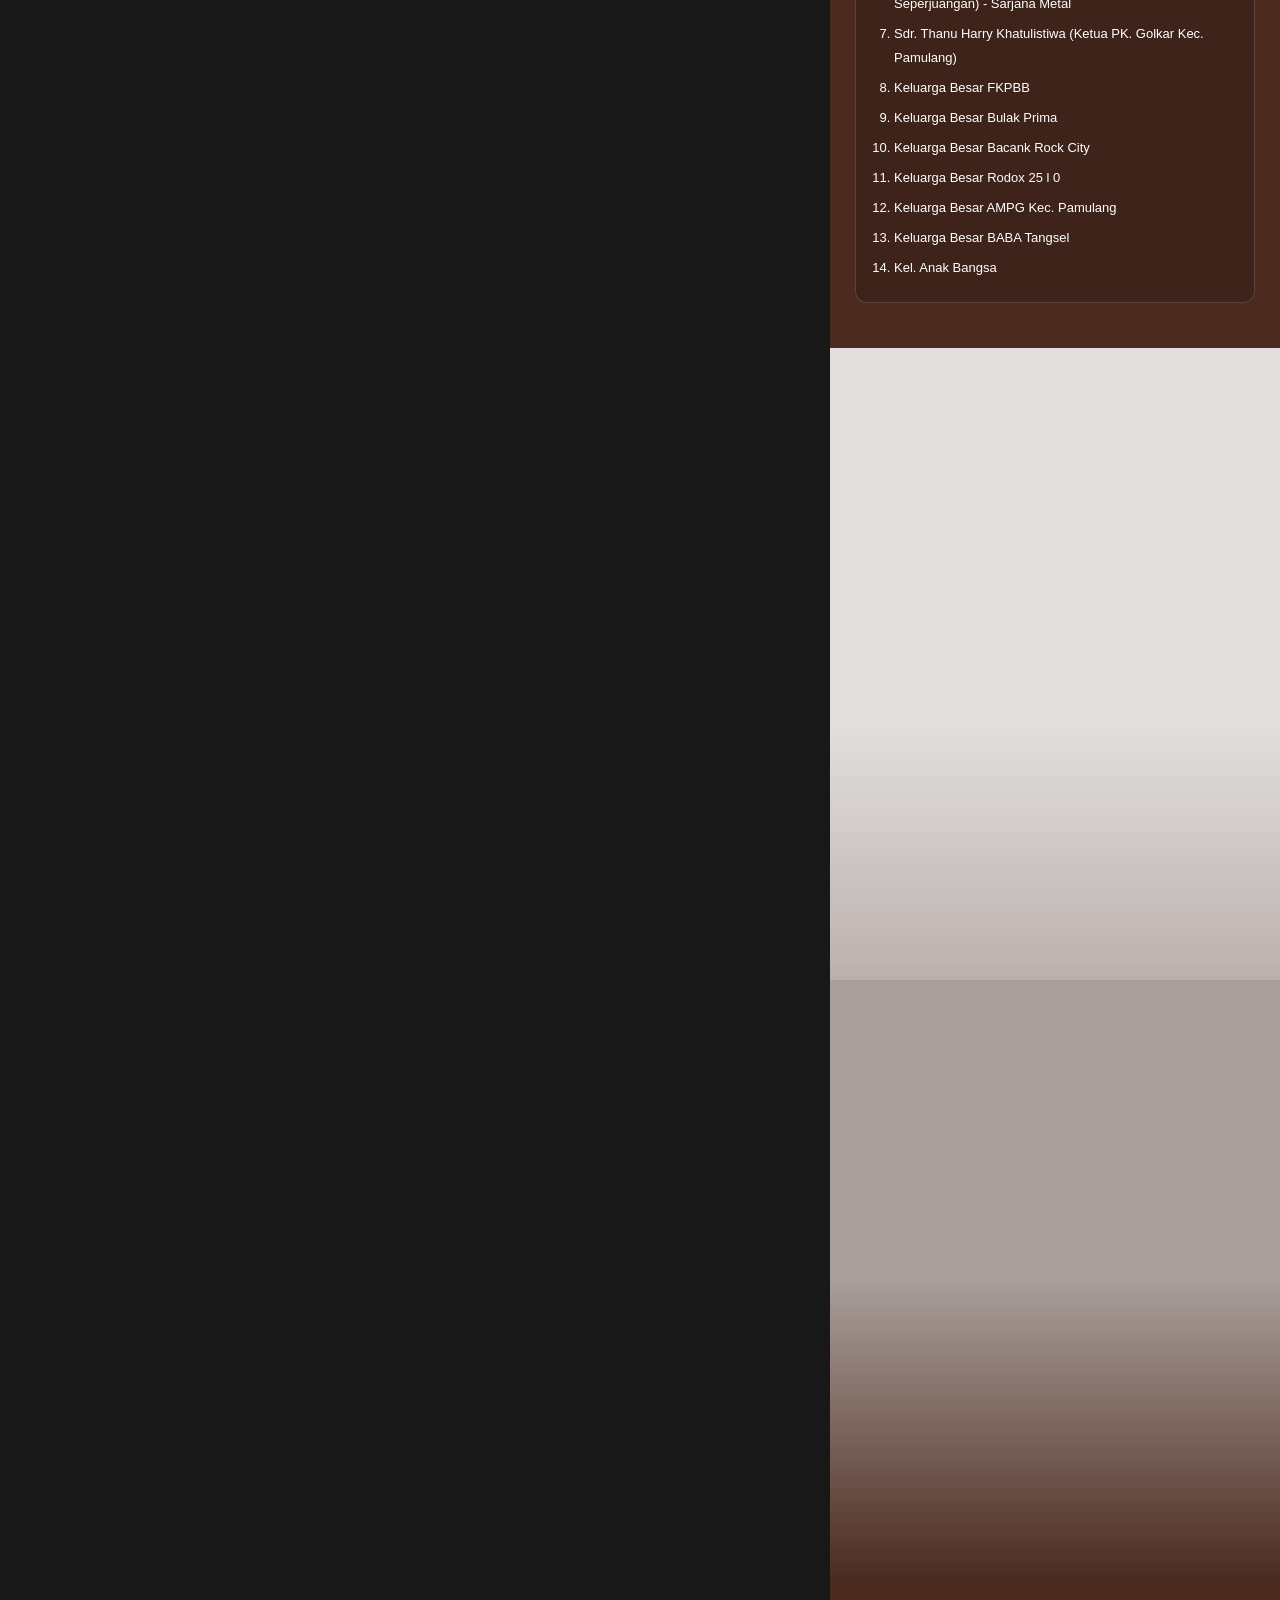
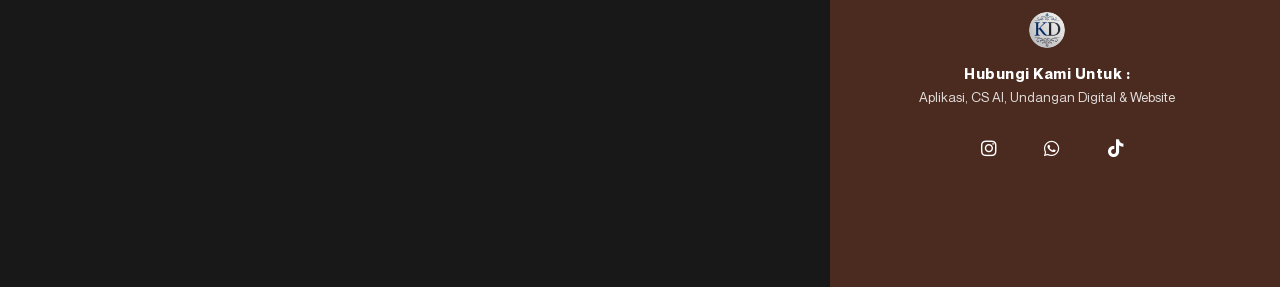
==== commit 74b6d20f: "Update foto acara, galeri, thumbnail, dan integrasi RSVP Google Spreadsheet" ====
--- a/index.html
+++ b/index.html
@@ -1,4 +1,4 @@
-﻿<!DOCTYPE html>
+<!DOCTYPE html>
 <html lang="id" prefix="og: https://ogp.me/ns#">
 <head>
 	<meta charset="UTF-8">
@@ -15,10 +15,10 @@
 <meta property="og:site_name" content="Invisimple ID - Undangan Website">
 <meta property="article:section" content="Pernikahan">
 <meta property="og:updated_time" content="2025-12-07T00:37:35+07:00">
-<meta property="og:image" content="https://the.invisimple.id/wp-content/uploads/2025/02/thumbnail-luxury-04-1.jpg">
-<meta property="og:image:secure_url" content="https://the.invisimple.id/wp-content/uploads/2025/02/thumbnail-luxury-04-1.jpg">
-<meta property="og:image:width" content="1500">
-<meta property="og:image:height" content="1500">
+<meta property="og:image" content="https://i.pinimg.com/736x/3d/90/0d/3d900db0504b4c06712c7dadde502c1d.jpg">
+<meta property="og:image:secure_url" content="https://i.pinimg.com/736x/3d/90/0d/3d900db0504b4c06712c7dadde502c1d.jpg">
+<meta property="og:image:width" content="736">
+<meta property="og:image:height" content="1104">
 <meta property="og:image:alt" content="Billa ❤ Rei">
 <meta property="og:image:type" content="image/jpeg">
 <meta property="article:published_time" content="2025-02-08T16:03:18+07:00">
@@ -26,12 +26,12 @@
 <meta name="twitter:card" content="summary_large_image">
 <meta name="twitter:title" content="Billa ❤ Rei">
 <meta name="twitter:description" content="Hadiri acara pernikahan Billa & Rei. Pada hari Minggu, 22 November 2026">
-<meta name="twitter:image" content="https://the.invisimple.id/wp-content/uploads/2025/02/thumbnail-luxury-04-1.jpg">
+<meta name="twitter:image" content="https://i.pinimg.com/736x/3d/90/0d/3d900db0504b4c06712c7dadde502c1d.jpg">
 <meta name="twitter:label1" content="Ditulis oleh">
 <meta name="twitter:data1" content="1nv1s1mpl3">
 <meta name="twitter:label2" content="Waktunya membaca">
 <meta name="twitter:data2" content="Kurang dari semenit">
-<script type="application/ld+json" class="rank-math-schema">{"@context":"https://schema.org","@graph":[{"@type":["Person","Organization"],"@id":"https://invitimo2.my.id/#person","name":"Invisimple ID - Undangan Website","logo":{"@type":"ImageObject","@id":"https://invitimo2.my.id/#logo","url":"https://the.invisimple.id/wp-content/uploads/2024/05/icon-invitaja-150x150.png","contentUrl":"https://the.invisimple.id/wp-content/uploads/2024/05/icon-invitaja-150x150.png","caption":"Invisimple ID - Undangan Website","inLanguage":"id"},"image":{"@type":"ImageObject","@id":"https://invitimo2.my.id/#logo","url":"https://the.invisimple.id/wp-content/uploads/2024/05/icon-invitaja-150x150.png","contentUrl":"https://the.invisimple.id/wp-content/uploads/2024/05/icon-invitaja-150x150.png","caption":"Invisimple ID - Undangan Website","inLanguage":"id"}},{"@type":"WebSite","@id":"https://invitimo2.my.id/#website","url":"https://invitimo2.my.id","name":"Invisimple ID - Undangan Website","publisher":{"@id":"https://invitimo2.my.id/#person"},"inLanguage":"id"},{"@type":"ImageObject","@id":"https://the.invisimple.id/wp-content/uploads/2025/02/thumbnail-luxury-04-1.jpg","url":"https://the.invisimple.id/wp-content/uploads/2025/02/thumbnail-luxury-04-1.jpg","width":"1500","height":"1500","inLanguage":"id"},{"@type":"WebPage","@id":"https://invitimo2.my.id/l04/#webpage","url":"https://invitimo2.my.id/l04/","name":"Billa ❤ Rei","datePublished":"2025-02-08T16:03:18+07:00","dateModified":"2025-12-07T00:37:35+07:00","isPartOf":{"@id":"https://invitimo2.my.id/#website"},"primaryImageOfPage":{"@id":"https://the.invisimple.id/wp-content/uploads/2025/02/thumbnail-luxury-04-1.jpg"},"inLanguage":"id"},{"@type":"Person","@id":"https://invitimo2.my.id/author/1nv1t4j4/","name":"1nv1s1mpl3","url":"https://invitimo2.my.id/author/1nv1t4j4/","image":{"@type":"ImageObject","@id":"https://secure.gravatar.com/avatar/7261eb66b6b7f72535ce5fb6ec1b8146d1f240d1655f2af83056c2c59945e163?s=96&amp;d=mm&amp;r=g","url":"https://secure.gravatar.com/avatar/7261eb66b6b7f72535ce5fb6ec1b8146d1f240d1655f2af83056c2c59945e163?s=96&amp;d=mm&amp;r=g","caption":"1nv1s1mpl3","inLanguage":"id"},"sameAs":["http://invisimple.id"]},{"@type":"BlogPosting","headline":"Billa ❤ Rei","datePublished":"2025-02-08T16:03:18+07:00","dateModified":"2025-12-07T00:37:35+07:00","articleSection":"Pernikahan","author":{"@id":"https://invitimo2.my.id/author/1nv1t4j4/","name":"1nv1s1mpl3"},"publisher":{"@id":"https://invitimo2.my.id/#person"},"description":"Hadiri acara pernikahan Billa & Rei. Pada hari Minggu, 22 November 2026","name":"Billa ❤ Rei","@id":"https://invitimo2.my.id/l04/#richSnippet","isPartOf":{"@id":"https://invitimo2.my.id/l04/#webpage"},"image":{"@id":"https://the.invisimple.id/wp-content/uploads/2025/02/thumbnail-luxury-04-1.jpg"},"inLanguage":"id","mainEntityOfPage":{"@id":"https://invitimo2.my.id/l04/#webpage"}}]}</script>
+<script type="application/ld+json" class="rank-math-schema">{"@context":"https://schema.org","@graph":[{"@type":["Person","Organization"],"@id":"https://invitimo2.my.id/#person","name":"Invisimple ID - Undangan Website","logo":{"@type":"ImageObject","@id":"https://invitimo2.my.id/#logo","url":"https://the.invisimple.id/wp-content/uploads/2024/05/icon-invitaja-150x150.png","contentUrl":"https://the.invisimple.id/wp-content/uploads/2024/05/icon-invitaja-150x150.png","caption":"Invisimple ID - Undangan Website","inLanguage":"id"},"image":{"@type":"ImageObject","@id":"https://invitimo2.my.id/#logo","url":"https://the.invisimple.id/wp-content/uploads/2024/05/icon-invitaja-150x150.png","contentUrl":"https://the.invisimple.id/wp-content/uploads/2024/05/icon-invitaja-150x150.png","caption":"Invisimple ID - Undangan Website","inLanguage":"id"}},{"@type":"WebSite","@id":"https://invitimo2.my.id/#website","url":"https://invitimo2.my.id","name":"Invisimple ID - Undangan Website","publisher":{"@id":"https://invitimo2.my.id/#person"},"inLanguage":"id"},{"@type":"ImageObject","@id":"https://i.pinimg.com/736x/3d/90/0d/3d900db0504b4c06712c7dadde502c1d.jpg","url":"https://i.pinimg.com/736x/3d/90/0d/3d900db0504b4c06712c7dadde502c1d.jpg","width":"736","height":"1104","inLanguage":"id"},{"@type":"WebPage","@id":"https://invitimo2.my.id/l04/#webpage","url":"https://invitimo2.my.id/l04/","name":"Billa ❤ Rei","datePublished":"2025-02-08T16:03:18+07:00","dateModified":"2025-12-07T00:37:35+07:00","isPartOf":{"@id":"https://invitimo2.my.id/#website"},"primaryImageOfPage":{"@id":"https://i.pinimg.com/736x/3d/90/0d/3d900db0504b4c06712c7dadde502c1d.jpg"},"inLanguage":"id"},{"@type":"Person","@id":"https://invitimo2.my.id/author/1nv1t4j4/","name":"1nv1s1mpl3","url":"https://invitimo2.my.id/author/1nv1t4j4/","image":{"@type":"ImageObject","@id":"https://secure.gravatar.com/avatar/7261eb66b6b7f72535ce5fb6ec1b8146d1f240d1655f2af83056c2c59945e163?s=96&amp;d=mm&amp;r=g","url":"https://secure.gravatar.com/avatar/7261eb66b6b7f72535ce5fb6ec1b8146d1f240d1655f2af83056c2c59945e163?s=96&amp;d=mm&amp;r=g","caption":"1nv1s1mpl3","inLanguage":"id"},"sameAs":["http://invisimple.id"]},{"@type":"BlogPosting","headline":"Billa ❤ Rei","datePublished":"2025-02-08T16:03:18+07:00","dateModified":"2025-12-07T00:37:35+07:00","articleSection":"Pernikahan","author":{"@id":"https://invitimo2.my.id/author/1nv1t4j4/","name":"1nv1s1mpl3"},"publisher":{"@id":"https://invitimo2.my.id/#person"},"description":"Hadiri acara pernikahan Billa & Rei. Pada hari Minggu, 22 November 2026","name":"Billa ❤ Rei","@id":"https://invitimo2.my.id/l04/#richSnippet","isPartOf":{"@id":"https://invitimo2.my.id/l04/#webpage"},"image":{"@id":"https://i.pinimg.com/736x/3d/90/0d/3d900db0504b4c06712c7dadde502c1d.jpg"},"inLanguage":"id","mainEntityOfPage":{"@id":"https://invitimo2.my.id/l04/#webpage"}}]}</script>
 <!-- /Plugin WordPress Rank Math SEO -->
 
 <link rel='dns-prefetch' href='//the.invisimple.id'>
@@ -792,6 +792,22 @@
     font-family: 'Playball', cursive !important;
 }
 </style>
+<style id="event-photos-position-css">
+/* Pastikan foto akad nikah dan resepsi tidak terpotong bagian atasnya */
+.elementor-element.elementor-element-e861879 .elementor-background-slideshow__slide__image,
+.elementor-element.elementor-element-0fe48a1 .elementor-background-slideshow__slide__image,
+.elementor-30207 .elementor-element.elementor-element-e861879 .elementor-background-slideshow__slide__image,
+.elementor-30207 .elementor-element.elementor-element-0fe48a1 .elementor-background-slideshow__slide__image {
+    background-position: center top !important;
+    background-size: cover !important;
+}
+.elementor-element.elementor-element-e861879 > .elementor-container,
+.elementor-element.elementor-element-0fe48a1 > .elementor-container,
+.elementor-30207 .elementor-element.elementor-element-e861879 > .elementor-container,
+.elementor-30207 .elementor-element.elementor-element-0fe48a1 > .elementor-container {
+    min-height: 275px !important;
+}
+</style>
 </head>
 <body class="wp-singular post-template-default single single-post postid-30212 single-format-standard wp-custom-logo wp-embed-responsive wp-theme-weddingsaas-wp wp-child-theme-weddingsaas-wp-child elementor-default elementor-template-canvas elementor-kit-7 elementor-page-30207 elementor-page-916707 elementor-page-843619 elementor-page-843600 elementor-page-805683">
 	<!-- Google Tag Manager (noscript) -->
@@ -807,7 +823,7 @@
 				<div class="elementor-column elementor-col-50 elementor-top-column elementor-element elementor-element-49f92c84" data-id="49f92c84" data-element_type="column" data-e-type="column" data-settings="{&quot;background_background&quot;:&quot;classic&quot;}">
 			<div class="elementor-widget-wrap elementor-element-populated">
 					<div class="elementor-background-overlay"></div>
-						<section class="elementor-section elementor-inner-section elementor-element elementor-element-d7d411 elementor-section-height-min-height elementor-section-boxed elementor-section-height-default" data-id="d7d411" data-element_type="section" data-e-type="section" id="cover" data-settings="{&quot;jet_parallax_layout_list&quot;:[],&quot;background_background&quot;:&quot;slideshow&quot;,&quot;background_slideshow_gallery&quot;:[{&quot;id&quot;:30609,&quot;url&quot;:&quot;https:\/\/the.invisimple.id\/wp-content\/uploads\/jet-form-builder\/695b3bdcd89a6aa8982774659196c290\/2025\/02\/sample-luxury-04-4.jpg&quot;}],&quot;background_slideshow_loop&quot;:&quot;yes&quot;,&quot;background_slideshow_slide_duration&quot;:5000,&quot;background_slideshow_slide_transition&quot;:&quot;fade&quot;,&quot;background_slideshow_transition_duration&quot;:500}">
+						<section class="elementor-section elementor-inner-section elementor-element elementor-element-d7d411 elementor-section-height-min-height elementor-section-boxed elementor-section-height-default" data-id="d7d411" data-element_type="section" data-e-type="section" id="cover" data-settings="{&quot;jet_parallax_layout_list&quot;:[],&quot;background_background&quot;:&quot;slideshow&quot;,&quot;background_slideshow_gallery&quot;:[{&quot;id&quot;:30609,&quot;url&quot;:&quot;cover.jpeg&quot;}],&quot;background_slideshow_loop&quot;:&quot;yes&quot;,&quot;background_slideshow_slide_duration&quot;:5000,&quot;background_slideshow_slide_transition&quot;:&quot;fade&quot;,&quot;background_slideshow_transition_duration&quot;:500}">
 							<div class="elementor-background-overlay"></div>
 							<div class="elementor-container elementor-column-gap-default">
 					<div data-dce-background-color="#10101070" class="elementor-column elementor-col-100 elementor-inner-column elementor-element elementor-element-336270a4" data-id="336270a4" data-element_type="column" data-e-type="column" data-settings="{&quot;background_background&quot;:&quot;gradient&quot;}">
@@ -865,7 +881,7 @@
 		</div>
 					</div>
 		</section>
-				<section class="elementor-section elementor-inner-section elementor-element elementor-element-805833b elementor-section-height-min-height wdsdv-enabled--yes elementor-section-boxed elementor-section-height-default" data-id="805833b" data-element_type="section" data-e-type="section" id="slide_awal" data-settings="{&quot;background_background&quot;:&quot;slideshow&quot;,&quot;background_slideshow_slide_duration&quot;:1000,&quot;background_slideshow_transition_duration&quot;:4000,&quot;jet_parallax_layout_list&quot;:[],&quot;background_slideshow_slide_transition&quot;:&quot;slide_left&quot;,&quot;background_slideshow_gallery&quot;:[{&quot;id&quot;:30610,&quot;url&quot;:&quot;https:\/\/the.invisimple.id\/wp-content\/uploads\/jet-form-builder\/695b3bdcd89a6aa8982774659196c290\/2025\/02\/cropped_image_1739275223837.jpeg&quot;},{&quot;id&quot;:30611,&quot;url&quot;:&quot;https:\/\/the.invisimple.id\/wp-content\/uploads\/jet-form-builder\/695b3bdcd89a6aa8982774659196c290\/2025\/02\/cropped_image_1739275242483.jpeg&quot;},{&quot;id&quot;:30612,&quot;url&quot;:&quot;https:\/\/the.invisimple.id\/wp-content\/uploads\/jet-form-builder\/695b3bdcd89a6aa8982774659196c290\/2025\/02\/cropped_image_1739275253911.jpeg&quot;}],&quot;background_slideshow_loop&quot;:&quot;yes&quot;}">
+				<section class="elementor-section elementor-inner-section elementor-element elementor-element-805833b elementor-section-height-min-height wdsdv-enabled--yes elementor-section-boxed elementor-section-height-default" data-id="805833b" data-element_type="section" data-e-type="section" id="slide_awal" data-settings="{&quot;background_background&quot;:&quot;slideshow&quot;,&quot;background_slideshow_slide_duration&quot;:1000,&quot;background_slideshow_transition_duration&quot;:4000,&quot;jet_parallax_layout_list&quot;:[],&quot;background_slideshow_slide_transition&quot;:&quot;slide_left&quot;,&quot;background_slideshow_gallery&quot;:[{&quot;id&quot;:30610,&quot;url&quot;:&quot;awal 1.jpeg&quot;},{&quot;id&quot;:30611,&quot;url&quot;:&quot;awal 2.jpeg&quot;},{&quot;id&quot;:30612,&quot;url&quot;:&quot;awal 3.jpeg&quot;}],&quot;background_slideshow_loop&quot;:&quot;yes&quot;}">
 							<div class="elementor-background-overlay"></div>
 							<div class="elementor-container elementor-column-gap-default">
 					<div data-dce-background-overlay-color="#10101050" class="elementor-column elementor-col-100 elementor-inner-column elementor-element elementor-element-2d6538d" data-id="2d6538d" data-element_type="column" data-e-type="column" data-settings="{&quot;background_background&quot;:&quot;classic&quot;}">
@@ -997,7 +1013,7 @@
 			<div class="elementor-widget-wrap elementor-element-populated">
 						<section class="elementor-section elementor-inner-section elementor-element elementor-element-d954345 elementor-section-height-min-height elementor-section-boxed elementor-section-height-default" data-id="d954345" data-element_type="section" data-e-type="section" data-settings="{&quot;background_background&quot;:&quot;classic&quot;,&quot;jet_parallax_layout_list&quot;:[]}">
 						<div class="elementor-container elementor-column-gap-default">
-					<div class="elementor-column elementor-col-100 elementor-inner-column elementor-element elementor-element-e218b33 inv-zoom-out" data-id="e218b33" data-element_type="column" data-e-type="column" data-settings="{&quot;background_background&quot;:&quot;slideshow&quot;,&quot;background_slideshow_slide_duration&quot;:1500,&quot;background_slideshow_slide_transition&quot;:&quot;slide_right&quot;,&quot;background_slideshow_transition_duration&quot;:5000,&quot;background_slideshow_gallery&quot;:[{&quot;id&quot;:30613,&quot;url&quot;:&quot;https:\/\/the.invisimple.id\/wp-content\/uploads\/jet-form-builder\/695b3bdcd89a6aa8982774659196c290\/2025\/02\/cropped_image_1739275329188.jpeg&quot;}],&quot;background_slideshow_loop&quot;:&quot;yes&quot;}">
+					<div class="elementor-column elementor-col-100 elementor-inner-column elementor-element elementor-element-e218b33 inv-zoom-out" data-id="e218b33" data-element_type="column" data-e-type="column" data-settings="{&quot;background_background&quot;:&quot;slideshow&quot;,&quot;background_slideshow_slide_duration&quot;:1500,&quot;background_slideshow_slide_transition&quot;:&quot;slide_right&quot;,&quot;background_slideshow_transition_duration&quot;:5000,&quot;background_slideshow_gallery&quot;:[{&quot;id&quot;:30613,&quot;url&quot;:&quot;bride.jpeg&quot;}],&quot;background_slideshow_loop&quot;:&quot;yes&quot;}">
 			<div class="elementor-widget-wrap elementor-element-populated">
 						<div data-dce-title-color="#FFFFFF" class="elementor-element elementor-element-07ca685 wdsdv-enabled--yes elementor-absolute elementor-widget elementor-widget-heading" data-id="07ca685" data-element_type="widget" data-e-type="widget" data-settings="{&quot;_position&quot;:&quot;absolute&quot;}" data-widget_type="heading.default">
 				<div class="elementor-widget-container">
@@ -1072,7 +1088,7 @@
 				</div>
 				<section class="elementor-section elementor-inner-section elementor-element elementor-element-53e9ee7 elementor-section-height-min-height elementor-section-boxed elementor-section-height-default" data-id="53e9ee7" data-element_type="section" data-e-type="section" data-settings="{&quot;background_background&quot;:&quot;classic&quot;,&quot;jet_parallax_layout_list&quot;:[]}">
 						<div class="elementor-container elementor-column-gap-default">
-					<div class="elementor-column elementor-col-100 elementor-inner-column elementor-element elementor-element-cde30ab inv-zoom-out" data-id="cde30ab" data-element_type="column" data-e-type="column" data-settings="{&quot;background_background&quot;:&quot;slideshow&quot;,&quot;background_slideshow_slide_duration&quot;:1500,&quot;background_slideshow_slide_transition&quot;:&quot;slide_left&quot;,&quot;background_slideshow_transition_duration&quot;:5000,&quot;background_slideshow_gallery&quot;:[{&quot;id&quot;:30614,&quot;url&quot;:&quot;https:\/\/the.invisimple.id\/wp-content\/uploads\/jet-form-builder\/695b3bdcd89a6aa8982774659196c290\/2025\/02\/cropped_image_1739275316503.jpeg&quot;}],&quot;background_slideshow_loop&quot;:&quot;yes&quot;}">
+					<div class="elementor-column elementor-col-100 elementor-inner-column elementor-element elementor-element-cde30ab inv-zoom-out" data-id="cde30ab" data-element_type="column" data-e-type="column" data-settings="{&quot;background_background&quot;:&quot;slideshow&quot;,&quot;background_slideshow_slide_duration&quot;:1500,&quot;background_slideshow_slide_transition&quot;:&quot;slide_left&quot;,&quot;background_slideshow_transition_duration&quot;:5000,&quot;background_slideshow_gallery&quot;:[{&quot;id&quot;:30614,&quot;url&quot;:&quot;groom.jpeg&quot;}],&quot;background_slideshow_loop&quot;:&quot;yes&quot;}">
 			<div class="elementor-widget-wrap elementor-element-populated">
 						<div data-dce-title-color="#FFFFFF" class="elementor-element elementor-element-c3cd5bf wdsdv-enabled--yes elementor-absolute elementor-widget elementor-widget-heading" data-id="c3cd5bf" data-element_type="widget" data-e-type="widget" data-settings="{&quot;_position&quot;:&quot;absolute&quot;}" data-widget_type="heading.default">
 				<div class="elementor-widget-container">
@@ -1145,7 +1161,7 @@
 		</div>
 					</div>
 		</section>
-				<section data-dce-background-overlay-color="#101010" class="elementor-section elementor-inner-section elementor-element elementor-element-20bc11e elementor-section-height-min-height saveTheDate elementor-section-boxed elementor-section-height-default" data-id="20bc11e" data-element_type="section" data-e-type="section" data-settings="{&quot;jet_parallax_layout_list&quot;:[],&quot;background_background&quot;:&quot;slideshow&quot;,&quot;background_slideshow_slide_duration&quot;:2000,&quot;background_slideshow_transition_duration&quot;:3000,&quot;background_slideshow_gallery&quot;:[{&quot;id&quot;:30615,&quot;url&quot;:&quot;https:\/\/the.invisimple.id\/wp-content\/uploads\/jet-form-builder\/695b3bdcd89a6aa8982774659196c290\/2025\/02\/sample-luxury-04-17.jpg&quot;},{&quot;id&quot;:30616,&quot;url&quot;:&quot;https:\/\/the.invisimple.id\/wp-content\/uploads\/jet-form-builder\/695b3bdcd89a6aa8982774659196c290\/2025\/02\/sample-luxury-04-19.jpg&quot;},{&quot;id&quot;:30617,&quot;url&quot;:&quot;https:\/\/the.invisimple.id\/wp-content\/uploads\/jet-form-builder\/695b3bdcd89a6aa8982774659196c290\/2025\/02\/sample-luxury-04-23.jpg&quot;}],&quot;background_slideshow_loop&quot;:&quot;yes&quot;,&quot;background_slideshow_slide_transition&quot;:&quot;fade&quot;}">
+				<section data-dce-background-overlay-color="#101010" class="elementor-section elementor-inner-section elementor-element elementor-element-20bc11e elementor-section-height-min-height saveTheDate elementor-section-boxed elementor-section-height-default" data-id="20bc11e" data-element_type="section" data-e-type="section" data-settings="{&quot;jet_parallax_layout_list&quot;:[],&quot;background_background&quot;:&quot;slideshow&quot;,&quot;background_slideshow_slide_duration&quot;:2000,&quot;background_slideshow_transition_duration&quot;:3000,&quot;background_slideshow_gallery&quot;:[{&quot;id&quot;:30615,&quot;url&quot;:&quot;std 1.jpeg&quot;},{&quot;id&quot;:30616,&quot;url&quot;:&quot;std 2.jpeg&quot;},{&quot;id&quot;:30617,&quot;url&quot;:&quot;std 3.jpeg&quot;}],&quot;background_slideshow_loop&quot;:&quot;yes&quot;,&quot;background_slideshow_slide_transition&quot;:&quot;fade&quot;}">
 							<div class="elementor-background-overlay"></div>
 							<div class="elementor-container elementor-column-gap-default">
 					<div data-dce-background-overlay-color="#4B2B20" class="elementor-column elementor-col-100 elementor-inner-column elementor-element elementor-element-f64ddc9" data-id="f64ddc9" data-element_type="column" data-e-type="column" data-settings="{&quot;background_background&quot;:&quot;classic&quot;}">
@@ -1228,7 +1244,7 @@
 						<div class="elementor-container elementor-column-gap-default">
 					<div class="elementor-column elementor-col-100 elementor-inner-column elementor-element elementor-element-82bf56c inv-zoom-out" data-id="82bf56c" data-element_type="column" data-e-type="column">
 			<div class="elementor-widget-wrap elementor-element-populated">
-						<section class="elementor-section elementor-inner-section elementor-element elementor-element-e861879 elementor-section-height-min-height wdsdv-enabled--yes elementor-section-boxed elementor-section-height-default" data-id="e861879" data-element_type="section" data-e-type="section" data-settings="{&quot;background_background&quot;:&quot;slideshow&quot;,&quot;background_slideshow_slide_duration&quot;:1500,&quot;background_slideshow_slide_transition&quot;:&quot;slide_left&quot;,&quot;background_slideshow_transition_duration&quot;:3000,&quot;jet_parallax_layout_list&quot;:[],&quot;background_slideshow_gallery&quot;:[{&quot;id&quot;:30618,&quot;url&quot;:&quot;https:\/\/the.invisimple.id\/wp-content\/uploads\/jet-form-builder\/695b3bdcd89a6aa8982774659196c290\/2025\/02\/sample-luxury-04-7.jpg&quot;},{&quot;id&quot;:30619,&quot;url&quot;:&quot;https:\/\/the.invisimple.id\/wp-content\/uploads\/jet-form-builder\/695b3bdcd89a6aa8982774659196c290\/2025\/02\/sample-luxury-04-8.jpg&quot;}],&quot;background_slideshow_loop&quot;:&quot;yes&quot;}">
+						<section class="elementor-section elementor-inner-section elementor-element elementor-element-e861879 elementor-section-height-min-height wdsdv-enabled--yes elementor-section-boxed elementor-section-height-default" data-id="e861879" data-element_type="section" data-e-type="section" data-settings="{&quot;background_background&quot;:&quot;slideshow&quot;,&quot;background_slideshow_slide_duration&quot;:1500,&quot;background_slideshow_slide_transition&quot;:&quot;slide_left&quot;,&quot;background_slideshow_transition_duration&quot;:3000,&quot;jet_parallax_layout_list&quot;:[],&quot;background_slideshow_gallery&quot;:[{&quot;id&quot;:30618,&quot;url&quot;:&quot;akad 1.jpeg&quot;},{&quot;id&quot;:30619,&quot;url&quot;:&quot;akad 2.jpeg&quot;}],&quot;background_slideshow_loop&quot;:&quot;yes&quot;}">
 							<div class="elementor-background-overlay"></div>
 							<div class="elementor-container elementor-column-gap-default">
 					<div class="elementor-column elementor-col-100 elementor-inner-column elementor-element elementor-element-fd82072" data-id="fd82072" data-element_type="column" data-e-type="column" data-settings="{&quot;background_background&quot;:&quot;slideshow&quot;,&quot;background_slideshow_slide_duration&quot;:2000,&quot;background_slideshow_slide_transition&quot;:&quot;slide_left&quot;,&quot;background_slideshow_transition_duration&quot;:4000,&quot;background_slideshow_gallery&quot;:[],&quot;background_slideshow_loop&quot;:&quot;yes&quot;}">
@@ -1323,7 +1339,7 @@
 						<div class="elementor-container elementor-column-gap-default">
 					<div class="elementor-column elementor-col-100 elementor-inner-column elementor-element elementor-element-e84cc54 inv-zoom-out" data-id="e84cc54" data-element_type="column" data-e-type="column">
 			<div class="elementor-widget-wrap elementor-element-populated">
-						<section class="elementor-section elementor-inner-section elementor-element elementor-element-0fe48a1 elementor-section-height-min-height wdsdv-enabled--yes elementor-section-boxed elementor-section-height-default" data-id="0fe48a1" data-element_type="section" data-e-type="section" data-settings="{&quot;background_background&quot;:&quot;slideshow&quot;,&quot;background_slideshow_slide_duration&quot;:1500,&quot;background_slideshow_slide_transition&quot;:&quot;slide_right&quot;,&quot;background_slideshow_transition_duration&quot;:3000,&quot;jet_parallax_layout_list&quot;:[],&quot;background_slideshow_gallery&quot;:[{&quot;id&quot;:30620,&quot;url&quot;:&quot;https:\/\/the.invisimple.id\/wp-content\/uploads\/jet-form-builder\/695b3bdcd89a6aa8982774659196c290\/2025\/02\/sample-luxury-04-9.jpg&quot;},{&quot;id&quot;:30621,&quot;url&quot;:&quot;https:\/\/the.invisimple.id\/wp-content\/uploads\/jet-form-builder\/695b3bdcd89a6aa8982774659196c290\/2025\/02\/sample-luxury-04-10.jpg&quot;}],&quot;background_slideshow_loop&quot;:&quot;yes&quot;}">
+						<section class="elementor-section elementor-inner-section elementor-element elementor-element-0fe48a1 elementor-section-height-min-height wdsdv-enabled--yes elementor-section-boxed elementor-section-height-default" data-id="0fe48a1" data-element_type="section" data-e-type="section" data-settings="{&quot;background_background&quot;:&quot;slideshow&quot;,&quot;background_slideshow_slide_duration&quot;:1500,&quot;background_slideshow_slide_transition&quot;:&quot;slide_right&quot;,&quot;background_slideshow_transition_duration&quot;:3000,&quot;jet_parallax_layout_list&quot;:[],&quot;background_slideshow_gallery&quot;:[{&quot;id&quot;:30620,&quot;url&quot;:&quot;resepsi 1.jpeg&quot;},{&quot;id&quot;:30621,&quot;url&quot;:&quot;resepsi 2.jpeg&quot;}],&quot;background_slideshow_loop&quot;:&quot;yes&quot;}">
 						<div class="elementor-container elementor-column-gap-default">
 					<div class="elementor-column elementor-col-100 elementor-inner-column elementor-element elementor-element-8577c8c" data-id="8577c8c" data-element_type="column" data-e-type="column" data-settings="{&quot;background_background&quot;:&quot;slideshow&quot;,&quot;background_slideshow_slide_duration&quot;:2000,&quot;background_slideshow_slide_transition&quot;:&quot;slide_right&quot;,&quot;background_slideshow_transition_duration&quot;:4000,&quot;background_slideshow_gallery&quot;:&quot;[acf:foto_acara_ii]&quot;,&quot;background_slideshow_loop&quot;:&quot;yes&quot;}">
 			<div class="elementor-widget-wrap">
@@ -1413,78 +1429,7 @@
 		</div>
 					</div>
 		</section>
-				<section class="elementor-section elementor-inner-section elementor-element elementor-element-26dd3dd wdsdv-enabled--yes elementor-section-boxed elementor-section-height-default elementor-section-height-default" data-id="26dd3dd" data-element_type="section" data-e-type="section" data-settings="{&quot;jet_parallax_layout_list&quot;:[],&quot;background_background&quot;:&quot;classic&quot;}">
-							<div class="elementor-background-overlay"></div>
-							<div class="elementor-container elementor-column-gap-default">
-					<div class="elementor-column elementor-col-100 elementor-inner-column elementor-element elementor-element-909bbf8" data-id="909bbf8" data-element_type="column" data-e-type="column" data-settings="{&quot;background_background&quot;:&quot;classic&quot;}">
-			<div class="elementor-widget-wrap elementor-element-populated">
-						<div class="elementor-element elementor-element-481e11f inv-zoom-out elementor-widget elementor-widget-image-carousel" data-id="481e11f" data-element_type="widget" data-e-type="widget" data-settings="{&quot;slides_to_show&quot;:&quot;1&quot;,&quot;navigation&quot;:&quot;none&quot;,&quot;effect&quot;:&quot;slide&quot;,&quot;speed&quot;:500}" data-widget_type="image-carousel.default">
-				<div class="elementor-widget-container">
-							<div class="elementor-image-carousel-wrapper swiper" role="region" aria-roledescription="carousel" aria-label="Karosel Gambar" dir="ltr">
-			<div class="elementor-image-carousel swiper-wrapper" aria-live="polite">
-								<div class="swiper-slide" role="group" aria-roledescription="slide" aria-label="1 of 1"><figure class="swiper-slide-inner"><img class="swiper-slide-image" src="wp-content/uploads/elementor/thumbs/sample-luxury-04-25-r1qxugaue5wnwifrv40btz2mjxybyp8m28xyz92mxs.jpg" alt="sample-luxury-04-25"></figure></div>			</div>
-					</div>
-						</div>
-				</div>
-				<div data-dce-title-color="#FFFFFF" class="elementor-element elementor-element-06e12bb inv-zoom-out elementor-widget elementor-widget-heading" data-id="06e12bb" data-element_type="widget" data-e-type="widget" data-widget_type="heading.default">
-				<div class="elementor-widget-container">
-					<h2 class="elementor-heading-title elementor-size-default">Live Streaming</h2>				</div>
-				</div>
-				<div data-dce-title-color="#FFFFFF" class="elementor-element elementor-element-389ed6e inv-zoom-out elementor-widget elementor-widget-heading" data-id="389ed6e" data-element_type="widget" data-e-type="widget" data-widget_type="heading.default">
-				<div class="elementor-widget-container">
-					<p class="elementor-heading-title elementor-size-default">Temui kami secara virtual untuk menyaksikan acara pernikahan kami yang insyaaAllah akan disiarkan langsung melalui link dibawah ini.</p>				</div>
-				</div>
-				<div class="elementor-element elementor-element-7abf428 elementor-align-center elementor-widget__width-auto inv-zoom-out elementor-widget elementor-widget-button" data-id="7abf428" data-element_type="widget" data-e-type="widget" data-widget_type="button.default">
-				<div class="elementor-widget-container">
-									<div class="elementor-button-wrapper">
-					<a href="https://www.instagram.com/slsabylaa_/" target="_blank" rel="noopener noreferrer" class="elementor-button elementor-size-sm elementor-animation-shrink" role="button">
-						<span class="elementor-button-content-wrapper">
-						<span class="elementor-button-icon">
-				<i aria-hidden="true" class="fas fa-video"></i>			</span>
-									<span class="elementor-button-text">Lihat Live Streaming</span>
-					</span>
-					</a>
-				</div>
-								</div>
-				</div>
-					</div>
-		</div>
-					</div>
-		</section>
-				<section class="elementor-section elementor-inner-section elementor-element elementor-element-bacea31 wdsdv-enabled--yes elementor-section-boxed elementor-section-height-default elementor-section-height-default" data-id="bacea31" data-element_type="section" data-e-type="section" data-settings="{&quot;jet_parallax_layout_list&quot;:[],&quot;background_background&quot;:&quot;classic&quot;}">
-							<div class="elementor-background-overlay"></div>
-							<div class="elementor-container elementor-column-gap-default">
-					<div class="elementor-column elementor-col-100 elementor-inner-column elementor-element elementor-element-0b6b494" data-id="0b6b494" data-element_type="column" data-e-type="column" data-settings="{&quot;background_background&quot;:&quot;classic&quot;}">
-			<div class="elementor-widget-wrap elementor-element-populated">
-						<div data-dce-title-color="#FFFFFF" class="elementor-element elementor-element-d87512d inv-zoom-out elementor-widget elementor-widget-heading" data-id="d87512d" data-element_type="widget" data-e-type="widget" data-widget_type="heading.default">
-				<div class="elementor-widget-container">
-					<h2 class="elementor-heading-title elementor-size-default">Dresscode</h2>				</div>
-				</div>
-				<div data-dce-title-color="#FFFFFF" class="elementor-element elementor-element-3c28e3d inv-zoom-out elementor-widget elementor-widget-heading" data-id="3c28e3d" data-element_type="widget" data-e-type="widget" data-widget_type="heading.default">
-				<div class="elementor-widget-container">
-					<p class="elementor-heading-title elementor-size-default">Kami dengan hormat menganjurkan tamu kami untuk mengenakan warna-warna ini untuk hari istimewa kami.</p>				</div>
-				</div>
-				<div class="elementor-element elementor-element-1bcda5f elementor-widget__width-auto wdsdv-enabled--yes inv-zoom-in elementor-view-default elementor-widget elementor-widget-icon" data-id="1bcda5f" data-element_type="widget" data-e-type="widget" data-widget_type="icon.default">
-				<div class="elementor-widget-container">
-							<div class="elementor-icon-wrapper">
-			<div class="elementor-icon">
-			<i aria-hidden="true" class="fas fa-stop"></i>			</div>
-		</div>
-						</div>
-				</div>
-				<div class="elementor-element elementor-element-a319a30 elementor-widget__width-auto wdsdv-enabled--yes inv-zoom-in elementor-view-default elementor-widget elementor-widget-icon" data-id="a319a30" data-element_type="widget" data-e-type="widget" data-widget_type="icon.default">
-				<div class="elementor-widget-container">
-							<div class="elementor-icon-wrapper">
-			<div class="elementor-icon">
-			<i aria-hidden="true" class="fas fa-stop"></i>			</div>
-		</div>
-						</div>
-				</div>
-					</div>
-		</div>
-					</div>
-		</section>
-					</div>
+				</div>
 		</div>
 					</div>
 		</section>
@@ -1504,7 +1449,7 @@
 	<div class="jet-timeline-list"><div class="jet-timeline-item jet-timeline-item--animated elementor-repeater-item-0363b0b-0 jet-timeline-item--image-inside">
 	<div class="timeline-item__card">
 		<div class="timeline-item__card-inner">
-				<div class="timeline-item__card-img"><img width="1200" height="800" src="wp-content/uploads/jet-form-builder/838e8df20d6fb35ee999c93c416ecc36/2025/02/sample-luxury-04-15.jpg" class="attachment-full size-full wp-image-30630" alt="" decoding="async"></div>				<div class="timeline-item__card-content">
+				<div class="timeline-item__card-img"><img width="864" height="691" src="love%20story%201.jpeg" class="attachment-full size-full wp-image-30630" alt="" decoding="async"></div>				<div class="timeline-item__card-content">
 					<div class="timeline-item__meta"></div><h5 class="timeline-item__card-title">2018 &mdash; A Little Beginning</h5><div class="timeline-item__card-desc">Semua berawal di bangku sekolah. Dua orang yang sebelumnya tak saling mengenal, dipertemukan lewat bangku yang sama saat ujian. Dari obrolan sederhana, tumbuh kedekatan yang membawa kami pada sebuah kisah cinta pertama di tahun 2018.</div>				</div>
 						</div>
 		<div class="timeline-item__card-arrow"></div>
@@ -1512,7 +1457,7 @@
 	<div class="timeline-item__point"><div class="timeline-item__point-content timeline-item__point-content--icon"><span class="jet-elements-icon"><i aria-hidden="true" class="fas fa-heart"></i></span></div></div><div class="timeline-item__meta"></div></div><div class="jet-timeline-item jet-timeline-item--animated elementor-repeater-item-0363b0b-1 jet-timeline-item--image-inside">
 	<div class="timeline-item__card">
 		<div class="timeline-item__card-inner">
-				<div class="timeline-item__card-img"><img width="1200" height="800" src="wp-content/uploads/jet-form-builder/838e8df20d6fb35ee999c93c416ecc36/2025/02/sample-luxury-04-13.jpg" class="attachment-full size-full wp-image-30628" alt="" decoding="async"></div>				<div class="timeline-item__card-content">
+				<div class="timeline-item__card-img"><img width="864" height="691" src="love%20story%202.jpeg" class="attachment-full size-full wp-image-30628" alt="" decoding="async"></div>				<div class="timeline-item__card-content">
 					<div class="timeline-item__meta"></div><h5 class="timeline-item__card-title">Four Years Apart</h5><div class="timeline-item__card-desc">Namun, kisah kami sempat berhenti. Kami kembali menjadi dua orang asing, menjalani kehidupan masing-masing dan menempuh jalan yang berbeda. Waktu berlalu, hingga takdir kembali mempertemukan kami.</div>				</div>
 						</div>
 		<div class="timeline-item__card-arrow"></div>
@@ -1520,7 +1465,7 @@
 	<div class="timeline-item__point"><div class="timeline-item__point-content timeline-item__point-content--icon"><span class="jet-elements-icon"><i aria-hidden="true" class="fas fa-heart"></i></span></div></div><div class="timeline-item__meta"></div></div><div class="jet-timeline-item jet-timeline-item--animated elementor-repeater-item-0363b0b-2 jet-timeline-item--image-inside">
 	<div class="timeline-item__card">
 		<div class="timeline-item__card-inner">
-				<div class="timeline-item__card-img"><img width="1200" height="800" src="wp-content/uploads/jet-form-builder/838e8df20d6fb35ee999c93c416ecc36/2025/02/sample-luxury-04-21.jpg" class="attachment-full size-full wp-image-30636" alt="" decoding="async"></div>				<div class="timeline-item__card-content">
+				<div class="timeline-item__card-img"><img width="824" height="659" src="love%20story%203.jpeg" class="attachment-full size-full wp-image-30636" alt="" decoding="async"></div>				<div class="timeline-item__card-content">
 					<div class="timeline-item__meta"></div><h5 class="timeline-item__card-title">30 December 2022 &mdash; Found You Again</h5><div class="timeline-item__card-desc">Di penghujung tahun 2022, tepatnya 30 Desember, kami memulai kembali kisah yang pernah tertunda. Dengan versi diri yang lebih baik, kami memilih untuk saling menggenggam dan melangkah bersama.</div>				</div>
 						</div>
 		<div class="timeline-item__card-arrow"></div>
@@ -1528,7 +1473,7 @@
 	<div class="timeline-item__point"><div class="timeline-item__point-content timeline-item__point-content--icon"><span class="jet-elements-icon"><i aria-hidden="true" class="fas fa-heart"></i></span></div></div><div class="timeline-item__meta"></div></div><div class="jet-timeline-item jet-timeline-item--animated elementor-repeater-item-0363b0b-3 jet-timeline-item--image-inside">
 	<div class="timeline-item__card">
 		<div class="timeline-item__card-inner">
-				<div class="timeline-item__card-img"><img width="1200" height="800" src="wp-content/uploads/jet-form-builder/838e8df20d6fb35ee999c93c416ecc36/2025/02/sample-luxury-04-22.jpg" class="attachment-full size-full wp-image-30637" alt="" decoding="async"></div>				<div class="timeline-item__card-content">
+				<div class="timeline-item__card-img"><img width="854" height="683" src="love%20story%204.jpeg" class="attachment-full size-full wp-image-30637" alt="" decoding="async"></div>				<div class="timeline-item__card-content">
 					<div class="timeline-item__meta"></div><h5 class="timeline-item__card-title">And Now, Forever Begins</h5><div class="timeline-item__card-desc">Siapa sangka, seseorang yang pernah menjadi teman sebangku, lalu orang asing selama bertahun-tahun, kini menjadi seseorang yang akan kami pilih untuk menemani sisa usia.<br><br>Kini, kami percaya bahwa beberapa kisah memang membutuhkan waktu untuk menemukan akhirnya. Dan kali ini, kami ingin menuliskan akhir yang berbeda&mdash;bukan perpisahan, melainkan awal dari selamanya.</div>				</div>
 						</div>
 		<div class="timeline-item__card-arrow"></div>
@@ -1539,325 +1484,7 @@
 		</div>
 					</div>
 		</section>
-				<section data-dce-background-color="#FFFFFF" data-dce-background-overlay-color="#4B2B20" class="elementor-section elementor-inner-section elementor-element elementor-element-f7af679 elementor-section-full_width elementor-section-content-middle wdsdv-enabled--yes elementor-section-height-default elementor-section-height-default" data-id="f7af679" data-element_type="section" data-e-type="section" data-settings="{&quot;jet_parallax_layout_list&quot;:[],&quot;background_background&quot;:&quot;classic&quot;}">
-							<div class="elementor-background-overlay"></div>
-							<div class="elementor-container elementor-column-gap-no">
-					<div class="elementor-column elementor-col-100 elementor-inner-column elementor-element elementor-element-a6a87ca" data-id="a6a87ca" data-element_type="column" data-e-type="column" data-settings="{&quot;background_background&quot;:&quot;slideshow&quot;,&quot;background_slideshow_slide_duration&quot;:1000,&quot;background_slideshow_transition_duration&quot;:3000,&quot;background_slideshow_ken_burns&quot;:&quot;yes&quot;,&quot;background_slideshow_gallery&quot;:[],&quot;background_slideshow_slide_transition&quot;:&quot;fade&quot;,&quot;background_slideshow_ken_burns_zoom_direction&quot;:&quot;in&quot;}">
-			<div class="elementor-widget-wrap elementor-element-populated">
-					<div class="elementor-background-overlay"></div>
-						<div class="elementor-element elementor-element-4d522e3 elementor-widget elementor-widget-ams-video" data-id="4d522e3" data-element_type="widget" data-e-type="widget" data-widget_type="ams-video.default">
-				<div class="elementor-widget-container">
-					
-        <style>
-            .videoWrapper {
-                position: relative;
-                padding-bottom: 56.25%;
-                padding-top: 0;
-                height: 0;
-                overflow: hidden;
-            }
-
-            .videoWrapper iframe,
-            .videoWrapper #video-yt {
-                position: absolute;
-                top: 0;
-                left: 0;
-                width: 100%;
-                height: 100%;
-                border: 0;
-            }
-        </style>
-
-        <div class="videoWrapper" data-ams-video-widget="4d522e3">
-            <div id="video-yt"></div>
-        </div>
-
-        <script>
-        (function () {
-            'use strict';
-
-            var currentScript = document.currentScript;
-            var localWrapper = currentScript ? currentScript.previousElementSibling : null;
-            var root = localWrapper && localWrapper.classList && localWrapper.classList.contains('videoWrapper')
-                ? localWrapper.querySelector('#video-yt')
-                : document.getElementById('video-yt');
-
-            if (!root || root.dataset.amsInitialized === '1') {
-                return;
-            }
-            root.dataset.amsInitialized = '1';
-
-            var sourceUrl = "https:\/\/www.youtube.com\/watch?v=2hyN1_2qHCU";
-            var autoPlay = 1;
-            var player = null;
-            var playing = false;
-            var retriedWithNoCookie = false;
-            var widgetId = "4d522e3";
-
-            function isGoogleDrive(url) {
-                return /(^|\.)drive\.google\.com/i.test((url || '').replace(/^https?:\/\//i, '').split('/')[0]) ||
-                    /drive\.google\.com/i.test(url || '');
-            }
-
-            function getDriveEmbed(url) {
-                var match = (url || '').match(/\/d\/([a-zA-Z0-9_-]+)/);
-                if (match && match[1]) {
-                    return 'https://drive.google.com/file/d/' + match[1] + '/preview';
-                }
-                return url;
-            }
-
-            function extractVideoId(url) {
-                if (!url) return '';
-
-                var value = String(url).trim();
-
-                // Allow a raw 11-character YouTube video ID.
-                if (/^[a-zA-Z0-9_-]{11}$/.test(value)) {
-                    return value;
-                }
-
-                var patterns = [
-                    /[?&]v=([a-zA-Z0-9_-]{11})/,
-                    /youtu\.be\/([a-zA-Z0-9_-]{11})/,
-                    /youtube(?:-nocookie)?\.com\/embed\/([a-zA-Z0-9_-]{11})/,
-                    /youtube\.com\/shorts\/([a-zA-Z0-9_-]{11})/,
-                    /youtube\.com\/live\/([a-zA-Z0-9_-]{11})/
-                ];
-
-                for (var i = 0; i < patterns.length; i++) {
-                    var match = value.match(patterns[i]);
-                    if (match && match[1]) return match[1];
-                }
-
-                return '';
-            }
-
-            function getOrigin() {
-                if (window.location && window.location.origin && /^https?:\/\//i.test(window.location.origin)) {
-                    return window.location.origin;
-                }
-                return window.location.protocol + '//' + window.location.host;
-            }
-
-            function waitForYouTubeAPI(callback) {
-                if (window.YT && typeof window.YT.Player === 'function') {
-                    callback();
-                    return;
-                }
-
-                if (!document.querySelector('script[src*="youtube.com/iframe_api"]')) {
-                    var script = document.createElement('script');
-                    script.src = 'https://www.youtube.com/iframe_api';
-                    script.async = true;
-                    script.dataset.amsYoutubeApi = '1';
-                    (document.head || document.documentElement).appendChild(script);
-                }
-
-                var attempts = 0;
-                var timer = window.setInterval(function () {
-                    attempts++;
-                    if (window.YT && typeof window.YT.Player === 'function') {
-                        window.clearInterval(timer);
-                        callback();
-                    } else if (attempts >= 200) {
-                        window.clearInterval(timer);
-                    }
-                }, 50);
-            }
-
-            function pauseBackgroundAudio() {
-                if (typeof window.pauseAudio === 'function') window.pauseAudio();
-                if (typeof window.audioInactive === 'function') window.audioInactive();
-            }
-
-            function resumeBackgroundAudio() {
-                if (typeof window.playAudio === 'function') window.playAudio();
-                if (typeof window.audioActive === 'function') window.audioActive();
-            }
-
-            function buildIframe(videoId, useNoCookie) {
-                var origin = getOrigin();
-                var host = useNoCookie ? 'https://www.youtube-nocookie.com' : 'https://www.youtube.com';
-                var iframe = document.createElement('iframe');
-                var iframeId = 'ams-video-youtube-' + widgetId + (useNoCookie ? '-privacy' : '');
-
-                var params = new URLSearchParams({
-                    enablejsapi: '1',
-                    autoplay: String(autoPlay),
-                    mute: String(autoPlay),
-                    loop: String(autoPlay),
-                    playlist: videoId,
-                    playsinline: '1',
-                    rel: '0',
-                    origin: origin,
-                    widget_referrer: window.location.href
-                });
-
-                iframe.id = iframeId;
-                iframe.src = host + '/embed/' + encodeURIComponent(videoId) + '?' + params.toString();
-                iframe.title = 'YouTube video player';
-                iframe.allow = 'accelerometer; autoplay; clipboard-write; encrypted-media; gyroscope; picture-in-picture; web-share';
-                iframe.allowFullscreen = true;
-                iframe.setAttribute('frameborder', '0');
-                iframe.setAttribute('referrerpolicy', 'strict-origin-when-cross-origin');
-                iframe.style.width = '100%';
-                iframe.style.height = '100%';
-                iframe.style.border = '0';
-
-                root.innerHTML = '';
-                root.appendChild(iframe);
-                return iframe;
-            }
-
-            function showExternalFallback(videoId) {
-                var watchUrl = 'https://www.youtube.com/watch?v=' + encodeURIComponent(videoId);
-                var link = document.createElement('a');
-                link.href = watchUrl;
-                link.target = '_blank';
-                link.rel = 'noopener';
-                link.setAttribute('aria-label', 'Tonton video di YouTube');
-                link.style.cssText = 'position:absolute;inset:0;display:flex;align-items:center;justify-content:center;background:#111;text-decoration:none;overflow:hidden;';
-
-                var image = document.createElement('img');
-                image.src = 'https://i.ytimg.com/vi/' + encodeURIComponent(videoId) + '/hqdefault.jpg';
-                image.alt = '';
-                image.loading = 'lazy';
-                image.style.cssText = 'position:absolute;inset:0;width:100%;height:100%;object-fit:cover;opacity:.82;';
-
-                var play = document.createElement('span');
-                play.textContent = '▶';
-                play.setAttribute('aria-hidden', 'true');
-                play.style.cssText = 'position:relative;z-index:2;display:flex;align-items:center;justify-content:center;width:64px;height:64px;border-radius:50%;background:rgba(0,0,0,.72);color:#fff;font-size:28px;line-height:1;padding-left:4px;';
-
-                link.appendChild(image);
-                link.appendChild(play);
-                root.innerHTML = '';
-                root.appendChild(link);
-            }
-
-            function attachPlayer(iframe, videoId, useNoCookie) {
-                waitForYouTubeAPI(function () {
-                    try {
-                        player = new YT.Player(iframe, {
-                            events: {
-                                onStateChange: onPlayerStateChange,
-                                onError: function (event) {
-                                    // Error 153 = missing/invalid player identity / Referer.
-                                    // Retry once through the privacy-enhanced host while keeping
-                                    // an explicit referrer policy and origin.
-                                    if (Number(event.data) === 153 && !retriedWithNoCookie && !useNoCookie) {
-                                        retriedWithNoCookie = true;
-                                        try {
-                                            if (player && typeof player.destroy === 'function') player.destroy();
-                                        } catch (e) {}
-                                        var retryIframe = buildIframe(videoId, true);
-                                        window.setTimeout(function () {
-                                            attachPlayer(retryIframe, videoId, true);
-                                        }, 150);
-                                    } else if (Number(event.data) === 153) {
-                                        // Some iOS Safari/WebKit builds currently reject YouTube embeds
-                                        // even with a valid referrer. Avoid leaving a broken Error 153 box.
-                                        showExternalFallback(videoId);
-                                    }
-                                }
-                            }
-                        });
-                    } catch (e) {
-                        // Keep the native iframe visible even if the JS API cannot attach.
-                    }
-                });
-            }
-
-            function onPlayerStateChange(event) {
-                if (!player || !window.YT) return;
-
-                var isMuted = false;
-                try {
-                    isMuted = player.isMuted();
-                } catch (e) {}
-
-                if (event.data === YT.PlayerState.PLAYING) {
-                    if (!isMuted) pauseBackgroundAudio();
-                    playing = true;
-                } else if (event.data === YT.PlayerState.PAUSED) {
-                    if (!isMuted) resumeBackgroundAudio();
-                    playing = false;
-                } else if (event.data === YT.PlayerState.ENDED) {
-                    playing = false;
-                    if (autoPlay && player) {
-                        try {
-                            player.seekTo(0, true);
-                            player.playVideo();
-                        } catch (e) {}
-                    } else {
-                        resumeBackgroundAudio();
-                    }
-                }
-            }
-
-            function toggleMute() {
-                if (!player) return;
-
-                try {
-                    if (player.isMuted()) {
-                        player.unMute();
-                        // Once video audio is audible, background music should stop.
-                        if (playing) pauseBackgroundAudio();
-                    } else {
-                        player.mute();
-                        // Muted video may coexist with background music.
-                        resumeBackgroundAudio();
-                    }
-                } catch (e) {}
-            }
-
-            // Preserve the old global helper name for pages that call toggleMute() themselves.
-            window.toggleMute = toggleMute;
-
-            if (!sourceUrl) {
-                return;
-            }
-
-            if (isGoogleDrive(sourceUrl)) {
-                var driveIframe = document.createElement('iframe');
-                driveIframe.src = getDriveEmbed(sourceUrl);
-                driveIframe.style.width = '100%';
-                driveIframe.style.height = '100%';
-                driveIframe.style.border = '0';
-                driveIframe.allow = 'autoplay; fullscreen';
-                driveIframe.allowFullscreen = true;
-                driveIframe.setAttribute('referrerpolicy', 'strict-origin-when-cross-origin');
-                root.innerHTML = '';
-                root.appendChild(driveIframe);
-                return;
-            }
-
-            var videoId = extractVideoId(sourceUrl);
-            if (!videoId) {
-                return;
-            }
-
-            // Create the iframe ourselves first so the very first request already carries
-            // referrerpolicy="strict-origin-when-cross-origin". The JS API is attached after.
-            var youtubeIframe = buildIframe(videoId, false);
-            attachPlayer(youtubeIframe, videoId, false);
-
-            var muteBtn = document.getElementById('mute-button');
-            if (muteBtn && !muteBtn.dataset.amsVideoBound) {
-                muteBtn.dataset.amsVideoBound = '1';
-                muteBtn.addEventListener('click', toggleMute);
-            }
-        })();
-        </script>
-
-        				</div>
-				</div>
-					</div>
-		</div>
-					</div>
-		</section>
-				<section data-dce-background-color="#FFFFFF" data-dce-background-overlay-color="#4B2B20" class="elementor-section elementor-inner-section elementor-element elementor-element-88dcdd wdsdv-enabled--yes elementor-section-boxed elementor-section-height-default elementor-section-height-default" data-id="88dcdd" data-element_type="section" data-e-type="section" data-settings="{&quot;background_background&quot;:&quot;video&quot;,&quot;jet_parallax_layout_list&quot;:[]}">
+<section data-dce-background-color="#FFFFFF" data-dce-background-overlay-color="#4B2B20" class="elementor-section elementor-inner-section elementor-element elementor-element-88dcdd wdsdv-enabled--yes elementor-section-boxed elementor-section-height-default elementor-section-height-default" data-id="88dcdd" data-element_type="section" data-e-type="section" data-settings="{&quot;background_background&quot;:&quot;video&quot;,&quot;jet_parallax_layout_list&quot;:[]}">
 							<div class="elementor-background-overlay"></div>
 							<div class="elementor-container elementor-column-gap-default">
 					<div class="elementor-column elementor-col-100 elementor-inner-column elementor-element elementor-element-2a0839b" data-id="2a0839b" data-element_type="column" data-e-type="column">
@@ -1877,60 +1504,68 @@
 				<div class="elementor-element elementor-element-440f3b9 wdsdv-enabled--yes inv-zoom-in elementor-widget elementor-widget-gallery" data-id="440f3b9" data-element_type="widget" data-e-type="widget" data-settings="{&quot;gallery_layout&quot;:&quot;justified&quot;,&quot;ideal_row_height&quot;:{&quot;unit&quot;:&quot;px&quot;,&quot;size&quot;:245,&quot;sizes&quot;:[]},&quot;ideal_row_height_mobile&quot;:{&quot;unit&quot;:&quot;px&quot;,&quot;size&quot;:245,&quot;sizes&quot;:[]},&quot;image_hover_animation&quot;:&quot;grow&quot;,&quot;ideal_row_height_tablet&quot;:{&quot;unit&quot;:&quot;px&quot;,&quot;size&quot;:245,&quot;sizes&quot;:[]},&quot;lazyload&quot;:&quot;yes&quot;,&quot;gap&quot;:{&quot;unit&quot;:&quot;px&quot;,&quot;size&quot;:10,&quot;sizes&quot;:[]},&quot;gap_tablet&quot;:{&quot;unit&quot;:&quot;px&quot;,&quot;size&quot;:10,&quot;sizes&quot;:[]},&quot;gap_mobile&quot;:{&quot;unit&quot;:&quot;px&quot;,&quot;size&quot;:10,&quot;sizes&quot;:[]},&quot;link_to&quot;:&quot;file&quot;,&quot;overlay_background&quot;:&quot;yes&quot;,&quot;content_hover_animation&quot;:&quot;fade-in&quot;}" data-widget_type="gallery.default">
 				<div class="elementor-widget-container">
 							<div class="elementor-gallery__container">
-							<a class="e-gallery-item elementor-gallery-item elementor-animated-content" href="wp-content/uploads/jet-form-builder/838e8df20d6fb35ee999c93c416ecc36/2025/02/sample-luxury-04-11.jpg" data-elementor-open-lightbox="yes" data-elementor-lightbox-slideshow="440f3b9" data-e-action-hash="#elementor-action%3Aaction%3Dlightbox%26settings%[base64]%3D%3D">
-					<div class="e-gallery-image elementor-gallery-item__image" data-thumbnail="https://the.invisimple.id/wp-content/uploads/jet-form-builder/838e8df20d6fb35ee999c93c416ecc36/2025/02/sample-luxury-04-11.jpg" data-width="800" data-height="1200" aria-label="" role="img"></div>
+							<a class="e-gallery-item elementor-gallery-item elementor-animated-content" href="cover.jpeg" data-elementor-open-lightbox="yes" data-elementor-lightbox-slideshow="440f3b9" data-e-action-hash="%23elementor-action%3aaction%3dlightbox%26settings%3deyJ1cmwiOiJjb3Zlci5qcGVnIiwiaWQiOjMwNjI2LCJzbGlkZXNob3ciOiI0NDBmM2I5In0%3d">
+					<div class="e-gallery-image elementor-gallery-item__image" data-thumbnail="cover.jpeg" data-width="854" data-height="1280" aria-label="" role="img"></div>
 											<div class="elementor-gallery-item__overlay"></div>
 														</a>
-							<a class="e-gallery-item elementor-gallery-item elementor-animated-content" href="wp-content/uploads/jet-form-builder/838e8df20d6fb35ee999c93c416ecc36/2025/02/sample-luxury-04-12.jpg" data-elementor-open-lightbox="yes" data-elementor-lightbox-slideshow="440f3b9" data-e-action-hash="#elementor-action%3Aaction%3Dlightbox%26settings%[base64]%3D%3D">
-					<div class="e-gallery-image elementor-gallery-item__image" data-thumbnail="https://the.invisimple.id/wp-content/uploads/jet-form-builder/838e8df20d6fb35ee999c93c416ecc36/2025/02/sample-luxury-04-12.jpg" data-width="1200" data-height="800" aria-label="" role="img"></div>
+							<a class="e-gallery-item elementor-gallery-item elementor-animated-content" href="awal%201.jpeg" data-elementor-open-lightbox="yes" data-elementor-lightbox-slideshow="440f3b9" data-e-action-hash="%23elementor-action%3aaction%3dlightbox%26settings%3deyJ1cmwiOiJhd2FsJTIwMS5qcGVnIiwiaWQiOjMwNjI3LCJzbGlkZXNob3ciOiI0NDBmM2I5In0%3d">
+					<div class="e-gallery-image elementor-gallery-item__image" data-thumbnail="awal%201.jpeg" data-width="824" data-height="1280" aria-label="" role="img"></div>
 											<div class="elementor-gallery-item__overlay"></div>
 														</a>
-							<a class="e-gallery-item elementor-gallery-item elementor-animated-content" href="wp-content/uploads/jet-form-builder/838e8df20d6fb35ee999c93c416ecc36/2025/02/sample-luxury-04-13.jpg" data-elementor-open-lightbox="yes" data-elementor-lightbox-slideshow="440f3b9" data-e-action-hash="#elementor-action%3Aaction%3Dlightbox%26settings%[base64]%3D%3D">
-					<div class="e-gallery-image elementor-gallery-item__image" data-thumbnail="https://the.invisimple.id/wp-content/uploads/jet-form-builder/838e8df20d6fb35ee999c93c416ecc36/2025/02/sample-luxury-04-13.jpg" data-width="1200" data-height="800" aria-label="" role="img"></div>
+							<a class="e-gallery-item elementor-gallery-item elementor-animated-content" href="awal%202.jpeg" data-elementor-open-lightbox="yes" data-elementor-lightbox-slideshow="440f3b9" data-e-action-hash="%23elementor-action%3aaction%3dlightbox%26settings%3deyJ1cmwiOiJhd2FsJTIwMi5qcGVnIiwiaWQiOjMwNjI4LCJzbGlkZXNob3ciOiI0NDBmM2I5In0%3d">
+					<div class="e-gallery-image elementor-gallery-item__image" data-thumbnail="awal%202.jpeg" data-width="864" data-height="1280" aria-label="" role="img"></div>
 											<div class="elementor-gallery-item__overlay"></div>
 														</a>
-							<a class="e-gallery-item elementor-gallery-item elementor-animated-content" href="wp-content/uploads/jet-form-builder/838e8df20d6fb35ee999c93c416ecc36/2025/02/sample-luxury-04-14.jpg" data-elementor-open-lightbox="yes" data-elementor-lightbox-slideshow="440f3b9" data-e-action-hash="#elementor-action%3Aaction%3Dlightbox%26settings%[base64]%3D%3D">
-					<div class="e-gallery-image elementor-gallery-item__image" data-thumbnail="https://the.invisimple.id/wp-content/uploads/jet-form-builder/838e8df20d6fb35ee999c93c416ecc36/2025/02/sample-luxury-04-14.jpg" data-width="800" data-height="1200" aria-label="" role="img"></div>
+							<a class="e-gallery-item elementor-gallery-item elementor-animated-content" href="awal%203.jpeg" data-elementor-open-lightbox="yes" data-elementor-lightbox-slideshow="440f3b9" data-e-action-hash="%23elementor-action%3aaction%3dlightbox%26settings%3deyJ1cmwiOiJhd2FsJTIwMy5qcGVnIiwiaWQiOjMwNjI5LCJzbGlkZXNob3ciOiI0NDBmM2I5In0%3d">
+					<div class="e-gallery-image elementor-gallery-item__image" data-thumbnail="awal%203.jpeg" data-width="844" data-height="1280" aria-label="" role="img"></div>
 											<div class="elementor-gallery-item__overlay"></div>
 														</a>
-							<a class="e-gallery-item elementor-gallery-item elementor-animated-content" href="wp-content/uploads/jet-form-builder/838e8df20d6fb35ee999c93c416ecc36/2025/02/sample-luxury-04-15.jpg" data-elementor-open-lightbox="yes" data-elementor-lightbox-slideshow="440f3b9" data-e-action-hash="#elementor-action%3Aaction%3Dlightbox%26settings%[base64]%3D%3D">
-					<div class="e-gallery-image elementor-gallery-item__image" data-thumbnail="https://the.invisimple.id/wp-content/uploads/jet-form-builder/838e8df20d6fb35ee999c93c416ecc36/2025/02/sample-luxury-04-15.jpg" data-width="1200" data-height="800" aria-label="" role="img"></div>
+							<a class="e-gallery-item elementor-gallery-item elementor-animated-content" href="std%201.jpeg" data-elementor-open-lightbox="yes" data-elementor-lightbox-slideshow="440f3b9" data-e-action-hash="%23elementor-action%3aaction%3dlightbox%26settings%3deyJ1cmwiOiJzdGQlMjAxLmpwZWciLCJpZCI6MzA2MzAsInNsaWRlc2hvdyI6IjQ0MGYzYjkifQ%3d%3d">
+					<div class="e-gallery-image elementor-gallery-item__image" data-thumbnail="std%201.jpeg" data-width="850" data-height="1280" aria-label="" role="img"></div>
 											<div class="elementor-gallery-item__overlay"></div>
 														</a>
-							<a class="e-gallery-item elementor-gallery-item elementor-animated-content" href="wp-content/uploads/jet-form-builder/838e8df20d6fb35ee999c93c416ecc36/2025/02/sample-luxury-04-16.jpg" data-elementor-open-lightbox="yes" data-elementor-lightbox-slideshow="440f3b9" data-e-action-hash="#elementor-action%3Aaction%3Dlightbox%26settings%[base64]%3D%3D">
-					<div class="e-gallery-image elementor-gallery-item__image" data-thumbnail="https://the.invisimple.id/wp-content/uploads/jet-form-builder/838e8df20d6fb35ee999c93c416ecc36/2025/02/sample-luxury-04-16.jpg" data-width="1200" data-height="800" aria-label="" role="img"></div>
+							<a class="e-gallery-item elementor-gallery-item elementor-animated-content" href="std%202.jpeg" data-elementor-open-lightbox="yes" data-elementor-lightbox-slideshow="440f3b9" data-e-action-hash="%23elementor-action%3aaction%3dlightbox%26settings%3deyJ1cmwiOiJzdGQlMjAyLmpwZWciLCJpZCI6MzA2MzEsInNsaWRlc2hvdyI6IjQ0MGYzYjkifQ%3d%3d">
+					<div class="e-gallery-image elementor-gallery-item__image" data-thumbnail="std%202.jpeg" data-width="854" data-height="1280" aria-label="" role="img"></div>
 											<div class="elementor-gallery-item__overlay"></div>
 														</a>
-							<a class="e-gallery-item elementor-gallery-item elementor-animated-content" href="wp-content/uploads/jet-form-builder/838e8df20d6fb35ee999c93c416ecc36/2025/02/sample-luxury-04-17.jpg" data-elementor-open-lightbox="yes" data-elementor-lightbox-slideshow="440f3b9" data-e-action-hash="#elementor-action%3Aaction%3Dlightbox%26settings%[base64]%3D%3D">
-					<div class="e-gallery-image elementor-gallery-item__image" data-thumbnail="https://the.invisimple.id/wp-content/uploads/jet-form-builder/838e8df20d6fb35ee999c93c416ecc36/2025/02/sample-luxury-04-17.jpg" data-width="800" data-height="1200" aria-label="" role="img"></div>
+							<a class="e-gallery-item elementor-gallery-item elementor-animated-content" href="std%203.jpeg" data-elementor-open-lightbox="yes" data-elementor-lightbox-slideshow="440f3b9" data-e-action-hash="%23elementor-action%3aaction%3dlightbox%26settings%3deyJ1cmwiOiJzdGQlMjAzLmpwZWciLCJpZCI6MzA2MzIsInNsaWRlc2hvdyI6IjQ0MGYzYjkifQ%3d%3d">
+					<div class="e-gallery-image elementor-gallery-item__image" data-thumbnail="std%203.jpeg" data-width="826" data-height="1280" aria-label="" role="img"></div>
 											<div class="elementor-gallery-item__overlay"></div>
 														</a>
-							<a class="e-gallery-item elementor-gallery-item elementor-animated-content" href="wp-content/uploads/jet-form-builder/838e8df20d6fb35ee999c93c416ecc36/2025/02/sample-luxury-04-18.jpg" data-elementor-open-lightbox="yes" data-elementor-lightbox-slideshow="440f3b9" data-e-action-hash="#elementor-action%3Aaction%3Dlightbox%26settings%[base64]%3D%3D">
-					<div class="e-gallery-image elementor-gallery-item__image" data-thumbnail="https://the.invisimple.id/wp-content/uploads/jet-form-builder/838e8df20d6fb35ee999c93c416ecc36/2025/02/sample-luxury-04-18.jpg" data-width="800" data-height="1200" aria-label="" role="img"></div>
+							<a class="e-gallery-item elementor-gallery-item elementor-animated-content" href="gallery%208.jpeg" data-elementor-open-lightbox="yes" data-elementor-lightbox-slideshow="440f3b9" data-e-action-hash="%23elementor-action%3aaction%3dlightbox%26settings%3deyJ1cmwiOiJnYWxsZXJ5JTIwOC5qcGVnIiwiaWQiOjMwNjMzLCJzbGlkZXNob3ciOiI0NDBmM2I5In0%3d">
+					<div class="e-gallery-image elementor-gallery-item__image" data-thumbnail="gallery%208.jpeg" data-width="864" data-height="1280" aria-label="" role="img"></div>
 											<div class="elementor-gallery-item__overlay"></div>
 														</a>
-							<a class="e-gallery-item elementor-gallery-item elementor-animated-content" href="wp-content/uploads/jet-form-builder/838e8df20d6fb35ee999c93c416ecc36/2025/02/sample-luxury-04-19.jpg" data-elementor-open-lightbox="yes" data-elementor-lightbox-slideshow="440f3b9" data-e-action-hash="#elementor-action%3Aaction%3Dlightbox%26settings%[base64]%3D%3D">
-					<div class="e-gallery-image elementor-gallery-item__image" data-thumbnail="https://the.invisimple.id/wp-content/uploads/jet-form-builder/838e8df20d6fb35ee999c93c416ecc36/2025/02/sample-luxury-04-19.jpg" data-width="800" data-height="1200" aria-label="" role="img"></div>
+							<a class="e-gallery-item elementor-gallery-item elementor-animated-content" href="gallery%209.jpeg" data-elementor-open-lightbox="yes" data-elementor-lightbox-slideshow="440f3b9" data-e-action-hash="%23elementor-action%3aaction%3dlightbox%26settings%3deyJ1cmwiOiJnYWxsZXJ5JTIwOS5qcGVnIiwiaWQiOjMwNjM0LCJzbGlkZXNob3ciOiI0NDBmM2I5In0%3d">
+					<div class="e-gallery-image elementor-gallery-item__image" data-thumbnail="gallery%209.jpeg" data-width="820" data-height="1280" aria-label="" role="img"></div>
 											<div class="elementor-gallery-item__overlay"></div>
 														</a>
-							<a class="e-gallery-item elementor-gallery-item elementor-animated-content" href="wp-content/uploads/jet-form-builder/838e8df20d6fb35ee999c93c416ecc36/2025/02/sample-luxury-04-20.jpg" data-elementor-open-lightbox="yes" data-elementor-lightbox-slideshow="440f3b9" data-e-action-hash="#elementor-action%3Aaction%3Dlightbox%26settings%[base64]%3D%3D">
-					<div class="e-gallery-image elementor-gallery-item__image" data-thumbnail="https://the.invisimple.id/wp-content/uploads/jet-form-builder/838e8df20d6fb35ee999c93c416ecc36/2025/02/sample-luxury-04-20.jpg" data-width="1200" data-height="800" aria-label="" role="img"></div>
+							<a class="e-gallery-item elementor-gallery-item elementor-animated-content" href="gallery%2010.jpeg" data-elementor-open-lightbox="yes" data-elementor-lightbox-slideshow="440f3b9" data-e-action-hash="%23elementor-action%3aaction%3dlightbox%26settings%3deyJ1cmwiOiJnYWxsZXJ5JTIwMTAuanBlZyIsImlkIjozMDYzNSwic2xpZGVzaG93IjoiNDQwZjNiOSJ9">
+					<div class="e-gallery-image elementor-gallery-item__image" data-thumbnail="gallery%2010.jpeg" data-width="852" data-height="1280" aria-label="" role="img"></div>
 											<div class="elementor-gallery-item__overlay"></div>
 														</a>
-							<a class="e-gallery-item elementor-gallery-item elementor-animated-content" href="wp-content/uploads/jet-form-builder/838e8df20d6fb35ee999c93c416ecc36/2025/02/sample-luxury-04-21.jpg" data-elementor-open-lightbox="yes" data-elementor-lightbox-slideshow="440f3b9" data-e-action-hash="#elementor-action%3Aaction%3Dlightbox%26settings%[base64]%3D%3D">
-					<div class="e-gallery-image elementor-gallery-item__image" data-thumbnail="https://the.invisimple.id/wp-content/uploads/jet-form-builder/838e8df20d6fb35ee999c93c416ecc36/2025/02/sample-luxury-04-21.jpg" data-width="1200" data-height="800" aria-label="" role="img"></div>
+							<a class="e-gallery-item elementor-gallery-item elementor-animated-content" href="gallery%2011.jpeg" data-elementor-open-lightbox="yes" data-elementor-lightbox-slideshow="440f3b9" data-e-action-hash="%23elementor-action%3aaction%3dlightbox%26settings%3deyJ1cmwiOiJnYWxsZXJ5JTIwMTEuanBlZyIsImlkIjozMDYzNiwic2xpZGVzaG93IjoiNDQwZjNiOSJ9">
+					<div class="e-gallery-image elementor-gallery-item__image" data-thumbnail="gallery%2011.jpeg" data-width="687" data-height="1040" aria-label="" role="img"></div>
 											<div class="elementor-gallery-item__overlay"></div>
 														</a>
-							<a class="e-gallery-item elementor-gallery-item elementor-animated-content" href="wp-content/uploads/jet-form-builder/838e8df20d6fb35ee999c93c416ecc36/2025/02/sample-luxury-04-22.jpg" data-elementor-open-lightbox="yes" data-elementor-lightbox-slideshow="440f3b9" data-e-action-hash="#elementor-action%3Aaction%3Dlightbox%26settings%[base64]%3D%3D">
-					<div class="e-gallery-image elementor-gallery-item__image" data-thumbnail="https://the.invisimple.id/wp-content/uploads/jet-form-builder/838e8df20d6fb35ee999c93c416ecc36/2025/02/sample-luxury-04-22.jpg" data-width="1200" data-height="800" aria-label="" role="img"></div>
+							<a class="e-gallery-item elementor-gallery-item elementor-animated-content" href="gallery%2012.jpeg" data-elementor-open-lightbox="yes" data-elementor-lightbox-slideshow="440f3b9" data-e-action-hash="%23elementor-action%3aaction%3dlightbox%26settings%3deyJ1cmwiOiJnYWxsZXJ5JTIwMTIuanBlZyIsImlkIjozMDYzNywic2xpZGVzaG93IjoiNDQwZjNiOSJ9">
+					<div class="e-gallery-image elementor-gallery-item__image" data-thumbnail="gallery%2012.jpeg" data-width="854" data-height="1280" aria-label="" role="img"></div>
 											<div class="elementor-gallery-item__overlay"></div>
 														</a>
-							<a class="e-gallery-item elementor-gallery-item elementor-animated-content" href="wp-content/uploads/jet-form-builder/838e8df20d6fb35ee999c93c416ecc36/2025/02/sample-luxury-04-23.jpg" data-elementor-open-lightbox="yes" data-elementor-lightbox-slideshow="440f3b9" data-e-action-hash="#elementor-action%3Aaction%3Dlightbox%26settings%[base64]%3D%3D">
-					<div class="e-gallery-image elementor-gallery-item__image" data-thumbnail="https://the.invisimple.id/wp-content/uploads/jet-form-builder/838e8df20d6fb35ee999c93c416ecc36/2025/02/sample-luxury-04-23.jpg" data-width="800" data-height="1200" aria-label="" role="img"></div>
+							<a class="e-gallery-item elementor-gallery-item elementor-animated-content" href="gallery%2013.jpeg" data-elementor-open-lightbox="yes" data-elementor-lightbox-slideshow="440f3b9" data-e-action-hash="%23elementor-action%3aaction%3dlightbox%26settings%3deyJ1cmwiOiJnYWxsZXJ5JTIwMTMuanBlZyIsImlkIjozMDYzOCwic2xpZGVzaG93IjoiNDQwZjNiOSJ9">
+					<div class="e-gallery-image elementor-gallery-item__image" data-thumbnail="gallery%2013.jpeg" data-width="854" data-height="1280" aria-label="" role="img"></div>
 											<div class="elementor-gallery-item__overlay"></div>
 														</a>
-							<a class="e-gallery-item elementor-gallery-item elementor-animated-content" href="wp-content/uploads/jet-form-builder/838e8df20d6fb35ee999c93c416ecc36/2025/02/sample-luxury-04-24.jpg" data-elementor-open-lightbox="yes" data-elementor-lightbox-slideshow="440f3b9" data-e-action-hash="#elementor-action%3Aaction%3Dlightbox%26settings%[base64]%3D%3D">
-					<div class="e-gallery-image elementor-gallery-item__image" data-thumbnail="https://the.invisimple.id/wp-content/uploads/jet-form-builder/838e8df20d6fb35ee999c93c416ecc36/2025/02/sample-luxury-04-24.jpg" data-width="800" data-height="1200" aria-label="" role="img"></div>
+							<a class="e-gallery-item elementor-gallery-item elementor-animated-content" href="akhir%201.jpeg" data-elementor-open-lightbox="yes" data-elementor-lightbox-slideshow="440f3b9" data-e-action-hash="%23elementor-action%3aaction%3dlightbox%26settings%3deyJ1cmwiOiJha2hpciUyMDEuanBlZyIsImlkIjozMDYzOSwic2xpZGVzaG93IjoiNDQwZjNiOSJ9">
+					<div class="e-gallery-image elementor-gallery-item__image" data-thumbnail="akhir%201.jpeg" data-width="854" data-height="1280" aria-label="" role="img"></div>
+											<div class="elementor-gallery-item__overlay"></div>
+														</a>
+							<a class="e-gallery-item elementor-gallery-item elementor-animated-content" href="akhir%202.jpeg" data-elementor-open-lightbox="yes" data-elementor-lightbox-slideshow="440f3b9" data-e-action-hash="%23elementor-action%3aaction%3dlightbox%26settings%3deyJ1cmwiOiJha2hpciUyMDIuanBlZyIsImlkIjozMDY0MCwic2xpZGVzaG93IjoiNDQwZjNiOSJ9">
+					<div class="e-gallery-image elementor-gallery-item__image" data-thumbnail="akhir%202.jpeg" data-width="854" data-height="1280" aria-label="" role="img"></div>
+											<div class="elementor-gallery-item__overlay"></div>
+														</a>
+							<a class="e-gallery-item elementor-gallery-item elementor-animated-content" href="thumbnail.jpeg" data-elementor-open-lightbox="yes" data-elementor-lightbox-slideshow="440f3b9" data-e-action-hash="%23elementor-action%3aaction%3dlightbox%26settings%3deyJ1cmwiOiJ0aHVtYm5haWwuanBlZyIsImlkIjozMDY0MSwic2xpZGVzaG93IjoiNDQwZjNiOSJ9">
+					<div class="e-gallery-image elementor-gallery-item__image" data-thumbnail="thumbnail.jpeg" data-width="1280" data-height="854" aria-label="" role="img"></div>
 											<div class="elementor-gallery-item__overlay"></div>
 														</a>
 					</div>
@@ -1957,7 +1592,7 @@
 				<section class="elementor-section elementor-inner-section elementor-element elementor-element-5454112 elementor-section-height-min-height wdsdv-enabled--yes elementor-section-boxed elementor-section-height-default" data-id="5454112" data-element_type="section" data-e-type="section" data-settings="{&quot;jet_parallax_layout_list&quot;:[],&quot;background_background&quot;:&quot;classic&quot;}">
 							<div class="elementor-background-overlay"></div>
 							<div class="elementor-container elementor-column-gap-default">
-					<div class="elementor-column elementor-col-100 elementor-inner-column elementor-element elementor-element-b62c4b0 inv-zoom-out" data-id="b62c4b0" data-element_type="column" data-e-type="column" data-settings="{&quot;background_background&quot;:&quot;slideshow&quot;,&quot;background_slideshow_gallery&quot;:[{&quot;id&quot;:30623,&quot;url&quot;:&quot;https:\/\/the.invisimple.id\/wp-content\/uploads\/jet-form-builder\/695b3bdcd89a6aa8982774659196c290\/2025\/02\/sample-luxury-04-22.jpg&quot;}],&quot;background_slideshow_loop&quot;:&quot;yes&quot;,&quot;background_slideshow_slide_duration&quot;:5000,&quot;background_slideshow_slide_transition&quot;:&quot;fade&quot;,&quot;background_slideshow_transition_duration&quot;:500}">
+					<div class="elementor-column elementor-col-100 elementor-inner-column elementor-element elementor-element-b62c4b0 inv-zoom-out" data-id="b62c4b0" data-element_type="column" data-e-type="column" data-settings="{&quot;background_background&quot;:&quot;slideshow&quot;,&quot;background_slideshow_gallery&quot;:[{&quot;id&quot;:30623,&quot;url&quot;:&quot;wedding gift.jpeg&quot;}],&quot;background_slideshow_loop&quot;:&quot;yes&quot;,&quot;background_slideshow_slide_duration&quot;:5000,&quot;background_slideshow_slide_transition&quot;:&quot;fade&quot;,&quot;background_slideshow_transition_duration&quot;:500}">
 			<div class="elementor-widget-wrap elementor-element-populated">
 						<section data-dce-background-overlay-color="#101010" class="elementor-section elementor-inner-section elementor-element elementor-element-1854a1b elementor-section-height-min-height elementor-section-boxed elementor-section-height-default" data-id="1854a1b" data-element_type="section" data-e-type="section" data-settings="{&quot;jet_parallax_layout_list&quot;:[],&quot;background_background&quot;:&quot;classic&quot;}">
 							<div class="elementor-background-overlay"></div>
@@ -2199,7 +1834,41 @@
 		</div>
 					</div>
 		</section>
-				<section data-dce-background-color="#FFFFFFF2" data-dce-background-overlay-color="#4B2B20" class="elementor-section elementor-inner-section elementor-element elementor-element-30e164e9 wdsdv-enabled--yes elementor-section-boxed elementor-section-height-default elementor-section-height-default" data-id="30e164e9" data-element_type="section" data-e-type="section" data-settings="{&quot;background_background&quot;:&quot;classic&quot;,&quot;jet_parallax_layout_list&quot;:[]}">
+								<!-- Turut Mengundang Section -->
+				<section data-dce-background-color="#4B2B20" class="elementor-section elementor-inner-section elementor-element elementor-section-boxed elementor-section-height-default" style="padding: 40px 15px 35px 15px; background-color: #4B2B20;">
+					<div class="elementor-container elementor-column-gap-default" style="max-width: 480px; margin: 0 auto;">
+						<div class="elementor-column elementor-col-100 elementor-inner-column">
+							<div class="elementor-widget-wrap elementor-element-populated" style="display: flex; flex-direction: column; align-items: center;">
+								<!-- Title -->
+								<div class="elementor-element elementor-widget elementor-widget-heading" style="text-align: center; margin-bottom: 20px;">
+									<div class="elementor-widget-container">
+										<h2 class="elementor-heading-title" style="font-family: 'candlefish', 'Playfair Display', serif; font-size: 32px; font-weight: normal; color: #FFFFFF; margin: 0; letter-spacing: 0.5px;">Turut Mengundang</h2>
+									</div>
+								</div>
+								<!-- Card List -->
+								<div style="width: 100%; max-width: 420px; background: rgba(0, 0, 0, 0.18); border: 1px solid rgba(255, 255, 255, 0.15); border-radius: 12px; padding: 22px 20px 22px 38px; box-sizing: border-box; backdrop-filter: blur(4px);">
+									<ol style="margin: 0; padding: 0; color: #FFFFFF; font-family: 'Poppins', sans-serif; font-size: 13px; line-height: 1.85; text-align: left;">
+										<li style="margin-bottom: 6px;">Sdr. Wempy Ardiansyah, Boby (Paman) - Benda Baru</li>
+										<li style="margin-bottom: 6px;">Sdr. Sopian Pajar, Helen (Sepupu) - Benda Baru</li>
+										<li style="margin-bottom: 6px;">Sdr. Mustopa, Zaenudin, Basuni Nevay, Idris Aki, Alida (Karom) - Benda Baru</li>
+										<li style="margin-bottom: 6px;">Mput, Dina, Melin, Lintang, Intan, Pira (Sahabat) - Benda Baru</li>
+										<li style="margin-bottom: 6px;">Syera Fina, Zahrani, Raihan, Arya, Firzi, Jiih, Fadia (Sepupu) - Benda Baru</li>
+										<li style="margin-bottom: 6px;">Nay, Sasi, Depi, Adam Thoriq, Fiqri, Yoga (Teman Seperjuangan) - Sarjana Metal</li>
+										<li style="margin-bottom: 6px;">Sdr. Thanu Harry Khatulistiwa (Ketua PK. Golkar Kec. Pamulang)</li>
+										<li style="margin-bottom: 6px;">Keluarga Besar FKPBB</li>
+										<li style="margin-bottom: 6px;">Keluarga Besar Bulak Prima</li>
+										<li style="margin-bottom: 6px;">Keluarga Besar Bacank Rock City</li>
+										<li style="margin-bottom: 6px;">Keluarga Besar Rodox 25 l 0</li>
+										<li style="margin-bottom: 6px;">Keluarga Besar AMPG Kec. Pamulang</li>
+										<li style="margin-bottom: 6px;">Keluarga Besar BABA Tangsel</li>
+										<li>Kel. Anak Bangsa</li>
+									</ol>
+								</div>
+							</div>
+						</div>
+					</div>
+				</section>
+<section data-dce-background-color="#FFFFFFF2" data-dce-background-overlay-color="#4B2B20" class="elementor-section elementor-inner-section elementor-element elementor-element-30e164e9 wdsdv-enabled--yes elementor-section-boxed elementor-section-height-default elementor-section-height-default" data-id="30e164e9" data-element_type="section" data-e-type="section" data-settings="{&quot;background_background&quot;:&quot;classic&quot;,&quot;jet_parallax_layout_list&quot;:[]}">
 							<div class="elementor-background-overlay"></div>
 							<div class="elementor-container elementor-column-gap-default">
 					<div class="elementor-column elementor-col-100 elementor-inner-column elementor-element elementor-element-1933b9b3" data-id="1933b9b3" data-element_type="column" data-e-type="column">
@@ -2297,6 +1966,11 @@
 								<input type="hidden" name="commentpress" value="true">
 								<input type="submit" id="submit-29862" value="Kirim">
 							</p>
+							<div class="rsvp-toggle-wrap" style="margin-top: 10px; width: 100%;">
+								<button type="button" id="btn-toggle-wishes" class="saic-toggle-wishes-btn" style="width: 100%; padding: 10px 20px; background: #4B2B20; color: #FFFFFF; border: none; border-radius: 4px; font-weight: 600; cursor: pointer; transition: all 0.3s ease; display: flex; align-items: center; justify-content: center; gap: 8px;">
+									<i class="far fa-comments"></i> <span>Tampilkan Ucapan</span>
+								</button>
+							</div>
 						</div>
 
 					</form>
@@ -2321,7 +1995,7 @@
 		</div>
 					</div>
 		</section>
-				<section data-dce-background-overlay-color="#101010" class="elementor-section elementor-inner-section elementor-element elementor-element-bb53199 elementor-section-height-min-height elementor-section-boxed elementor-section-height-default" data-id="bb53199" data-element_type="section" data-e-type="section" data-settings="{&quot;background_background&quot;:&quot;slideshow&quot;,&quot;background_slideshow_slide_duration&quot;:1500,&quot;background_slideshow_transition_duration&quot;:3000,&quot;jet_parallax_layout_list&quot;:[],&quot;background_slideshow_ken_burns&quot;:&quot;yes&quot;,&quot;background_slideshow_ken_burns_zoom_direction&quot;:&quot;out&quot;,&quot;background_slideshow_gallery&quot;:[{&quot;id&quot;:30624,&quot;url&quot;:&quot;https:\/\/the.invisimple.id\/wp-content\/uploads\/jet-form-builder\/695b3bdcd89a6aa8982774659196c290\/2025\/02\/sample-luxury-04-11.jpg&quot;},{&quot;id&quot;:30625,&quot;url&quot;:&quot;https:\/\/the.invisimple.id\/wp-content\/uploads\/jet-form-builder\/695b3bdcd89a6aa8982774659196c290\/2025\/02\/sample-luxury-04-14.jpg&quot;}],&quot;background_slideshow_loop&quot;:&quot;yes&quot;,&quot;background_slideshow_slide_transition&quot;:&quot;fade&quot;}">
+				<section data-dce-background-overlay-color="#101010" class="elementor-section elementor-inner-section elementor-element elementor-element-bb53199 elementor-section-height-min-height elementor-section-boxed elementor-section-height-default" data-id="bb53199" data-element_type="section" data-e-type="section" data-settings="{&quot;background_background&quot;:&quot;slideshow&quot;,&quot;background_slideshow_slide_duration&quot;:1500,&quot;background_slideshow_transition_duration&quot;:3000,&quot;jet_parallax_layout_list&quot;:[],&quot;background_slideshow_ken_burns&quot;:&quot;yes&quot;,&quot;background_slideshow_ken_burns_zoom_direction&quot;:&quot;out&quot;,&quot;background_slideshow_gallery&quot;:[{&quot;id&quot;:30624,&quot;url&quot;:&quot;akhir 1.jpeg&quot;},{&quot;id&quot;:30625,&quot;url&quot;:&quot;akhir 2.jpeg&quot;}],&quot;background_slideshow_loop&quot;:&quot;yes&quot;,&quot;background_slideshow_slide_transition&quot;:&quot;fade&quot;}">
 							<div class="elementor-background-overlay"></div>
 							<div class="elementor-container elementor-column-gap-default">
 					<div data-dce-background-overlay-color="#4B2B20" class="elementor-column elementor-col-100 elementor-inner-column elementor-element elementor-element-65ce6f4" data-id="65ce6f4" data-element_type="column" data-e-type="column" data-settings="{&quot;background_background&quot;:&quot;classic&quot;}">
@@ -2519,7 +2193,7 @@
             var ytReady = false;
             var ytShouldPlay = true;
 
-            var songStartSetting = "02:16";
+            var songStartSetting = "04:38";
             var songEndSetting = "";
             var invitationOpened = false;
             var youtubeStartSetting = "";
@@ -3459,7 +3133,7 @@
 		</section>
 				<section class="elementor-section elementor-top-section elementor-element elementor-element-e47b0ce elementor-section-full_width elementor-section-height-min-height elementor-section-items-stretch elementor-section-content-middle elementor-section-height-default" data-id="e47b0ce" data-element_type="section" data-e-type="section" data-settings="{&quot;jet_parallax_layout_list&quot;:[],&quot;background_background&quot;:&quot;classic&quot;}">
 						<div class="elementor-container elementor-column-gap-no">
-					<div class="elementor-column elementor-col-50 elementor-top-column elementor-element elementor-element-7e403f4 elementor-hidden-mobile elementor-hidden-tablet" data-id="7e403f4" data-element_type="column" data-e-type="column" data-settings="{&quot;background_background&quot;:&quot;slideshow&quot;,&quot;background_slideshow_gallery&quot;:[{&quot;id&quot;:30609,&quot;url&quot;:&quot;https:\/\/the.invisimple.id\/wp-content\/uploads\/jet-form-builder\/695b3bdcd89a6aa8982774659196c290\/2025\/02\/sample-luxury-04-4.jpg&quot;}],&quot;background_slideshow_loop&quot;:&quot;yes&quot;,&quot;background_slideshow_slide_duration&quot;:5000,&quot;background_slideshow_slide_transition&quot;:&quot;fade&quot;,&quot;background_slideshow_transition_duration&quot;:500}">
+					<div class="elementor-column elementor-col-50 elementor-top-column elementor-element elementor-element-7e403f4 elementor-hidden-mobile elementor-hidden-tablet" data-id="7e403f4" data-element_type="column" data-e-type="column" data-settings="{&quot;background_background&quot;:&quot;slideshow&quot;,&quot;background_slideshow_gallery&quot;:[{&quot;id&quot;:30609,&quot;url&quot;:&quot;cover.jpeg&quot;}],&quot;background_slideshow_loop&quot;:&quot;yes&quot;,&quot;background_slideshow_slide_duration&quot;:5000,&quot;background_slideshow_slide_transition&quot;:&quot;fade&quot;,&quot;background_slideshow_transition_duration&quot;:500}">
 			<div class="elementor-widget-wrap elementor-element-populated">
 					<div class="elementor-background-overlay"></div>
 						<section data-dce-background-color="#4B2B2026" data-dce-background-overlay-color="#101010" class="elementor-section elementor-inner-section elementor-element elementor-element-93ca6a5 elementor-section-height-min-height elementor-section-boxed elementor-section-height-default" data-id="93ca6a5" data-element_type="section" data-e-type="section" data-settings="{&quot;jet_parallax_layout_list&quot;:[],&quot;background_background&quot;:&quot;classic&quot;}">
@@ -3506,7 +3180,7 @@
 				<div class="elementor-column elementor-col-50 elementor-top-column elementor-element elementor-element-a932614" data-id="a932614" data-element_type="column" data-e-type="column" data-settings="{&quot;background_background&quot;:&quot;slideshow&quot;,&quot;background_slideshow_slide_duration&quot;:1500,&quot;background_slideshow_transition_duration&quot;:3000,&quot;background_slideshow_ken_burns&quot;:&quot;yes&quot;,&quot;background_slideshow_ken_burns_zoom_direction&quot;:&quot;out&quot;,&quot;background_slideshow_gallery&quot;:[],&quot;background_slideshow_loop&quot;:&quot;yes&quot;,&quot;background_slideshow_slide_transition&quot;:&quot;fade&quot;}">
 			<div class="elementor-widget-wrap elementor-element-populated">
 					<div class="elementor-background-overlay"></div>
-						<section class="elementor-section elementor-inner-section elementor-element elementor-element-ca6a04c elementor-section-height-min-height wdsdv-enabled--yes elementor-section-boxed elementor-section-height-default" data-id="ca6a04c" data-element_type="section" data-e-type="section" data-settings="{&quot;jet_parallax_layout_list&quot;:[],&quot;background_background&quot;:&quot;slideshow&quot;,&quot;background_slideshow_slide_duration&quot;:4000,&quot;background_slideshow_transition_duration&quot;:1000,&quot;background_slideshow_ken_burns&quot;:&quot;yes&quot;,&quot;background_slideshow_gallery&quot;:[{&quot;id&quot;:30610,&quot;url&quot;:&quot;https:\/\/the.invisimple.id\/wp-content\/uploads\/jet-form-builder\/695b3bdcd89a6aa8982774659196c290\/2025\/02\/cropped_image_1739275223837.jpeg&quot;},{&quot;id&quot;:30611,&quot;url&quot;:&quot;https:\/\/the.invisimple.id\/wp-content\/uploads\/jet-form-builder\/695b3bdcd89a6aa8982774659196c290\/2025\/02\/cropped_image_1739275242483.jpeg&quot;},{&quot;id&quot;:30612,&quot;url&quot;:&quot;https:\/\/the.invisimple.id\/wp-content\/uploads\/jet-form-builder\/695b3bdcd89a6aa8982774659196c290\/2025\/02\/cropped_image_1739275253911.jpeg&quot;}],&quot;background_slideshow_loop&quot;:&quot;yes&quot;,&quot;background_slideshow_slide_transition&quot;:&quot;fade&quot;,&quot;background_slideshow_ken_burns_zoom_direction&quot;:&quot;in&quot;}">
+						<section class="elementor-section elementor-inner-section elementor-element elementor-element-ca6a04c elementor-section-height-min-height wdsdv-enabled--yes elementor-section-boxed elementor-section-height-default" data-id="ca6a04c" data-element_type="section" data-e-type="section" data-settings="{&quot;jet_parallax_layout_list&quot;:[],&quot;background_background&quot;:&quot;slideshow&quot;,&quot;background_slideshow_slide_duration&quot;:4000,&quot;background_slideshow_transition_duration&quot;:1000,&quot;background_slideshow_ken_burns&quot;:&quot;yes&quot;,&quot;background_slideshow_gallery&quot;:[{&quot;id&quot;:30610,&quot;url&quot;:&quot;awal 1.jpeg&quot;},{&quot;id&quot;:30611,&quot;url&quot;:&quot;awal 2.jpeg&quot;},{&quot;id&quot;:30612,&quot;url&quot;:&quot;awal 3.jpeg&quot;}],&quot;background_slideshow_loop&quot;:&quot;yes&quot;,&quot;background_slideshow_slide_transition&quot;:&quot;fade&quot;,&quot;background_slideshow_ken_burns_zoom_direction&quot;:&quot;in&quot;}">
 						<div class="elementor-container elementor-column-gap-default">
 					<div class="elementor-column elementor-col-100 elementor-inner-column elementor-element elementor-element-2be8867" data-id="2be8867" data-element_type="column" data-e-type="column">
 			<div class="elementor-widget-wrap elementor-element-populated">
@@ -3819,7 +3493,7 @@
 </script>
 <script id="jquery-ui-core-js" src="wp-includes/js/jquery/ui/core.js?ver=1.14.2"></script>
 <script id="elementor-frontend-js-before">
-var elementorFrontendConfig = {"environmentMode":{"edit":false,"wpPreview":false,"isScriptDebug":true},"i18n":{"shareOnFacebook":"Bagikan di Facebook","shareOnX":"Share on X","pinIt":"Buat Pin","download":"Unduh","downloadImage":"Unduh gambar","fullscreen":"Layar Penuh","zoom":"Perbesar","share":"Bagikan","playVideo":"Putar Video","previous":"Sebelumnya","next":"Selanjutnya","close":"Tutup","a11yCarouselPrevSlideMessage":"Slide sebelumnya","a11yCarouselNextSlideMessage":"Slide selanjutnya","a11yCarouselFirstSlideMessage":"This is the first slide","a11yCarouselLastSlideMessage":"This is the last slide","a11yCarouselPaginationBulletMessage":"Go to slide"},"is_rtl":false,"breakpoints":{"xs":0,"sm":480,"md":768,"lg":1025,"xl":1440,"xxl":1600},"responsive":{"breakpoints":{"mobile":{"label":"Mobile Portrait","value":767,"default_value":767,"direction":"max","is_enabled":true},"mobile_extra":{"label":"Mobile Landscape","value":880,"default_value":880,"direction":"max","is_enabled":false},"tablet":{"label":"Tablet Portrait","value":1024,"default_value":1024,"direction":"max","is_enabled":true},"tablet_extra":{"label":"Tablet Landscape","value":1200,"default_value":1200,"direction":"max","is_enabled":false},"laptop":{"label":"Laptop","value":1366,"default_value":1366,"direction":"max","is_enabled":false},"widescreen":{"label":"Layar lebar","value":2400,"default_value":2400,"direction":"min","is_enabled":false}},"hasCustomBreakpoints":false},"version":"4.2.4","is_static":false,"experimentalFeatures":{"additional_custom_breakpoints":true,"e_panel_promotions":true,"theme_builder_v2":true,"global_classes_should_enforce_capabilities":true,"e_variables":true,"e_opt_in_v4_page":true,"e_components":true,"e_interactions":true,"e_widget_creation":true,"import-export-customization":true,"e_pro_atomic_form":true,"e_pro_collection_loop":true,"e_pro_variables":true,"e_pro_interactions":true},"urls":{"assets":"https:\/\/the.invisimple.id\/wp-content\/plugins\/elementor\/assets\/","ajaxurl":"https:\/\/invitimo2.my.id\/wp-admin\/admin-ajax.php","uploadUrl":"https:\/\/the.invisimple.id\/wp-content\/uploads"},"nonces":{"floatingButtonsClickTracking":"af1aa75c98","atomicFormsSendForm":"2f8acf0798"},"swiperClass":"swiper","settings":{"page":{"ha_cmc_init_switcher":"no"},"editorPreferences":[],"dynamicooo":[]},"kit":{"active_breakpoints":["viewport_mobile","viewport_tablet"],"global_image_lightbox":"yes","lightbox_enable_counter":"yes","lightbox_enable_fullscreen":"yes","lightbox_enable_zoom":"yes","ha_rpb_enable":"no"},"post":{"id":30212,"title":"Tema%20Luxury%2004","excerpt":"","featuredImage":"https:\/\/the.invisimple.id\/wp-content\/uploads\/2025\/02\/thumbnail-luxury-04-1.jpg"}};
+var elementorFrontendConfig = {"environmentMode":{"edit":false,"wpPreview":false,"isScriptDebug":true},"i18n":{"shareOnFacebook":"Bagikan di Facebook","shareOnX":"Share on X","pinIt":"Buat Pin","download":"Unduh","downloadImage":"Unduh gambar","fullscreen":"Layar Penuh","zoom":"Perbesar","share":"Bagikan","playVideo":"Putar Video","previous":"Sebelumnya","next":"Selanjutnya","close":"Tutup","a11yCarouselPrevSlideMessage":"Slide sebelumnya","a11yCarouselNextSlideMessage":"Slide selanjutnya","a11yCarouselFirstSlideMessage":"This is the first slide","a11yCarouselLastSlideMessage":"This is the last slide","a11yCarouselPaginationBulletMessage":"Go to slide"},"is_rtl":false,"breakpoints":{"xs":0,"sm":480,"md":768,"lg":1025,"xl":1440,"xxl":1600},"responsive":{"breakpoints":{"mobile":{"label":"Mobile Portrait","value":767,"default_value":767,"direction":"max","is_enabled":true},"mobile_extra":{"label":"Mobile Landscape","value":880,"default_value":880,"direction":"max","is_enabled":false},"tablet":{"label":"Tablet Portrait","value":1024,"default_value":1024,"direction":"max","is_enabled":true},"tablet_extra":{"label":"Tablet Landscape","value":1200,"default_value":1200,"direction":"max","is_enabled":false},"laptop":{"label":"Laptop","value":1366,"default_value":1366,"direction":"max","is_enabled":false},"widescreen":{"label":"Layar lebar","value":2400,"default_value":2400,"direction":"min","is_enabled":false}},"hasCustomBreakpoints":false},"version":"4.2.4","is_static":false,"experimentalFeatures":{"additional_custom_breakpoints":true,"e_panel_promotions":true,"theme_builder_v2":true,"global_classes_should_enforce_capabilities":true,"e_variables":true,"e_opt_in_v4_page":true,"e_components":true,"e_interactions":true,"e_widget_creation":true,"import-export-customization":true,"e_pro_atomic_form":true,"e_pro_collection_loop":true,"e_pro_variables":true,"e_pro_interactions":true},"urls":{"assets":"https:\/\/the.invisimple.id\/wp-content\/plugins\/elementor\/assets\/","ajaxurl":"https:\/\/invitimo2.my.id\/wp-admin\/admin-ajax.php","uploadUrl":"https:\/\/the.invisimple.id\/wp-content\/uploads"},"nonces":{"floatingButtonsClickTracking":"af1aa75c98","atomicFormsSendForm":"2f8acf0798"},"swiperClass":"swiper","settings":{"page":{"ha_cmc_init_switcher":"no"},"editorPreferences":[],"dynamicooo":[]},"kit":{"active_breakpoints":["viewport_mobile","viewport_tablet"],"global_image_lightbox":"yes","lightbox_enable_counter":"yes","lightbox_enable_fullscreen":"yes","lightbox_enable_zoom":"yes","ha_rpb_enable":"no"},"post":{"id":30212,"title":"Tema%20Luxury%2004","excerpt":"","featuredImage":"https:\/\/i.pinimg.com\/736x\/3d\/90\/0d\/3d900db0504b4c06712c7dadde502c1d.jpg"}};
 //# sourceURL=elementor-frontend-js-before
 </script>
 <script id="elementor-frontend-js" src="wp-content/plugins/elementor/assets/js/frontend.js?ver=4.2.4"></script>
@@ -4605,15 +4279,220 @@
         secondsEl.textContent = seconds < 10 ? '0' + seconds : seconds;
     }
 
+    // RSVP Enhancements: Auto-hide guest on "Tidak Hadir", Toggle Ucapan, and Google Apps Script connector
+    var rsvpInitialized = false;
+    function setupRsvpIntegration() {
+        if (rsvpInitialized) return;
+
+        var optNotpresent = document.getElementById('optNotpresent');
+        var optPresent = document.getElementById('optPresent');
+        var guestWrap = document.querySelector('.saic-wrap-guest');
+        var toggleBtn = document.getElementById('btn-toggle-wishes');
+        var commentContainer = document.getElementById('saic-container-comment-29862');
+        var commentHolder = document.querySelector('.saic-holder-29862');
+        var commentLink = document.getElementById('saic-link-29862');
+        var commentForm = document.getElementById('commentform-29862');
+
+        if (!commentForm && !toggleBtn) return;
+        rsvpInitialized = true;
+
+        // 1. Auto-hide jumlah tamu saat klik Tidak Hadir
+        if (optNotpresent) {
+            optNotpresent.addEventListener('click', function() {
+                if (guestWrap) {
+                    guestWrap.style.display = 'none';
+                }
+            });
+        }
+        if (optPresent) {
+            optPresent.addEventListener('click', function() {
+                if (guestWrap) {
+                    guestWrap.style.display = 'block';
+                }
+            });
+        }
+
+        window.GAS_RSVP_URL = "https://script.google.com/macros/s/AKfycbxnwSmctFC-F22cVi-z4hC7bJMWvppZ7xjVdapsQxlZzpfmelwojJBfAXaRJya-cIBx/exec";
+
+        // Helper to load and render comments from Google Spreadsheet
+        function loadWishesFromGAS() {
+            if (!commentContainer) return;
+            commentContainer.innerHTML = '<li style="list-style:none; text-align:center; padding:15px; color:#5e5e5e;"><i class="fas fa-spinner fa-spin"></i> Memuat ucapan...</li>';
+            fetch(window.GAS_RSVP_URL)
+                .then(function(res) { return res.json(); })
+                .then(function(result) {
+                    if (result && result.status === 'success' && Array.isArray(result.data)) {
+                        if (result.data.length === 0) {
+                            commentContainer.innerHTML = '<li style="list-style:none; text-align:center; padding:15px; color:#5e5e5e;">Belum ada ucapan. Jadilah yang pertama memberikan ucapan!</li>';
+                            return;
+                        }
+                        var html = '';
+                        result.data.forEach(function(item) {
+                            var statusBadge = '';
+                            if (item.kehadiran === 'Hadir') {
+                                statusBadge = '<span style="display:inline-block; margin-left:8px; padding:2px 8px; font-size:11px; border-radius:12px; background:#d4edda; color:#155724; font-weight:600;"><i class="fas fa-check-circle"></i> Hadir (' + (item.jumlahTamu || '1') + ')</span>';
+                            } else if (item.kehadiran === 'Tidak Hadir') {
+                                statusBadge = '<span style="display:inline-block; margin-left:8px; padding:2px 8px; font-size:11px; border-radius:12px; background:#f8d7da; color:#721c24; font-weight:600;"><i class="fas fa-times-circle"></i> Tidak Hadir</span>';
+                            }
+                            html += '<li class="saic-item-comment" style="padding:12px 16px; border-bottom:1px solid rgba(75,43,32,0.12);">' +
+                                '<div class="saic-comment-content" style="margin-left:0 !important;">' +
+                                    '<div class="saic-comment-info" style="display:flex; justify-content:space-between; align-items:center; margin-bottom:4px;">' +
+                                        '<div><strong class="saic-commenter-name" style="color:#4B2B20; font-size:14px;">' + (item.nama || 'Tamu Undangan') + '</strong>' + statusBadge + '</div>' +
+                                        '<span class="saic-comment-time" style="font-size:11px; color:#888;">' + (item.timestamp || '') + '</span>' +
+                                    '</div>' +
+                                    '<div class="saic-comment-text" style="color:#333; font-size:13px; line-height:1.5; white-space:pre-wrap;">' + (item.ucapan || '') + '</div>' +
+                                '</div>' +
+                            '</li>';
+                        });
+                        commentContainer.innerHTML = html;
+                    }
+                })
+                .catch(function(err) {
+                    console.error('Gagal mengambil ucapan dari Google Apps Script:', err);
+                    if (commentLink && (!commentContainer || commentContainer.children.length === 0)) {
+                        commentLink.click();
+                    }
+                });
+        }
+
+        // 2. Toggle Tampilkan / Sembunyikan Ucapan
+        var isShowingComments = false;
+        if (toggleBtn) {
+            toggleBtn.addEventListener('click', function() {
+                isShowingComments = !isShowingComments;
+                var btnSpan = toggleBtn.querySelector('span');
+                var btnIcon = toggleBtn.querySelector('i');
+
+                if (isShowingComments) {
+                    if (btnSpan) btnSpan.textContent = 'Sembunyikan Ucapan';
+                    if (btnIcon) btnIcon.className = 'fas fa-eye-slash';
+                    if (commentContainer) commentContainer.style.display = 'block';
+                    if (commentHolder) commentHolder.style.display = 'block';
+
+                    loadWishesFromGAS();
+                } else {
+                    if (btnSpan) btnSpan.textContent = 'Tampilkan Ucapan';
+                    if (btnIcon) btnIcon.className = 'far fa-comments';
+                    if (commentContainer) commentContainer.style.display = 'none';
+                    if (commentHolder) commentHolder.style.display = 'none';
+                }
+            });
+        }
+
+        // 3. Google Apps Script Web App Endpoint Hook (Single send protection & Custom Success Handler)
+        var isSubmittingGAS = false;
+        var statusBox = document.getElementById('saic-comment-status-29862');
+        var submitBtn = document.getElementById('submit-29862');
+
+        if (commentForm) {
+            commentForm.addEventListener('submit', function(e) {
+                // Prevent default WP AJAX that fails with 403/nonce error on static hosting
+                e.preventDefault();
+                e.stopImmediatePropagation();
+
+                if (isSubmittingGAS) return;
+
+                var authorInput = document.getElementById('author');
+                var commentInput = document.getElementById('saic-textarea-29862');
+                var author = authorInput ? authorInput.value.trim() : '';
+                var comment = commentInput ? commentInput.value.trim() : '';
+
+                if (!comment || comment.length < 2) {
+                    if (statusBox) {
+                        statusBox.className = 'saic-comment-status';
+                        statusBox.innerHTML = '<p class="saic-ajax-error">Mohon tuliskan ucapan (minimal 2 karakter).</p>';
+                        statusBox.style.display = 'block';
+                        setTimeout(function() { statusBox.style.display = 'none'; }, 3000);
+                    }
+                    return;
+                }
+
+                isSubmittingGAS = true;
+                if (submitBtn) {
+                    submitBtn.disabled = true;
+                    submitBtn.value = 'Mengirim...';
+                }
+
+                if (statusBox) {
+                    statusBox.className = 'saic-comment-status saic-loading';
+                    statusBox.innerHTML = '<span class="saico-loading"></span> Memproses ucapan...';
+                    statusBox.style.display = 'block';
+                }
+
+                var attendanceInput = document.getElementById('attendance') || {};
+                var attendance = attendanceInput.value === 'present' ? 'Hadir' : (attendanceInput.value === 'notpresent' ? 'Tidak Hadir' : 'Tidak Konfirmasi');
+                var guestVal = attendanceInput.value === 'present' ? ((document.getElementById('guest') || {}).value || '1') : '0';
+
+                var payload = {
+                    nama: author || 'Tamu Undangan',
+                    ucapan: comment,
+                    kehadiran: attendance,
+                    jumlah: guestVal
+                };
+
+                if (window.GAS_RSVP_URL) {
+                    fetch(window.GAS_RSVP_URL, {
+                        method: 'POST',
+                        mode: 'no-cors',
+                        headers: {
+                            'Content-Type': 'application/json'
+                        },
+                        body: JSON.stringify(payload)
+                    }).then(function() {
+                        if (statusBox) {
+                            statusBox.className = 'saic-comment-status';
+                            statusBox.innerHTML = '<p class="saic-ajax-success">Terima kasih atas ucapan & konfirmasi Anda!</p>';
+                            statusBox.style.display = 'block';
+                        }
+                        if (commentInput) commentInput.value = '';
+
+                        setTimeout(function() {
+                            isSubmittingGAS = false;
+                            if (submitBtn) {
+                                submitBtn.disabled = false;
+                                submitBtn.value = 'Kirim';
+                            }
+                            if (statusBox) statusBox.style.display = 'none';
+
+                            if (isShowingComments) {
+                                loadWishesFromGAS();
+                            }
+                        }, 2000);
+                    }).catch(function(err) {
+                        console.error('GAS dispatch error:', err);
+                        isSubmittingGAS = false;
+                        if (submitBtn) {
+                            submitBtn.disabled = false;
+                            submitBtn.value = 'Kirim';
+                        }
+                        if (statusBox) {
+                            statusBox.className = 'saic-comment-status';
+                            statusBox.innerHTML = '<p class="saic-ajax-error">Gagal mengirim, silakan coba beberapa saat lagi.</p>';
+                            setTimeout(function() { statusBox.style.display = 'none'; }, 3000);
+                        }
+                    });
+                } else {
+                    isSubmittingGAS = false;
+                    if (submitBtn) {
+                        submitBtn.disabled = false;
+                        submitBtn.value = 'Kirim';
+                    }
+                }
+            }, true); // Use capturing phase to intercept before plugin script
+        }
+    }
+
     function init() {
         applyGuestName();
         updateCountdown();
         setInterval(updateCountdown, 1000);
+        setupRsvpIntegration();
         
         // Repeated check for 3 seconds in case of dynamic DOM load by Elementor
         var count = 0;
         var retryInterval = setInterval(function() {
             applyGuestName();
+            setupRsvpIntegration();
             count++;
             if (count > 15) clearInterval(retryInterval);
         }, 200);
@@ -4635,4 +4514,4 @@
 <!-- Performance optimized by Redis Object Cache. Learn more: https://wprediscache.com -->
 
 
-<!-- Page uncached by LiteSpeed Cache 7.9.2 on 2026-10-23 15:05:54 -->+<!-- Page uncached by LiteSpeed Cache 7.9.2 on 2026-10-23 15:05:54 -->
--- a/wp-content/uploads/elementor/css/post-30207.css
+++ b/wp-content/uploads/elementor/css/post-30207.css
@@ -1,4 +1,4 @@
-.elementor-30207 .elementor-element.elementor-element-875d96b{transition:background 0.3s, border 0.3s, border-radius 0.3s, box-shadow 0.3s;z-index:1;}.elementor-30207 .elementor-element.elementor-element-875d96b > .elementor-background-overlay{transition:background 0.3s, border-radius 0.3s, opacity 0.3s;}.elementor-30207 .elementor-element.elementor-element-52f6b538 > .elementor-element-populated >  .elementor-background-overlay{background-color:#000000;opacity:0.5;filter:brightness( 50% ) contrast( 100% ) saturate( 100% ) blur( 1px ) hue-rotate( 0deg );}.elementor-30207 .elementor-element.elementor-element-52f6b538 > .elementor-widget-wrap > .elementor-widget:not(.elementor-widget__width-auto):not(.elementor-widget__width-initial):not(:last-child):not(.elementor-absolute){margin-block-end:10px;}.elementor-30207 .elementor-element.elementor-element-52f6b538 > .elementor-element-populated{transition:background 0.3s, border 0.3s, border-radius 0.3s, box-shadow 0.3s;padding:0em 0em 0em 0em;}.elementor-30207 .elementor-element.elementor-element-52f6b538 > .elementor-element-populated > .elementor-background-overlay{transition:background 0.3s, border-radius 0.3s, opacity 0.3s;}.elementor-30207 .elementor-element.elementor-element-49f92c84.elementor-column > .elementor-widget-wrap{justify-content:center;}.elementor-30207 .elementor-element.elementor-element-49f92c84 > .elementor-widget-wrap > .elementor-widget:not(.elementor-widget__width-auto):not(.elementor-widget__width-initial):not(:last-child):not(.elementor-absolute){margin-block-end:0px;}.elementor-30207 .elementor-element.elementor-element-49f92c84 > .elementor-element-populated >  .elementor-background-overlay{opacity:0.5;}.elementor-30207 .elementor-element.elementor-element-49f92c84 > .elementor-element-populated{transition:background 0.3s, border 0.3s, border-radius 0.3s, box-shadow 0.3s;padding:0px 0px 0px 0px;}.elementor-30207 .elementor-element.elementor-element-49f92c84 > .elementor-element-populated > .elementor-background-overlay{transition:background 0.3s, border-radius 0.3s, opacity 0.3s;}.elementor-30207 .elementor-element.elementor-element-d7d411 > .elementor-container{max-width:450px;min-height:100vh;}.elementor-30207 .elementor-element.elementor-element-d7d411 > .elementor-background-overlay{opacity:1;transition:background 0.3s, border-radius 0.3s, opacity 0.3s;}.elementor-30207 .elementor-element.elementor-element-d7d411{transition:background 0.3s, border 0.3s, border-radius 0.3s, box-shadow 0.3s;z-index:9999;}.elementor-30207 .elementor-element.elementor-element-336270a4:not(.elementor-motion-effects-element-type-background) > .elementor-widget-wrap, .elementor-30207 .elementor-element.elementor-element-336270a4 > .elementor-widget-wrap > .elementor-motion-effects-container > .elementor-motion-effects-layer{background-color:transparent;background-image:linear-gradient(0deg, #10101070 0%, #10101030 50%);}.elementor-bc-flex-widget .elementor-30207 .elementor-element.elementor-element-336270a4.elementor-column .elementor-widget-wrap{align-items:flex-end;}.elementor-30207 .elementor-element.elementor-element-336270a4.elementor-column.elementor-element[data-element_type="column"] > .elementor-widget-wrap.elementor-element-populated{align-content:flex-end;align-items:flex-end;}.elementor-30207 .elementor-element.elementor-element-336270a4.elementor-column > .elementor-widget-wrap{justify-content:center;}.elementor-30207 .elementor-element.elementor-element-336270a4 > .elementor-widget-wrap > .elementor-widget:not(.elementor-widget__width-auto):not(.elementor-widget__width-initial):not(:last-child):not(.elementor-absolute){margin-block-end:10px;}.elementor-30207 .elementor-element.elementor-element-336270a4 > .elementor-element-populated >  .elementor-background-overlay{opacity:1;}.elementor-30207 .elementor-element.elementor-element-336270a4 > .elementor-element-populated{transition:background 0.3s, border 0.3s, border-radius 0.3s, box-shadow 0.3s;margin:0px 0px 0px 0px;--e-column-margin-right:0px;--e-column-margin-left:0px;padding:0em 1.5em 3em 1.5em;}.elementor-30207 .elementor-element.elementor-element-336270a4 > .elementor-element-populated > .elementor-background-overlay{transition:background 0.3s, border-radius 0.3s, opacity 0.3s;}.elementor-30207 .elementor-element.elementor-element-1db00fe9{transition:background 0.3s, border 0.3s, border-radius 0.3s, box-shadow 0.3s;margin-top:0em;margin-bottom:1em;}.elementor-30207 .elementor-element.elementor-element-1db00fe9 > .elementor-background-overlay{transition:background 0.3s, border-radius 0.3s, opacity 0.3s;}.elementor-30207 .elementor-element.elementor-element-5efc0931.elementor-column > .elementor-widget-wrap{justify-content:center;}.elementor-30207 .elementor-element.elementor-element-5efc0931 > .elementor-widget-wrap > .elementor-widget:not(.elementor-widget__width-auto):not(.elementor-widget__width-initial):not(:last-child):not(.elementor-absolute){margin-block-end:15px;}.elementor-30207 .elementor-element.elementor-element-5efc0931 > .elementor-element-populated{padding:0px 0px 0px 0px;}.elementor-widget-heading .elementor-heading-title{font-family:var( --e-global-typography-primary-font-family ), Sans-serif;font-weight:var( --e-global-typography-primary-font-weight );color:var( --e-global-color-primary );}.elementor-30207 .elementor-element.elementor-element-57316d8{text-align:center;}.elementor-30207 .elementor-element.elementor-element-57316d8 .elementor-heading-title{font-family:"Arima Madurai", Sans-serif;font-size:16px;font-weight:500;text-transform:uppercase;letter-spacing:2px;color:#FFFFFF;}.elementor-30207 .elementor-element.elementor-element-2562795f{width:auto;max-width:auto;text-align:center;}.elementor-30207 .elementor-element.elementor-element-2562795f > .elementor-widget-container{margin:0em 0em 1em 0em;}.elementor-30207 .elementor-element.elementor-element-2562795f .elementor-heading-title{font-family:"Poppins", Sans-serif;font-size:16px;font-weight:normal;letter-spacing:2px;color:#FFFFFF;}.elementor-30207 .elementor-element.elementor-element-25cf33d > .elementor-widget-container{margin:0em 0em 0em 0em;padding:0px 0px 0px 0px;}.elementor-30207 .elementor-element.elementor-element-25cf33d{z-index:5;text-align:center;}.elementor-30207 .elementor-element.elementor-element-25cf33d .elementor-heading-title{font-family:"Cormorant Upright", Sans-serif;font-weight:bold;color:#FFFFFF;}.elementor-30207 .elementor-element.elementor-element-718225f > .elementor-widget-container{margin:0em 0em 0em 0em;padding:0px 0px 0px 0px;}.elementor-30207 .elementor-element.elementor-element-718225f{z-index:5;text-align:center;}.elementor-30207 .elementor-element.elementor-element-718225f .elementor-heading-title{font-family:"Cormorant Upright", Sans-serif;font-weight:bold;color:#FFFFFF;}.elementor-30207 .elementor-element.elementor-element-2feaf8f > .elementor-widget-container{margin:0.5em 0em 0em 0em;}.elementor-30207 .elementor-element.elementor-element-2feaf8f{z-index:5;text-align:center;}.elementor-30207 .elementor-element.elementor-element-2feaf8f .elementor-heading-title{font-family:"Arima Madurai", Sans-serif;font-size:13px;font-weight:normal;line-height:1.5em;letter-spacing:2px;color:#FFFFFF;}.elementor-30207 .elementor-element.elementor-element-1c21ab0c > .elementor-widget-container{margin:0em 0em 0em 0em;}.elementor-30207 .elementor-element.elementor-element-1c21ab0c{z-index:5;text-align:center;}.elementor-30207 .elementor-element.elementor-element-1c21ab0c .elementor-heading-title{font-family:"Arima Madurai", Sans-serif;font-size:18px;font-weight:500;letter-spacing:0px;color:#FFFFFF;}.elementor-30207 .elementor-element.elementor-element-e5b43f8 > .elementor-widget-container{margin:0em 0em 0em 0em;padding:0em 0em 0em 0em;}.elementor-30207 .elementor-element.elementor-element-e5b43f8{text-align:center;}.elementor-30207 .elementor-element.elementor-element-e5b43f8 .elementor-heading-title{font-family:"Arima Madurai", Sans-serif;font-size:10px;font-weight:normal;font-style:italic;color:#FFFFFF;}.elementor-30207 .elementor-element.elementor-element-9bd6a47{--spacer-size:0.5em;}.elementor-widget-button .elementor-button{background-color:var( --e-global-color-accent );font-family:var( --e-global-typography-accent-font-family ), Sans-serif;font-weight:var( --e-global-typography-accent-font-weight );}.elementor-30207 .elementor-element.elementor-element-2f61531{width:auto;max-width:auto;z-index:9999;}.elementor-30207 .elementor-element.elementor-element-2f61531 > .elementor-widget-container{margin:0em 0em 0em 0em;}.elementor-30207 .elementor-element.elementor-element-2f61531 .dce-animations{animation-play-state:running;-webkit-animation-play-state:running;animation-name:pulsa;-webkit-animation-name:pulsa;transform-origin:center center;-webkit-transform-origin:center center;animation-iteration-count:infinite;-webkit-animation-iteration-count:infinite;animation-duration:1.5s;-webkit-animation-duration:1.5s;animation-delay:0s;-webkit-animation-delay:0s;animation-timing-function:ease-in-out;-webkit-animation-timing-function:ease-in-out;animation-direction:alternate-reverse;-webkit-animation-direction:alternate-reverse;animation-fill-mode:both;-webkit-animation-fill-mode:both;}.elementor-30207 .elementor-element.elementor-element-2f61531 .elementor-button-content-wrapper{flex-direction:row;}.elementor-30207 .elementor-element.elementor-element-2f61531 .elementor-button{font-family:"Arima Madurai", Sans-serif;font-size:14px;font-weight:normal;fill:#FFFFFF;color:#FFFFFF;border-radius:25px 25px 25px 25px;padding:15px 20px 15px 20px;}.elementor-30207 .elementor-element.elementor-element-2d6538d > .elementor-element-populated >  .elementor-background-overlay{background-color:transparent;background-image:linear-gradient(0deg, #10101050 45%, #10101020 100%);opacity:1;}.elementor-bc-flex-widget .elementor-30207 .elementor-element.elementor-element-2d6538d.elementor-column .elementor-widget-wrap{align-items:flex-end;}.elementor-30207 .elementor-element.elementor-element-2d6538d.elementor-column.elementor-element[data-element_type="column"] > .elementor-widget-wrap.elementor-element-populated{align-content:flex-end;align-items:flex-end;}.elementor-30207 .elementor-element.elementor-element-2d6538d.elementor-column > .elementor-widget-wrap{justify-content:center;}.elementor-30207 .elementor-element.elementor-element-2d6538d > .elementor-widget-wrap > .elementor-widget:not(.elementor-widget__width-auto):not(.elementor-widget__width-initial):not(:last-child):not(.elementor-absolute){margin-block-end:0px;}.elementor-30207 .elementor-element.elementor-element-2d6538d > .elementor-element-populated{transition:background 0.3s, border 0.3s, border-radius 0.3s, box-shadow 0.3s;margin:0px 0px 0px 0px;--e-column-margin-right:0px;--e-column-margin-left:0px;padding:0em 1em 4em 1em;}.elementor-30207 .elementor-element.elementor-element-2d6538d > .elementor-element-populated > .elementor-background-overlay{transition:background 0.3s, border-radius 0.3s, opacity 0.3s;}.elementor-30207 .elementor-element.elementor-element-102b802 > .elementor-background-overlay{background-color:transparent;background-image:linear-gradient(180deg, #10101059 0%, #10101000 100%);opacity:1;transition:background 0.3s, border-radius 0.3s, opacity 0.3s;}.elementor-30207 .elementor-element.elementor-element-102b802 > .elementor-container{min-height:45vh;}.elementor-30207 .elementor-element.elementor-element-102b802{transition:background 0.3s, border 0.3s, border-radius 0.3s, box-shadow 0.3s;z-index:0;}.elementor-30207 .elementor-element.elementor-element-5c1679e{z-index:1;}.elementor-bc-flex-widget .elementor-30207 .elementor-element.elementor-element-6742562.elementor-column .elementor-widget-wrap{align-items:center;}.elementor-30207 .elementor-element.elementor-element-6742562.elementor-column.elementor-element[data-element_type="column"] > .elementor-widget-wrap.elementor-element-populated{align-content:center;align-items:center;}.elementor-30207 .elementor-element.elementor-element-6742562.elementor-column > .elementor-widget-wrap{justify-content:center;}.elementor-30207 .elementor-element.elementor-element-6742562 > .elementor-widget-wrap > .elementor-widget:not(.elementor-widget__width-auto):not(.elementor-widget__width-initial):not(:last-child):not(.elementor-absolute){margin-block-end:0px;}.elementor-30207 .elementor-element.elementor-element-6742562 > .elementor-element-populated{margin:0px 0px 0px 0px;--e-column-margin-right:0px;--e-column-margin-left:0px;padding:0px 0px 0px 0px;}.elementor-30207 .elementor-element.elementor-element-b00bdd8, .elementor-30207 .elementor-element.elementor-element-b00bdd8 > .elementor-background-overlay{border-radius:0px 100px 0px 0px;}.elementor-30207 .elementor-element.elementor-element-b00bdd8{transition:background 0.3s, border 0.3s, border-radius 0.3s, box-shadow 0.3s;padding:0em 0em 0em 0em;}.elementor-30207 .elementor-element.elementor-element-b00bdd8 > .elementor-background-overlay{transition:background 0.3s, border-radius 0.3s, opacity 0.3s;}.elementor-30207 .elementor-element.elementor-element-5159ac5 > .elementor-widget-wrap > .elementor-widget:not(.elementor-widget__width-auto):not(.elementor-widget__width-initial):not(:last-child):not(.elementor-absolute){margin-block-end:5px;}.elementor-30207 .elementor-element.elementor-element-5159ac5 > .elementor-element-populated{padding:0px 0px 0px 0px;}.elementor-30207 .elementor-element.elementor-element-41629b4 > .elementor-widget-container{margin:0em 0em 0em 0em;}.elementor-30207 .elementor-element.elementor-element-41629b4{text-align:center;}.elementor-30207 .elementor-element.elementor-element-41629b4 .elementor-heading-title{font-family:"Arima Madurai", Sans-serif;font-size:18px;font-weight:500;text-transform:uppercase;letter-spacing:2px;color:#FFFFFF;}.elementor-30207 .elementor-element.elementor-element-36a5b75 > .elementor-widget-container{margin:0.5em 0em 0.5em 0em;padding:0px 0px 0px 0px;}.elementor-30207 .elementor-element.elementor-element-36a5b75{z-index:5;text-align:center;}.elementor-30207 .elementor-element.elementor-element-36a5b75 .elementor-heading-title{font-family:"Cormorant Upright", Sans-serif;font-weight:bold;color:#FFFFFF;}.elementor-30207 .elementor-element.elementor-element-88cee14 > .elementor-widget-container{margin:0.5em 0em 0.5em 0em;padding:0px 0px 0px 0px;}.elementor-30207 .elementor-element.elementor-element-88cee14{z-index:5;text-align:center;}.elementor-30207 .elementor-element.elementor-element-88cee14 .elementor-heading-title{font-family:"Cormorant Upright", Sans-serif;font-weight:bold;color:#FFFFFF;}.elementor-30207 .elementor-element.elementor-element-0ad329e{text-align:center;}.elementor-30207 .elementor-element.elementor-element-0ad329e .elementor-heading-title{font-family:"Arima Madurai", Sans-serif;font-size:16px;font-weight:normal;letter-spacing:2px;color:#FFFFFF;}.elementor-widget-lottie{--caption-color:var( --e-global-color-text );}.elementor-widget-lottie .e-lottie__caption{font-family:var( --e-global-typography-text-font-family ), Sans-serif;font-weight:var( --e-global-typography-text-font-weight );}.elementor-30207 .elementor-element.elementor-element-f57a647 > .elementor-widget-container{margin:1em 0em 0em 0em;}.elementor-30207 .elementor-element.elementor-element-f57a647{z-index:1;--lottie-container-max-width:40px;}.elementor-30207 .elementor-element.elementor-element-805833b > .elementor-container{min-height:100vh;}.elementor-30207 .elementor-element.elementor-element-805833b{overflow:hidden;transition:background 0.3s, border 0.3s, border-radius 0.3s, box-shadow 0.3s;}.elementor-30207 .elementor-element.elementor-element-805833b .elementor-background-slideshow__slide__image{background-size:cover;background-position:center center;}.elementor-30207 .elementor-element.elementor-element-805833b > .elementor-background-overlay{transition:background 0.3s, border-radius 0.3s, opacity 0.3s;}.elementor-bc-flex-widget .elementor-30207 .elementor-element.elementor-element-291b31e.elementor-column .elementor-widget-wrap{align-items:flex-end;}.elementor-30207 .elementor-element.elementor-element-291b31e.elementor-column.elementor-element[data-element_type="column"] > .elementor-widget-wrap.elementor-element-populated{align-content:flex-end;align-items:flex-end;}.elementor-30207 .elementor-element.elementor-element-291b31e.elementor-column > .elementor-widget-wrap{justify-content:center;}.elementor-30207 .elementor-element.elementor-element-291b31e > .elementor-widget-wrap > .elementor-widget:not(.elementor-widget__width-auto):not(.elementor-widget__width-initial):not(:last-child):not(.elementor-absolute){margin-block-end:0px;}.elementor-30207 .elementor-element.elementor-element-291b31e > .elementor-element-populated >  .elementor-background-overlay{opacity:1;}.elementor-30207 .elementor-element.elementor-element-291b31e > .elementor-element-populated{transition:background 0.3s, border 0.3s, border-radius 0.3s, box-shadow 0.3s;margin:0px 0px 0px 0px;--e-column-margin-right:0px;--e-column-margin-left:0px;padding:0em 1em 4em 1em;}.elementor-30207 .elementor-element.elementor-element-291b31e > .elementor-element-populated > .elementor-background-overlay{transition:background 0.3s, border-radius 0.3s, opacity 0.3s;}.elementor-30207 .elementor-element.elementor-element-c9446bb > .elementor-background-overlay{background-color:transparent;background-image:linear-gradient(180deg, #10101059 0%, #10101000 100%);opacity:1;transition:background 0.3s, border-radius 0.3s, opacity 0.3s;}.elementor-30207 .elementor-element.elementor-element-c9446bb > .elementor-container{min-height:45vh;}.elementor-30207 .elementor-element.elementor-element-c9446bb{transition:background 0.3s, border 0.3s, border-radius 0.3s, box-shadow 0.3s;z-index:0;}.elementor-30207 .elementor-element.elementor-element-d1ca079{z-index:1;}.elementor-bc-flex-widget .elementor-30207 .elementor-element.elementor-element-cf7d539.elementor-column .elementor-widget-wrap{align-items:center;}.elementor-30207 .elementor-element.elementor-element-cf7d539.elementor-column.elementor-element[data-element_type="column"] > .elementor-widget-wrap.elementor-element-populated{align-content:center;align-items:center;}.elementor-30207 .elementor-element.elementor-element-cf7d539.elementor-column > .elementor-widget-wrap{justify-content:center;}.elementor-30207 .elementor-element.elementor-element-cf7d539 > .elementor-widget-wrap > .elementor-widget:not(.elementor-widget__width-auto):not(.elementor-widget__width-initial):not(:last-child):not(.elementor-absolute){margin-block-end:0px;}.elementor-30207 .elementor-element.elementor-element-cf7d539 > .elementor-element-populated{margin:0px 0px 0px 0px;--e-column-margin-right:0px;--e-column-margin-left:0px;padding:0px 0px 0px 0px;}.elementor-30207 .elementor-element.elementor-element-26315c7, .elementor-30207 .elementor-element.elementor-element-26315c7 > .elementor-background-overlay{border-radius:0px 100px 0px 0px;}.elementor-30207 .elementor-element.elementor-element-26315c7{transition:background 0.3s, border 0.3s, border-radius 0.3s, box-shadow 0.3s;padding:0em 0em 0em 0em;}.elementor-30207 .elementor-element.elementor-element-26315c7 > .elementor-background-overlay{transition:background 0.3s, border-radius 0.3s, opacity 0.3s;}.elementor-30207 .elementor-element.elementor-element-2187839 > .elementor-widget-wrap > .elementor-widget:not(.elementor-widget__width-auto):not(.elementor-widget__width-initial):not(:last-child):not(.elementor-absolute){margin-block-end:5px;}.elementor-30207 .elementor-element.elementor-element-2187839 > .elementor-element-populated{padding:0px 0px 0px 0px;}.elementor-30207 .elementor-element.elementor-element-b4755f6 > .elementor-widget-container{margin:0em 0em 0em 0em;}.elementor-30207 .elementor-element.elementor-element-b4755f6{text-align:center;}.elementor-30207 .elementor-element.elementor-element-b4755f6 .elementor-heading-title{font-family:"Arima Madurai", Sans-serif;font-size:18px;font-weight:500;text-transform:uppercase;letter-spacing:2px;color:#FFFFFF;}.elementor-30207 .elementor-element.elementor-element-fb604ed > .elementor-widget-container{margin:0.5em 0em 0.5em 0em;padding:0px 0px 0px 0px;}.elementor-30207 .elementor-element.elementor-element-fb604ed{z-index:5;text-align:center;}.elementor-30207 .elementor-element.elementor-element-fb604ed .elementor-heading-title{font-family:"Cormorant Upright", Sans-serif;font-weight:bold;color:#FFFFFF;}.elementor-30207 .elementor-element.elementor-element-ac3be7c > .elementor-widget-container{margin:0.5em 0em 0.5em 0em;padding:0px 0px 0px 0px;}.elementor-30207 .elementor-element.elementor-element-ac3be7c{z-index:5;text-align:center;}.elementor-30207 .elementor-element.elementor-element-ac3be7c .elementor-heading-title{font-family:"Cormorant Upright", Sans-serif;font-weight:bold;color:#FFFFFF;}.elementor-30207 .elementor-element.elementor-element-48fe903{text-align:center;}.elementor-30207 .elementor-element.elementor-element-48fe903 .elementor-heading-title{font-family:"Arima Madurai", Sans-serif;font-size:16px;font-weight:normal;font-style:italic;letter-spacing:2px;color:#FFFFFF;}.elementor-30207 .elementor-element.elementor-element-a398f68 > .elementor-widget-container{margin:1em 0em 0em 0em;}.elementor-30207 .elementor-element.elementor-element-a398f68{z-index:1;--lottie-container-max-width:40px;}.elementor-30207 .elementor-element.elementor-element-3c3c0d0 > .elementor-container{min-height:100vh;}.elementor-30207 .elementor-element.elementor-element-3c3c0d0{overflow:hidden;transition:background 0.3s, border 0.3s, border-radius 0.3s, box-shadow 0.3s;}.elementor-30207 .elementor-element.elementor-element-3c3c0d0 .elementor-background-slideshow__slide__image{background-size:cover;background-position:center center;}.elementor-30207 .elementor-element.elementor-element-3c3c0d0 > .elementor-background-overlay{transition:background 0.3s, border-radius 0.3s, opacity 0.3s;}.elementor-30207 .elementor-element.elementor-element-52449a4{overflow:hidden;transition:background 0.3s, border 0.3s, border-radius 0.3s, box-shadow 0.3s;margin-top:-2em;margin-bottom:0em;}.elementor-30207 .elementor-element.elementor-element-52449a4 > .elementor-background-overlay{opacity:0.55;transition:background 0.3s, border-radius 0.3s, opacity 0.3s;}.elementor-30207 .elementor-element.elementor-element-52449a4, .elementor-30207 .elementor-element.elementor-element-52449a4 > .elementor-background-overlay{border-radius:35px 35px 0px 0px;}.elementor-30207 .elementor-element.elementor-element-c73cd33.elementor-column > .elementor-widget-wrap{justify-content:center;}.elementor-30207 .elementor-element.elementor-element-c73cd33 > .elementor-element-populated{transition:background 0.3s, border 0.3s, border-radius 0.3s, box-shadow 0.3s;margin:0em 0em 0em 0em;--e-column-margin-right:0em;--e-column-margin-left:0em;padding:5em 1.5em 8em 1.5em;}.elementor-30207 .elementor-element.elementor-element-c73cd33 > .elementor-element-populated > .elementor-background-overlay{transition:background 0.3s, border-radius 0.3s, opacity 0.3s;}.elementor-widget-divider{--divider-color:var( --e-global-color-secondary );}.elementor-widget-divider .elementor-divider__text{color:var( --e-global-color-secondary );font-family:var( --e-global-typography-secondary-font-family ), Sans-serif;font-weight:var( --e-global-typography-secondary-font-weight );}.elementor-widget-divider.elementor-view-stacked .elementor-icon{background-color:var( --e-global-color-secondary );}.elementor-widget-divider.elementor-view-framed .elementor-icon, .elementor-widget-divider.elementor-view-default .elementor-icon{color:var( --e-global-color-secondary );border-color:var( --e-global-color-secondary );}.elementor-widget-divider.elementor-view-framed .elementor-icon, .elementor-widget-divider.elementor-view-default .elementor-icon svg{fill:var( --e-global-color-secondary );}.elementor-30207 .elementor-element.elementor-element-7f11ddb{--divider-border-style:solid;--divider-color:#FFFFFF;--divider-border-width:3px;width:auto;max-width:auto;top:1.5em;}.elementor-30207 .elementor-element.elementor-element-7f11ddb > .elementor-widget-container{border-style:solid;border-width:1px 1px 1px 1px;border-color:#FFFFFF;border-radius:50px 50px 50px 50px;}.elementor-30207 .elementor-element.elementor-element-7f11ddb .elementor-divider-separator{width:100px;margin:0 auto;margin-center:0;}.elementor-30207 .elementor-element.elementor-element-7f11ddb .elementor-divider{text-align:center;}.elementor-widget-countdown .elementor-countdown-item{background-color:var( --e-global-color-primary );}.elementor-widget-countdown .elementor-countdown-digits{font-family:var( --e-global-typography-text-font-family ), Sans-serif;font-weight:var( --e-global-typography-text-font-weight );}.elementor-widget-countdown .elementor-countdown-label{font-family:var( --e-global-typography-secondary-font-family ), Sans-serif;font-weight:var( --e-global-typography-secondary-font-weight );}.elementor-widget-countdown .elementor-countdown-expire--message{color:var( --e-global-color-text );font-family:var( --e-global-typography-text-font-family ), Sans-serif;font-weight:var( --e-global-typography-text-font-weight );}.elementor-30207 .elementor-element.elementor-element-fda47b8 > .elementor-widget-container{margin:0em 0em 1em 0em;}.elementor-30207 .elementor-element.elementor-element-fda47b8 .elementor-countdown-wrapper{max-width:80%;}.elementor-30207 .elementor-element.elementor-element-fda47b8 .elementor-countdown-item{background-color:#FFFFFF00;}.elementor-30207 .elementor-element.elementor-element-fda47b8 .elementor-countdown-digits{color:#FFFFFF;font-family:"Arima Madurai", Sans-serif;font-size:28px;font-weight:300;line-height:2em;}.elementor-30207 .elementor-element.elementor-element-fda47b8 .elementor-countdown-label{color:#FFFFFF;font-family:"Arima Madurai", Sans-serif;font-size:13px;font-weight:300;line-height:0px;}.elementor-30207 .elementor-element.elementor-element-8538920{text-align:center;}.elementor-30207 .elementor-element.elementor-element-8538920 .elementor-heading-title{font-family:"Arima Madurai", Sans-serif;font-size:13px;font-weight:normal;font-style:italic;line-height:1.8em;color:#FFFFFF;}.elementor-30207 .elementor-element.elementor-element-238de3e{text-align:center;}.elementor-30207 .elementor-element.elementor-element-238de3e .elementor-heading-title{font-family:"candlefish", Sans-serif;font-size:24px;font-weight:normal;font-style:italic;letter-spacing:1px;color:#FFFFFF;}.elementor-30207 .elementor-element.elementor-element-0c6f27d:not(.elementor-motion-effects-element-type-background), .elementor-30207 .elementor-element.elementor-element-0c6f27d > .elementor-motion-effects-container > .elementor-motion-effects-layer{background-color:transparent;background-image:linear-gradient(180deg, #FFFFFF 8%, #FFFFFFF2 20%);}.elementor-30207 .elementor-element.elementor-element-0c6f27d > .elementor-background-overlay{opacity:0.04;transition:background 0.3s, border-radius 0.3s, opacity 0.3s;}.elementor-30207 .elementor-element.elementor-element-0c6f27d, .elementor-30207 .elementor-element.elementor-element-0c6f27d > .elementor-background-overlay{border-radius:35px 35px 0px 0px;}.elementor-30207 .elementor-element.elementor-element-0c6f27d{transition:background 0.3s, border 0.3s, border-radius 0.3s, box-shadow 0.3s;margin-top:-2em;margin-bottom:0em;}.elementor-30207 .elementor-element.elementor-element-d6bbe4b > .elementor-element-populated{transition:background 0.3s, border 0.3s, border-radius 0.3s, box-shadow 0.3s;padding:6em 2em 4em 2em;}.elementor-30207 .elementor-element.elementor-element-d6bbe4b > .elementor-element-populated > .elementor-background-overlay{transition:background 0.3s, border-radius 0.3s, opacity 0.3s;}.elementor-30207 .elementor-element.elementor-element-73df8cb.elementor-column > .elementor-widget-wrap{justify-content:center;}.elementor-30207 .elementor-element.elementor-element-73df8cb > .elementor-widget-wrap > .elementor-widget:not(.elementor-widget__width-auto):not(.elementor-widget__width-initial):not(:last-child):not(.elementor-absolute){margin-block-end:5px;}.elementor-30207 .elementor-element.elementor-element-73df8cb > .elementor-element-populated{margin:0px 0px 0px 0px;--e-column-margin-right:0px;--e-column-margin-left:0px;padding:0px 0px 0px 0px;}.elementor-30207 .elementor-element.elementor-element-0826e4c{width:100%;max-width:100%;text-align:center;}.elementor-30207 .elementor-element.elementor-element-0826e4c > .elementor-widget-container{margin:0em 0em 0em 0em;}.elementor-30207 .elementor-element.elementor-element-0826e4c .elementor-heading-title{font-family:"Cormorant Upright", Sans-serif;font-size:40px;font-weight:normal;font-style:italic;}.elementor-30207 .elementor-element.elementor-element-a845224{width:100%;max-width:100%;text-align:center;}.elementor-30207 .elementor-element.elementor-element-a845224 > .elementor-widget-container{margin:-1em 0em 0em 0em;}.elementor-30207 .elementor-element.elementor-element-a845224 .elementor-heading-title{font-family:"Cormorant Upright", Sans-serif;font-size:40px;font-weight:normal;font-style:italic;}.elementor-30207 .elementor-element.elementor-element-2382709{margin-top:0em;margin-bottom:2em;}.elementor-30207 .elementor-element.elementor-element-18ce0ab.elementor-column > .elementor-widget-wrap{justify-content:center;}.elementor-30207 .elementor-element.elementor-element-18ce0ab > .elementor-widget-wrap > .elementor-widget:not(.elementor-widget__width-auto):not(.elementor-widget__width-initial):not(:last-child):not(.elementor-absolute){margin-block-end:5px;}.elementor-30207 .elementor-element.elementor-element-18ce0ab > .elementor-element-populated{margin:0px 0px 0px 0px;--e-column-margin-right:0px;--e-column-margin-left:0px;padding:0px 0px 0px 0px;}.elementor-30207 .elementor-element.elementor-element-fb8ffc5{width:100%;max-width:100%;text-align:center;}.elementor-30207 .elementor-element.elementor-element-fb8ffc5 > .elementor-widget-container{margin:0em 0em 0em 0em;}.elementor-30207 .elementor-element.elementor-element-fb8ffc5 .elementor-heading-title{font-family:"Cormorant Upright", Sans-serif;font-size:40px;font-weight:normal;font-style:italic;letter-spacing:1px;word-spacing:-5px;}.elementor-30207 .elementor-element.elementor-element-1b8ba3f{width:100%;max-width:100%;text-align:center;}.elementor-30207 .elementor-element.elementor-element-1b8ba3f > .elementor-widget-container{margin:-1em 0em 0em 0em;}.elementor-30207 .elementor-element.elementor-element-1b8ba3f .elementor-heading-title{font-family:"Cormorant Upright", Sans-serif;font-size:40px;font-weight:normal;font-style:italic;}.elementor-30207 .elementor-element.elementor-element-fe65307.elementor-column > .elementor-widget-wrap{justify-content:center;}.elementor-30207 .elementor-element.elementor-element-fe65307 > .elementor-widget-wrap > .elementor-widget:not(.elementor-widget__width-auto):not(.elementor-widget__width-initial):not(:last-child):not(.elementor-absolute){margin-block-end:5px;}.elementor-30207 .elementor-element.elementor-element-fe65307 > .elementor-element-populated{margin:0px 0px 0px 0px;--e-column-margin-right:0px;--e-column-margin-left:0px;padding:0px 0px 0px 0px;}.elementor-30207 .elementor-element.elementor-element-ea31784{width:100%;max-width:100%;text-align:center;}.elementor-30207 .elementor-element.elementor-element-ea31784 > .elementor-widget-container{margin:0em 0em 0em 0em;}.elementor-30207 .elementor-element.elementor-element-ea31784 .elementor-heading-title{font-family:"Cormorant Upright", Sans-serif;font-size:40px;font-weight:normal;font-style:italic;word-spacing:-5px;}.elementor-30207 .elementor-element.elementor-element-d2a84fe{width:100%;max-width:100%;text-align:center;}.elementor-30207 .elementor-element.elementor-element-d2a84fe > .elementor-widget-container{margin:-1em 0em 0em 0em;}.elementor-30207 .elementor-element.elementor-element-d2a84fe .elementor-heading-title{font-family:"Cormorant Upright", Sans-serif;font-size:40px;font-weight:normal;font-style:italic;}.elementor-30207 .elementor-element.elementor-element-35d5991{margin-top:0em;margin-bottom:2em;}.elementor-30207 .elementor-element.elementor-element-bcf8aff{text-align:center;}.elementor-30207 .elementor-element.elementor-element-bcf8aff .elementor-heading-title{font-family:"Arima Madurai", Sans-serif;font-size:13px;font-weight:normal;line-height:1.8em;color:#5E5E5E;}.elementor-30207 .elementor-element.elementor-element-baf59e7 > .elementor-element-populated{margin:0px 0px 0px 0px;--e-column-margin-right:0px;--e-column-margin-left:0px;padding:0px 0px 0px 0px;}.elementor-30207 .elementor-element.elementor-element-51de2d7:not(.elementor-motion-effects-element-type-background), .elementor-30207 .elementor-element.elementor-element-51de2d7 > .elementor-motion-effects-container > .elementor-motion-effects-layer{background-color:#FFFFFFF2;}.elementor-30207 .elementor-element.elementor-element-a38a84e.elementor-column > .elementor-widget-wrap{justify-content:center;}.elementor-30207 .elementor-element.elementor-element-a38a84e > .elementor-widget-wrap > .elementor-widget:not(.elementor-widget__width-auto):not(.elementor-widget__width-initial):not(:last-child):not(.elementor-absolute){margin-block-end:0px;}.elementor-30207 .elementor-element.elementor-element-a38a84e > .elementor-element-populated{margin:0em 0em 0em 0em;--e-column-margin-right:0em;--e-column-margin-left:0em;padding:0em 0em 2em 0em;}.elementor-30207 .elementor-element.elementor-element-d954345 > .elementor-container{min-height:350px;}.elementor-30207 .elementor-element.elementor-element-d954345{transition:background 0.3s, border 0.3s, border-radius 0.3s, box-shadow 0.3s;margin-top:0px;margin-bottom:0px;padding:0em 0em 0em 0em;}.elementor-30207 .elementor-element.elementor-element-d954345 > .elementor-background-overlay{transition:background 0.3s, border-radius 0.3s, opacity 0.3s;}.elementor-30207 .elementor-element.elementor-element-e218b33 .elementor-background-slideshow__slide__image{background-size:cover;background-position:center center;}.elementor-30207 .elementor-element.elementor-element-e218b33 > .elementor-element-populated{border-style:solid;border-width:45px 15px 15px 15px;transition:background 0.3s, border 0.3s, border-radius 0.3s, box-shadow 0.3s;padding:0px 0px 0px 0px;}.elementor-30207 .elementor-element.elementor-element-e218b33 > .elementor-element-populated, .elementor-30207 .elementor-element.elementor-element-e218b33 > .elementor-element-populated > .elementor-background-overlay, .elementor-30207 .elementor-element.elementor-element-e218b33 > .elementor-background-slideshow{border-radius:4px 4px 4px 4px;}.elementor-30207 .elementor-element.elementor-element-e218b33 > .elementor-element-populated > .elementor-background-overlay{transition:background 0.3s, border-radius 0.3s, opacity 0.3s;}.elementor-30207 .elementor-element.elementor-element-f6654d6 > .elementor-widget-container{margin:0em 0em 0em 0em;}body:not(.rtl) .elementor-30207 .elementor-element.elementor-element-f6654d6{left:0px;}body.rtl .elementor-30207 .elementor-element.elementor-element-f6654d6{right:0px;}.elementor-30207 .elementor-element.elementor-element-f6654d6{top:-25px;text-align:center;}.elementor-30207 .elementor-element.elementor-element-f6654d6 .elementor-heading-title{font-family:"Arima Madurai", Sans-serif;font-size:14px;font-weight:normal;letter-spacing:2px;color:#FFFFFF;}.elementor-30207 .elementor-element.elementor-element-07ca685 > .elementor-widget-container{margin:0em 0em 0em 0em;}.elementor-30207 .elementor-element.elementor-element-07ca685{top:-25px;text-align:center;}.elementor-30207 .elementor-element.elementor-element-07ca685 .elementor-heading-title{font-family:"Arima Madurai", Sans-serif;font-size:14px;font-weight:normal;letter-spacing:2px;color:#FFFFFF;}.elementor-30207 .elementor-element.elementor-element-72e05f3 > .elementor-element-populated{margin:0px 0px 0px 0px;--e-column-margin-right:0px;--e-column-margin-left:0px;padding:2em 0em 0em 0em;}.elementor-30207 .elementor-element.elementor-element-4f3dfc5 > .elementor-widget-container{padding:0em 0em 0em 0em;}.elementor-30207 .elementor-element.elementor-element-4f3dfc5.ha-has-bg-overlay:hover > .elementor-widget-container::before{transition:background 0.3s;}.elementor-30207 .elementor-element.elementor-element-4f3dfc5{text-align:center;}.elementor-30207 .elementor-element.elementor-element-4f3dfc5 .elementor-heading-title{font-family:"thesignature", Sans-serif;font-size:48px;font-weight:normal;font-style:normal;line-height:1.2em;color:#FFFFFF;}.elementor-30207 .elementor-element.elementor-element-51de2d7 > .elementor-background-overlay{opacity:0.04;transition:background 0.3s, border-radius 0.3s, opacity 0.3s;}.elementor-30207 .elementor-element.elementor-element-51de2d7{transition:background 0.3s, border 0.3s, border-radius 0.3s, box-shadow 0.3s;padding:0em 0em 0em 0em;}.elementor-30207 .elementor-element.elementor-element-65f2c22:not(.elementor-motion-effects-element-type-background), .elementor-30207 .elementor-element.elementor-element-65f2c22 > .elementor-motion-effects-container > .elementor-motion-effects-layer{background-color:#FFFFFFF2;}.elementor-30207 .elementor-element.elementor-element-65f2c22 > .elementor-background-overlay{opacity:0.04;transition:background 0.3s, border-radius 0.3s, opacity 0.3s;}.elementor-30207 .elementor-element.elementor-element-65f2c22{transition:background 0.3s, border 0.3s, border-radius 0.3s, box-shadow 0.3s;}.elementor-30207 .elementor-element.elementor-element-7b91f7e.elementor-column > .elementor-widget-wrap{justify-content:center;}.elementor-30207 .elementor-element.elementor-element-7b91f7e > .elementor-widget-wrap > .elementor-widget:not(.elementor-widget__width-auto):not(.elementor-widget__width-initial):not(:last-child):not(.elementor-absolute){margin-block-end:5px;}.elementor-30207 .elementor-element.elementor-element-7b91f7e > .elementor-element-populated{padding:0em 2em 4em 2em;}.elementor-30207 .elementor-element.elementor-element-e5f2edf > .elementor-widget-container{margin:0em 0em 0.8em 0em;}.elementor-30207 .elementor-element.elementor-element-e5f2edf{text-align:center;}.elementor-30207 .elementor-element.elementor-element-e5f2edf .elementor-heading-title{font-family:"candlefish", Sans-serif;font-weight:normal;word-spacing:-6px;}.elementor-30207 .elementor-element.elementor-element-0daa0f2{text-align:center;}.elementor-30207 .elementor-element.elementor-element-0daa0f2 .elementor-heading-title{font-family:"Arima Madurai", Sans-serif;font-size:14px;font-weight:bold;font-style:normal;color:#5E5E5E;}.elementor-30207 .elementor-element.elementor-element-008a65d{text-align:center;}.elementor-30207 .elementor-element.elementor-element-008a65d .elementor-heading-title{font-family:"Arima Madurai", Sans-serif;font-size:14px;font-weight:normal;font-style:normal;line-height:1.5em;color:#5E5E5E;}.elementor-30207 .elementor-element.elementor-element-2a7d904{width:auto;max-width:auto;z-index:999;}.elementor-30207 .elementor-element.elementor-element-2a7d904 > .elementor-widget-container{margin:1.5em 0em 0em 0em;}.elementor-30207 .elementor-element.elementor-element-2a7d904 .elementor-button-content-wrapper{flex-direction:row;}.elementor-30207 .elementor-element.elementor-element-2a7d904 .elementor-button{font-family:"Arima Madurai", Sans-serif;font-size:13px;font-weight:normal;letter-spacing:1px;fill:#FFFFFF;color:#FFFFFF;border-radius:25px 25px 25px 25px;padding:8px 20px 8px 20px;}.elementor-30207 .elementor-element.elementor-element-17e90f5:not(.elementor-motion-effects-element-type-background), .elementor-30207 .elementor-element.elementor-element-17e90f5 > .elementor-motion-effects-container > .elementor-motion-effects-layer{background-color:#FFFFFFF2;}.elementor-30207 .elementor-element.elementor-element-9203ad2.elementor-column > .elementor-widget-wrap{justify-content:center;}.elementor-30207 .elementor-element.elementor-element-9203ad2 > .elementor-widget-wrap > .elementor-widget:not(.elementor-widget__width-auto):not(.elementor-widget__width-initial):not(:last-child):not(.elementor-absolute){margin-block-end:0px;}.elementor-30207 .elementor-element.elementor-element-9203ad2 > .elementor-element-populated{margin:0em 0em 0em 0em;--e-column-margin-right:0em;--e-column-margin-left:0em;padding:4em 0em 2em 0em;}.elementor-30207 .elementor-element.elementor-element-1ef56b0{--divider-border-style:solid;--divider-color:#5E5E5E40;--divider-border-width:1px;top:0px;}.elementor-30207 .elementor-element.elementor-element-1ef56b0 .elementor-divider-separator{width:80%;margin:0 auto;margin-center:0;}.elementor-30207 .elementor-element.elementor-element-1ef56b0 .elementor-divider{text-align:center;}.elementor-30207 .elementor-element.elementor-element-53e9ee7 > .elementor-container{min-height:350px;}.elementor-30207 .elementor-element.elementor-element-53e9ee7, .elementor-30207 .elementor-element.elementor-element-53e9ee7 > .elementor-background-overlay{border-radius:0px 0px 0px 0px;}.elementor-30207 .elementor-element.elementor-element-53e9ee7{transition:background 0.3s, border 0.3s, border-radius 0.3s, box-shadow 0.3s;padding:0em 0em 0em 0em;}.elementor-30207 .elementor-element.elementor-element-53e9ee7 > .elementor-background-overlay{transition:background 0.3s, border-radius 0.3s, opacity 0.3s;}.elementor-30207 .elementor-element.elementor-element-cde30ab .elementor-background-slideshow__slide__image{background-size:cover;background-position:center center;}.elementor-30207 .elementor-element.elementor-element-cde30ab > .elementor-element-populated{border-style:solid;border-width:45px 15px 15px 15px;transition:background 0.3s, border 0.3s, border-radius 0.3s, box-shadow 0.3s;margin:0px 0px 0px 0px;--e-column-margin-right:0px;--e-column-margin-left:0px;padding:0px 0px 0px 0px;}.elementor-30207 .elementor-element.elementor-element-cde30ab > .elementor-element-populated, .elementor-30207 .elementor-element.elementor-element-cde30ab > .elementor-element-populated > .elementor-background-overlay, .elementor-30207 .elementor-element.elementor-element-cde30ab > .elementor-background-slideshow{border-radius:4px 4px 4px 4px;}.elementor-30207 .elementor-element.elementor-element-cde30ab > .elementor-element-populated > .elementor-background-overlay{transition:background 0.3s, border-radius 0.3s, opacity 0.3s;}.elementor-30207 .elementor-element.elementor-element-aa1d7c5 > .elementor-widget-container{margin:0em 0em 0em 0em;}.elementor-30207 .elementor-element.elementor-element-aa1d7c5{top:-25px;text-align:center;}.elementor-30207 .elementor-element.elementor-element-aa1d7c5 .elementor-heading-title{font-family:"Arima Madurai", Sans-serif;font-size:14px;font-weight:normal;letter-spacing:2px;color:#FFFFFF;}.elementor-30207 .elementor-element.elementor-element-c3cd5bf > .elementor-widget-container{margin:0em 0em 0em 0em;}.elementor-30207 .elementor-element.elementor-element-c3cd5bf{top:-25px;text-align:center;}.elementor-30207 .elementor-element.elementor-element-c3cd5bf .elementor-heading-title{font-family:"Arima Madurai", Sans-serif;font-size:14px;font-weight:normal;letter-spacing:2px;color:#FFFFFF;}.elementor-30207 .elementor-element.elementor-element-81ecbd1 > .elementor-element-populated{margin:0px 0px 0px 0px;--e-column-margin-right:0px;--e-column-margin-left:0px;padding:2em 0em 0em 0em;}.elementor-30207 .elementor-element.elementor-element-6f32850 > .elementor-widget-container{padding:0em 0em 0em 0em;}.elementor-30207 .elementor-element.elementor-element-6f32850.ha-has-bg-overlay:hover > .elementor-widget-container::before{transition:background 0.3s;}.elementor-30207 .elementor-element.elementor-element-6f32850{text-align:center;}.elementor-30207 .elementor-element.elementor-element-6f32850 .elementor-heading-title{font-family:"thesignature", Sans-serif;font-size:48px;font-weight:normal;font-style:normal;line-height:1.2em;color:#FFFFFF;}.elementor-30207 .elementor-element.elementor-element-17e90f5 > .elementor-background-overlay{opacity:0.04;transition:background 0.3s, border-radius 0.3s, opacity 0.3s;}.elementor-30207 .elementor-element.elementor-element-17e90f5{transition:background 0.3s, border 0.3s, border-radius 0.3s, box-shadow 0.3s;}.elementor-30207 .elementor-element.elementor-element-285eb21:not(.elementor-motion-effects-element-type-background), .elementor-30207 .elementor-element.elementor-element-285eb21 > .elementor-motion-effects-container > .elementor-motion-effects-layer{background-color:#FFFFFFF2;}.elementor-30207 .elementor-element.elementor-element-285eb21 > .elementor-container{min-height:220px;}.elementor-30207 .elementor-element.elementor-element-285eb21 > .elementor-background-overlay{opacity:0.04;transition:background 0.3s, border-radius 0.3s, opacity 0.3s;}.elementor-30207 .elementor-element.elementor-element-285eb21{transition:background 0.3s, border 0.3s, border-radius 0.3s, box-shadow 0.3s;}.elementor-30207 .elementor-element.elementor-element-0c7e419.elementor-column > .elementor-widget-wrap{justify-content:center;}.elementor-30207 .elementor-element.elementor-element-0c7e419 > .elementor-widget-wrap > .elementor-widget:not(.elementor-widget__width-auto):not(.elementor-widget__width-initial):not(:last-child):not(.elementor-absolute){margin-block-end:5px;}.elementor-30207 .elementor-element.elementor-element-0c7e419 > .elementor-element-populated{padding:0em 2em 6em 2em;}.elementor-30207 .elementor-element.elementor-element-62c7410 > .elementor-container{min-height:250px;}.elementor-30207 .elementor-element.elementor-element-62c7410 > .elementor-background-overlay{opacity:0.3;transition:background 0.3s, border-radius 0.3s, opacity 0.3s;}.elementor-30207 .elementor-element.elementor-element-62c7410{transition:background 0.3s, border 0.3s, border-radius 0.3s, box-shadow 0.3s;z-index:0;}.elementor-30207 .elementor-element.elementor-element-c3377d3{--divider-border-style:solid;--divider-color:#5E5E5E40;--divider-border-width:1px;}.elementor-30207 .elementor-element.elementor-element-c3377d3 > .elementor-widget-container{margin:0em 0em 4em 0em;padding:0em 0em 0em 0em;}.elementor-30207 .elementor-element.elementor-element-c3377d3 .elementor-divider-separator{width:80%;margin:0 auto;margin-center:0;}.elementor-30207 .elementor-element.elementor-element-c3377d3 .elementor-divider{text-align:center;}.elementor-30207 .elementor-element.elementor-element-1fc5f47 > .elementor-widget-container{margin:0em 0em 0.8em 0em;}.elementor-30207 .elementor-element.elementor-element-1fc5f47{text-align:center;}.elementor-30207 .elementor-element.elementor-element-1fc5f47 .elementor-heading-title{font-family:"candlefish", Sans-serif;font-weight:normal;word-spacing:-6px;}.elementor-30207 .elementor-element.elementor-element-ac7ff77{text-align:center;}.elementor-30207 .elementor-element.elementor-element-ac7ff77 .elementor-heading-title{font-family:"Arima Madurai", Sans-serif;font-size:14px;font-weight:bold;font-style:normal;color:#5E5E5E;}.elementor-30207 .elementor-element.elementor-element-25d4052{text-align:center;}.elementor-30207 .elementor-element.elementor-element-25d4052 .elementor-heading-title{font-family:"Arima Madurai", Sans-serif;font-size:14px;font-weight:normal;font-style:normal;line-height:1.5em;color:#5E5E5E;}.elementor-30207 .elementor-element.elementor-element-29e6414{width:auto;max-width:auto;z-index:999;}.elementor-30207 .elementor-element.elementor-element-29e6414 > .elementor-widget-container{margin:1.5em 0em 0em 0em;}.elementor-30207 .elementor-element.elementor-element-29e6414 .elementor-button-content-wrapper{flex-direction:row;}.elementor-30207 .elementor-element.elementor-element-29e6414 .elementor-button{font-family:"Arima Madurai", Sans-serif;font-size:13px;font-weight:normal;letter-spacing:1px;fill:#FFFFFF;color:#FFFFFF;border-radius:25px 25px 25px 25px;padding:8px 20px 8px 20px;}.elementor-30207 .elementor-element.elementor-element-56228d8 > .elementor-element-populated{margin:0px 0px 0px 0px;--e-column-margin-right:0px;--e-column-margin-left:0px;padding:0px 0px 0px 0px;}.elementor-30207 .elementor-element.elementor-element-36cf24f:not(.elementor-motion-effects-element-type-background), .elementor-30207 .elementor-element.elementor-element-36cf24f > .elementor-motion-effects-container > .elementor-motion-effects-layer{background-color:#FFFFFFF2;}.elementor-30207 .elementor-element.elementor-element-48be0e4.elementor-column > .elementor-widget-wrap{justify-content:center;}.elementor-30207 .elementor-element.elementor-element-48be0e4 > .elementor-widget-wrap > .elementor-widget:not(.elementor-widget__width-auto):not(.elementor-widget__width-initial):not(:last-child):not(.elementor-absolute){margin-block-end:0px;}.elementor-30207 .elementor-element.elementor-element-48be0e4 > .elementor-element-populated{margin:0em 0em 0em 0em;--e-column-margin-right:0em;--e-column-margin-left:0em;padding:0em 0em 2em 0em;}.elementor-30207 .elementor-element.elementor-element-61c67ab > .elementor-container{min-height:350px;}.elementor-30207 .elementor-element.elementor-element-61c67ab, .elementor-30207 .elementor-element.elementor-element-61c67ab > .elementor-background-overlay{border-radius:0px 0px 0px 0px;}.elementor-30207 .elementor-element.elementor-element-61c67ab{transition:background 0.3s, border 0.3s, border-radius 0.3s, box-shadow 0.3s;padding:0em 0em 0em 0em;}.elementor-30207 .elementor-element.elementor-element-61c67ab > .elementor-background-overlay{transition:background 0.3s, border-radius 0.3s, opacity 0.3s;}.elementor-30207 .elementor-element.elementor-element-dcd0d99 .elementor-background-slideshow__slide__image{background-size:cover;background-position:center center;}.elementor-30207 .elementor-element.elementor-element-dcd0d99 > .elementor-element-populated{border-style:solid;border-width:45px 15px 15px 15px;transition:background 0.3s, border 0.3s, border-radius 0.3s, box-shadow 0.3s;margin:0px 0px 0px 0px;--e-column-margin-right:0px;--e-column-margin-left:0px;padding:0px 0px 0px 0px;}.elementor-30207 .elementor-element.elementor-element-dcd0d99 > .elementor-element-populated, .elementor-30207 .elementor-element.elementor-element-dcd0d99 > .elementor-element-populated > .elementor-background-overlay, .elementor-30207 .elementor-element.elementor-element-dcd0d99 > .elementor-background-slideshow{border-radius:4px 4px 4px 4px;}.elementor-30207 .elementor-element.elementor-element-dcd0d99 > .elementor-element-populated > .elementor-background-overlay{transition:background 0.3s, border-radius 0.3s, opacity 0.3s;}.elementor-30207 .elementor-element.elementor-element-c8ca40e > .elementor-widget-container{margin:0em 0em 0em 0em;}.elementor-30207 .elementor-element.elementor-element-c8ca40e{top:-25px;text-align:center;}.elementor-30207 .elementor-element.elementor-element-c8ca40e .elementor-heading-title{font-family:"Arima Madurai", Sans-serif;font-size:14px;font-weight:normal;letter-spacing:2px;color:#FFFFFF;}.elementor-30207 .elementor-element.elementor-element-4dcb1cb > .elementor-widget-container{margin:0em 0em 0em 0em;}.elementor-30207 .elementor-element.elementor-element-4dcb1cb{top:-25px;text-align:center;}.elementor-30207 .elementor-element.elementor-element-4dcb1cb .elementor-heading-title{font-family:"Arima Madurai", Sans-serif;font-size:14px;font-weight:normal;letter-spacing:2px;color:#FFFFFF;}.elementor-30207 .elementor-element.elementor-element-7112b75 > .elementor-element-populated{margin:0px 0px 0px 0px;--e-column-margin-right:0px;--e-column-margin-left:0px;padding:2em 0em 0em 0em;}.elementor-30207 .elementor-element.elementor-element-8027cde > .elementor-widget-container{padding:0em 0em 0em 0em;}.elementor-30207 .elementor-element.elementor-element-8027cde.ha-has-bg-overlay:hover > .elementor-widget-container::before{transition:background 0.3s;}.elementor-30207 .elementor-element.elementor-element-8027cde{text-align:center;}.elementor-30207 .elementor-element.elementor-element-8027cde .elementor-heading-title{font-family:"thesignature", Sans-serif;font-size:48px;font-weight:normal;font-style:normal;line-height:1.2em;color:#FFFFFF;}.elementor-30207 .elementor-element.elementor-element-36cf24f > .elementor-background-overlay{opacity:0.04;transition:background 0.3s, border-radius 0.3s, opacity 0.3s;}.elementor-30207 .elementor-element.elementor-element-36cf24f{transition:background 0.3s, border 0.3s, border-radius 0.3s, box-shadow 0.3s;padding:0em 0em 0em 0em;}.elementor-30207 .elementor-element.elementor-element-a7c08e2:not(.elementor-motion-effects-element-type-background), .elementor-30207 .elementor-element.elementor-element-a7c08e2 > .elementor-motion-effects-container > .elementor-motion-effects-layer{background-color:#FFFFFFF2;}.elementor-30207 .elementor-element.elementor-element-a7c08e2 > .elementor-background-overlay{opacity:0.04;transition:background 0.3s, border-radius 0.3s, opacity 0.3s;}.elementor-30207 .elementor-element.elementor-element-a7c08e2{transition:background 0.3s, border 0.3s, border-radius 0.3s, box-shadow 0.3s;}.elementor-30207 .elementor-element.elementor-element-e899984.elementor-column > .elementor-widget-wrap{justify-content:center;}.elementor-30207 .elementor-element.elementor-element-e899984 > .elementor-widget-wrap > .elementor-widget:not(.elementor-widget__width-auto):not(.elementor-widget__width-initial):not(:last-child):not(.elementor-absolute){margin-block-end:5px;}.elementor-30207 .elementor-element.elementor-element-e899984 > .elementor-element-populated{padding:0em 2em 4em 2em;}.elementor-30207 .elementor-element.elementor-element-a62df4e > .elementor-widget-container{margin:0em 0em 0.8em 0em;}.elementor-30207 .elementor-element.elementor-element-a62df4e{text-align:center;}.elementor-30207 .elementor-element.elementor-element-a62df4e .elementor-heading-title{font-family:"candlefish", Sans-serif;font-weight:normal;word-spacing:-6px;}.elementor-30207 .elementor-element.elementor-element-1510aab{text-align:center;}.elementor-30207 .elementor-element.elementor-element-1510aab .elementor-heading-title{font-family:"Arima Madurai", Sans-serif;font-size:14px;font-weight:bold;font-style:normal;color:#5E5E5E;}.elementor-30207 .elementor-element.elementor-element-2cce0f3{text-align:center;}.elementor-30207 .elementor-element.elementor-element-2cce0f3 .elementor-heading-title{font-family:"Arima Madurai", Sans-serif;font-size:14px;font-weight:normal;font-style:normal;line-height:1.5em;color:#5E5E5E;}.elementor-30207 .elementor-element.elementor-element-3155141{width:auto;max-width:auto;z-index:999;}.elementor-30207 .elementor-element.elementor-element-3155141 > .elementor-widget-container{margin:1.5em 0em 0em 0em;}.elementor-30207 .elementor-element.elementor-element-3155141 .elementor-button-content-wrapper{flex-direction:row;}.elementor-30207 .elementor-element.elementor-element-3155141 .elementor-button{font-family:"Arima Madurai", Sans-serif;font-size:13px;font-weight:normal;letter-spacing:1px;fill:#FFFFFF;color:#FFFFFF;border-radius:25px 25px 25px 25px;padding:8px 20px 8px 20px;}.elementor-30207 .elementor-element.elementor-element-3e18343:not(.elementor-motion-effects-element-type-background), .elementor-30207 .elementor-element.elementor-element-3e18343 > .elementor-motion-effects-container > .elementor-motion-effects-layer{background-color:#FFFFFFF2;}.elementor-30207 .elementor-element.elementor-element-c6642b6.elementor-column > .elementor-widget-wrap{justify-content:center;}.elementor-30207 .elementor-element.elementor-element-c6642b6 > .elementor-widget-wrap > .elementor-widget:not(.elementor-widget__width-auto):not(.elementor-widget__width-initial):not(:last-child):not(.elementor-absolute){margin-block-end:0px;}.elementor-30207 .elementor-element.elementor-element-c6642b6 > .elementor-element-populated{margin:0em 0em 0em 0em;--e-column-margin-right:0em;--e-column-margin-left:0em;padding:4em 0em 2em 0em;}.elementor-30207 .elementor-element.elementor-element-76fc42f{--divider-border-style:solid;--divider-color:#5E5E5E40;--divider-border-width:1px;top:0px;}.elementor-30207 .elementor-element.elementor-element-76fc42f .elementor-divider-separator{width:80%;margin:0 auto;margin-center:0;}.elementor-30207 .elementor-element.elementor-element-76fc42f .elementor-divider{text-align:center;}.elementor-30207 .elementor-element.elementor-element-f5e17e1 > .elementor-container{min-height:350px;}.elementor-30207 .elementor-element.elementor-element-f5e17e1{transition:background 0.3s, border 0.3s, border-radius 0.3s, box-shadow 0.3s;margin-top:0px;margin-bottom:0px;padding:0em 0em 0em 0em;}.elementor-30207 .elementor-element.elementor-element-f5e17e1 > .elementor-background-overlay{transition:background 0.3s, border-radius 0.3s, opacity 0.3s;}.elementor-30207 .elementor-element.elementor-element-08a08c7 .elementor-background-slideshow__slide__image{background-size:cover;background-position:center center;}.elementor-30207 .elementor-element.elementor-element-08a08c7 > .elementor-element-populated{border-style:solid;border-width:45px 15px 15px 15px;transition:background 0.3s, border 0.3s, border-radius 0.3s, box-shadow 0.3s;padding:0px 0px 0px 0px;}.elementor-30207 .elementor-element.elementor-element-08a08c7 > .elementor-element-populated, .elementor-30207 .elementor-element.elementor-element-08a08c7 > .elementor-element-populated > .elementor-background-overlay, .elementor-30207 .elementor-element.elementor-element-08a08c7 > .elementor-background-slideshow{border-radius:4px 4px 4px 4px;}.elementor-30207 .elementor-element.elementor-element-08a08c7 > .elementor-element-populated > .elementor-background-overlay{transition:background 0.3s, border-radius 0.3s, opacity 0.3s;}.elementor-30207 .elementor-element.elementor-element-ff273c0 > .elementor-widget-container{margin:0em 0em 0em 0em;}body:not(.rtl) .elementor-30207 .elementor-element.elementor-element-ff273c0{left:0px;}body.rtl .elementor-30207 .elementor-element.elementor-element-ff273c0{right:0px;}.elementor-30207 .elementor-element.elementor-element-ff273c0{top:-25px;text-align:center;}.elementor-30207 .elementor-element.elementor-element-ff273c0 .elementor-heading-title{font-family:"Arima Madurai", Sans-serif;font-size:14px;font-weight:normal;letter-spacing:2px;color:#FFFFFF;}.elementor-30207 .elementor-element.elementor-element-3be77f9 > .elementor-widget-container{margin:0em 0em 0em 0em;}.elementor-30207 .elementor-element.elementor-element-3be77f9{top:-25px;text-align:center;}.elementor-30207 .elementor-element.elementor-element-3be77f9 .elementor-heading-title{font-family:"Arima Madurai", Sans-serif;font-size:14px;font-weight:normal;letter-spacing:2px;color:#FFFFFF;}.elementor-30207 .elementor-element.elementor-element-1da8f8e > .elementor-element-populated{margin:0px 0px 0px 0px;--e-column-margin-right:0px;--e-column-margin-left:0px;padding:2em 0em 0em 0em;}.elementor-30207 .elementor-element.elementor-element-b20e856 > .elementor-widget-container{padding:0em 0em 0em 0em;}.elementor-30207 .elementor-element.elementor-element-b20e856.ha-has-bg-overlay:hover > .elementor-widget-container::before{transition:background 0.3s;}.elementor-30207 .elementor-element.elementor-element-b20e856{text-align:center;}.elementor-30207 .elementor-element.elementor-element-b20e856 .elementor-heading-title{font-family:"thesignature", Sans-serif;font-size:48px;font-weight:normal;font-style:normal;line-height:1.2em;color:#FFFFFF;}.elementor-30207 .elementor-element.elementor-element-3e18343 > .elementor-background-overlay{opacity:0.04;transition:background 0.3s, border-radius 0.3s, opacity 0.3s;}.elementor-30207 .elementor-element.elementor-element-3e18343{transition:background 0.3s, border 0.3s, border-radius 0.3s, box-shadow 0.3s;}.elementor-30207 .elementor-element.elementor-element-4f96310:not(.elementor-motion-effects-element-type-background), .elementor-30207 .elementor-element.elementor-element-4f96310 > .elementor-motion-effects-container > .elementor-motion-effects-layer{background-color:#FFFFFFF2;}.elementor-30207 .elementor-element.elementor-element-4f96310 > .elementor-container{min-height:220px;}.elementor-30207 .elementor-element.elementor-element-4f96310 > .elementor-background-overlay{opacity:0.04;transition:background 0.3s, border-radius 0.3s, opacity 0.3s;}.elementor-30207 .elementor-element.elementor-element-4f96310{transition:background 0.3s, border 0.3s, border-radius 0.3s, box-shadow 0.3s;}.elementor-30207 .elementor-element.elementor-element-285dd2d.elementor-column > .elementor-widget-wrap{justify-content:center;}.elementor-30207 .elementor-element.elementor-element-285dd2d > .elementor-widget-wrap > .elementor-widget:not(.elementor-widget__width-auto):not(.elementor-widget__width-initial):not(:last-child):not(.elementor-absolute){margin-block-end:5px;}.elementor-30207 .elementor-element.elementor-element-285dd2d > .elementor-element-populated{padding:0em 2em 6em 2em;}.elementor-30207 .elementor-element.elementor-element-ee9531e > .elementor-container{min-height:250px;}.elementor-30207 .elementor-element.elementor-element-ee9531e > .elementor-background-overlay{opacity:0.3;transition:background 0.3s, border-radius 0.3s, opacity 0.3s;}.elementor-30207 .elementor-element.elementor-element-ee9531e{transition:background 0.3s, border 0.3s, border-radius 0.3s, box-shadow 0.3s;z-index:0;}.elementor-30207 .elementor-element.elementor-element-d819625{--divider-border-style:solid;--divider-color:#5E5E5E40;--divider-border-width:1px;}.elementor-30207 .elementor-element.elementor-element-d819625 > .elementor-widget-container{margin:0em 0em 4em 0em;padding:0em 0em 0em 0em;}.elementor-30207 .elementor-element.elementor-element-d819625 .elementor-divider-separator{width:80%;margin:0 auto;margin-center:0;}.elementor-30207 .elementor-element.elementor-element-d819625 .elementor-divider{text-align:center;}.elementor-30207 .elementor-element.elementor-element-97589f2 > .elementor-widget-container{margin:0em 0em 0.8em 0em;}.elementor-30207 .elementor-element.elementor-element-97589f2{text-align:center;}.elementor-30207 .elementor-element.elementor-element-97589f2 .elementor-heading-title{font-family:"candlefish", Sans-serif;font-weight:normal;word-spacing:-6px;}.elementor-30207 .elementor-element.elementor-element-03d4417{text-align:center;}.elementor-30207 .elementor-element.elementor-element-03d4417 .elementor-heading-title{font-family:"Arima Madurai", Sans-serif;font-size:14px;font-weight:bold;font-style:normal;color:#5E5E5E;}.elementor-30207 .elementor-element.elementor-element-5ae1b79{text-align:center;}.elementor-30207 .elementor-element.elementor-element-5ae1b79 .elementor-heading-title{font-family:"Arima Madurai", Sans-serif;font-size:14px;font-weight:normal;font-style:normal;line-height:1.5em;color:#5E5E5E;}.elementor-30207 .elementor-element.elementor-element-6206467{width:auto;max-width:auto;z-index:999;}.elementor-30207 .elementor-element.elementor-element-6206467 > .elementor-widget-container{margin:1.5em 0em 0em 0em;}.elementor-30207 .elementor-element.elementor-element-6206467 .elementor-button-content-wrapper{flex-direction:row;}.elementor-30207 .elementor-element.elementor-element-6206467 .elementor-button{font-family:"Arima Madurai", Sans-serif;font-size:13px;font-weight:normal;letter-spacing:1px;fill:#FFFFFF;color:#FFFFFF;border-radius:25px 25px 25px 25px;padding:8px 20px 8px 20px;}.elementor-30207 .elementor-element.elementor-element-20bc11e > .elementor-background-overlay{background-color:#101010;opacity:0.25;mix-blend-mode:multiply;transition:background 0.3s, border-radius 0.3s, opacity 0.3s;}.elementor-30207 .elementor-element.elementor-element-20bc11e > .elementor-container{min-height:650px;}.elementor-30207 .elementor-element.elementor-element-20bc11e{overflow:hidden;transition:background 0.3s, border 0.3s, border-radius 0.3s, box-shadow 0.3s;margin-top:0px;margin-bottom:0px;z-index:1;}.elementor-30207 .elementor-element.elementor-element-20bc11e .elementor-background-slideshow__slide__image{background-size:cover;background-position:center center;}.elementor-30207 .elementor-element.elementor-element-20bc11e, .elementor-30207 .elementor-element.elementor-element-20bc11e > .elementor-background-overlay{border-radius:0px 0px 0px 0px;}.elementor-bc-flex-widget .elementor-30207 .elementor-element.elementor-element-f64ddc9.elementor-column .elementor-widget-wrap{align-items:flex-end;}.elementor-30207 .elementor-element.elementor-element-f64ddc9.elementor-column.elementor-element[data-element_type="column"] > .elementor-widget-wrap.elementor-element-populated{align-content:flex-end;align-items:flex-end;}.elementor-30207 .elementor-element.elementor-element-f64ddc9 > .elementor-widget-wrap > .elementor-widget:not(.elementor-widget__width-auto):not(.elementor-widget__width-initial):not(:last-child):not(.elementor-absolute){margin-block-end:0px;}.elementor-30207 .elementor-element.elementor-element-f64ddc9 > .elementor-element-populated >  .elementor-background-overlay{opacity:0.15;}.elementor-30207 .elementor-element.elementor-element-f64ddc9 > .elementor-element-populated, .elementor-30207 .elementor-element.elementor-element-f64ddc9 > .elementor-element-populated > .elementor-background-overlay, .elementor-30207 .elementor-element.elementor-element-f64ddc9 > .elementor-background-slideshow{border-radius:0px 0px 0px 0px;}.elementor-30207 .elementor-element.elementor-element-f64ddc9 > .elementor-element-populated{transition:background 0.3s, border 0.3s, border-radius 0.3s, box-shadow 0.3s;padding:4em 2em 4em 2em;}.elementor-30207 .elementor-element.elementor-element-f64ddc9 > .elementor-element-populated > .elementor-background-overlay{transition:background 0.3s, border-radius 0.3s, opacity 0.3s;}.elementor-30207 .elementor-element.elementor-element-e35401c > .elementor-widget-wrap > .elementor-widget:not(.elementor-widget__width-auto):not(.elementor-widget__width-initial):not(:last-child):not(.elementor-absolute){margin-block-end:0px;}.elementor-30207 .elementor-element.elementor-element-e35401c > .elementor-element-populated{margin:0px 0px 0px 0px;--e-column-margin-right:0px;--e-column-margin-left:0px;padding:0px 0px 0px 0px;}.elementor-30207 .elementor-element.elementor-element-6ea2d3e > .elementor-widget-container{margin:0em 0em 0.5em 0em;}.elementor-30207 .elementor-element.elementor-element-6ea2d3e{text-align:start;}.elementor-30207 .elementor-element.elementor-element-6ea2d3e .elementor-heading-title{font-family:"candlefish", Sans-serif;font-size:85px;font-weight:normal;letter-spacing:4px;color:#FFFFFF;}.elementor-30207 .elementor-element.elementor-element-f0d9296{width:var( --container-widget-width, 101.036% );max-width:101.036%;--container-widget-width:101.036%;--container-widget-flex-grow:0;text-align:start;}.elementor-30207 .elementor-element.elementor-element-f0d9296 > .elementor-widget-container{margin:0em 0em 0em 0em;}.elementor-30207 .elementor-element.elementor-element-f0d9296 .elementor-heading-title{font-family:"aston-script", Sans-serif;font-size:40px;font-weight:normal;word-spacing:-8px;color:#FFFFFF;}.elementor-30207 .elementor-element.elementor-element-fb06eba{width:var( --container-widget-width, 101.036% );max-width:101.036%;--container-widget-width:101.036%;--container-widget-flex-grow:0;text-align:start;}.elementor-30207 .elementor-element.elementor-element-fb06eba > .elementor-widget-container{margin:0em 0em 0em 0em;}.elementor-30207 .elementor-element.elementor-element-fb06eba .elementor-heading-title{font-family:"candlefish", Sans-serif;font-size:85px;font-weight:normal;letter-spacing:4px;color:#FFFFFF;}.elementor-30207 .elementor-element.elementor-element-27a9205{margin-top:0em;margin-bottom:2em;}.elementor-30207 .elementor-element.elementor-element-177940f > .elementor-widget-wrap > .elementor-widget:not(.elementor-widget__width-auto):not(.elementor-widget__width-initial):not(:last-child):not(.elementor-absolute){margin-block-end:0px;}.elementor-30207 .elementor-element.elementor-element-177940f > .elementor-element-populated{margin:0px 0px 0px 0px;--e-column-margin-right:0px;--e-column-margin-left:0px;padding:0px 0px 0px 0px;}.elementor-30207 .elementor-element.elementor-element-4260117 > .elementor-widget-container{margin:0em 0em 0em 0em;}.elementor-30207 .elementor-element.elementor-element-4260117{text-align:start;}.elementor-30207 .elementor-element.elementor-element-4260117 .elementor-heading-title{font-family:"candlefish", Sans-serif;font-size:60px;font-weight:normal;letter-spacing:4px;color:#FFFFFF;}.elementor-30207 .elementor-element.elementor-element-1a78d89{width:var( --container-widget-width, 101.036% );max-width:101.036%;--container-widget-width:101.036%;--container-widget-flex-grow:0;text-align:start;}.elementor-30207 .elementor-element.elementor-element-1a78d89 > .elementor-widget-container{margin:.5em 0em 0em 0em;}.elementor-30207 .elementor-element.elementor-element-1a78d89 .elementor-heading-title{font-family:"aston-script", Sans-serif;font-size:40px;font-weight:normal;word-spacing:-8px;color:#FFFFFF;}.elementor-30207 .elementor-element.elementor-element-e8aa7bc{margin-top:0em;margin-bottom:2em;}.elementor-30207 .elementor-element.elementor-element-02669aa{width:auto;max-width:auto;top:2em;text-align:center;}.elementor-30207 .elementor-element.elementor-element-02669aa > .elementor-widget-container{margin:0em 0em 0em 0em;}body:not(.rtl) .elementor-30207 .elementor-element.elementor-element-02669aa{right:2em;}body.rtl .elementor-30207 .elementor-element.elementor-element-02669aa{left:2em;}.elementor-30207 .elementor-element.elementor-element-02669aa .elementor-heading-title{font-family:"candlefish", Sans-serif;font-size:40px;font-weight:bold;line-height:1.2em;letter-spacing:5px;color:#FFFFFF;}.elementor-30207 .elementor-element.elementor-element-1f5c674{width:auto;max-width:auto;z-index:999;}.elementor-30207 .elementor-element.elementor-element-1f5c674 .elementor-button-content-wrapper{flex-direction:row;}.elementor-30207 .elementor-element.elementor-element-1f5c674 .elementor-button .elementor-button-content-wrapper{gap:5px;}.elementor-30207 .elementor-element.elementor-element-1f5c674 a.elementor-button, .elementor-30207 .elementor-element.elementor-element-1f5c674 .elementor-button{font-family:"Arima Madurai", Sans-serif;font-size:13px;font-weight:normal;line-height:1.5em;letter-spacing:2px;fill:#FFFFFF;color:#FFFFFF;background-color:#FFFFFF00;border-radius:0px 25px 25px 0px;padding:8px 20px 8px 20px;}.elementor-30207 .elementor-element.elementor-element-1f5c674 .elementor-button{border-style:solid;border-width:1px 1px 1px 1px;border-color:#FFFFFF;}.elementor-30207 .elementor-element.elementor-element-912637c{width:auto;max-width:auto;z-index:999;}.elementor-30207 .elementor-element.elementor-element-912637c .elementor-button-content-wrapper{flex-direction:row;}.elementor-30207 .elementor-element.elementor-element-912637c .elementor-button .elementor-button-content-wrapper{gap:5px;}.elementor-30207 .elementor-element.elementor-element-912637c a.elementor-button, .elementor-30207 .elementor-element.elementor-element-912637c .elementor-button{font-family:"Arima Madurai", Sans-serif;font-size:13px;font-weight:normal;line-height:1.5em;letter-spacing:2px;fill:#FFFFFF;color:#FFFFFF;background-color:#FFFFFF00;border-radius:0px 25px 25px 0px;padding:8px 20px 8px 20px;}.elementor-30207 .elementor-element.elementor-element-912637c .elementor-button{border-style:solid;border-width:1px 1px 1px 1px;border-color:#FFFFFF;}.elementor-30207 .elementor-element.elementor-element-23aa393f:not(.elementor-motion-effects-element-type-background), .elementor-30207 .elementor-element.elementor-element-23aa393f > .elementor-motion-effects-container > .elementor-motion-effects-layer{background-color:#00000080;}.elementor-30207 .elementor-element.elementor-element-23aa393f > .elementor-container{min-height:400px;text-align:center;}.elementor-30207 .elementor-element.elementor-element-23aa393f{overflow:hidden;transition:background 0.3s, border 0.3s, border-radius 0.3s, box-shadow 0.3s;}.elementor-30207 .elementor-element.elementor-element-23aa393f > .elementor-background-overlay{opacity:0.2;transition:background 0.3s, border-radius 0.3s, opacity 0.3s;}.elementor-30207 .elementor-element.elementor-element-d35054f > .elementor-element-populated{padding:5em 2em 5em 2em;}.elementor-30207 .elementor-element.elementor-element-197bc38 > .elementor-widget-wrap > .elementor-widget:not(.elementor-widget__width-auto):not(.elementor-widget__width-initial):not(:last-child):not(.elementor-absolute){margin-block-end:5px;}.elementor-30207 .elementor-element.elementor-element-197bc38 > .elementor-element-populated{margin:0px 0px 0px 0px;--e-column-margin-right:0px;--e-column-margin-left:0px;padding:0px 0px 0px 0px;}.elementor-30207 .elementor-element.elementor-element-c8f825b > .elementor-widget-container{margin:0em 0em 0em 0em;}.elementor-30207 .elementor-element.elementor-element-c8f825b{text-align:center;}.elementor-30207 .elementor-element.elementor-element-c8f825b .elementor-heading-title{font-family:"aston-script", Sans-serif;font-size:40px;font-weight:normal;font-style:italic;color:#FFFFFF;}.elementor-30207 .elementor-element.elementor-element-3b5162f > .elementor-widget-container{margin:0em 1em 0em 0em;}.elementor-30207 .elementor-element.elementor-element-3b5162f{text-align:center;}.elementor-30207 .elementor-element.elementor-element-3b5162f .elementor-heading-title{font-family:"candlefish", Sans-serif;font-size:40px;font-weight:normal;letter-spacing:5px;color:#FFFFFF;}.elementor-30207 .elementor-element.elementor-element-b85e026 > .elementor-widget-wrap > .elementor-widget:not(.elementor-widget__width-auto):not(.elementor-widget__width-initial):not(:last-child):not(.elementor-absolute){margin-block-end:5px;}.elementor-30207 .elementor-element.elementor-element-b85e026 > .elementor-element-populated{margin:0px 0px 0px 0px;--e-column-margin-right:0px;--e-column-margin-left:0px;padding:0px 0px 0px 0px;}.elementor-30207 .elementor-element.elementor-element-95a6f32 > .elementor-widget-container{margin:0em 0em 0em 0em;}.elementor-30207 .elementor-element.elementor-element-95a6f32{text-align:center;}.elementor-30207 .elementor-element.elementor-element-95a6f32 .elementor-heading-title{font-family:"aston-script", Sans-serif;font-size:40px;font-weight:normal;font-style:italic;color:#FFFFFF;}.elementor-30207 .elementor-element.elementor-element-b45bc37 > .elementor-widget-container{margin:0em 0em 0em 0em;}.elementor-30207 .elementor-element.elementor-element-b45bc37{text-align:center;}.elementor-30207 .elementor-element.elementor-element-b45bc37 .elementor-heading-title{font-family:"candlefish", Sans-serif;font-size:40px;font-weight:normal;color:#FFFFFF;}.elementor-30207 .elementor-element.elementor-element-5a8eb62.elementor-column > .elementor-widget-wrap{justify-content:center;}.elementor-30207 .elementor-element.elementor-element-5a8eb62 > .elementor-widget-wrap > .elementor-widget:not(.elementor-widget__width-auto):not(.elementor-widget__width-initial):not(:last-child):not(.elementor-absolute){margin-block-end:5px;}.elementor-30207 .elementor-element.elementor-element-5a8eb62 > .elementor-element-populated{margin:0px 0px 0px 0px;--e-column-margin-right:0px;--e-column-margin-left:0px;padding:0px 0px 0px 0px;}.elementor-30207 .elementor-element.elementor-element-72aa253 > .elementor-widget-container{margin:0em 0em 0em 0em;}.elementor-30207 .elementor-element.elementor-element-72aa253{text-align:center;}.elementor-30207 .elementor-element.elementor-element-72aa253 .elementor-heading-title{font-family:"aston-script", Sans-serif;font-size:40px;font-weight:normal;font-style:italic;color:#FFFFFF;}.elementor-30207 .elementor-element.elementor-element-a067514 > .elementor-widget-container{margin:0em -4em 0em 4em;}.elementor-30207 .elementor-element.elementor-element-a067514{text-align:center;}.elementor-30207 .elementor-element.elementor-element-a067514 .elementor-heading-title{font-family:"candlefish", Sans-serif;font-size:40px;font-weight:normal;color:#FFFFFF;}.elementor-30207 .elementor-element.elementor-element-efea716 > .elementor-widget-wrap > .elementor-widget:not(.elementor-widget__width-auto):not(.elementor-widget__width-initial):not(:last-child):not(.elementor-absolute){margin-block-end:5px;}.elementor-30207 .elementor-element.elementor-element-efea716 > .elementor-element-populated{margin:0px 0px 0px 0px;--e-column-margin-right:0px;--e-column-margin-left:0px;padding:0px 0px 0px 0px;}.elementor-30207 .elementor-element.elementor-element-d8b1265 > .elementor-widget-container{margin:0em 0em 0em 0em;}.elementor-30207 .elementor-element.elementor-element-d8b1265{text-align:center;}.elementor-30207 .elementor-element.elementor-element-d8b1265 .elementor-heading-title{font-family:"aston-script", Sans-serif;font-size:40px;font-weight:normal;font-style:italic;color:#FFFFFF;}.elementor-30207 .elementor-element.elementor-element-092f87a > .elementor-widget-container{margin:0em 0em 0em 0em;}.elementor-30207 .elementor-element.elementor-element-092f87a{text-align:center;}.elementor-30207 .elementor-element.elementor-element-092f87a .elementor-heading-title{font-family:"candlefish", Sans-serif;font-size:40px;font-weight:normal;color:#FFFFFF;}.elementor-30207 .elementor-element.elementor-element-a2aba04{border-style:none;transition:background 0.3s, border 0.3s, border-radius 0.3s, box-shadow 0.3s;margin-top:2em;margin-bottom:0em;}.elementor-30207 .elementor-element.elementor-element-a2aba04, .elementor-30207 .elementor-element.elementor-element-a2aba04 > .elementor-background-overlay{border-radius:0px 0px 0px 0px;}.elementor-30207 .elementor-element.elementor-element-a2aba04 > .elementor-background-overlay{transition:background 0.3s, border-radius 0.3s, opacity 0.3s;}.elementor-30207 .elementor-element.elementor-element-82bf56c > .elementor-element-populated{margin:0px 0px 0px 0px;--e-column-margin-right:0px;--e-column-margin-left:0px;padding:0px 0px 0px 0px;}.elementor-30207 .elementor-element.elementor-element-fd82072 > .elementor-element-populated{transition:background 0.3s, border 0.3s, border-radius 0.3s, box-shadow 0.3s;}.elementor-30207 .elementor-element.elementor-element-fd82072 > .elementor-element-populated > .elementor-background-overlay{transition:background 0.3s, border-radius 0.3s, opacity 0.3s;}.elementor-30207 .elementor-element.elementor-element-e861879 > .elementor-container{min-height:235px;}.elementor-30207 .elementor-element.elementor-element-e861879{overflow:hidden;transition:background 0.3s, border 0.3s, border-radius 0.3s, box-shadow 0.3s;margin-top:0em;margin-bottom:-1em;z-index:1;}.elementor-30207 .elementor-element.elementor-element-e861879 .elementor-background-slideshow__slide__image{background-size:cover;background-position:center center;}.elementor-30207 .elementor-element.elementor-element-e861879 > .elementor-background-overlay{opacity:0.5;transition:background 0.3s, border-radius 0.3s, opacity 0.3s;}.elementor-30207 .elementor-element.elementor-element-e861879, .elementor-30207 .elementor-element.elementor-element-e861879 > .elementor-background-overlay{border-radius:12px 12px 0px 0px;}.elementor-30207 .elementor-element.elementor-element-490514b > .elementor-container{min-height:350px;}.elementor-30207 .elementor-element.elementor-element-490514b{overflow:hidden;transition:background 0.3s, border 0.3s, border-radius 0.3s, box-shadow 0.3s;}.elementor-30207 .elementor-element.elementor-element-490514b > .elementor-background-overlay{opacity:0.05;transition:background 0.3s, border-radius 0.3s, opacity 0.3s;}.elementor-30207 .elementor-element.elementor-element-490514b, .elementor-30207 .elementor-element.elementor-element-490514b > .elementor-background-overlay{border-radius:12px 12px 12px 12px;}.elementor-bc-flex-widget .elementor-30207 .elementor-element.elementor-element-f268270.elementor-column .elementor-widget-wrap{align-items:center;}.elementor-30207 .elementor-element.elementor-element-f268270.elementor-column.elementor-element[data-element_type="column"] > .elementor-widget-wrap.elementor-element-populated{align-content:center;align-items:center;}.elementor-30207 .elementor-element.elementor-element-f268270.elementor-column > .elementor-widget-wrap{justify-content:center;}.elementor-30207 .elementor-element.elementor-element-f268270 > .elementor-widget-wrap > .elementor-widget:not(.elementor-widget__width-auto):not(.elementor-widget__width-initial):not(:last-child):not(.elementor-absolute){margin-block-end:0px;}.elementor-30207 .elementor-element.elementor-element-f268270 > .elementor-element-populated{transition:background 0.3s, border 0.3s, border-radius 0.3s, box-shadow 0.3s;padding:1em 0em 1em 0em;}.elementor-30207 .elementor-element.elementor-element-f268270 > .elementor-element-populated > .elementor-background-overlay{transition:background 0.3s, border-radius 0.3s, opacity 0.3s;}.elementor-30207 .elementor-element.elementor-element-533b9fc{width:auto;max-width:auto;text-align:center;}.elementor-30207 .elementor-element.elementor-element-533b9fc > .elementor-widget-container{margin:0em 0em 0em 0em;padding:2em 0em 2em 0em;}.elementor-30207 .elementor-element.elementor-element-533b9fc .elementor-heading-title{font-family:"candlefish", Sans-serif;font-size:36px;font-weight:normal;font-style:normal;word-spacing:-8px;color:#FFFFFF;}.elementor-30207 .elementor-element.elementor-element-64874d8:not(.elementor-motion-effects-element-type-background) > .elementor-widget-wrap, .elementor-30207 .elementor-element.elementor-element-64874d8 > .elementor-widget-wrap > .elementor-motion-effects-container > .elementor-motion-effects-layer{background-color:#FFFFFF;}.elementor-bc-flex-widget .elementor-30207 .elementor-element.elementor-element-64874d8.elementor-column .elementor-widget-wrap{align-items:center;}.elementor-30207 .elementor-element.elementor-element-64874d8.elementor-column.elementor-element[data-element_type="column"] > .elementor-widget-wrap.elementor-element-populated{align-content:center;align-items:center;}.elementor-30207 .elementor-element.elementor-element-64874d8 > .elementor-widget-wrap > .elementor-widget:not(.elementor-widget__width-auto):not(.elementor-widget__width-initial):not(:last-child):not(.elementor-absolute){margin-block-end:5px;}.elementor-30207 .elementor-element.elementor-element-64874d8 > .elementor-element-populated{transition:background 0.3s, border 0.3s, border-radius 0.3s, box-shadow 0.3s;padding:3em 1em 3em 1.5em;}.elementor-30207 .elementor-element.elementor-element-64874d8 > .elementor-element-populated > .elementor-background-overlay{transition:background 0.3s, border-radius 0.3s, opacity 0.3s;}.elementor-30207 .elementor-element.elementor-element-8820597{border-style:solid;border-width:0px 0px 1px 0px;border-color:#5E5E5E;margin-top:0em;margin-bottom:0.8em;padding:0em 0em 0.5em 0em;}.elementor-bc-flex-widget .elementor-30207 .elementor-element.elementor-element-1d8e7de.elementor-column .elementor-widget-wrap{align-items:center;}.elementor-30207 .elementor-element.elementor-element-1d8e7de.elementor-column.elementor-element[data-element_type="column"] > .elementor-widget-wrap.elementor-element-populated{align-content:center;align-items:center;}.elementor-30207 .elementor-element.elementor-element-1d8e7de.elementor-column > .elementor-widget-wrap{justify-content:center;}.elementor-30207 .elementor-element.elementor-element-1d8e7de > .elementor-widget-wrap > .elementor-widget:not(.elementor-widget__width-auto):not(.elementor-widget__width-initial):not(:last-child):not(.elementor-absolute){margin-block-end:0px;}.elementor-30207 .elementor-element.elementor-element-1d8e7de > .elementor-element-populated{padding:0px 0px 0px 0px;}.elementor-30207 .elementor-element.elementor-element-06c77d2 > .elementor-widget-container{margin:0em 0em 0.25em 0em;padding:0px 0px 0px 0px;}.elementor-30207 .elementor-element.elementor-element-06c77d2{text-align:center;}.elementor-30207 .elementor-element.elementor-element-06c77d2 .elementor-heading-title{font-family:"analogue", Sans-serif;font-size:65px;font-weight:normal;font-style:normal;}.elementor-bc-flex-widget .elementor-30207 .elementor-element.elementor-element-495a36a.elementor-column .elementor-widget-wrap{align-items:center;}.elementor-30207 .elementor-element.elementor-element-495a36a.elementor-column.elementor-element[data-element_type="column"] > .elementor-widget-wrap.elementor-element-populated{align-content:center;align-items:center;}.elementor-30207 .elementor-element.elementor-element-495a36a.elementor-column > .elementor-widget-wrap{justify-content:center;}.elementor-30207 .elementor-element.elementor-element-495a36a > .elementor-widget-wrap > .elementor-widget:not(.elementor-widget__width-auto):not(.elementor-widget__width-initial):not(:last-child):not(.elementor-absolute){margin-block-end:0px;}.elementor-30207 .elementor-element.elementor-element-495a36a > .elementor-element-populated{padding:0px 0px 0px 0px;}.elementor-30207 .elementor-element.elementor-element-9f7555a > .elementor-widget-container{margin:0em 0em 0.5em 0em;}.elementor-30207 .elementor-element.elementor-element-9f7555a{text-align:start;}.elementor-30207 .elementor-element.elementor-element-9f7555a .elementor-heading-title{font-family:"Arima Madurai", Sans-serif;font-size:16px;font-weight:400;font-style:normal;letter-spacing:2px;color:#5E5E5E;}.elementor-30207 .elementor-element.elementor-element-3e262dd > .elementor-widget-container{margin:0em 0em 0.5em 0em;}.elementor-30207 .elementor-element.elementor-element-3e262dd{text-align:start;}.elementor-30207 .elementor-element.elementor-element-3e262dd .elementor-heading-title{font-family:"Arima Madurai", Sans-serif;font-size:16px;font-weight:400;font-style:normal;letter-spacing:2px;color:#5E5E5E;}.elementor-30207 .elementor-element.elementor-element-e17a048 > .elementor-widget-container{margin:0em 0em 0em 0em;}.elementor-30207 .elementor-element.elementor-element-e17a048{text-align:start;}.elementor-30207 .elementor-element.elementor-element-e17a048 .elementor-heading-title{font-family:"Arima Madurai", Sans-serif;font-size:16px;font-weight:400;font-style:normal;letter-spacing:2px;color:#5E5E5E;}.elementor-widget-icon-list .elementor-icon-list-item:not(:last-child):after{border-color:var( --e-global-color-text );}.elementor-widget-icon-list .elementor-icon-list-icon i{color:var( --e-global-color-primary );}.elementor-widget-icon-list .elementor-icon-list-icon svg{fill:var( --e-global-color-primary );}.elementor-widget-icon-list .elementor-icon-list-item > .elementor-icon-list-text, .elementor-widget-icon-list .elementor-icon-list-item > a{font-family:var( --e-global-typography-text-font-family ), Sans-serif;font-weight:var( --e-global-typography-text-font-weight );}.elementor-widget-icon-list .elementor-icon-list-text{color:var( --e-global-color-secondary );}.elementor-30207 .elementor-element.elementor-element-eae1fe6 .elementor-icon-list-icon i{color:#5E5E5E;transition:color 0.3s;}.elementor-30207 .elementor-element.elementor-element-eae1fe6 .elementor-icon-list-icon svg{fill:#5E5E5E;transition:fill 0.3s;}.elementor-30207 .elementor-element.elementor-element-eae1fe6{--e-icon-list-icon-size:14px;--icon-vertical-offset:0px;}.elementor-30207 .elementor-element.elementor-element-eae1fe6 .elementor-icon-list-item > .elementor-icon-list-text, .elementor-30207 .elementor-element.elementor-element-eae1fe6 .elementor-icon-list-item > a{font-family:"Arima Madurai", Sans-serif;font-size:16px;font-weight:400;letter-spacing:1px;}.elementor-30207 .elementor-element.elementor-element-eae1fe6 .elementor-icon-list-text{color:#5E5E5E;transition:color 0.3s;}.elementor-30207 .elementor-element.elementor-element-93a5933 > .elementor-widget-container{margin:2em 0em 1em 0em;}.elementor-30207 .elementor-element.elementor-element-93a5933{text-align:start;}.elementor-30207 .elementor-element.elementor-element-93a5933 .elementor-heading-title{font-family:"Arima Madurai", Sans-serif;font-size:15px;font-weight:600;text-transform:uppercase;font-style:normal;letter-spacing:1.5px;color:#5E5E5E;}.elementor-30207 .elementor-element.elementor-element-5cce804 > .elementor-widget-container{margin:0em 0em 1em 0em;padding:0em 0em 0em 0em;}.elementor-30207 .elementor-element.elementor-element-5cce804{text-align:start;}.elementor-30207 .elementor-element.elementor-element-5cce804 .elementor-heading-title{font-family:"Arima Madurai", Sans-serif;font-size:13px;font-weight:normal;font-style:normal;line-height:1.5em;color:#5E5E5E;}.elementor-30207 .elementor-element.elementor-element-465c6f1 .elementor-button:hover, .elementor-30207 .elementor-element.elementor-element-465c6f1 .elementor-button:focus{background-color:#5E5E5E;color:#FFFFFF;}.elementor-30207 .elementor-element.elementor-element-465c6f1{width:auto;max-width:auto;z-index:999;}.elementor-30207 .elementor-element.elementor-element-465c6f1 .elementor-button-content-wrapper{flex-direction:row;}.elementor-30207 .elementor-element.elementor-element-465c6f1 .elementor-button{font-family:"Arima Madurai", Sans-serif;font-size:13px;font-weight:normal;letter-spacing:2px;fill:#FFFFFF;color:#FFFFFF;border-radius:25px 25px 25px 25px;padding:8px 15px 8px 15px;}.elementor-30207 .elementor-element.elementor-element-465c6f1 .elementor-button:hover svg, .elementor-30207 .elementor-element.elementor-element-465c6f1 .elementor-button:focus svg{fill:#FFFFFF;}.elementor-30207 .elementor-element.elementor-element-e84cc54 > .elementor-element-populated{margin:0px 0px 0px 0px;--e-column-margin-right:0px;--e-column-margin-left:0px;padding:0px 0px 0px 0px;}.elementor-30207 .elementor-element.elementor-element-8577c8c > .elementor-element-populated, .elementor-30207 .elementor-element.elementor-element-8577c8c > .elementor-element-populated > .elementor-background-overlay, .elementor-30207 .elementor-element.elementor-element-8577c8c > .elementor-background-slideshow{border-radius:150px 0px 0px 0px;}.elementor-30207 .elementor-element.elementor-element-8577c8c > .elementor-element-populated{transition:background 0.3s, border 0.3s, border-radius 0.3s, box-shadow 0.3s;}.elementor-30207 .elementor-element.elementor-element-8577c8c > .elementor-element-populated > .elementor-background-overlay{transition:background 0.3s, border-radius 0.3s, opacity 0.3s;}.elementor-30207 .elementor-element.elementor-element-0fe48a1 > .elementor-container{min-height:235px;}.elementor-30207 .elementor-element.elementor-element-0fe48a1{overflow:hidden;transition:background 0.3s, border 0.3s, border-radius 0.3s, box-shadow 0.3s;margin-top:0em;margin-bottom:-1em;z-index:1;}.elementor-30207 .elementor-element.elementor-element-0fe48a1 .elementor-background-slideshow__slide__image{background-size:cover;background-position:center center;}.elementor-30207 .elementor-element.elementor-element-0fe48a1, .elementor-30207 .elementor-element.elementor-element-0fe48a1 > .elementor-background-overlay{border-radius:12px 12px 0px 0px;}.elementor-30207 .elementor-element.elementor-element-0fe48a1 > .elementor-background-overlay{transition:background 0.3s, border-radius 0.3s, opacity 0.3s;}.elementor-30207 .elementor-element.elementor-element-9f61582 > .elementor-container{min-height:350px;}.elementor-30207 .elementor-element.elementor-element-9f61582{overflow:hidden;transition:background 0.3s, border 0.3s, border-radius 0.3s, box-shadow 0.3s;}.elementor-30207 .elementor-element.elementor-element-9f61582 > .elementor-background-overlay{opacity:0.05;transition:background 0.3s, border-radius 0.3s, opacity 0.3s;}.elementor-30207 .elementor-element.elementor-element-9f61582, .elementor-30207 .elementor-element.elementor-element-9f61582 > .elementor-background-overlay{border-radius:12px 12px 12px 12px;}.elementor-30207 .elementor-element.elementor-element-cbd8ada:not(.elementor-motion-effects-element-type-background) > .elementor-widget-wrap, .elementor-30207 .elementor-element.elementor-element-cbd8ada > .elementor-widget-wrap > .elementor-motion-effects-container > .elementor-motion-effects-layer{background-color:#FFFFFF;}.elementor-bc-flex-widget .elementor-30207 .elementor-element.elementor-element-cbd8ada.elementor-column .elementor-widget-wrap{align-items:center;}.elementor-30207 .elementor-element.elementor-element-cbd8ada.elementor-column.elementor-element[data-element_type="column"] > .elementor-widget-wrap.elementor-element-populated{align-content:center;align-items:center;}.elementor-30207 .elementor-element.elementor-element-cbd8ada.elementor-column > .elementor-widget-wrap{justify-content:flex-start;}.elementor-30207 .elementor-element.elementor-element-cbd8ada > .elementor-widget-wrap > .elementor-widget:not(.elementor-widget__width-auto):not(.elementor-widget__width-initial):not(:last-child):not(.elementor-absolute){margin-block-end:5px;}.elementor-30207 .elementor-element.elementor-element-cbd8ada > .elementor-element-populated{transition:background 0.3s, border 0.3s, border-radius 0.3s, box-shadow 0.3s;padding:3em 1em 3em 1.5em;}.elementor-30207 .elementor-element.elementor-element-cbd8ada > .elementor-element-populated > .elementor-background-overlay{transition:background 0.3s, border-radius 0.3s, opacity 0.3s;}.elementor-30207 .elementor-element.elementor-element-4ef1dc3{border-style:solid;border-width:0px 0px 1px 0px;border-color:#5E5E5E;margin-top:0em;margin-bottom:0.8em;padding:0em 0em 0.5em 0em;}.elementor-bc-flex-widget .elementor-30207 .elementor-element.elementor-element-1297bf2.elementor-column .elementor-widget-wrap{align-items:center;}.elementor-30207 .elementor-element.elementor-element-1297bf2.elementor-column.elementor-element[data-element_type="column"] > .elementor-widget-wrap.elementor-element-populated{align-content:center;align-items:center;}.elementor-30207 .elementor-element.elementor-element-1297bf2.elementor-column > .elementor-widget-wrap{justify-content:center;}.elementor-30207 .elementor-element.elementor-element-1297bf2 > .elementor-widget-wrap > .elementor-widget:not(.elementor-widget__width-auto):not(.elementor-widget__width-initial):not(:last-child):not(.elementor-absolute){margin-block-end:0px;}.elementor-30207 .elementor-element.elementor-element-1297bf2 > .elementor-element-populated{padding:0px 0px 0px 0px;}.elementor-30207 .elementor-element.elementor-element-43b8be3 > .elementor-widget-container{margin:0em 0em 0.25em 0em;padding:0px 0px 0px 0px;}.elementor-30207 .elementor-element.elementor-element-43b8be3{text-align:center;}.elementor-30207 .elementor-element.elementor-element-43b8be3 .elementor-heading-title{font-family:"Analogue", Sans-serif;font-size:65px;font-weight:normal;font-style:normal;}.elementor-bc-flex-widget .elementor-30207 .elementor-element.elementor-element-1809249.elementor-column .elementor-widget-wrap{align-items:center;}.elementor-30207 .elementor-element.elementor-element-1809249.elementor-column.elementor-element[data-element_type="column"] > .elementor-widget-wrap.elementor-element-populated{align-content:center;align-items:center;}.elementor-30207 .elementor-element.elementor-element-1809249.elementor-column > .elementor-widget-wrap{justify-content:center;}.elementor-30207 .elementor-element.elementor-element-1809249 > .elementor-widget-wrap > .elementor-widget:not(.elementor-widget__width-auto):not(.elementor-widget__width-initial):not(:last-child):not(.elementor-absolute){margin-block-end:0px;}.elementor-30207 .elementor-element.elementor-element-1809249 > .elementor-element-populated{padding:0em 0em 0em 0em;}.elementor-30207 .elementor-element.elementor-element-c512313 > .elementor-widget-container{margin:0em 0em 0.5em 0em;}.elementor-30207 .elementor-element.elementor-element-c512313{text-align:start;}.elementor-30207 .elementor-element.elementor-element-c512313 .elementor-heading-title{font-family:"Arima Madurai", Sans-serif;font-size:16px;font-weight:400;font-style:normal;letter-spacing:2px;color:#5E5E5E;}.elementor-30207 .elementor-element.elementor-element-9cb8f28 > .elementor-widget-container{margin:0em 0em 0.5em 0em;}.elementor-30207 .elementor-element.elementor-element-9cb8f28{text-align:start;}.elementor-30207 .elementor-element.elementor-element-9cb8f28 .elementor-heading-title{font-family:"Arima Madurai", Sans-serif;font-size:16px;font-weight:400;font-style:normal;letter-spacing:2px;color:#5E5E5E;}.elementor-30207 .elementor-element.elementor-element-b3efedd > .elementor-widget-container{margin:0em 0em 0em 0em;}.elementor-30207 .elementor-element.elementor-element-b3efedd{text-align:start;}.elementor-30207 .elementor-element.elementor-element-b3efedd .elementor-heading-title{font-family:"Arima Madurai", Sans-serif;font-size:16px;font-weight:400;font-style:normal;letter-spacing:2px;color:#5E5E5E;}.elementor-30207 .elementor-element.elementor-element-08250a4 .elementor-icon-list-icon i{color:#5E5E5E;transition:color 0.3s;}.elementor-30207 .elementor-element.elementor-element-08250a4 .elementor-icon-list-icon svg{fill:#5E5E5E;transition:fill 0.3s;}.elementor-30207 .elementor-element.elementor-element-08250a4{--e-icon-list-icon-size:14px;--icon-vertical-offset:0px;}.elementor-30207 .elementor-element.elementor-element-08250a4 .elementor-icon-list-item > .elementor-icon-list-text, .elementor-30207 .elementor-element.elementor-element-08250a4 .elementor-icon-list-item > a{font-family:"Arima Madurai", Sans-serif;font-size:16px;font-weight:400;letter-spacing:1px;}.elementor-30207 .elementor-element.elementor-element-08250a4 .elementor-icon-list-text{color:#5E5E5E;transition:color 0.3s;}.elementor-30207 .elementor-element.elementor-element-85b4c47 > .elementor-widget-container{margin:2em 0em 1em 0em;}.elementor-30207 .elementor-element.elementor-element-85b4c47{text-align:start;}.elementor-30207 .elementor-element.elementor-element-85b4c47 .elementor-heading-title{font-family:"Arima Madurai", Sans-serif;font-size:15px;font-weight:600;text-transform:uppercase;font-style:normal;letter-spacing:1.5px;color:#5E5E5E;}.elementor-30207 .elementor-element.elementor-element-9e7a1a2 > .elementor-widget-container{margin:0em 0em 1em 0em;padding:0em 0em 0em 0em;}.elementor-30207 .elementor-element.elementor-element-9e7a1a2{text-align:start;}.elementor-30207 .elementor-element.elementor-element-9e7a1a2 .elementor-heading-title{font-family:"Arima Madurai", Sans-serif;font-size:13px;font-weight:normal;font-style:normal;line-height:1.5em;color:#5E5E5E;}.elementor-30207 .elementor-element.elementor-element-4af545f .elementor-button:hover, .elementor-30207 .elementor-element.elementor-element-4af545f .elementor-button:focus{background-color:#5E5E5E;color:#FFFFFF;}.elementor-30207 .elementor-element.elementor-element-4af545f{width:auto;max-width:auto;z-index:999;}.elementor-30207 .elementor-element.elementor-element-4af545f .elementor-button-content-wrapper{flex-direction:row;}.elementor-30207 .elementor-element.elementor-element-4af545f .elementor-button{font-family:"Arima Madurai", Sans-serif;font-size:13px;font-weight:normal;letter-spacing:2px;fill:#FFFFFF;color:#FFFFFF;border-radius:25px 25px 25px 25px;padding:8px 15px 8px 15px;}.elementor-30207 .elementor-element.elementor-element-4af545f .elementor-button:hover svg, .elementor-30207 .elementor-element.elementor-element-4af545f .elementor-button:focus svg{fill:#FFFFFF;}.elementor-bc-flex-widget .elementor-30207 .elementor-element.elementor-element-ac68888.elementor-column .elementor-widget-wrap{align-items:center;}.elementor-30207 .elementor-element.elementor-element-ac68888.elementor-column.elementor-element[data-element_type="column"] > .elementor-widget-wrap.elementor-element-populated{align-content:center;align-items:center;}.elementor-30207 .elementor-element.elementor-element-ac68888.elementor-column > .elementor-widget-wrap{justify-content:center;}.elementor-30207 .elementor-element.elementor-element-ac68888 > .elementor-widget-wrap > .elementor-widget:not(.elementor-widget__width-auto):not(.elementor-widget__width-initial):not(:last-child):not(.elementor-absolute){margin-block-end:0px;}.elementor-30207 .elementor-element.elementor-element-ac68888 > .elementor-element-populated{transition:background 0.3s, border 0.3s, border-radius 0.3s, box-shadow 0.3s;padding:2em 1em 1em 1em;}.elementor-30207 .elementor-element.elementor-element-ac68888 > .elementor-element-populated > .elementor-background-overlay{transition:background 0.3s, border-radius 0.3s, opacity 0.3s;}.elementor-30207 .elementor-element.elementor-element-1d4bab8{width:auto;max-width:auto;text-align:center;}.elementor-30207 .elementor-element.elementor-element-1d4bab8 > .elementor-widget-container{margin:0em 0em 0em 0em;padding:2em 0em 2em 0em;}.elementor-30207 .elementor-element.elementor-element-1d4bab8 .elementor-heading-title{font-family:"candlefish", Sans-serif;font-size:36px;font-weight:normal;font-style:normal;word-spacing:-8px;color:#FFFFFF;}.elementor-30207 .elementor-element.elementor-element-eb23b10, .elementor-30207 .elementor-element.elementor-element-eb23b10 > .elementor-background-overlay{border-radius:0px 0px 0px 0px;}.elementor-30207 .elementor-element.elementor-element-eb23b10{transition:background 0.3s, border 0.3s, border-radius 0.3s, box-shadow 0.3s;margin-top:4em;margin-bottom:0em;}.elementor-30207 .elementor-element.elementor-element-eb23b10 > .elementor-background-overlay{transition:background 0.3s, border-radius 0.3s, opacity 0.3s;}.elementor-30207 .elementor-element.elementor-element-0409dea > .elementor-element-populated{margin:0px 0px 0px 0px;--e-column-margin-right:0px;--e-column-margin-left:0px;padding:0px 0px 0px 0px;}.elementor-30207 .elementor-element.elementor-element-5582875 > .elementor-element-populated, .elementor-30207 .elementor-element.elementor-element-5582875 > .elementor-element-populated > .elementor-background-overlay, .elementor-30207 .elementor-element.elementor-element-5582875 > .elementor-background-slideshow{border-radius:12px 12px 0px 0px;}.elementor-30207 .elementor-element.elementor-element-5582875 > .elementor-element-populated{transition:background 0.3s, border 0.3s, border-radius 0.3s, box-shadow 0.3s;}.elementor-30207 .elementor-element.elementor-element-5582875 > .elementor-element-populated > .elementor-background-overlay{transition:background 0.3s, border-radius 0.3s, opacity 0.3s;}.elementor-30207 .elementor-element.elementor-element-fe1dd42 > .elementor-container{min-height:235px;}.elementor-30207 .elementor-element.elementor-element-fe1dd42{overflow:hidden;transition:background 0.3s, border 0.3s, border-radius 0.3s, box-shadow 0.3s;margin-top:0em;margin-bottom:-1em;z-index:1;}.elementor-30207 .elementor-element.elementor-element-fe1dd42 .elementor-background-slideshow__slide__image{background-size:cover;background-position:center center;}.elementor-30207 .elementor-element.elementor-element-fe1dd42, .elementor-30207 .elementor-element.elementor-element-fe1dd42 > .elementor-background-overlay{border-radius:12px 12px 0px 0px;}.elementor-30207 .elementor-element.elementor-element-fe1dd42 > .elementor-background-overlay{transition:background 0.3s, border-radius 0.3s, opacity 0.3s;}.elementor-30207 .elementor-element.elementor-element-f9f122a > .elementor-container{min-height:350px;}.elementor-30207 .elementor-element.elementor-element-f9f122a{overflow:hidden;transition:background 0.3s, border 0.3s, border-radius 0.3s, box-shadow 0.3s;}.elementor-30207 .elementor-element.elementor-element-f9f122a > .elementor-background-overlay{opacity:0.05;transition:background 0.3s, border-radius 0.3s, opacity 0.3s;}.elementor-30207 .elementor-element.elementor-element-f9f122a, .elementor-30207 .elementor-element.elementor-element-f9f122a > .elementor-background-overlay{border-radius:12px 12px 12px 12px;}.elementor-bc-flex-widget .elementor-30207 .elementor-element.elementor-element-837cbc5.elementor-column .elementor-widget-wrap{align-items:center;}.elementor-30207 .elementor-element.elementor-element-837cbc5.elementor-column.elementor-element[data-element_type="column"] > .elementor-widget-wrap.elementor-element-populated{align-content:center;align-items:center;}.elementor-30207 .elementor-element.elementor-element-837cbc5.elementor-column > .elementor-widget-wrap{justify-content:center;}.elementor-30207 .elementor-element.elementor-element-837cbc5 > .elementor-widget-wrap > .elementor-widget:not(.elementor-widget__width-auto):not(.elementor-widget__width-initial):not(:last-child):not(.elementor-absolute){margin-block-end:0px;}.elementor-30207 .elementor-element.elementor-element-837cbc5 > .elementor-element-populated{transition:background 0.3s, border 0.3s, border-radius 0.3s, box-shadow 0.3s;padding:1em 0em 0em 0em;}.elementor-30207 .elementor-element.elementor-element-837cbc5 > .elementor-element-populated > .elementor-background-overlay{transition:background 0.3s, border-radius 0.3s, opacity 0.3s;}.elementor-30207 .elementor-element.elementor-element-3bad788{width:auto;max-width:auto;text-align:center;}.elementor-30207 .elementor-element.elementor-element-3bad788 > .elementor-widget-container{margin:0em 0em 0em 0em;padding:2em 0em 2em 0em;}.elementor-30207 .elementor-element.elementor-element-3bad788 .elementor-heading-title{font-family:"candlefish", Sans-serif;font-size:36px;font-weight:normal;font-style:normal;word-spacing:-8px;color:#FFFFFF;}.elementor-30207 .elementor-element.elementor-element-7cbf4d8:not(.elementor-motion-effects-element-type-background) > .elementor-widget-wrap, .elementor-30207 .elementor-element.elementor-element-7cbf4d8 > .elementor-widget-wrap > .elementor-motion-effects-container > .elementor-motion-effects-layer{background-color:#FFFFFF;}.elementor-bc-flex-widget .elementor-30207 .elementor-element.elementor-element-7cbf4d8.elementor-column .elementor-widget-wrap{align-items:center;}.elementor-30207 .elementor-element.elementor-element-7cbf4d8.elementor-column.elementor-element[data-element_type="column"] > .elementor-widget-wrap.elementor-element-populated{align-content:center;align-items:center;}.elementor-30207 .elementor-element.elementor-element-7cbf4d8 > .elementor-widget-wrap > .elementor-widget:not(.elementor-widget__width-auto):not(.elementor-widget__width-initial):not(:last-child):not(.elementor-absolute){margin-block-end:5px;}.elementor-30207 .elementor-element.elementor-element-7cbf4d8 > .elementor-element-populated{transition:background 0.3s, border 0.3s, border-radius 0.3s, box-shadow 0.3s;padding:3em 1em 2em 1.5em;}.elementor-30207 .elementor-element.elementor-element-7cbf4d8 > .elementor-element-populated > .elementor-background-overlay{transition:background 0.3s, border-radius 0.3s, opacity 0.3s;}.elementor-30207 .elementor-element.elementor-element-50c7962{border-style:solid;border-width:0px 0px 1px 0px;border-color:#5E5E5E;margin-top:0em;margin-bottom:0.8em;padding:0em 0em 0.5em 0em;}.elementor-bc-flex-widget .elementor-30207 .elementor-element.elementor-element-adf8890.elementor-column .elementor-widget-wrap{align-items:center;}.elementor-30207 .elementor-element.elementor-element-adf8890.elementor-column.elementor-element[data-element_type="column"] > .elementor-widget-wrap.elementor-element-populated{align-content:center;align-items:center;}.elementor-30207 .elementor-element.elementor-element-adf8890.elementor-column > .elementor-widget-wrap{justify-content:center;}.elementor-30207 .elementor-element.elementor-element-adf8890 > .elementor-widget-wrap > .elementor-widget:not(.elementor-widget__width-auto):not(.elementor-widget__width-initial):not(:last-child):not(.elementor-absolute){margin-block-end:0px;}.elementor-30207 .elementor-element.elementor-element-adf8890 > .elementor-element-populated{padding:0px 0px 0px 0px;}.elementor-30207 .elementor-element.elementor-element-b208529 > .elementor-widget-container{margin:0em 0em 0.25em 0em;padding:0px 0px 0px 0px;}.elementor-30207 .elementor-element.elementor-element-b208529{text-align:center;}.elementor-30207 .elementor-element.elementor-element-b208529 .elementor-heading-title{font-family:"Analogue", Sans-serif;font-size:65px;font-weight:normal;font-style:normal;}.elementor-bc-flex-widget .elementor-30207 .elementor-element.elementor-element-e71bbbf.elementor-column .elementor-widget-wrap{align-items:center;}.elementor-30207 .elementor-element.elementor-element-e71bbbf.elementor-column.elementor-element[data-element_type="column"] > .elementor-widget-wrap.elementor-element-populated{align-content:center;align-items:center;}.elementor-30207 .elementor-element.elementor-element-e71bbbf.elementor-column > .elementor-widget-wrap{justify-content:center;}.elementor-30207 .elementor-element.elementor-element-e71bbbf > .elementor-widget-wrap > .elementor-widget:not(.elementor-widget__width-auto):not(.elementor-widget__width-initial):not(:last-child):not(.elementor-absolute){margin-block-end:0px;}.elementor-30207 .elementor-element.elementor-element-e71bbbf > .elementor-element-populated{padding:0px 0px 0px 0px;}.elementor-30207 .elementor-element.elementor-element-a91bdff > .elementor-widget-container{margin:0em 0em 0.5em 0em;}.elementor-30207 .elementor-element.elementor-element-a91bdff{text-align:start;}.elementor-30207 .elementor-element.elementor-element-a91bdff .elementor-heading-title{font-family:"Arima Madurai", Sans-serif;font-size:16px;font-weight:400;font-style:normal;letter-spacing:2px;color:#5E5E5E;}.elementor-30207 .elementor-element.elementor-element-9b8e43a > .elementor-widget-container{margin:0em 0em 0.5em 0em;}.elementor-30207 .elementor-element.elementor-element-9b8e43a{text-align:start;}.elementor-30207 .elementor-element.elementor-element-9b8e43a .elementor-heading-title{font-family:"Arima Madurai", Sans-serif;font-size:16px;font-weight:400;font-style:normal;letter-spacing:2px;color:#5E5E5E;}.elementor-30207 .elementor-element.elementor-element-258d1e2 > .elementor-widget-container{margin:0em 0em 0em 0em;}.elementor-30207 .elementor-element.elementor-element-258d1e2{text-align:start;}.elementor-30207 .elementor-element.elementor-element-258d1e2 .elementor-heading-title{font-family:"Arima Madurai", Sans-serif;font-size:16px;font-weight:400;font-style:normal;letter-spacing:2px;color:#5E5E5E;}.elementor-30207 .elementor-element.elementor-element-6f3199a .elementor-icon-list-icon i{color:#5E5E5E;transition:color 0.3s;}.elementor-30207 .elementor-element.elementor-element-6f3199a .elementor-icon-list-icon svg{fill:#5E5E5E;transition:fill 0.3s;}.elementor-30207 .elementor-element.elementor-element-6f3199a{--e-icon-list-icon-size:14px;--icon-vertical-offset:0px;}.elementor-30207 .elementor-element.elementor-element-6f3199a .elementor-icon-list-item > .elementor-icon-list-text, .elementor-30207 .elementor-element.elementor-element-6f3199a .elementor-icon-list-item > a{font-family:"Arima Madurai", Sans-serif;font-size:16px;font-weight:400;letter-spacing:1px;}.elementor-30207 .elementor-element.elementor-element-6f3199a .elementor-icon-list-text{color:#5E5E5E;transition:color 0.3s;}.elementor-30207 .elementor-element.elementor-element-920523b > .elementor-widget-container{margin:2em 0em 1em 0em;}.elementor-30207 .elementor-element.elementor-element-920523b{text-align:start;}.elementor-30207 .elementor-element.elementor-element-920523b .elementor-heading-title{font-family:"Arima Madurai", Sans-serif;font-size:15px;font-weight:600;text-transform:uppercase;font-style:normal;letter-spacing:1.5px;color:#5E5E5E;}.elementor-30207 .elementor-element.elementor-element-05f411f > .elementor-widget-container{margin:0em 0em 1em 0em;padding:0em 0em 0em 0em;}.elementor-30207 .elementor-element.elementor-element-05f411f{text-align:start;}.elementor-30207 .elementor-element.elementor-element-05f411f .elementor-heading-title{font-family:"Arima Madurai", Sans-serif;font-size:13px;font-weight:normal;font-style:normal;line-height:1.5em;color:#5E5E5E;}.elementor-30207 .elementor-element.elementor-element-7ac6305 .elementor-button:hover, .elementor-30207 .elementor-element.elementor-element-7ac6305 .elementor-button:focus{background-color:#5E5E5E;color:#FFFFFF;}.elementor-30207 .elementor-element.elementor-element-7ac6305{width:auto;max-width:auto;z-index:999;}.elementor-30207 .elementor-element.elementor-element-7ac6305 .elementor-button-content-wrapper{flex-direction:row;}.elementor-30207 .elementor-element.elementor-element-7ac6305 .elementor-button{font-family:"Arima Madurai", Sans-serif;font-size:13px;font-weight:normal;letter-spacing:2px;fill:#FFFFFF;color:#FFFFFF;border-radius:25px 25px 25px 25px;padding:8px 15px 8px 15px;}.elementor-30207 .elementor-element.elementor-element-7ac6305 .elementor-button:hover svg, .elementor-30207 .elementor-element.elementor-element-7ac6305 .elementor-button:focus svg{fill:#FFFFFF;}.elementor-30207 .elementor-element.elementor-element-e889d0f{transition:background 0.3s, border 0.3s, border-radius 0.3s, box-shadow 0.3s;margin-top:4em;margin-bottom:0em;}.elementor-30207 .elementor-element.elementor-element-e889d0f > .elementor-background-overlay{transition:background 0.3s, border-radius 0.3s, opacity 0.3s;}.elementor-30207 .elementor-element.elementor-element-70bd784 > .elementor-element-populated{margin:0px 0px 0px 0px;--e-column-margin-right:0px;--e-column-margin-left:0px;padding:0px 0px 0px 0px;}.elementor-30207 .elementor-element.elementor-element-48c4d83 > .elementor-element-populated, .elementor-30207 .elementor-element.elementor-element-48c4d83 > .elementor-element-populated > .elementor-background-overlay, .elementor-30207 .elementor-element.elementor-element-48c4d83 > .elementor-background-slideshow{border-radius:150px 0px 0px 0px;}.elementor-30207 .elementor-element.elementor-element-48c4d83 > .elementor-element-populated{transition:background 0.3s, border 0.3s, border-radius 0.3s, box-shadow 0.3s;}.elementor-30207 .elementor-element.elementor-element-48c4d83 > .elementor-element-populated > .elementor-background-overlay{transition:background 0.3s, border-radius 0.3s, opacity 0.3s;}.elementor-30207 .elementor-element.elementor-element-10e94d0 > .elementor-container{min-height:235px;}.elementor-30207 .elementor-element.elementor-element-10e94d0{overflow:hidden;transition:background 0.3s, border 0.3s, border-radius 0.3s, box-shadow 0.3s;margin-top:0em;margin-bottom:-1em;z-index:1;}.elementor-30207 .elementor-element.elementor-element-10e94d0 .elementor-background-slideshow__slide__image{background-size:cover;background-position:center center;}.elementor-30207 .elementor-element.elementor-element-10e94d0, .elementor-30207 .elementor-element.elementor-element-10e94d0 > .elementor-background-overlay{border-radius:12px 12px 0px 0px;}.elementor-30207 .elementor-element.elementor-element-10e94d0 > .elementor-background-overlay{transition:background 0.3s, border-radius 0.3s, opacity 0.3s;}.elementor-30207 .elementor-element.elementor-element-286bfae > .elementor-container{min-height:350px;}.elementor-30207 .elementor-element.elementor-element-286bfae{overflow:hidden;transition:background 0.3s, border 0.3s, border-radius 0.3s, box-shadow 0.3s;}.elementor-30207 .elementor-element.elementor-element-286bfae > .elementor-background-overlay{opacity:0.05;transition:background 0.3s, border-radius 0.3s, opacity 0.3s;}.elementor-30207 .elementor-element.elementor-element-286bfae, .elementor-30207 .elementor-element.elementor-element-286bfae > .elementor-background-overlay{border-radius:12px 12px 12px 12px;}.elementor-30207 .elementor-element.elementor-element-0413dac:not(.elementor-motion-effects-element-type-background) > .elementor-widget-wrap, .elementor-30207 .elementor-element.elementor-element-0413dac > .elementor-widget-wrap > .elementor-motion-effects-container > .elementor-motion-effects-layer{background-color:#FFFFFF;}.elementor-bc-flex-widget .elementor-30207 .elementor-element.elementor-element-0413dac.elementor-column .elementor-widget-wrap{align-items:center;}.elementor-30207 .elementor-element.elementor-element-0413dac.elementor-column.elementor-element[data-element_type="column"] > .elementor-widget-wrap.elementor-element-populated{align-content:center;align-items:center;}.elementor-30207 .elementor-element.elementor-element-0413dac.elementor-column > .elementor-widget-wrap{justify-content:flex-start;}.elementor-30207 .elementor-element.elementor-element-0413dac > .elementor-widget-wrap > .elementor-widget:not(.elementor-widget__width-auto):not(.elementor-widget__width-initial):not(:last-child):not(.elementor-absolute){margin-block-end:5px;}.elementor-30207 .elementor-element.elementor-element-0413dac > .elementor-element-populated{transition:background 0.3s, border 0.3s, border-radius 0.3s, box-shadow 0.3s;padding:3em 1em 3em 1.5em;}.elementor-30207 .elementor-element.elementor-element-0413dac > .elementor-element-populated > .elementor-background-overlay{transition:background 0.3s, border-radius 0.3s, opacity 0.3s;}.elementor-30207 .elementor-element.elementor-element-6ead6e8{border-style:solid;border-width:0px 0px 1px 0px;border-color:#5E5E5E;margin-top:0em;margin-bottom:0.8em;padding:0em 0em 0.5em 0em;}.elementor-bc-flex-widget .elementor-30207 .elementor-element.elementor-element-6ecbfe0.elementor-column .elementor-widget-wrap{align-items:center;}.elementor-30207 .elementor-element.elementor-element-6ecbfe0.elementor-column.elementor-element[data-element_type="column"] > .elementor-widget-wrap.elementor-element-populated{align-content:center;align-items:center;}.elementor-30207 .elementor-element.elementor-element-6ecbfe0.elementor-column > .elementor-widget-wrap{justify-content:center;}.elementor-30207 .elementor-element.elementor-element-6ecbfe0 > .elementor-widget-wrap > .elementor-widget:not(.elementor-widget__width-auto):not(.elementor-widget__width-initial):not(:last-child):not(.elementor-absolute){margin-block-end:0px;}.elementor-30207 .elementor-element.elementor-element-6ecbfe0 > .elementor-element-populated{padding:0px 0px 0px 0px;}.elementor-30207 .elementor-element.elementor-element-cdcfa19 > .elementor-widget-container{margin:0em 0em 0.25em 0em;padding:0px 0px 0px 0px;}.elementor-30207 .elementor-element.elementor-element-cdcfa19{text-align:center;}.elementor-30207 .elementor-element.elementor-element-cdcfa19 .elementor-heading-title{font-family:"Analogue", Sans-serif;font-size:65px;font-weight:normal;font-style:normal;}.elementor-bc-flex-widget .elementor-30207 .elementor-element.elementor-element-ed46fc9.elementor-column .elementor-widget-wrap{align-items:center;}.elementor-30207 .elementor-element.elementor-element-ed46fc9.elementor-column.elementor-element[data-element_type="column"] > .elementor-widget-wrap.elementor-element-populated{align-content:center;align-items:center;}.elementor-30207 .elementor-element.elementor-element-ed46fc9.elementor-column > .elementor-widget-wrap{justify-content:center;}.elementor-30207 .elementor-element.elementor-element-ed46fc9 > .elementor-widget-wrap > .elementor-widget:not(.elementor-widget__width-auto):not(.elementor-widget__width-initial):not(:last-child):not(.elementor-absolute){margin-block-end:0px;}.elementor-30207 .elementor-element.elementor-element-ed46fc9 > .elementor-element-populated{padding:0em 0em 0em 0em;}.elementor-30207 .elementor-element.elementor-element-91114f6 > .elementor-widget-container{margin:0em 0em 0.5em 0em;}.elementor-30207 .elementor-element.elementor-element-91114f6{text-align:start;}.elementor-30207 .elementor-element.elementor-element-91114f6 .elementor-heading-title{font-family:"Arima Madurai", Sans-serif;font-size:16px;font-weight:400;font-style:normal;letter-spacing:2px;color:#5E5E5E;}.elementor-30207 .elementor-element.elementor-element-263ae8b > .elementor-widget-container{margin:0em 0em 0.5em 0em;}.elementor-30207 .elementor-element.elementor-element-263ae8b{text-align:start;}.elementor-30207 .elementor-element.elementor-element-263ae8b .elementor-heading-title{font-family:"Arima Madurai", Sans-serif;font-size:16px;font-weight:400;font-style:normal;letter-spacing:2px;color:#5E5E5E;}.elementor-30207 .elementor-element.elementor-element-c51fd4e > .elementor-widget-container{margin:0em 0em 0em 0em;}.elementor-30207 .elementor-element.elementor-element-c51fd4e{text-align:start;}.elementor-30207 .elementor-element.elementor-element-c51fd4e .elementor-heading-title{font-family:"Arima Madurai", Sans-serif;font-size:16px;font-weight:400;font-style:normal;letter-spacing:2px;color:#5E5E5E;}.elementor-30207 .elementor-element.elementor-element-cb37065 .elementor-icon-list-icon i{color:#5E5E5E;transition:color 0.3s;}.elementor-30207 .elementor-element.elementor-element-cb37065 .elementor-icon-list-icon svg{fill:#5E5E5E;transition:fill 0.3s;}.elementor-30207 .elementor-element.elementor-element-cb37065{--e-icon-list-icon-size:14px;--icon-vertical-offset:0px;}.elementor-30207 .elementor-element.elementor-element-cb37065 .elementor-icon-list-item > .elementor-icon-list-text, .elementor-30207 .elementor-element.elementor-element-cb37065 .elementor-icon-list-item > a{font-family:"Arima Madurai", Sans-serif;font-size:16px;font-weight:400;letter-spacing:1.5px;}.elementor-30207 .elementor-element.elementor-element-cb37065 .elementor-icon-list-text{color:#5E5E5E;transition:color 0.3s;}.elementor-30207 .elementor-element.elementor-element-796432e > .elementor-widget-container{margin:2em 0em 1em 0em;}.elementor-30207 .elementor-element.elementor-element-796432e{text-align:start;}.elementor-30207 .elementor-element.elementor-element-796432e .elementor-heading-title{font-family:"Arima Madurai", Sans-serif;font-size:15px;font-weight:600;text-transform:uppercase;font-style:normal;letter-spacing:1.5px;color:#5E5E5E;}.elementor-30207 .elementor-element.elementor-element-1dc3255 > .elementor-widget-container{margin:0em 0em 1em 0em;padding:0em 0em 0em 0em;}.elementor-30207 .elementor-element.elementor-element-1dc3255{text-align:start;}.elementor-30207 .elementor-element.elementor-element-1dc3255 .elementor-heading-title{font-family:"Arima Madurai", Sans-serif;font-size:13px;font-weight:normal;font-style:normal;line-height:1.5em;color:#5E5E5E;}.elementor-30207 .elementor-element.elementor-element-91ce1b8 .elementor-button:hover, .elementor-30207 .elementor-element.elementor-element-91ce1b8 .elementor-button:focus{background-color:#5E5E5E;color:#FFFFFF;}.elementor-30207 .elementor-element.elementor-element-91ce1b8{width:auto;max-width:auto;z-index:999;}.elementor-30207 .elementor-element.elementor-element-91ce1b8 .elementor-button-content-wrapper{flex-direction:row;}.elementor-30207 .elementor-element.elementor-element-91ce1b8 .elementor-button{font-family:"Arima Madurai", Sans-serif;font-size:13px;font-weight:normal;letter-spacing:2px;fill:#FFFFFF;color:#FFFFFF;border-radius:25px 25px 25px 25px;padding:8px 15px 8px 15px;}.elementor-30207 .elementor-element.elementor-element-91ce1b8 .elementor-button:hover svg, .elementor-30207 .elementor-element.elementor-element-91ce1b8 .elementor-button:focus svg{fill:#FFFFFF;}.elementor-bc-flex-widget .elementor-30207 .elementor-element.elementor-element-dd4f60f.elementor-column .elementor-widget-wrap{align-items:center;}.elementor-30207 .elementor-element.elementor-element-dd4f60f.elementor-column.elementor-element[data-element_type="column"] > .elementor-widget-wrap.elementor-element-populated{align-content:center;align-items:center;}.elementor-30207 .elementor-element.elementor-element-dd4f60f.elementor-column > .elementor-widget-wrap{justify-content:center;}.elementor-30207 .elementor-element.elementor-element-dd4f60f > .elementor-widget-wrap > .elementor-widget:not(.elementor-widget__width-auto):not(.elementor-widget__width-initial):not(:last-child):not(.elementor-absolute){margin-block-end:0px;}.elementor-30207 .elementor-element.elementor-element-dd4f60f > .elementor-element-populated{transition:background 0.3s, border 0.3s, border-radius 0.3s, box-shadow 0.3s;padding:1em 0em 0em 0em;}.elementor-30207 .elementor-element.elementor-element-dd4f60f > .elementor-element-populated > .elementor-background-overlay{transition:background 0.3s, border-radius 0.3s, opacity 0.3s;}.elementor-30207 .elementor-element.elementor-element-90a29fe{width:auto;max-width:auto;text-align:center;}.elementor-30207 .elementor-element.elementor-element-90a29fe > .elementor-widget-container{margin:0em 0em 0em 0em;padding:2em 0em 2em 0em;}.elementor-30207 .elementor-element.elementor-element-90a29fe .elementor-heading-title{font-family:"candlefish", Sans-serif;font-size:36px;font-weight:normal;font-style:normal;word-spacing:-8px;color:#FFFFFF;}.elementor-30207 .elementor-element.elementor-element-e69f5ed, .elementor-30207 .elementor-element.elementor-element-e69f5ed > .elementor-background-overlay{border-radius:0px 0px 0px 0px;}.elementor-30207 .elementor-element.elementor-element-e69f5ed{transition:background 0.3s, border 0.3s, border-radius 0.3s, box-shadow 0.3s;margin-top:4em;margin-bottom:0em;}.elementor-30207 .elementor-element.elementor-element-e69f5ed > .elementor-background-overlay{transition:background 0.3s, border-radius 0.3s, opacity 0.3s;}.elementor-30207 .elementor-element.elementor-element-909bbf8 > .elementor-widget-wrap > .elementor-widget:not(.elementor-widget__width-auto):not(.elementor-widget__width-initial):not(:last-child):not(.elementor-absolute){margin-block-end:5px;}.elementor-30207 .elementor-element.elementor-element-909bbf8 > .elementor-element-populated{transition:background 0.3s, border 0.3s, border-radius 0.3s, box-shadow 0.3s;margin:0px 0px 0px 0px;--e-column-margin-right:0px;--e-column-margin-left:0px;padding:0em 0em 0em 0em;}.elementor-30207 .elementor-element.elementor-element-909bbf8 > .elementor-element-populated > .elementor-background-overlay{transition:background 0.3s, border-radius 0.3s, opacity 0.3s;}.elementor-30207 .elementor-element.elementor-element-481e11f{--e-image-carousel-slides-to-show:1;}.elementor-30207 .elementor-element.elementor-element-481e11f > .elementor-widget-container{margin:0em 0em 2em 0em;}.elementor-30207 .elementor-element.elementor-element-481e11f .elementor-image-carousel-wrapper .elementor-image-carousel .swiper-slide-image{border-radius:12px 12px 12px 12px;}.elementor-30207 .elementor-element.elementor-element-06e12bb > .elementor-widget-container{margin:0em 0em 2em 0em;}.elementor-30207 .elementor-element.elementor-element-06e12bb{text-align:start;}.elementor-30207 .elementor-element.elementor-element-06e12bb .elementor-heading-title{font-family:"candlefish", Sans-serif;font-size:40px;font-weight:normal;word-spacing:-8px;color:#FFFFFF;}.elementor-30207 .elementor-element.elementor-element-389ed6e > .elementor-widget-container{padding:0em 0em 1em 0em;}.elementor-30207 .elementor-element.elementor-element-389ed6e{text-align:start;}.elementor-30207 .elementor-element.elementor-element-389ed6e .elementor-heading-title{font-family:"Arima Madurai", Sans-serif;font-size:13px;font-weight:normal;font-style:normal;line-height:1.5em;color:#FFFFFF;}.elementor-30207 .elementor-element.elementor-element-7abf428 .elementor-button{background-color:#FFFFFF00;font-family:"Arima Madurai", Sans-serif;font-size:13px;font-weight:normal;text-transform:uppercase;letter-spacing:2px;fill:#FFFFFF;color:#FFFFFF;border-style:solid;border-width:1px 1px 1px 1px;border-color:#FFFFFF;border-radius:0px 25px 25px 0px;padding:8px 20px 8px 20px;}.elementor-30207 .elementor-element.elementor-element-7abf428{width:auto;max-width:auto;z-index:999;}.elementor-30207 .elementor-element.elementor-element-7abf428 .elementor-button-content-wrapper{flex-direction:row;}.elementor-30207 .elementor-element.elementor-element-26dd3dd > .elementor-background-overlay{opacity:0.4;transition:background 0.3s, border-radius 0.3s, opacity 0.3s;}.elementor-30207 .elementor-element.elementor-element-26dd3dd{transition:background 0.3s, border 0.3s, border-radius 0.3s, box-shadow 0.3s;margin-top:4em;margin-bottom:0em;}.elementor-30207 .elementor-element.elementor-element-0b6b494.elementor-column > .elementor-widget-wrap{justify-content:flex-start;}.elementor-30207 .elementor-element.elementor-element-0b6b494 > .elementor-widget-wrap > .elementor-widget:not(.elementor-widget__width-auto):not(.elementor-widget__width-initial):not(:last-child):not(.elementor-absolute){margin-block-end:5px;}.elementor-30207 .elementor-element.elementor-element-0b6b494 > .elementor-element-populated{transition:background 0.3s, border 0.3s, border-radius 0.3s, box-shadow 0.3s;margin:0px 0px 0px 0px;--e-column-margin-right:0px;--e-column-margin-left:0px;padding:0em 0em 0em 0em;}.elementor-30207 .elementor-element.elementor-element-0b6b494 > .elementor-element-populated > .elementor-background-overlay{transition:background 0.3s, border-radius 0.3s, opacity 0.3s;}.elementor-30207 .elementor-element.elementor-element-d87512d > .elementor-widget-container{margin:0em 0em 2em 0em;}.elementor-30207 .elementor-element.elementor-element-d87512d{text-align:start;}.elementor-30207 .elementor-element.elementor-element-d87512d .elementor-heading-title{font-family:"Arima Madurai", Sans-serif;font-size:40px;font-weight:normal;font-style:normal;color:#FFFFFF;}.elementor-30207 .elementor-element.elementor-element-3c28e3d > .elementor-widget-container{padding:0em 0em 1em 0em;}.elementor-30207 .elementor-element.elementor-element-3c28e3d{text-align:start;}.elementor-30207 .elementor-element.elementor-element-3c28e3d .elementor-heading-title{font-family:"Arima Madurai", Sans-serif;font-size:13px;font-weight:normal;font-style:normal;line-height:1.5em;color:#FFFFFF;}.elementor-widget-icon.elementor-view-stacked .elementor-icon{background-color:var( --e-global-color-primary );}.elementor-widget-icon.elementor-view-framed .elementor-icon, .elementor-widget-icon.elementor-view-default .elementor-icon{color:var( --e-global-color-primary );border-color:var( --e-global-color-primary );}.elementor-widget-icon.elementor-view-framed .elementor-icon, .elementor-widget-icon.elementor-view-default .elementor-icon svg{fill:var( --e-global-color-primary );}.elementor-30207 .elementor-element.elementor-element-1bcda5f{width:auto;max-width:auto;}.elementor-30207 .elementor-element.elementor-element-1bcda5f > .elementor-widget-container{padding:0em 0.5em 0em 0.5em;}.elementor-30207 .elementor-element.elementor-element-1bcda5f .elementor-icon-wrapper{text-align:center;}.elementor-30207 .elementor-element.elementor-element-1bcda5f .elementor-icon{font-size:40px;}.elementor-30207 .elementor-element.elementor-element-1bcda5f .elementor-icon svg{height:40px;}.elementor-30207 .elementor-element.elementor-element-a319a30{width:auto;max-width:auto;}.elementor-30207 .elementor-element.elementor-element-a319a30 > .elementor-widget-container{padding:0em 0.5em 0em 0.5em;}.elementor-30207 .elementor-element.elementor-element-a319a30 .elementor-icon-wrapper{text-align:center;}.elementor-30207 .elementor-element.elementor-element-a319a30 .elementor-icon{font-size:40px;}.elementor-30207 .elementor-element.elementor-element-a319a30 .elementor-icon svg{height:40px;}.elementor-30207 .elementor-element.elementor-element-53e593d{width:auto;max-width:auto;}.elementor-30207 .elementor-element.elementor-element-53e593d > .elementor-widget-container{padding:0em 0.5em 0em 0.5em;}.elementor-30207 .elementor-element.elementor-element-53e593d .elementor-icon-wrapper{text-align:center;}.elementor-30207 .elementor-element.elementor-element-53e593d .elementor-icon{font-size:40px;}.elementor-30207 .elementor-element.elementor-element-53e593d .elementor-icon svg{height:40px;}.elementor-30207 .elementor-element.elementor-element-e08fa82{width:auto;max-width:auto;}.elementor-30207 .elementor-element.elementor-element-e08fa82 > .elementor-widget-container{padding:0em 0.5em 0em 0.5em;}.elementor-30207 .elementor-element.elementor-element-e08fa82 .elementor-icon-wrapper{text-align:center;}.elementor-30207 .elementor-element.elementor-element-e08fa82 .elementor-icon{font-size:40px;}.elementor-30207 .elementor-element.elementor-element-e08fa82 .elementor-icon svg{height:40px;}.elementor-30207 .elementor-element.elementor-element-bacea31 > .elementor-background-overlay{opacity:0.4;transition:background 0.3s, border-radius 0.3s, opacity 0.3s;}.elementor-30207 .elementor-element.elementor-element-bacea31{transition:background 0.3s, border 0.3s, border-radius 0.3s, box-shadow 0.3s;margin-top:4em;margin-bottom:0em;}.elementor-30207 .elementor-element.elementor-element-318b31ac:not(.elementor-motion-effects-element-type-background), .elementor-30207 .elementor-element.elementor-element-318b31ac > .elementor-motion-effects-container > .elementor-motion-effects-layer{background-color:#FFFFFFF2;}.elementor-30207 .elementor-element.elementor-element-400adbf8.elementor-column > .elementor-widget-wrap{justify-content:center;}.elementor-30207 .elementor-element.elementor-element-400adbf8 > .elementor-widget-wrap > .elementor-widget:not(.elementor-widget__width-auto):not(.elementor-widget__width-initial):not(:last-child):not(.elementor-absolute){margin-block-end:5px;}.elementor-30207 .elementor-element.elementor-element-400adbf8 > .elementor-element-populated{padding:5em 2em 6em 2em;}.elementor-30207 .elementor-element.elementor-element-5931375{width:100%;max-width:100%;text-align:center;}.elementor-30207 .elementor-element.elementor-element-5931375 > .elementor-widget-container{margin:0em 0em 0em 0em;}.elementor-30207 .elementor-element.elementor-element-5931375 .elementor-heading-title{font-family:"candlefish", Sans-serif;font-size:40px;font-weight:normal;word-spacing:-8px;}.elementor-widget-jet-timeline .jet-timeline-item .timeline-item__meta-content{font-family:var( --e-global-typography-primary-font-family ), Sans-serif;font-weight:var( --e-global-typography-primary-font-weight );}.elementor-widget-jet-timeline .jet-timeline-item .timeline-item__card-title{font-family:var( --e-global-typography-primary-font-family ), Sans-serif;font-weight:var( --e-global-typography-primary-font-weight );}.elementor-widget-jet-timeline .jet-timeline-item .timeline-item__card-desc{font-family:var( --e-global-typography-text-font-family ), Sans-serif;font-weight:var( --e-global-typography-text-font-weight );}.elementor-widget-jet-timeline .timeline-item__card-btn{font-family:var( --e-global-typography-accent-font-family ), Sans-serif;font-weight:var( --e-global-typography-accent-font-weight );background-color:var( --e-global-color-accent );}.elementor-widget-jet-timeline .timeline-item__point-content.timeline-item__point-content--text{font-family:var( --e-global-typography-primary-font-family ), Sans-serif;font-weight:var( --e-global-typography-primary-font-weight );}.elementor-30207 .elementor-element.elementor-element-9a5e447 > .elementor-widget-container{margin:2em 0em 0em 0em;}.elementor-30207 .elementor-element.elementor-element-9a5e447 .jet-timeline--align-center .timeline-item__point{margin-left:0px;margin-right:0px;}.elementor-30207 .elementor-element.elementor-element-9a5e447 .jet-timeline--align-left .timeline-item__point{margin-right:0px;}.elementor-30207 .elementor-element.elementor-element-9a5e447 .jet-timeline--align-right .timeline-item__point{margin-left:0px;}.elementor-30207 .elementor-element.elementor-element-9a5e447 .jet-timeline-item+.jet-timeline-item{margin-top:3em;}.elementor-30207 .elementor-element.elementor-element-9a5e447 .jet-timeline-item .timeline-item__card{border-radius:0px 0px 0px 0px;background-color:#FFFFFF00;box-shadow:0px 0px 10px 0px rgba(255, 255, 255, 0);}.elementor-30207 .elementor-element.elementor-element-9a5e447 .jet-timeline-item .timeline-item__card-inner{border-radius:0px 0px 0px 0px;overflow:hidden;padding:0px 0px 0px 0px;background-color:#FFFFFF00;}.elementor-30207 .elementor-element.elementor-element-9a5e447 .jet-timeline-item .timeline-item__card-arrow{background-color:#FFFFFF00;}.elementor-30207 .elementor-element.elementor-element-9a5e447 .jet-timeline-item .timeline-item__card-img img{border-radius:12px 12px 12px 12px;overflow:hidden;}.elementor-30207 .elementor-element.elementor-element-9a5e447 .jet-timeline-item .timeline-item__meta-content{border-radius:0px 0px 0px 0px;overflow:hidden;padding:0px 0px 0px 0px;margin:0px 0px 0px 0px;}.elementor-30207 .elementor-element.elementor-element-9a5e447 .jet-timeline-item .timeline-item__card-content{border-radius:0px 0px 0px 0px;overflow:hidden;text-align:center;}.elementor-30207 .elementor-element.elementor-element-9a5e447 .jet-timeline-item .timeline-item__card-title{font-family:"Arima Madurai", Sans-serif;font-size:18px;font-weight:bold;}.elementor-30207 .elementor-element.elementor-element-9a5e447 .jet-timeline-item .timeline-item__card-desc{font-family:"Arima Madurai", Sans-serif;font-size:13px;font-weight:400;margin:0px 0px 0px 0px;color:#5E5E5E;}.elementor-30207 .elementor-element.elementor-element-9a5e447 .timeline-item__point-content.timeline-item__point-content--text{font-family:"invitajafont", Sans-serif;font-weight:600;}.elementor-30207 .elementor-element.elementor-element-9a5e447 .timeline-item__point-content.timeline-item__point-content--icon .jet-elements-icon{font-size:12px;}.elementor-30207 .elementor-element.elementor-element-9a5e447 .timeline-item__point-content{height:30px;width:30px;color:#FFFFFFBD;background-color:#A6BD9F;}.elementor-30207 .elementor-element.elementor-element-9a5e447 .jet-timeline--align-center .jet-timeline__line{margin-left:calc( 30px / 2 );margin-right:calc( 30px / 2 );}.elementor-30207 .elementor-element.elementor-element-9a5e447 .jet-timeline--align-left .jet-timeline__line{margin-left:calc( 30px / 2 );}.elementor-30207 .elementor-element.elementor-element-9a5e447 .jet-timeline--align-right .jet-timeline__line{margin-right:calc( 30px / 2 );right:-2px;}.elementor-30207 .elementor-element.elementor-element-9a5e447 .jet-timeline-item:hover .timeline-item__point-content{color:#85A57A;background-color:#FFFCF3;}.elementor-30207 .elementor-element.elementor-element-9a5e447 .jet-timeline-item.is--active .timeline-item__point-content{color:#85A57A;background-color:#FFFCF3;}.elementor-30207 .elementor-element.elementor-element-9a5e447 .jet-timeline__line{background-color:#A4C997;width:2px;}.elementor-30207 .elementor-element.elementor-element-9a5e447 .jet-timeline__line-progress{background-color:#FFFCF3;}.elementor-30207 .elementor-element.elementor-element-318b31ac{overflow:hidden;transition:background 0.3s, border 0.3s, border-radius 0.3s, box-shadow 0.3s;}.elementor-30207 .elementor-element.elementor-element-318b31ac > .elementor-background-overlay{opacity:0.1;transition:background 0.3s, border-radius 0.3s, opacity 0.3s;}.elementor-30207 .elementor-element.elementor-element-f7af679 > .elementor-container > .elementor-column > .elementor-widget-wrap{align-content:center;align-items:center;}.elementor-30207 .elementor-element.elementor-element-f7af679:not(.elementor-motion-effects-element-type-background), .elementor-30207 .elementor-element.elementor-element-f7af679 > .elementor-motion-effects-container > .elementor-motion-effects-layer{background-color:#FFFFFF;}.elementor-30207 .elementor-element.elementor-element-a6a87ca.elementor-column > .elementor-widget-wrap{justify-content:center;}.elementor-30207 .elementor-element.elementor-element-a6a87ca > .elementor-widget-wrap > .elementor-widget:not(.elementor-widget__width-auto):not(.elementor-widget__width-initial):not(:last-child):not(.elementor-absolute){margin-block-end:0px;}.elementor-30207 .elementor-element.elementor-element-a6a87ca .elementor-background-slideshow__slide__image{background-size:cover;background-position:center center;}.elementor-30207 .elementor-element.elementor-element-a6a87ca > .elementor-element-populated{transition:background 0.3s, border 0.3s, border-radius 0.3s, box-shadow 0.3s;margin:0px 0px 0px 0px;--e-column-margin-right:0px;--e-column-margin-left:0px;padding:0em 0em 0em 0em;}.elementor-30207 .elementor-element.elementor-element-a6a87ca > .elementor-element-populated > .elementor-background-overlay{transition:background 0.3s, border-radius 0.3s, opacity 0.3s;}.elementor-30207 .elementor-element.elementor-element-4d522e3 > .elementor-widget-container{margin:0px 0px 0px 0px;padding:0px 0px 0px 0px;border-style:solid;border-width:0px 0px 0px 0px;}.elementor-30207 .elementor-element.elementor-element-f7af679 > .elementor-background-overlay{opacity:0.05;mix-blend-mode:multiply;transition:background 0.3s, border-radius 0.3s, opacity 0.3s;}.elementor-30207 .elementor-element.elementor-element-f7af679{transition:background 0.3s, border 0.3s, border-radius 0.3s, box-shadow 0.3s;margin-top:0px;margin-bottom:0px;padding:0px 0px 0px 0px;}.elementor-30207 .elementor-element.elementor-element-88dcdd:not(.elementor-motion-effects-element-type-background), .elementor-30207 .elementor-element.elementor-element-88dcdd > .elementor-motion-effects-container > .elementor-motion-effects-layer{background-color:#FFFFFF;}.elementor-30207 .elementor-element.elementor-element-2a0839b > .elementor-widget-wrap > .elementor-widget:not(.elementor-widget__width-auto):not(.elementor-widget__width-initial):not(:last-child):not(.elementor-absolute){margin-block-end:5px;}.elementor-30207 .elementor-element.elementor-element-2a0839b > .elementor-element-populated{padding:4em 2em 4em 2em;}.elementor-30207 .elementor-element.elementor-element-fee04fc > .elementor-widget-wrap > .elementor-widget:not(.elementor-widget__width-auto):not(.elementor-widget__width-initial):not(:last-child):not(.elementor-absolute){margin-block-end:5px;}.elementor-30207 .elementor-element.elementor-element-fee04fc > .elementor-element-populated{margin:0px 0px 0px 0px;--e-column-margin-right:0px;--e-column-margin-left:0px;padding:0px 0px 0px 0px;}.elementor-30207 .elementor-element.elementor-element-5c61cf0 > .elementor-widget-container{margin:0em 0em 0em 0em;}.elementor-30207 .elementor-element.elementor-element-5c61cf0{text-align:center;}.elementor-30207 .elementor-element.elementor-element-5c61cf0 .elementor-heading-title{font-family:"candlefish", Sans-serif;font-size:40px;font-weight:normal;word-spacing:-8px;}.elementor-30207 .elementor-element.elementor-element-01ea1d2{margin-top:0em;margin-bottom:1.5em;}.elementor-30207 .elementor-element.elementor-element-32b55a7 > .elementor-widget-wrap > .elementor-widget:not(.elementor-widget__width-auto):not(.elementor-widget__width-initial):not(:last-child):not(.elementor-absolute){margin-block-end:5px;}.elementor-30207 .elementor-element.elementor-element-32b55a7 > .elementor-element-populated{margin:0px 0px 0px 0px;--e-column-margin-right:0px;--e-column-margin-left:0px;padding:0px 0px 0px 0px;}.elementor-30207 .elementor-element.elementor-element-e3a9765 > .elementor-widget-container{margin:0em 0em 0em 0em;}.elementor-30207 .elementor-element.elementor-element-e3a9765{text-align:center;}.elementor-30207 .elementor-element.elementor-element-e3a9765 .elementor-heading-title{font-family:"candlefish", Sans-serif;font-size:40px;font-weight:normal;word-spacing:-8px;}.elementor-30207 .elementor-element.elementor-element-bb89289{margin-top:0em;margin-bottom:1.5em;}.elementor-widget-gallery .elementor-gallery-item__title{font-family:var( --e-global-typography-primary-font-family ), Sans-serif;font-weight:var( --e-global-typography-primary-font-weight );}.elementor-widget-gallery .elementor-gallery-item__description{font-family:var( --e-global-typography-text-font-family ), Sans-serif;font-weight:var( --e-global-typography-text-font-weight );}.elementor-widget-gallery{--galleries-title-color-normal:var( --e-global-color-primary );--galleries-title-color-hover:var( --e-global-color-secondary );--galleries-pointer-bg-color-hover:var( --e-global-color-accent );--gallery-title-color-active:var( --e-global-color-secondary );--galleries-pointer-bg-color-active:var( --e-global-color-accent );}.elementor-widget-gallery .elementor-gallery-title{font-family:var( --e-global-typography-primary-font-family ), Sans-serif;font-weight:var( --e-global-typography-primary-font-weight );}.elementor-30207 .elementor-element.elementor-element-440f3b9 .e-gallery-item:hover .elementor-gallery-item__overlay, .elementor-30207 .elementor-element.elementor-element-440f3b9 .e-gallery-item:focus .elementor-gallery-item__overlay{background-color:rgba(0,0,0,0.5);}.elementor-30207 .elementor-element.elementor-element-440f3b9 > .elementor-widget-container{padding:0em 0em 0em 0em;}.elementor-30207 .elementor-element.elementor-element-440f3b9{--image-border-radius:12px;--image-transition-duration:800ms;--overlay-transition-duration:800ms;--content-text-align:center;--content-padding:20px;--content-transition-duration:800ms;--content-transition-delay:800ms;}.elementor-30207 .elementor-element.elementor-element-1220348 > .elementor-widget-container{padding:0em 0em 0em 0em;}.elementor-30207 .elementor-element.elementor-element-1220348 .ug-arrow-left svg polyline,.elementor-30207 .elementor-element.elementor-element-1220348 .ug-arrow-right svg polyline{stroke:#ffffff !important;}.elementor-30207 .elementor-element.elementor-element-1220348 .ug-panel-handle-tip polyline{stroke:#FFFFFF !important;}.elementor-30207 .elementor-element.elementor-element-88dcdd{overflow:hidden;transition:background 0.3s, border 0.3s, border-radius 0.3s, box-shadow 0.3s;}.elementor-30207 .elementor-element.elementor-element-88dcdd > .elementor-background-overlay{opacity:0.05;transition:background 0.3s, border-radius 0.3s, opacity 0.3s;}.elementor-30207 .elementor-element.elementor-element-cbef084:not(.elementor-motion-effects-element-type-background), .elementor-30207 .elementor-element.elementor-element-cbef084 > .elementor-motion-effects-container > .elementor-motion-effects-layer{background-color:#FFFFFF;}.elementor-bc-flex-widget .elementor-30207 .elementor-element.elementor-element-d214605.elementor-column .elementor-widget-wrap{align-items:center;}.elementor-30207 .elementor-element.elementor-element-d214605.elementor-column.elementor-element[data-element_type="column"] > .elementor-widget-wrap.elementor-element-populated{align-content:center;align-items:center;}.elementor-30207 .elementor-element.elementor-element-d214605.elementor-column > .elementor-widget-wrap{justify-content:center;}.elementor-30207 .elementor-element.elementor-element-d214605 > .elementor-widget-wrap > .elementor-widget:not(.elementor-widget__width-auto):not(.elementor-widget__width-initial):not(:last-child):not(.elementor-absolute){margin-block-end:0px;}.elementor-30207 .elementor-element.elementor-element-d214605 > .elementor-element-populated{padding:4em 2em 4em 2em;}.elementor-30207 .elementor-element.elementor-element-03728df > .elementor-widget-container{margin:0em 0em 2em 0em;}.elementor-30207 .elementor-element.elementor-element-03728df{text-align:center;}.elementor-30207 .elementor-element.elementor-element-03728df .elementor-heading-title{font-family:"candlefish", Sans-serif;font-size:40px;font-weight:normal;font-style:normal;word-spacing:-8px;}.elementor-30207 .elementor-element.elementor-element-f462fc7 > .elementor-widget-container{padding:0em 0em 0em 0em;}.elementor-30207 .elementor-element.elementor-element-f462fc7{text-align:start;}.elementor-30207 .elementor-element.elementor-element-f462fc7 .elementor-heading-title{font-family:"Arima Madurai", Sans-serif;font-size:13px;font-weight:normal;font-style:normal;line-height:2em;color:#5E5E5E;}.elementor-30207 .elementor-element.elementor-element-cbef084{overflow:hidden;transition:background 0.3s, border 0.3s, border-radius 0.3s, box-shadow 0.3s;}.elementor-30207 .elementor-element.elementor-element-cbef084 > .elementor-background-overlay{opacity:0.05;transition:background 0.3s, border-radius 0.3s, opacity 0.3s;}.elementor-30207 .elementor-element.elementor-element-6e59bcc:not(.elementor-motion-effects-element-type-background), .elementor-30207 .elementor-element.elementor-element-6e59bcc > .elementor-motion-effects-container > .elementor-motion-effects-layer{background-color:#00000080;}.elementor-30207 .elementor-element.elementor-element-523ea5c.elementor-column > .elementor-widget-wrap{justify-content:center;}.elementor-30207 .elementor-element.elementor-element-523ea5c > .elementor-widget-wrap > .elementor-widget:not(.elementor-widget__width-auto):not(.elementor-widget__width-initial):not(:last-child):not(.elementor-absolute){margin-block-end:0px;}.elementor-30207 .elementor-element.elementor-element-523ea5c > .elementor-element-populated{padding:6em 2em 6em 2em;}.elementor-30207 .elementor-element.elementor-element-9294899 > .elementor-background-overlay{background-color:#101010;opacity:0.15;mix-blend-mode:multiply;transition:background 0.3s, border-radius 0.3s, opacity 0.3s;}.elementor-30207 .elementor-element.elementor-element-9294899 > .elementor-container{min-height:300px;}.elementor-30207 .elementor-element.elementor-element-9294899{transition:background 0.3s, border 0.3s, border-radius 0.3s, box-shadow 0.3s;}.elementor-bc-flex-widget .elementor-30207 .elementor-element.elementor-element-b62c4b0.elementor-column .elementor-widget-wrap{align-items:center;}.elementor-30207 .elementor-element.elementor-element-b62c4b0.elementor-column.elementor-element[data-element_type="column"] > .elementor-widget-wrap.elementor-element-populated{align-content:center;align-items:center;}.elementor-30207 .elementor-element.elementor-element-b62c4b0.elementor-column > .elementor-widget-wrap{justify-content:center;}.elementor-30207 .elementor-element.elementor-element-b62c4b0 .elementor-background-slideshow__slide__image{background-size:cover;background-position:center center;}.elementor-30207 .elementor-element.elementor-element-b62c4b0 > .elementor-element-populated, .elementor-30207 .elementor-element.elementor-element-b62c4b0 > .elementor-element-populated > .elementor-background-overlay, .elementor-30207 .elementor-element.elementor-element-b62c4b0 > .elementor-background-slideshow{border-radius:12px 12px 12px 12px;}.elementor-30207 .elementor-element.elementor-element-b62c4b0 > .elementor-element-populated{transition:background 0.3s, border 0.3s, border-radius 0.3s, box-shadow 0.3s;margin:0px 0px 0px 0px;--e-column-margin-right:0px;--e-column-margin-left:0px;padding:0px 0px 0px 0px;}.elementor-30207 .elementor-element.elementor-element-b62c4b0 > .elementor-element-populated > .elementor-background-overlay{transition:background 0.3s, border-radius 0.3s, opacity 0.3s;}.elementor-30207 .elementor-element.elementor-element-1854a1b > .elementor-background-overlay{background-color:#101010;opacity:0.15;mix-blend-mode:multiply;transition:background 0.3s, border-radius 0.3s, opacity 0.3s;}.elementor-30207 .elementor-element.elementor-element-1854a1b > .elementor-container{min-height:250px;}.elementor-30207 .elementor-element.elementor-element-1854a1b, .elementor-30207 .elementor-element.elementor-element-1854a1b > .elementor-background-overlay{border-radius:12px 12px 12px 12px;}.elementor-30207 .elementor-element.elementor-element-1854a1b{transition:background 0.3s, border 0.3s, border-radius 0.3s, box-shadow 0.3s;margin-top:0em;margin-bottom:0em;}.elementor-bc-flex-widget .elementor-30207 .elementor-element.elementor-element-6a26978.elementor-column .elementor-widget-wrap{align-items:center;}.elementor-30207 .elementor-element.elementor-element-6a26978.elementor-column.elementor-element[data-element_type="column"] > .elementor-widget-wrap.elementor-element-populated{align-content:center;align-items:center;}.elementor-30207 .elementor-element.elementor-element-6a26978.elementor-column > .elementor-widget-wrap{justify-content:center;}.elementor-30207 .elementor-element.elementor-element-6a26978 > .elementor-element-populated, .elementor-30207 .elementor-element.elementor-element-6a26978 > .elementor-element-populated > .elementor-background-overlay, .elementor-30207 .elementor-element.elementor-element-6a26978 > .elementor-background-slideshow{border-radius:12px 12px 12px 12px;}.elementor-30207 .elementor-element.elementor-element-6a26978 > .elementor-element-populated{transition:background 0.3s, border 0.3s, border-radius 0.3s, box-shadow 0.3s;}.elementor-30207 .elementor-element.elementor-element-6a26978 > .elementor-element-populated > .elementor-background-overlay{transition:background 0.3s, border-radius 0.3s, opacity 0.3s;}.elementor-30207 .elementor-element.elementor-element-6fcc432 > .elementor-widget-container{margin:0em 0em 0em 0em;}.elementor-30207 .elementor-element.elementor-element-6fcc432{text-align:center;}.elementor-30207 .elementor-element.elementor-element-6fcc432 .elementor-heading-title{font-family:"candlefish", Sans-serif;font-size:32px;font-weight:normal;font-style:normal;word-spacing:-8px;color:#FFFFFF;}.elementor-30207 .elementor-element.elementor-element-5454112 > .elementor-container{min-height:250px;}.elementor-30207 .elementor-element.elementor-element-5454112{overflow:hidden;transition:background 0.3s, border 0.3s, border-radius 0.3s, box-shadow 0.3s;margin-top:0em;margin-bottom:3em;}.elementor-30207 .elementor-element.elementor-element-5454112 > .elementor-background-overlay{opacity:0.15;transition:background 0.3s, border-radius 0.3s, opacity 0.3s;}.elementor-30207 .elementor-element.elementor-element-5454112, .elementor-30207 .elementor-element.elementor-element-5454112 > .elementor-background-overlay{border-radius:12px 12px 12px 12px;}.elementor-30207 .elementor-element.elementor-element-04351b5 > .elementor-widget-container{margin:0em 0em 2em 0em;}.elementor-30207 .elementor-element.elementor-element-04351b5{text-align:start;}.elementor-30207 .elementor-element.elementor-element-04351b5 .elementor-heading-title{font-family:"candlefish", Sans-serif;font-size:40px;font-weight:normal;font-style:normal;word-spacing:-8px;color:#FFFFFF;}.elementor-30207 .elementor-element.elementor-element-8cda8c1 > .elementor-widget-container{padding:0em 0em 0em 0em;}.elementor-30207 .elementor-element.elementor-element-8cda8c1{text-align:start;}.elementor-30207 .elementor-element.elementor-element-8cda8c1 .elementor-heading-title{font-family:"Arima Madurai", Sans-serif;font-size:13px;font-weight:normal;font-style:normal;line-height:1.2em;color:#FFFFFF;}.elementor-30207 .elementor-element.elementor-element-802d262 .elementor-button{background-color:#FFFFFF;font-family:"Arima Madurai", Sans-serif;font-size:13px;font-weight:normal;letter-spacing:2px;border-radius:25px 25px 25px 25px;padding:8px 20px 8px 20px;}.elementor-30207 .elementor-element.elementor-element-802d262 > .elementor-widget-container{margin:2em 0em 0em 0em;}.elementor-30207 .elementor-element.elementor-element-802d262{z-index:999;}.elementor-30207 .elementor-element.elementor-element-802d262 .elementor-button-content-wrapper{flex-direction:row;}.elementor-30207 .elementor-element.elementor-element-bbce64d{margin-top:4em;margin-bottom:0em;}.elementor-30207 .elementor-element.elementor-element-3daf475.elementor-column > .elementor-widget-wrap{justify-content:center;}.elementor-30207 .elementor-element.elementor-element-3daf475 > .elementor-widget-wrap > .elementor-widget:not(.elementor-widget__width-auto):not(.elementor-widget__width-initial):not(:last-child):not(.elementor-absolute){margin-block-end:0px;}.elementor-30207 .elementor-element.elementor-element-3daf475 > .elementor-element-populated{padding:0px 0px 0px 0px;}.elementor-bc-flex-widget .elementor-30207 .elementor-element.elementor-element-62c0559.elementor-column .elementor-widget-wrap{align-items:center;}.elementor-30207 .elementor-element.elementor-element-62c0559.elementor-column.elementor-element[data-element_type="column"] > .elementor-widget-wrap.elementor-element-populated{align-content:center;align-items:center;}.elementor-30207 .elementor-element.elementor-element-62c0559.elementor-column > .elementor-widget-wrap{justify-content:flex-start;}.elementor-30207 .elementor-element.elementor-element-62c0559 > .elementor-widget-wrap > .elementor-widget:not(.elementor-widget__width-auto):not(.elementor-widget__width-initial):not(:last-child):not(.elementor-absolute){margin-block-end:0px;}.elementor-30207 .elementor-element.elementor-element-62c0559 > .elementor-element-populated >  .elementor-background-overlay{opacity:0.2;}.elementor-30207 .elementor-element.elementor-element-62c0559 > .elementor-element-populated{border-style:solid;border-width:0px 0px 1px 0px;border-color:#FFFFFF;transition:background 0.3s, border 0.3s, border-radius 0.3s, box-shadow 0.3s;margin:0em 0em 0em 0em;--e-column-margin-right:0em;--e-column-margin-left:0em;padding:0em 0em 0.5em 0em;}.elementor-30207 .elementor-element.elementor-element-62c0559 > .elementor-element-populated > .elementor-background-overlay{transition:background 0.3s, border-radius 0.3s, opacity 0.3s;}.elementor-30207 .elementor-element.elementor-element-62c0559{z-index:5;}.elementor-30207 .elementor-element.elementor-element-547ebd4{margin-top:0px;margin-bottom:0px;}.elementor-30207 .elementor-element.elementor-element-ddf317d > .elementor-widget-wrap > .elementor-widget:not(.elementor-widget__width-auto):not(.elementor-widget__width-initial):not(:last-child):not(.elementor-absolute){margin-block-end:0px;}.elementor-30207 .elementor-element.elementor-element-79c0cd9 > .elementor-widget-container{margin:0em 0em 0.5em 0em;}.elementor-30207 .elementor-element.elementor-element-79c0cd9{text-align:start;}.elementor-30207 .elementor-element.elementor-element-79c0cd9 .elementor-heading-title{font-family:"Arima", Sans-serif;font-size:14px;font-weight:normal;font-style:italic;color:#FFFFFF;}.elementor-30207 .elementor-element.elementor-element-89a4d93 > .elementor-widget-container{margin:0em 0em 1em 0em;}.elementor-30207 .elementor-element.elementor-element-89a4d93{text-align:start;}.elementor-30207 .elementor-element.elementor-element-89a4d93 .elementor-heading-title{font-family:"Arima", Sans-serif;font-size:14px;font-weight:normal;letter-spacing:1px;color:#FFFFFF;}.elementor-30207 .elementor-element.elementor-element-5cd4c55 > .elementor-widget-container{margin:0em 0em 0.5em 0em;}.elementor-30207 .elementor-element.elementor-element-5cd4c55{text-align:start;}.elementor-30207 .elementor-element.elementor-element-5cd4c55 .elementor-heading-title{font-family:"Arima", Sans-serif;font-size:14px;font-weight:normal;font-style:italic;color:#FFFFFF;}.elementor-30207 .elementor-element.elementor-element-0d496fb > .elementor-widget-container{margin:0em 0em 0em 0em;}.elementor-30207 .elementor-element.elementor-element-0d496fb{text-align:start;}.elementor-30207 .elementor-element.elementor-element-0d496fb .elementor-heading-title{font-family:"Arima Madurai", Sans-serif;font-size:14px;font-weight:normal;font-style:normal;color:#FFFFFF;}.elementor-bc-flex-widget .elementor-30207 .elementor-element.elementor-element-6340166.elementor-column .elementor-widget-wrap{align-items:space-between;}.elementor-30207 .elementor-element.elementor-element-6340166.elementor-column.elementor-element[data-element_type="column"] > .elementor-widget-wrap.elementor-element-populated{align-content:space-between;align-items:space-between;}.elementor-30207 .elementor-element.elementor-element-6340166.elementor-column > .elementor-widget-wrap{justify-content:center;}.elementor-widget-image .widget-image-caption{color:var( --e-global-color-text );font-family:var( --e-global-typography-text-font-family ), Sans-serif;font-weight:var( --e-global-typography-text-font-weight );}.elementor-30207 .elementor-element.elementor-element-683d85c{width:auto;max-width:auto;text-align:start;}.elementor-30207 .elementor-element.elementor-element-683d85c > .elementor-widget-container{background-color:#FFFFFF;margin:0em 0em 1em 0em;padding:8px 4px 8px 4px;border-radius:4px 4px 4px 4px;}.elementor-30207 .elementor-element.elementor-element-683d85c.ha-has-bg-overlay:hover > .elementor-widget-container::before{transition:background 0.3s;}.elementor-30207 .elementor-element.elementor-element-683d85c img{width:75px;}.elementor-30207 .elementor-element.elementor-element-9ebe607{width:auto;max-width:auto;z-index:100;}.elementor-30207 .elementor-element.elementor-element-9ebe607 a.elementor-button, .elementor-30207 .elementor-element.elementor-element-9ebe607 .elementor-button{font-family:"Arima Madurai", Sans-serif;font-size:12px;font-weight:normal;fill:#FFFFFF;color:#FFFFFF;background-color:#FFFFFF00;border-radius:25px 25px 25px 25px;padding:5px 10px 5px 10px;}.elementor-30207 .elementor-element.elementor-element-9ebe607 a.elementor-button:hover, .elementor-30207 .elementor-element.elementor-element-9ebe607 .elementor-button:hover, .elementor-30207 .elementor-element.elementor-element-9ebe607 a.elementor-button:focus, .elementor-30207 .elementor-element.elementor-element-9ebe607 .elementor-button:focus{border-color:#68595200;}.elementor-30207 .elementor-element.elementor-element-9ebe607 .elementor-button{border-style:solid;border-width:1px 1px 1px 1px;border-color:#FFFFFF;}.elementor-30207 .elementor-element.elementor-element-9558a62 > .elementor-background-overlay{opacity:0.25;transition:background 0.3s, border-radius 0.3s, opacity 0.3s;}.elementor-30207 .elementor-element.elementor-element-9558a62{transition:background 0.3s, border 0.3s, border-radius 0.3s, box-shadow 0.3s;margin-top:0em;margin-bottom:1em;}.elementor-bc-flex-widget .elementor-30207 .elementor-element.elementor-element-8cc5575.elementor-column .elementor-widget-wrap{align-items:center;}.elementor-30207 .elementor-element.elementor-element-8cc5575.elementor-column.elementor-element[data-element_type="column"] > .elementor-widget-wrap.elementor-element-populated{align-content:center;align-items:center;}.elementor-30207 .elementor-element.elementor-element-8cc5575.elementor-column > .elementor-widget-wrap{justify-content:flex-start;}.elementor-30207 .elementor-element.elementor-element-8cc5575 > .elementor-widget-wrap > .elementor-widget:not(.elementor-widget__width-auto):not(.elementor-widget__width-initial):not(:last-child):not(.elementor-absolute){margin-block-end:0px;}.elementor-30207 .elementor-element.elementor-element-8cc5575 > .elementor-element-populated >  .elementor-background-overlay{opacity:0.2;}.elementor-30207 .elementor-element.elementor-element-8cc5575 > .elementor-element-populated{border-style:solid;border-width:0px 0px 1px 0px;border-color:#FFFFFF;transition:background 0.3s, border 0.3s, border-radius 0.3s, box-shadow 0.3s;margin:0em 0em 0em 0em;--e-column-margin-right:0em;--e-column-margin-left:0em;padding:0em 0em 0.5em 0em;}.elementor-30207 .elementor-element.elementor-element-8cc5575 > .elementor-element-populated > .elementor-background-overlay{transition:background 0.3s, border-radius 0.3s, opacity 0.3s;}.elementor-30207 .elementor-element.elementor-element-8cc5575{z-index:5;}.elementor-30207 .elementor-element.elementor-element-5b6600d{margin-top:0px;margin-bottom:0px;}.elementor-30207 .elementor-element.elementor-element-aaf746f > .elementor-widget-wrap > .elementor-widget:not(.elementor-widget__width-auto):not(.elementor-widget__width-initial):not(:last-child):not(.elementor-absolute){margin-block-end:0px;}.elementor-30207 .elementor-element.elementor-element-927302c > .elementor-widget-container{margin:0em 0em 0.5em 0em;}.elementor-30207 .elementor-element.elementor-element-927302c{text-align:start;}.elementor-30207 .elementor-element.elementor-element-927302c .elementor-heading-title{font-family:"Arima Madurai", Sans-serif;font-size:14px;font-weight:normal;font-style:italic;color:#FFFFFF;}.elementor-30207 .elementor-element.elementor-element-4bdd210 > .elementor-widget-container{margin:0em 0em 1em 0em;}.elementor-30207 .elementor-element.elementor-element-4bdd210{text-align:start;}.elementor-30207 .elementor-element.elementor-element-4bdd210 .elementor-heading-title{font-family:"Arima Madurai", Sans-serif;font-size:14px;font-weight:normal;letter-spacing:1px;color:#FFFFFF;}.elementor-30207 .elementor-element.elementor-element-7a30514 > .elementor-widget-container{margin:0em 0em 0.5em 0em;}.elementor-30207 .elementor-element.elementor-element-7a30514{text-align:start;}.elementor-30207 .elementor-element.elementor-element-7a30514 .elementor-heading-title{font-family:"Arima Madurai", Sans-serif;font-size:14px;font-weight:normal;font-style:italic;color:#FFFFFF;}.elementor-30207 .elementor-element.elementor-element-1edcde5 > .elementor-widget-container{margin:0em 0em 0em 0em;}.elementor-30207 .elementor-element.elementor-element-1edcde5{text-align:start;}.elementor-30207 .elementor-element.elementor-element-1edcde5 .elementor-heading-title{font-family:"Arima Madurai", Sans-serif;font-size:14px;font-weight:normal;font-style:normal;color:#FFFFFF;}.elementor-bc-flex-widget .elementor-30207 .elementor-element.elementor-element-7e86543.elementor-column .elementor-widget-wrap{align-items:space-between;}.elementor-30207 .elementor-element.elementor-element-7e86543.elementor-column.elementor-element[data-element_type="column"] > .elementor-widget-wrap.elementor-element-populated{align-content:space-between;align-items:space-between;}.elementor-30207 .elementor-element.elementor-element-7e86543.elementor-column > .elementor-widget-wrap{justify-content:center;}.elementor-30207 .elementor-element.elementor-element-5c4c0f5{width:auto;max-width:auto;text-align:start;}.elementor-30207 .elementor-element.elementor-element-5c4c0f5 > .elementor-widget-container{background-color:#FFFFFF;margin:0em 0em 1em 0em;padding:8px 4px 8px 4px;border-radius:4px 4px 4px 4px;}.elementor-30207 .elementor-element.elementor-element-5c4c0f5.ha-has-bg-overlay:hover > .elementor-widget-container::before{transition:background 0.3s;}.elementor-30207 .elementor-element.elementor-element-5c4c0f5 img{width:75px;}.elementor-30207 .elementor-element.elementor-element-7d6c35a{width:auto;max-width:auto;z-index:100;}.elementor-30207 .elementor-element.elementor-element-7d6c35a a.elementor-button, .elementor-30207 .elementor-element.elementor-element-7d6c35a .elementor-button{font-family:"Arima Madurai", Sans-serif;font-size:12px;font-weight:normal;fill:#FFFFFF;color:#FFFFFF;background-color:#FFFFFF00;border-radius:25px 25px 25px 25px;padding:5px 10px 5px 10px;}.elementor-30207 .elementor-element.elementor-element-7d6c35a a.elementor-button:hover, .elementor-30207 .elementor-element.elementor-element-7d6c35a .elementor-button:hover, .elementor-30207 .elementor-element.elementor-element-7d6c35a a.elementor-button:focus, .elementor-30207 .elementor-element.elementor-element-7d6c35a .elementor-button:focus{border-color:#68595200;}.elementor-30207 .elementor-element.elementor-element-7d6c35a .elementor-button{border-style:solid;border-width:1px 1px 1px 1px;border-color:#FFFFFF;}.elementor-30207 .elementor-element.elementor-element-bab75fc > .elementor-background-overlay{opacity:0.25;transition:background 0.3s, border-radius 0.3s, opacity 0.3s;}.elementor-30207 .elementor-element.elementor-element-bab75fc{transition:background 0.3s, border 0.3s, border-radius 0.3s, box-shadow 0.3s;margin-top:1em;margin-bottom:1em;}.elementor-bc-flex-widget .elementor-30207 .elementor-element.elementor-element-9703612.elementor-column .elementor-widget-wrap{align-items:center;}.elementor-30207 .elementor-element.elementor-element-9703612.elementor-column.elementor-element[data-element_type="column"] > .elementor-widget-wrap.elementor-element-populated{align-content:center;align-items:center;}.elementor-30207 .elementor-element.elementor-element-9703612.elementor-column > .elementor-widget-wrap{justify-content:flex-start;}.elementor-30207 .elementor-element.elementor-element-9703612 > .elementor-widget-wrap > .elementor-widget:not(.elementor-widget__width-auto):not(.elementor-widget__width-initial):not(:last-child):not(.elementor-absolute){margin-block-end:0px;}.elementor-30207 .elementor-element.elementor-element-9703612 > .elementor-element-populated >  .elementor-background-overlay{opacity:0.2;}.elementor-30207 .elementor-element.elementor-element-9703612 > .elementor-element-populated{border-style:solid;border-width:0px 0px 1px 0px;border-color:#FFFFFF;transition:background 0.3s, border 0.3s, border-radius 0.3s, box-shadow 0.3s;margin:0em 0em 0em 0em;--e-column-margin-right:0em;--e-column-margin-left:0em;padding:0em 0em 0.5em 0em;}.elementor-30207 .elementor-element.elementor-element-9703612 > .elementor-element-populated > .elementor-background-overlay{transition:background 0.3s, border-radius 0.3s, opacity 0.3s;}.elementor-30207 .elementor-element.elementor-element-9703612{z-index:5;}.elementor-30207 .elementor-element.elementor-element-d9c6ca6{margin-top:0px;margin-bottom:0px;}.elementor-30207 .elementor-element.elementor-element-3c5158e > .elementor-widget-wrap > .elementor-widget:not(.elementor-widget__width-auto):not(.elementor-widget__width-initial):not(:last-child):not(.elementor-absolute){margin-block-end:0px;}.elementor-30207 .elementor-element.elementor-element-411652c > .elementor-widget-container{margin:0em 0em 0.5em 0em;}.elementor-30207 .elementor-element.elementor-element-411652c{text-align:start;}.elementor-30207 .elementor-element.elementor-element-411652c .elementor-heading-title{font-family:"Arima Madurai", Sans-serif;font-size:14px;font-weight:normal;font-style:italic;color:#FFFFFF;}.elementor-30207 .elementor-element.elementor-element-3647e8d > .elementor-widget-container{margin:0em 0em 1em 0em;}.elementor-30207 .elementor-element.elementor-element-3647e8d{text-align:start;}.elementor-30207 .elementor-element.elementor-element-3647e8d .elementor-heading-title{font-family:"Arima Madurai", Sans-serif;font-size:14px;font-weight:normal;letter-spacing:1px;color:#FFFFFF;}.elementor-30207 .elementor-element.elementor-element-4d165e7 > .elementor-widget-container{margin:0em 0em 0.5em 0em;}.elementor-30207 .elementor-element.elementor-element-4d165e7{text-align:start;}.elementor-30207 .elementor-element.elementor-element-4d165e7 .elementor-heading-title{font-family:"Arima Madurai", Sans-serif;font-size:14px;font-weight:normal;font-style:italic;color:#FFFFFF;}.elementor-30207 .elementor-element.elementor-element-799bb40 > .elementor-widget-container{margin:0em 0em 0em 0em;}.elementor-30207 .elementor-element.elementor-element-799bb40{text-align:start;}.elementor-30207 .elementor-element.elementor-element-799bb40 .elementor-heading-title{font-family:"Arima Madurai", Sans-serif;font-size:14px;font-weight:normal;font-style:normal;color:#FFFFFF;}.elementor-bc-flex-widget .elementor-30207 .elementor-element.elementor-element-3fea2c1.elementor-column .elementor-widget-wrap{align-items:space-between;}.elementor-30207 .elementor-element.elementor-element-3fea2c1.elementor-column.elementor-element[data-element_type="column"] > .elementor-widget-wrap.elementor-element-populated{align-content:space-between;align-items:space-between;}.elementor-30207 .elementor-element.elementor-element-3fea2c1.elementor-column > .elementor-widget-wrap{justify-content:center;}.elementor-30207 .elementor-element.elementor-element-1fbeb9f{width:auto;max-width:auto;text-align:start;}.elementor-30207 .elementor-element.elementor-element-1fbeb9f > .elementor-widget-container{background-color:#FFFFFF;margin:0em 0em 1em 0em;padding:8px 4px 8px 4px;border-radius:4px 4px 4px 4px;}.elementor-30207 .elementor-element.elementor-element-1fbeb9f.ha-has-bg-overlay:hover > .elementor-widget-container::before{transition:background 0.3s;}.elementor-30207 .elementor-element.elementor-element-1fbeb9f img{width:75px;}.elementor-30207 .elementor-element.elementor-element-55bb32c{width:auto;max-width:auto;z-index:100;}.elementor-30207 .elementor-element.elementor-element-55bb32c a.elementor-button, .elementor-30207 .elementor-element.elementor-element-55bb32c .elementor-button{font-family:"Arima Madurai", Sans-serif;font-size:12px;font-weight:normal;fill:#FFFFFF;color:#FFFFFF;background-color:#FFFFFF00;border-radius:25px 25px 25px 25px;padding:5px 10px 5px 10px;}.elementor-30207 .elementor-element.elementor-element-55bb32c a.elementor-button:hover, .elementor-30207 .elementor-element.elementor-element-55bb32c .elementor-button:hover, .elementor-30207 .elementor-element.elementor-element-55bb32c a.elementor-button:focus, .elementor-30207 .elementor-element.elementor-element-55bb32c .elementor-button:focus{border-color:#68595200;}.elementor-30207 .elementor-element.elementor-element-55bb32c .elementor-button{border-style:solid;border-width:1px 1px 1px 1px;border-color:#FFFFFF;}.elementor-30207 .elementor-element.elementor-element-78fda9a > .elementor-background-overlay{opacity:0.25;transition:background 0.3s, border-radius 0.3s, opacity 0.3s;}.elementor-30207 .elementor-element.elementor-element-78fda9a{transition:background 0.3s, border 0.3s, border-radius 0.3s, box-shadow 0.3s;margin-top:1em;margin-bottom:1em;}.elementor-bc-flex-widget .elementor-30207 .elementor-element.elementor-element-57fea3b.elementor-column .elementor-widget-wrap{align-items:center;}.elementor-30207 .elementor-element.elementor-element-57fea3b.elementor-column.elementor-element[data-element_type="column"] > .elementor-widget-wrap.elementor-element-populated{align-content:center;align-items:center;}.elementor-30207 .elementor-element.elementor-element-57fea3b.elementor-column > .elementor-widget-wrap{justify-content:flex-start;}.elementor-30207 .elementor-element.elementor-element-57fea3b > .elementor-widget-wrap > .elementor-widget:not(.elementor-widget__width-auto):not(.elementor-widget__width-initial):not(:last-child):not(.elementor-absolute){margin-block-end:0px;}.elementor-30207 .elementor-element.elementor-element-57fea3b > .elementor-element-populated >  .elementor-background-overlay{opacity:0.2;}.elementor-30207 .elementor-element.elementor-element-57fea3b > .elementor-element-populated{border-style:solid;border-width:0px 0px 1px 0px;border-color:#FFFFFF;transition:background 0.3s, border 0.3s, border-radius 0.3s, box-shadow 0.3s;margin:0em 0em 0em 0em;--e-column-margin-right:0em;--e-column-margin-left:0em;padding:0em 0em 0.5em 0em;}.elementor-30207 .elementor-element.elementor-element-57fea3b > .elementor-element-populated > .elementor-background-overlay{transition:background 0.3s, border-radius 0.3s, opacity 0.3s;}.elementor-30207 .elementor-element.elementor-element-57fea3b{z-index:5;}.elementor-30207 .elementor-element.elementor-element-d3a712b{margin-top:0px;margin-bottom:0px;}.elementor-30207 .elementor-element.elementor-element-1eb5753 > .elementor-widget-wrap > .elementor-widget:not(.elementor-widget__width-auto):not(.elementor-widget__width-initial):not(:last-child):not(.elementor-absolute){margin-block-end:0px;}.elementor-30207 .elementor-element.elementor-element-edcdc94 > .elementor-widget-container{margin:0em 0em 0.5em 0em;}.elementor-30207 .elementor-element.elementor-element-edcdc94{text-align:start;}.elementor-30207 .elementor-element.elementor-element-edcdc94 .elementor-heading-title{font-family:"Arima Madurai", Sans-serif;font-size:14px;font-weight:normal;font-style:italic;color:#FFFFFF;}.elementor-30207 .elementor-element.elementor-element-84a7073 > .elementor-widget-container{margin:0em 0em 0.25em 0em;}.elementor-30207 .elementor-element.elementor-element-84a7073{text-align:start;}.elementor-30207 .elementor-element.elementor-element-84a7073 .elementor-heading-title{font-family:"Arima Madurai", Sans-serif;font-size:14px;font-weight:normal;letter-spacing:1px;color:#FFFFFF;}.elementor-30207 .elementor-element.elementor-element-da3c476 > .elementor-widget-container{margin:0em 0em 0em 0em;}.elementor-30207 .elementor-element.elementor-element-da3c476{text-align:start;}.elementor-30207 .elementor-element.elementor-element-da3c476 .elementor-heading-title{font-family:"Arima Madurai", Sans-serif;font-size:14px;font-weight:normal;letter-spacing:1px;color:#FFFFFF;}.elementor-30207 .elementor-element.elementor-element-2531a6f > .elementor-widget-container{margin:1em 0em 0.5em 0em;}.elementor-30207 .elementor-element.elementor-element-2531a6f{text-align:start;}.elementor-30207 .elementor-element.elementor-element-2531a6f .elementor-heading-title{font-family:"Arima Madurai", Sans-serif;font-size:14px;font-weight:normal;font-style:italic;color:#FFFFFF;}.elementor-30207 .elementor-element.elementor-element-7c49190 > .elementor-widget-container{margin:0em 0em 0em 0em;}.elementor-30207 .elementor-element.elementor-element-7c49190{text-align:start;}.elementor-30207 .elementor-element.elementor-element-7c49190 .elementor-heading-title{font-family:"Arima Madurai", Sans-serif;font-size:13px;font-weight:normal;font-style:normal;color:#FFFFFF;}.elementor-bc-flex-widget .elementor-30207 .elementor-element.elementor-element-54f82a1.elementor-column .elementor-widget-wrap{align-items:space-between;}.elementor-30207 .elementor-element.elementor-element-54f82a1.elementor-column.elementor-element[data-element_type="column"] > .elementor-widget-wrap.elementor-element-populated{align-content:space-between;align-items:space-between;}.elementor-30207 .elementor-element.elementor-element-54f82a1.elementor-column > .elementor-widget-wrap{justify-content:center;}.elementor-30207 .elementor-element.elementor-element-f43677c > .elementor-widget-container{margin:0em 0em 1.5em 0em;padding:0px 0px 0px 0px;}.elementor-30207 .elementor-element.elementor-element-f43677c{z-index:5;text-align:center;}.elementor-30207 .elementor-element.elementor-element-f43677c .elementor-heading-title{font-family:"Poppins", Sans-serif;font-size:20px;font-weight:normal;text-transform:uppercase;color:#FFFFFF;}.elementor-30207 .elementor-element.elementor-element-63b3387{width:auto;max-width:auto;z-index:100;}.elementor-30207 .elementor-element.elementor-element-63b3387 a.elementor-button, .elementor-30207 .elementor-element.elementor-element-63b3387 .elementor-button{font-family:"Arima Madurai", Sans-serif;font-size:12px;font-weight:normal;fill:#FFFFFF;color:#FFFFFF;background-color:#FFFFFF00;border-radius:25px 25px 25px 25px;padding:5px 10px 5px 10px;}.elementor-30207 .elementor-element.elementor-element-63b3387 a.elementor-button:hover, .elementor-30207 .elementor-element.elementor-element-63b3387 .elementor-button:hover, .elementor-30207 .elementor-element.elementor-element-63b3387 a.elementor-button:focus, .elementor-30207 .elementor-element.elementor-element-63b3387 .elementor-button:focus{border-color:#68595200;}.elementor-30207 .elementor-element.elementor-element-63b3387 .elementor-button{border-style:solid;border-width:1px 1px 1px 1px;border-color:#FFFFFF;}.elementor-30207 .elementor-element.elementor-element-d85e630 > .elementor-background-overlay{opacity:0.25;transition:background 0.3s, border-radius 0.3s, opacity 0.3s;}.elementor-30207 .elementor-element.elementor-element-d85e630{transition:background 0.3s, border 0.3s, border-radius 0.3s, box-shadow 0.3s;margin-top:1em;margin-bottom:1em;}.elementor-30207 .elementor-element.elementor-element-41a5e45 .elementor-button{background-color:#FFFFFF1A;font-family:"Arima Madurai", Sans-serif;font-size:13px;font-weight:normal;text-transform:uppercase;letter-spacing:2px;fill:#FFFFFF;color:#FFFFFF;border-style:solid;border-width:1px 1px 1px 1px;border-color:#FFFFFF;border-radius:25px 25px 25px 25px;padding:8px 20px 8px 20px;}.elementor-30207 .elementor-element.elementor-element-41a5e45 > .elementor-widget-container{margin:0em 0em 0em 0em;}.elementor-30207 .elementor-element.elementor-element-41a5e45{z-index:999;}.elementor-30207 .elementor-element.elementor-element-6e59bcc{overflow:hidden;transition:background 0.3s, border 0.3s, border-radius 0.3s, box-shadow 0.3s;}.elementor-30207 .elementor-element.elementor-element-6e59bcc > .elementor-background-overlay{opacity:1;transition:background 0.3s, border-radius 0.3s, opacity 0.3s;}.elementor-30207 .elementor-element.elementor-element-30e164e9:not(.elementor-motion-effects-element-type-background), .elementor-30207 .elementor-element.elementor-element-30e164e9 > .elementor-motion-effects-container > .elementor-motion-effects-layer{background-color:#FFFFFFF2;}.elementor-30207 .elementor-element.elementor-element-1933b9b3 > .elementor-widget-wrap > .elementor-widget:not(.elementor-widget__width-auto):not(.elementor-widget__width-initial):not(:last-child):not(.elementor-absolute){margin-block-end:5px;}.elementor-30207 .elementor-element.elementor-element-1933b9b3 > .elementor-element-populated{padding:6em 1em 6em 1em;}.elementor-30207 .elementor-element.elementor-element-2f0fcc8 > .elementor-container{min-height:250px;}.elementor-30207 .elementor-element.elementor-element-2f0fcc8 > .elementor-background-overlay{opacity:0.3;transition:background 0.3s, border-radius 0.3s, opacity 0.3s;}.elementor-30207 .elementor-element.elementor-element-2f0fcc8{transition:background 0.3s, border 0.3s, border-radius 0.3s, box-shadow 0.3s;z-index:0;}.elementor-30207 .elementor-element.elementor-element-7913746 > .elementor-widget-container{margin:0em 0em 1em 0em;}.elementor-30207 .elementor-element.elementor-element-7913746{text-align:center;}.elementor-30207 .elementor-element.elementor-element-7913746 .elementor-heading-title{font-family:"candlefish", Sans-serif;font-size:38px;font-weight:normal;word-spacing:-8px;}.elementor-30207 .elementor-element.elementor-element-b13170b{text-align:center;}.elementor-30207 .elementor-element.elementor-element-b13170b .elementor-heading-title{font-family:"Arima Madurai", Sans-serif;font-size:13px;font-weight:normal;line-height:1.8em;color:#5E5E5E;}.elementor-30207 .elementor-element.elementor-element-f07b76a .saic-wrapper{background-color:#FFFFFF00;border-width:0px 0px 0px 0px;border-color:#FFFFFF00;border-radius:0px 0px 0px 0px;}.elementor-30207 .elementor-element.elementor-element-f07b76a .saic-wrapper .saic-wrap-link a.saic-link{font-family:Arima Madurai;font-size:13px;color:#5E5E5E;}.elementor-30207 .elementor-element.elementor-element-f07b76a .saic-wrapper .saic-full{border-style:solid;}.elementor-30207 .elementor-element.elementor-element-f07b76a .comment-form-author, .elementor-30207 .elementor-element.elementor-element-f07b76a .saic-select, .elementor-30207 .elementor-element.elementor-element-f07b76a .saic-wrap-textarea, .elementor-30207 .elementor-element.elementor-element-f07b76a .guest-count, .elementor-30207 .elementor-element.elementor-element-f07b76a .saic-text-attendance{font-family:Arima Madurai;font-size:13px;}.elementor-30207 .elementor-element.elementor-element-f07b76a .comment-form-author, .elementor-30207 .elementor-element.elementor-element-f07b76a .saic-select, .elementor-30207 .elementor-element.elementor-element-f07b76a .saic-wrap-textarea, .elementor-30207 .elementor-element.elementor-element-f07b76a .saic-text-attendance{color:#5E5E5E;}.elementor-30207 .elementor-element.elementor-element-f07b76a .saic-line-attendance{border-top:solid 1px #5E5E5E50;}.elementor-30207 .elementor-element.elementor-element-f07b76a .comment-form-author, .elementor-30207 .elementor-element.elementor-element-f07b76a .saic-select, .elementor-30207 .elementor-element.elementor-element-f07b76a .saic-wrap-textarea{border-style:none;border-color:#5E5E5E;border-radius:0px 0px 0px 0px;}.elementor-30207 .elementor-element.elementor-element-f07b76a .saic-button{color:#333333;font-family:Arima Madurai;font-size:13px !important;border-style:none;border-width:0px 0px 0px 0px;border-color:#5E5E5E;border-radius:25px 25px 25px 25px;}.elementor-30207 .elementor-element.elementor-element-f07b76a .saic-button:hover, .elementor-30207 .elementor-element.elementor-element-f07b76a .rvspSelect, .elementor-30207 .elementor-element.elementor-element-f07b76a .saic-button:focus, .elementor-30207 .elementor-element.elementor-element-f07b76a .saic-button:active{color:#FFFFFF;border-style:none;border-width:0px 0px 0px 0px;}.elementor-30207 .elementor-element.elementor-element-f07b76a .saic-wrapper .saic-wrap-form .saic-container-form input[type="submit"], .elementor-30207 .elementor-element.elementor-element-f07b76a .saic-wrapper .saic-wrap-form .saic-container-form input[type="button"].saic-form-btn:hover, .elementor-30207 .elementor-element.elementor-element-f07b76a .guest-count{color:#FFFFFF;}.elementor-30207 .elementor-element.elementor-element-f07b76a .saic-wrapper .saic-wrap-form .saic-container-form input[type="submit"], .elementor-30207 .elementor-element.elementor-element-f07b76a .saic-wrapper .saic-wrap-form .saic-container-form input[type="button"].saic-form-btn:hover{font-family:Arima Madurai;border-style:none;border-radius:25px 25px 25px 25px;}.elementor-30207 .elementor-element.elementor-element-f07b76a .saic-wrapper .saic-wrap-form .saic-container-form input[type="submit"]{font-size:14px !important;}.elementor-30207 .elementor-element.elementor-element-f07b76a .saic-wrapper ul.saic-container-comments li.saic-item-comment .saic-comment-content .saic-comment-info .saic-commenter-name{font-family:Arima Madurai !important;font-size:13px !important;}.elementor-30207 .elementor-element.elementor-element-f07b76a .saic-wrapper ul.saic-container-comments li.saic-item-comment .saic-comment-content .saic-comment-text p{color:#5E5E5E !important;font-family:Arima Madurai !important;font-size:13px !important;}.elementor-30207 .elementor-element.elementor-element-f07b76a .saic-wrapper ul.saic-container-comments li.saic-item-comment .saic-comment-content .saic-comment-time{color:#333333 !important;font-family:Arima Madurai !important;font-size:13px !important;}.elementor-30207 .elementor-element.elementor-element-f07b76a .saic-reply-link, .elementor-30207 .elementor-element.elementor-element-f07b76a .saic-edit-link, .elementor-30207 .elementor-element.elementor-element-f07b76a .saic-delete-link{color:#333333 !important;font-family:Arima Madurai !important;font-size:12px !important;}.elementor-30207 .elementor-element.elementor-element-f07b76a .saic-wrapper .saic-comment-status.saic-loading>span{color:#5E5E5E !important;}.elementor-30207 .elementor-element.elementor-element-f07b76a .saic-wrapper .saic-comment-status p.saic-ajax-success{color:#5E5E5E !important;}.elementor-30207 .elementor-element.elementor-element-f07b76a .saic-wrapper .saic-comment-status p.saic-ajax-success, .elementor-30207 .elementor-element.elementor-element-f07b76a .saic-wrapper .saic-comment-status p.saic-ajax-error{font-family:Nunito Sans !important;font-size:12px !important;}.elementor-30207 .elementor-element.elementor-element-f07b76a .saic-holder{color:#5E5E5E;font-family:Arima Madurai;font-size:13px;}.elementor-30207 .elementor-element.ele